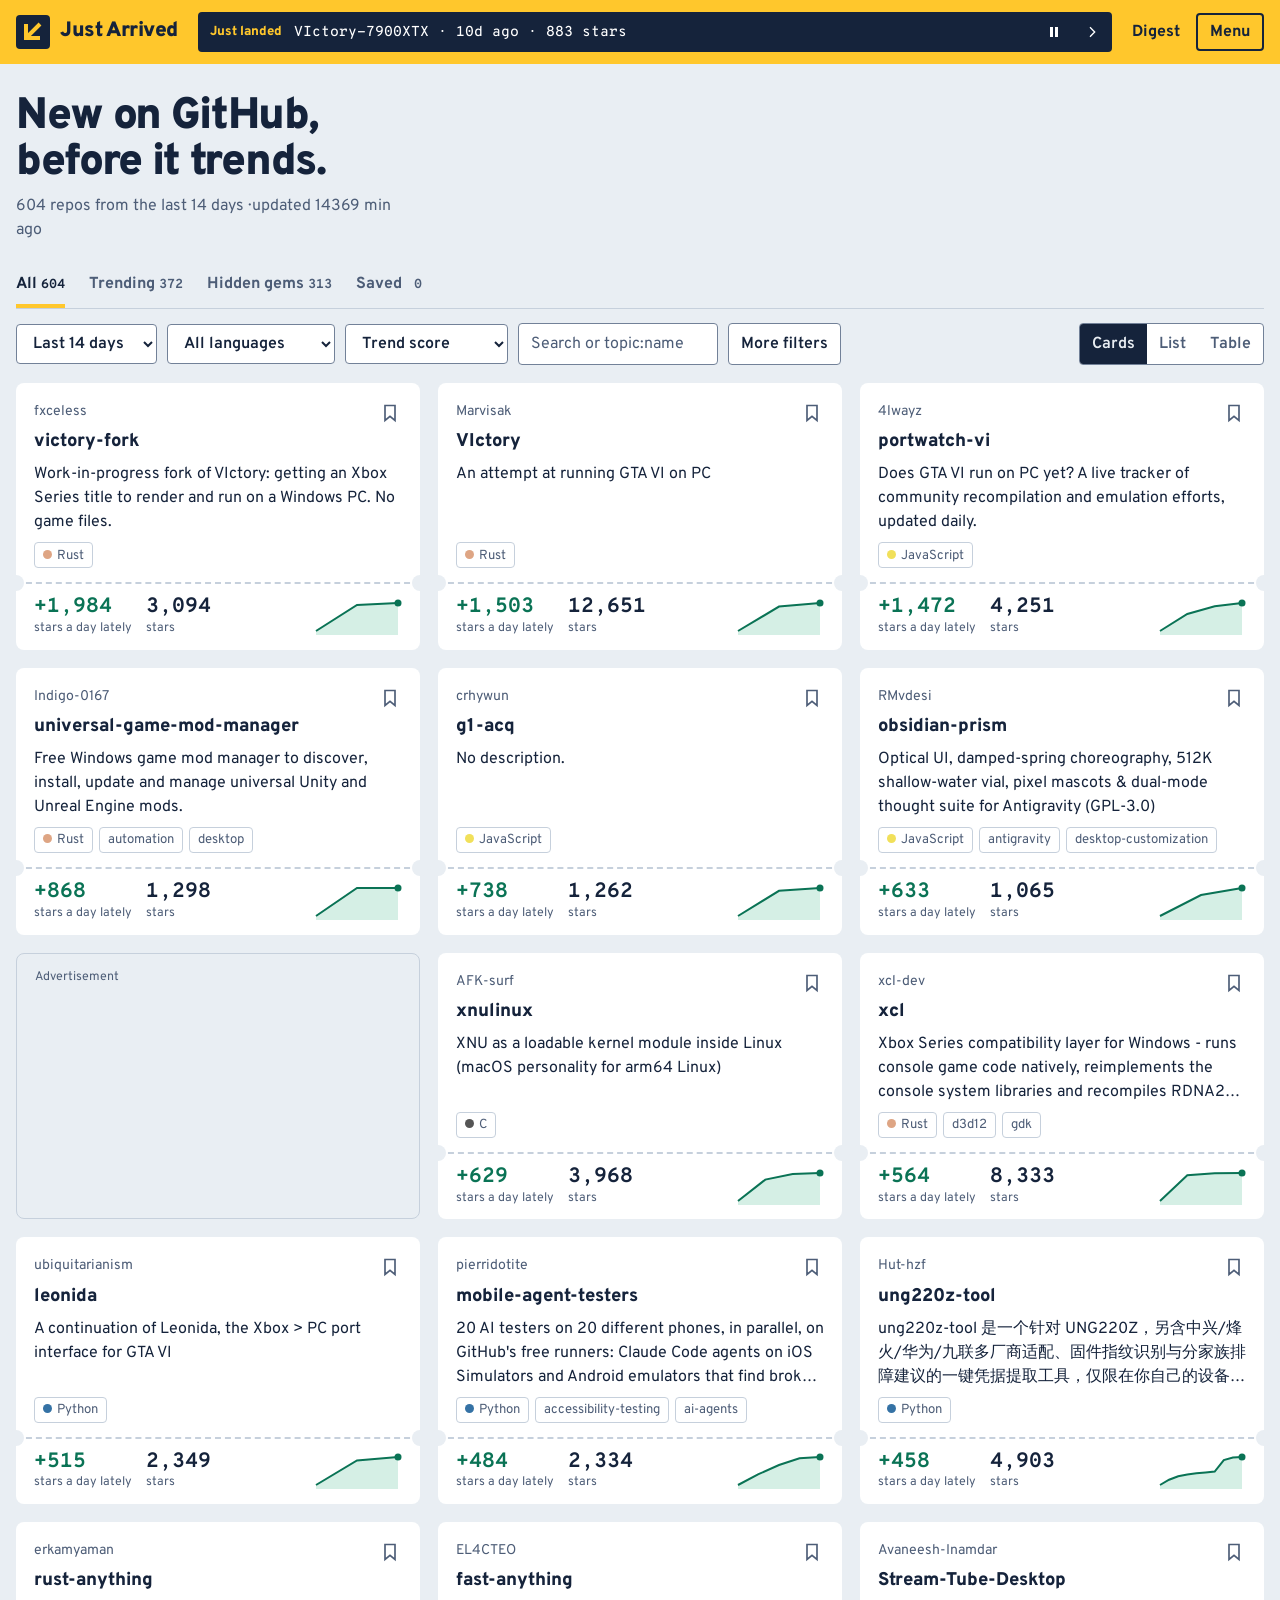
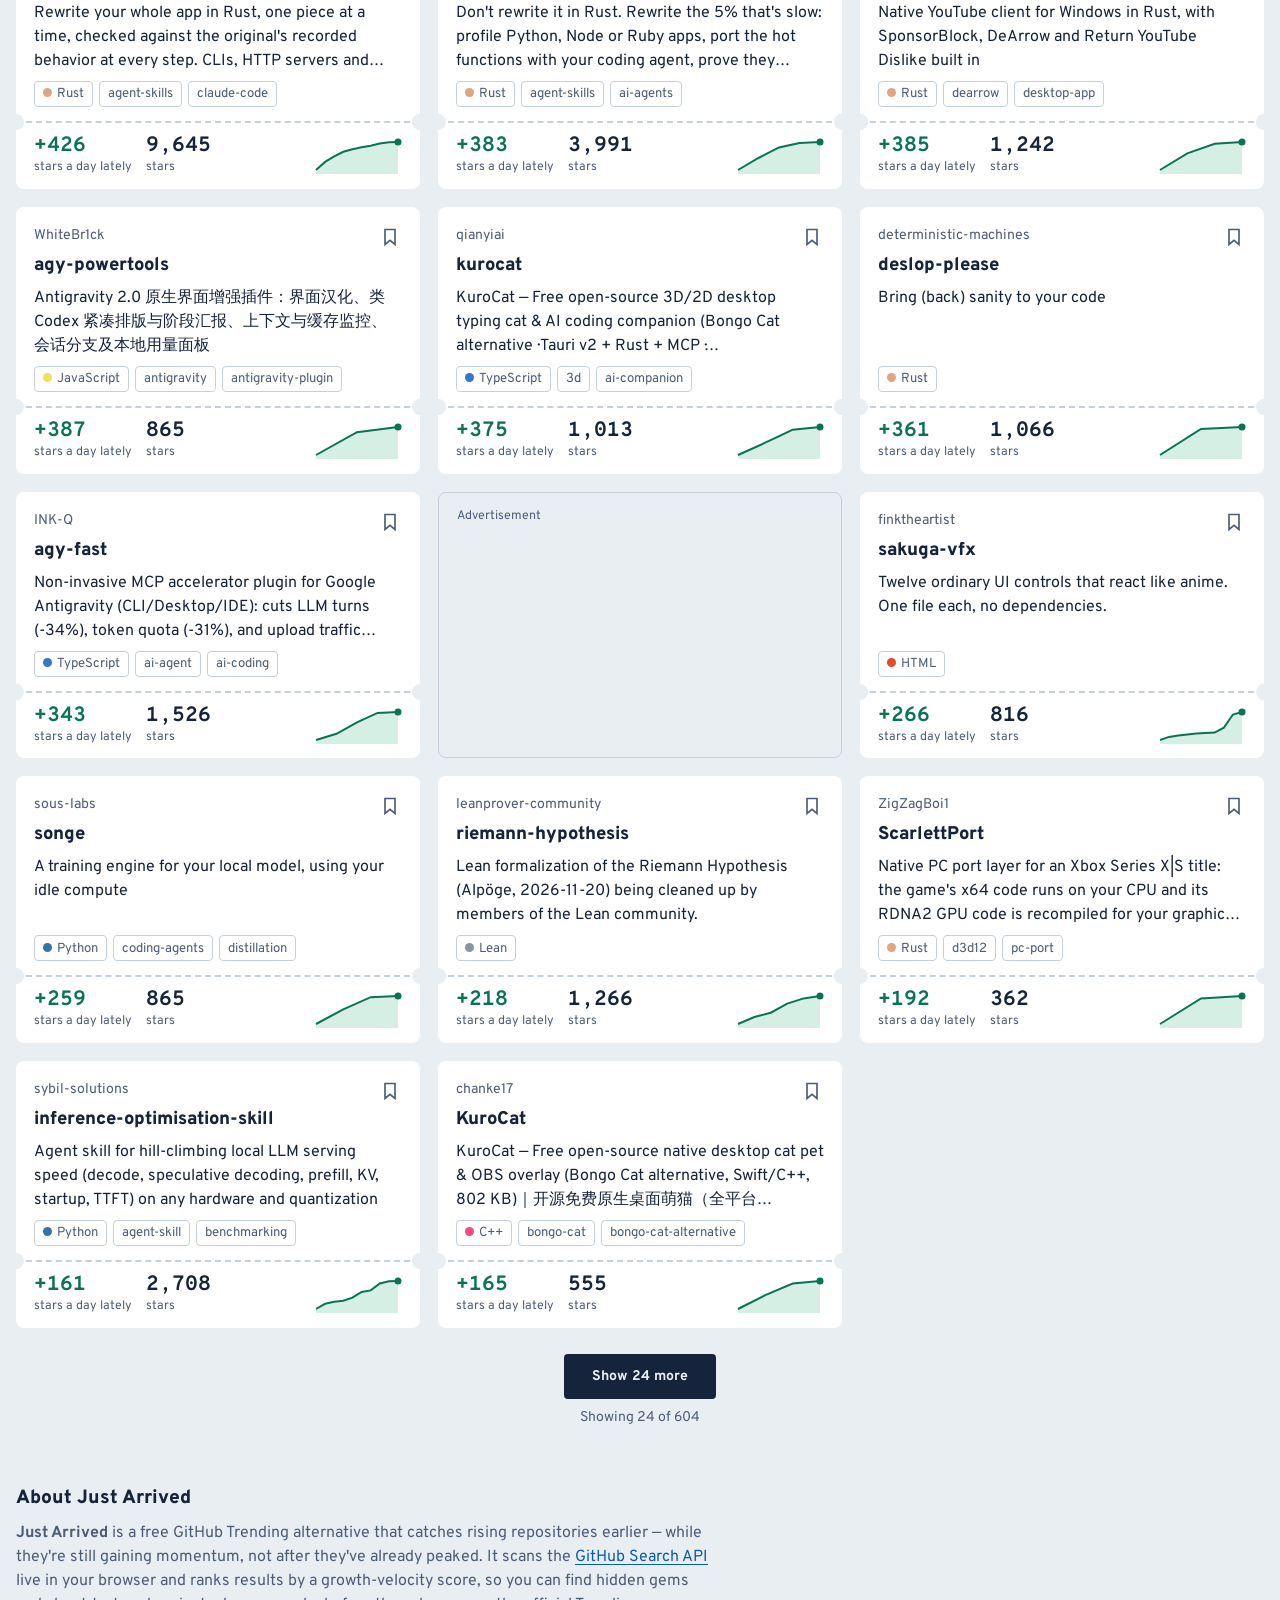
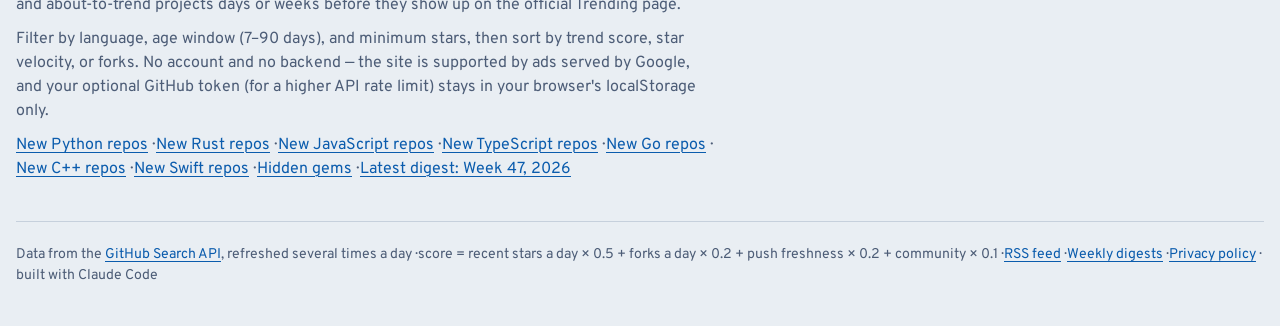
==== index.html @ e719e2cf "chore: refresh data snapshot" ====
<!DOCTYPE html>
<html lang="en">
<head>
<meta charset="UTF-8">
<meta name="viewport" content="width=device-width, initial-scale=1.0">
<title>Just Arrived — Discover GitHub Repos Before They Trend</title>
<meta name="description" content="Find brand-new, fast-growing GitHub repositories before they hit Trending. A free, live velocity-ranked dashboard covering new repos, fastest growers, hidden gems, and about-to-trend projects — no signup required.">
<meta name="keywords" content="github trending, github trending alternative, new github repos, trending repositories, hidden gems github, rising open source projects, pre-trending repos">
<meta name="author" content="Sharma SK">
<meta name="google-site-verification" content="dS9IIF0rU-_oanifhCWbrHS5hOkqJWdt_hqmvXbVPaE" />
<meta name="robots" content="index, follow, max-image-preview:large">
<link rel="canonical" href="https://sharma-open-source.github.io/just-arrived/">
<link rel="alternate" type="application/atom+xml" title="Just Arrived — About to trend" href="feed.xml">
<meta name="theme-color" content="#ffc72c">

<meta property="og:type" content="website">
<meta property="og:site_name" content="Just Arrived">
<meta property="og:title" content="Just Arrived — Discover GitHub Repos Before They Trend">
<meta property="og:description" content="Brand-new, fast-growing GitHub repositories ranked by growth velocity — catch them before they hit Trending. Live data, no signup.">
<meta property="og:url" content="https://sharma-open-source.github.io/just-arrived/">
<meta property="og:image" content="https://sharma-open-source.github.io/just-arrived/og-image.png">
<meta property="og:image:width" content="1200">
<meta property="og:image:height" content="630">
<meta property="og:image:alt" content="Just Arrived — discover GitHub repos before they trend">
<meta property="og:locale" content="en_US">

<meta name="twitter:card" content="summary_large_image">
<meta name="twitter:title" content="Just Arrived — Discover GitHub Repos Before They Trend">
<meta name="twitter:description" content="Brand-new, fast-growing GitHub repositories ranked by growth velocity — catch them before they hit Trending.">
<meta name="twitter:image" content="https://sharma-open-source.github.io/just-arrived/og-image.png">

<link rel="icon" href="data:image/svg+xml,<svg xmlns='http://www.w3.org/2000/svg' viewBox='0 0 34 34'><rect width='34' height='34' rx='4' fill='%2315233b'/><path d='M10 9v14h14M10 23 24 9' fill='none' stroke='%23ffc72c' stroke-width='4'/></svg>">
<script type="application/ld+json">
{
  "@context": "https://schema.org",
  "@type": "WebApplication",
  "name": "Just Arrived",
  "alternateName": "Just Arrived — GitHub pre-trending discovery dashboard",
  "url": "https://sharma-open-source.github.io/just-arrived/",
  "description": "Discover brand-new, fast-growing GitHub repositories before they hit Trending. Live velocity-ranked dashboard covering newest repos, fastest growers, hidden gems, and about-to-trend projects.",
  "applicationCategory": "DeveloperApplication",
  "operatingSystem": "Any (web browser)",
  "browserRequirements": "Requires JavaScript",
  "isAccessibleForFree": true,
  "offers": {
    "@type": "Offer",
    "price": "0",
    "priceCurrency": "USD"
  },
  "author": {
    "@type": "Person",
    "name": "Sharma SK"
  }
}
</script>
<meta name="theme-color" content="#ffc72c">
<link rel="preload" href="fonts/overpass.woff2" as="font" type="font/woff2" crossorigin>
<!-- theme:start --><style>/* Shared look for every page: an arrivals hall. Dark values appear twice, for the OS setting and for the Theme button. */
@font-face { font-family: "Overpass"; src: url(fonts/overpass.woff2) format("woff2"); font-weight: 400 900; font-display: swap; }
@font-face { font-family: "Overpass Mono"; src: url(fonts/overpass-mono.woff2) format("woff2"); font-weight: 500 700; font-display: swap; }
:root {
  color-scheme: light;
  --hall: #e9eef3; --ticket: #ffffff; --ink: #15233b; --soft: #4d5d77; --line: #c6d0dc; --edge: #728198; --sign-edge: #15233b;
  --sign: #ffc72c; --sign-ink: #15233b; --link: #0b5cad; --up: #0a7355; --up-fill: #d5efe5; --warn: #b3261e;
  --face: "Overpass", "Highway Gothic", "Segoe UI", Arial, sans-serif;
  --mono: "Overpass Mono", ui-monospace, Consolas, monospace;
  --g: 18px;
}
@media (prefers-color-scheme: dark) { :root:not([data-theme="light"]) {
  color-scheme: dark; --hall: #0f1a2c; --ticket: #1a2840; --ink: #eef3fa; --soft: #a9b8cf; --line: #354663; --edge: #8294b3; --sign-edge: #f5bd1f;
  --sign: #f5bd1f; --link: #85bcf7; --up: #5fd3a8; --up-fill: #173d3a; --warn: #ff9d94; } }
:root[data-theme="dark"] {
  color-scheme: dark; --hall: #0f1a2c; --ticket: #1a2840; --ink: #eef3fa; --soft: #a9b8cf; --line: #354663; --edge: #8294b3; --sign-edge: #f5bd1f;
  --sign: #f5bd1f; --link: #85bcf7; --up: #5fd3a8; --up-fill: #173d3a; --warn: #ff9d94; }
* { box-sizing: border-box; }
[hidden] { display: none !important; }
body { margin: 0; background: var(--hall); color: var(--ink); font: 400 1rem/1.5 var(--face); }
a { color: var(--link); overflow-wrap: anywhere; text-underline-offset: 3px; text-decoration-thickness: 1px; }
::selection { background: #ffc72c; color: #15233b; }
html { scrollbar-color: var(--edge) transparent; }
input, textarea { caret-color: var(--link); }
.vh { position: absolute; width: 1px; height: 1px; overflow: hidden; clip-path: inset(50%); white-space: nowrap; }
.skip { position: absolute; left: 16px; top: -60px; z-index: 60; padding: 10px 16px; border-radius: 4px; background: var(--ink); color: var(--hall); font-weight: 700; }
.skip:focus { top: 12px; }
:focus-visible { outline: 3px solid var(--link); outline-offset: 2px; }
.in { max-width: 1320px; margin-inline: auto; padding-inline: max(16px, env(safe-area-inset-left, 0px)) max(16px, env(safe-area-inset-right, 0px)); }
.sign { position: sticky; top: 0; z-index: 30; background: var(--sign); color: var(--sign-ink); }
.sign .in { display: flex; flex-wrap: wrap; align-items: center; gap: 12px 20px; padding-block: 12px; }
.sign :focus-visible { outline-color: var(--sign-ink); }
.logo { display: flex; align-items: center; gap: 10px; color: var(--sign-ink); font-weight: 900; font-size: 1.3rem; letter-spacing: -.02em; text-decoration: none; }
.logo svg { width: 34px; height: 34px; }
.sign nav { display: flex; align-items: center; gap: 16px; margin-left: auto; }
.sign nav > a { color: var(--sign-ink); font-weight: 700; text-decoration: none; }
.sign nav > a:hover { text-decoration: underline; }

/* text pages: privacy and digests */
.doc { max-width: 760px; margin-inline: auto; padding: 32px 20px 64px; line-height: 1.65; }
.doc h1 { font-weight: 900; font-size: clamp(1.9rem, 4vw, 2.6rem); line-height: 1.08; letter-spacing: -.03em; text-wrap: balance; }
.doc h2 { margin-top: 36px; font-size: 1.2rem; font-weight: 800; }
.doc .muted { color: var(--soft); font-size: .9rem; }
.doc ol, .doc ul { padding-left: 24px; }
.doc footer { margin-top: 40px; }
.digest li { padding: 12px 0; border-bottom: 2px dashed var(--line); }
.digest li p { margin: 2px 0; }
</style><!-- theme:end -->
<script>
try { const t = localStorage.getItem("ja-theme"); if (t) document.documentElement.dataset.theme = t; } catch (e) {}
</script>
<style>
h1, h2, h3, p { margin: 0; }
button, input, select { font: inherit; color: inherit; }
button, select, summary { cursor: pointer; }
summary { list-style: none; }
summary::-webkit-details-marker { display: none; }
.landed { flex: 1 1 260px; display: flex; align-items: stretch; min-width: 0; min-height: 40px; border-radius: 4px; background: var(--sign-ink); color: #fff; overflow: hidden; }
.pending { visibility: hidden; }
.landed-label { flex: none; align-self: center; padding: 0 12px; color: var(--sign); font-size: .82rem; font-weight: 800; }
.landed button { border: 0; background: none; color: inherit; }
.landed-repo { flex: 1; min-width: 0; padding: 9px 0; overflow: hidden; text-align: left; text-overflow: ellipsis; white-space: nowrap; font: 500 .9rem var(--mono); }
.landed-repo:hover { text-decoration: underline; }
.landed-item { flex: 1; display: flex; min-width: 0; }
.landed-pause { display: grid; place-items: center; flex: none; min-width: 36px; padding: 0; }
.landed-pause:hover, .landed-next:hover { background: rgb(255 255 255 / .14); }
.landed-pause[aria-pressed="true"] .i-pause, .landed-pause[aria-pressed="false"] .i-play { display: none; }
@media (prefers-reduced-motion: reduce) { .landed-pause { display: none; } }
.landed-next { display: grid; place-items: center; flex: none; min-width: 40px; padding: 0; }
.landed :focus-visible { outline-color: var(--sign); outline-offset: -3px; }
.sign nav { margin-left: 0; }
.sign summary { border: 2px solid var(--sign-ink); border-radius: 4px; padding: 5px 12px; font-weight: 700; }
details { position: relative; }
.pop { position: absolute; z-index: 25; top: calc(100% + 6px); left: 0; width: 240px; padding: 14px; background: var(--ticket); color: var(--ink); border: 1px solid var(--line); border-radius: 6px; box-shadow: 0 10px 30px rgb(0 0 0 / .18); }
.sign .pop { left: auto; right: 0; padding: 6px; }
.sign .pop :focus-visible { outline-color: var(--link); }
.pop button { display: block; width: 100%; padding: 9px 10px; border: 0; border-radius: 4px; background: none; text-align: left; font-weight: 600; }
.pop button:hover, .pop button.active { background: var(--hall); }
.pop input { width: 100%; accent-color: var(--link); }
.refresh-glyph { vertical-align: -2px; }
.spin .refresh-glyph { animation: spin .9s linear infinite; }
@keyframes spin { to { transform: rotate(360deg); } }

.intro { display: grid; grid-template-columns: repeat(3, minmax(0, 1fr)); gap: var(--g); padding-block: 30px 22px; align-items: end; }
h1 { font-weight: 900; font-size: clamp(1.9rem, 3.6vw, 2.75rem); line-height: 1.05; letter-spacing: -.03em; text-wrap: balance; }
.intro p { margin-top: 8px; color: var(--soft); }
#dataAsOf:not(:empty)::before { content: "· "; }
.spotlight { grid-column: 2 / -1; display: grid; grid-template-columns: repeat(2, minmax(0, 1fr)); gap: var(--g); align-self: stretch; }
.spot { display: flex; flex-direction: column; justify-content: flex-end; min-width: 0; padding: 0 0 12px; border: 0; border-bottom: 3px solid var(--ink); background: none; text-align: left; }
.spot .label, .spot .sub { color: var(--soft); font-size: .9rem; }
.spot .sub { display: -webkit-box; -webkit-line-clamp: 1; -webkit-box-orient: vertical; overflow: hidden; }
.spot strong { font-size: 1.2rem; font-weight: 800; overflow-wrap: anywhere; }
.spot:hover strong { color: var(--link); }

.tabs { display: flex; gap: 24px; overflow-x: auto; border-bottom: 1px solid var(--line); scroll-margin-top: 90px; }
.tab { flex: none; padding: 8px 0; border: 0; border-bottom: 4px solid transparent; background: none; color: var(--soft); font-weight: 700; }
.tab[data-tab].active { color: var(--ink); border-color: var(--sign); }
.tab .count { display: inline-block; min-width: 3ch; font: 700 .82rem var(--mono); }
.filters { display: flex; flex-wrap: wrap; align-items: center; gap: 10px; padding-block: 14px 18px; }
.filters input[type="search"] { flex: 0 1 200px; min-width: 0; padding: 8px 12px; border: 1px solid var(--edge); border-radius: 4px; background: var(--ticket); }
.filters select, .filters summary { max-width: 100%; padding: 8px 12px; border: 1px solid var(--edge); border-radius: 4px; background: var(--ticket); font-weight: 600; }
#langSel { width: 10.5rem; }
.seg { display: inline-flex; margin-left: auto; border: 1px solid var(--edge); border-radius: 4px; overflow: hidden; background: var(--ticket); }
.seg button { padding: 8px 12px; border: 0; background: none; color: var(--soft); font-weight: 600; }
.tab:hover { color: var(--ink); border-color: var(--line); }
.tab.active:hover { border-color: var(--sign); }
.tab:focus-visible { outline-offset: -3px; }
.filters select:hover, .filters summary:hover, .filters input:hover, .btn:not(:disabled):hover { border-color: var(--ink); }
.seg button:not(.active):hover { color: var(--ink); background: var(--hall); }
.seg button:focus-visible { outline-offset: -3px; }
.filters ::placeholder { color: var(--soft); opacity: 1; }
.sign summary:hover { background: var(--sign-ink); color: var(--sign); }
.bookmark-btn:hover svg { stroke: var(--ink); }
.seg button.active { background: var(--ink); color: var(--hall); }
.error-box { margin-bottom: 16px; padding: 12px 16px; border: 2px solid var(--warn); border-radius: 6px; background: var(--ticket); }

#hall:focus { outline: none; }
.hall { display: grid; grid-template-columns: repeat(3, minmax(0, 1fr)); gap: var(--g); align-items: start; }
.feed { grid-column: 1 / -1; min-width: 0; }
.grid { display: grid; grid-template-columns: repeat(3, minmax(0, 1fr)); gap: var(--g); }
/* The preview takes exactly the third column, so cards and ads keep their width. */
@media (min-width: 1001px) {
  .hall:has(.pane[open]) .feed { grid-column: 1 / 3; }
  .hall:has(.pane[open]) .grid { grid-template-columns: repeat(2, minmax(0, 1fr)); }
  .feed .grid.list-view { grid-template-columns: minmax(0, 1fr); width: calc((100% - 2 * var(--g)) * 2 / 3 + var(--g)); }
  .hall:has(.pane[open]) .feed .grid.list-view { grid-template-columns: minmax(0, 1fr); width: 100%; }
}

.card { position: relative; display: grid; grid-template-rows: 1fr auto; min-height: 250px; border-radius: 8px; background: var(--ticket); cursor: pointer; scroll-margin: 90px 0 20px; }
.static-card { cursor: auto; }
.card.on { outline: 3px solid var(--sign-edge); }
.card-main { display: flex; flex-direction: column; gap: 8px; min-width: 0; padding: 18px 18px 14px; }
.repo-name { padding: 0 44px 0 0; border: 0; background: none; text-align: left; font-weight: 800; font-size: 1.15rem; line-height: 1.2; overflow-wrap: anywhere; }
a.repo-name { display: inline-block; color: inherit; text-decoration: none; }
a.repo-name:hover { text-decoration: underline; }
.card-h { font: inherit; }
.card:hover .repo-name { color: var(--link); }
.av { flex: none; border-radius: 50%; background: var(--hall); object-fit: cover; }
.who { display: flex; align-items: center; gap: 8px; min-width: 0; }
.card .who { padding-right: 40px; }
.who .repo-owner, .who strong { min-width: 0; }
.landed .av { align-self: center; margin-right: 8px; }
td .av { margin-right: 8px; vertical-align: middle; }
/* only repos whose owner uploaded a preview image have a banner */
.card-img { display: block; width: 100%; height: 130px; border-bottom: 1px solid var(--line); border-radius: 8px 8px 0 0; background: var(--hall); object-fit: cover; }
.card:has(.card-img) { grid-template-rows: auto 1fr auto; }
.card:has(.card-img) .desc { -webkit-line-clamp: 2; }
.card:has(.card-img) .bookmark-btn { top: 142px; }
.list-view .card-img { display: none; }
.list-view .card:has(.card-img) { grid-template-rows: 1fr auto; }
.list-view .card:has(.card-img) .bookmark-btn { top: 12px; }
.pane-img { display: block; width: 100%; height: auto; aspect-ratio: 2; border-radius: 6px; background: var(--hall); object-fit: contain; }
.repo-owner { color: var(--soft); font-size: .88rem; overflow-wrap: anywhere; }
.card .desc { display: -webkit-box; -webkit-line-clamp: 3; -webkit-box-orient: vertical; overflow: hidden; overflow-wrap: anywhere; }
.topics { display: flex; flex-wrap: wrap; gap: 6px; }
.card .topics { margin-top: auto; }
.chip { min-height: 26px; max-width: 100%; padding: 1px 8px; border: 1px solid var(--line); border-radius: 4px; background: none; color: var(--soft); font-size: .82rem; overflow-wrap: anywhere; }
.chip:hover { border-color: var(--link); color: var(--link); }
.chip.active { border-color: var(--sign); background: var(--sign); color: var(--sign-ink); }
.lang-dot { display: inline-block; width: 9px; height: 9px; margin-right: 5px; border-radius: 50%; }
.card .bookmark-btn { position: absolute; top: 12px; right: 12px; display: grid; place-items: center; width: 36px; height: 36px; }
.bookmark-btn { padding: 4px; border: 0; border-radius: 4px; background: none; }
.bookmark-btn svg { width: 20px; height: 20px; fill: none; stroke: var(--soft); stroke-width: 2; }
.bookmark-btn.active svg { fill: var(--sign); stroke: var(--ink); }
.badges { display: flex; flex-wrap: wrap; gap: 6px; }
.badge { align-self: flex-start; padding: 2px 7px; border: 1px solid var(--line); border-radius: 3px; font-size: .78rem; font-weight: 700; }
.badge.fresh { border-color: var(--sign); background: var(--sign); color: var(--sign-ink); }
.gain { color: var(--up); font-size: .85rem; font-weight: 700; }
/* perforation: dashed tear line between two punched notches */
.stub { position: relative; display: flex; align-items: center; gap: 14px; padding: 12px 18px; border-top: 2px dashed var(--line); }
.stub::before, .stub::after { content: ""; position: absolute; top: -9px; width: 16px; height: 16px; border-radius: 50%; background: var(--hall); }
.stub::before { left: -8px; }
.stub::after { right: -8px; }
.stub b { display: block; font: 700 1.3rem/1.1 var(--mono); white-space: nowrap; }
.stub b.up { color: var(--up); }
.stub small { display: block; color: var(--soft); font-size: .78rem; }
.stub .spark { flex: 0 1 90px; min-width: 40px; margin-left: auto; }
.spark { display: block; overflow: visible; }

/* in-feed ads: plain and labelled, without the ticket stub */
.ad-card { min-width: 0; min-height: 250px; padding: 14px 18px; border: 1px solid var(--line); border-radius: 8px; overflow: hidden; }
.list-view .ad-card { min-height: 120px; }
.ad-card:has(ins[data-ad-status="unfilled"]), .ad-slot:has(ins[data-ad-status="unfilled"]) { display: none; }
.ad-slot { min-height: 120px; margin: 28px 0; text-align: center; overflow: hidden; }
.ad-label { display: block; margin-bottom: 4px; color: var(--soft); font-size: .78rem; }

.more-wrap { margin-top: 26px; text-align: center; color: var(--soft); font-size: .88rem; }
.more-wrap button:hover { background: var(--link); color: var(--ticket); }
.more-wrap button { display: block; margin: 0 auto 8px; padding: 12px 28px; border: 0; border-radius: 4px; background: var(--ink); color: var(--hall); font-weight: 700; }
.state .btn { margin-top: 12px; }
.state { padding: 50px 0; color: var(--soft); }
.table-wrap { overflow-x: auto; border-radius: 8px; background: var(--ticket); }
table { width: 100%; border-collapse: collapse; font-size: .92rem; }
th, td { padding: 10px 12px; border-bottom: 1px solid var(--line); text-align: left; }
td { font-variant-numeric: tabular-nums; }
th { color: var(--soft); white-space: nowrap; }
th button { padding: 0; border: 0; background: none; font-weight: 700; }
th button:hover { color: var(--ink); text-decoration: underline; text-underline-offset: 3px; }
th[aria-sort] button { color: var(--ink); box-shadow: 0 3px 0 var(--sign); }
th.n, td.n { text-align: right; }
.row-acts { white-space: nowrap; }
.row-acts .btn { padding: 4px 10px; }
.row-acts .bookmark-btn { min-width: 36px; min-height: 36px; vertical-align: middle; }
tr[data-id] { cursor: pointer; scroll-margin: 90px 0 20px; }
tr.on { background: var(--up-fill); }

/* preview: third column on wide screens, full screen below */
.pane { position: sticky; top: 84px; inset-inline: auto; width: auto; max-width: none; height: calc(100vh - 104px); max-height: none; margin: 0; padding: 0; border: 0; border-radius: 8px; background: var(--ticket); color: var(--ink); overflow: hidden; }
.pane[open] { display: flex; flex-direction: column; min-width: 0; }
.bar { display: flex; align-items: center; justify-content: space-between; gap: 10px; padding: 12px 18px; border-bottom: 1px solid var(--line); }
/* same outline as the open card, so the two read as a pair */
.pane { outline: 3px solid var(--sign-edge); box-shadow: 0 12px 32px rgb(0 0 0 / .16); }
.pane-head { border-bottom: 0; background: var(--sign); color: var(--sign-ink); }
.pane-head #previewOwner, .pane-head .repo-owner { color: inherit; font-weight: 700; }
.pane-head .btn, .pane-head .btn:not(:disabled):hover { border-color: var(--sign-ink); }
.pane-head .btn { color: var(--sign-ink); }
.pane-head .btn:hover { background: var(--sign-ink); color: var(--sign); }
.pane-head :focus-visible { outline-color: var(--sign-ink); }
.bar.foot { border-top: 2px dashed var(--line); border-bottom: 0; font: 500 .85rem var(--mono); }
.btn { padding: 7px 14px; border: 1px solid var(--edge); border-radius: 4px; background: none; color: var(--ink); font: 700 .9rem var(--face); text-decoration: none; }
.btn.go { border-color: var(--sign); background: var(--sign); color: var(--sign-ink); }
.btn:disabled { opacity: .4; cursor: default; }
#previewBody { flex: 1; display: flex; flex-direction: column; gap: 16px; min-height: 0; padding: 20px 18px; overflow-y: auto; }
#previewBody > * { flex-shrink: 0; }
#previewBody h2 { font-weight: 900; font-size: 1.6rem; line-height: 1.1; letter-spacing: -.02em; overflow-wrap: anywhere; }
#previewBody > h3 { margin: 10px 0 -8px; font-size: .95rem; font-weight: 800; }
#previewOwner { color: var(--soft); overflow-wrap: anywhere; }
.acts, .meta { display: flex; flex-wrap: wrap; gap: 8px 14px; }
.acts { gap: 8px; }
.meta { color: var(--soft); font-size: .88rem; }
.facts { display: grid; grid-template-columns: repeat(3, 1fr); gap: 10px; }
.facts b { display: block; font: 700 1.15rem var(--mono); }
.facts span { color: var(--soft); font-size: .84rem; }
.axis { display: flex; justify-content: space-between; margin-top: 6px; color: var(--soft); font: 500 .75rem var(--mono); }
.similar button { display: flex; justify-content: space-between; gap: 12px; width: 100%; padding: 10px 0; border: 0; border-top: 1px solid var(--line); background: none; text-align: left; }
.similar strong { overflow-wrap: anywhere; }
.similar button:hover strong { color: var(--link); }
.similar button > span:last-child { color: var(--up); font-family: var(--mono); white-space: nowrap; }
.readme { min-width: 0; font-size: .95rem; overflow-wrap: anywhere; }
.md > * + *, .md li > * + p, .md blockquote > * + *, .md details > * + *, .md div > * + * { margin-top: 12px; }
.md.folded { max-height: 640px; overflow: hidden; -webkit-mask: linear-gradient(#000 85%, transparent); mask: linear-gradient(#000 85%, transparent); }
.readme-expand { display: block; margin: 12px 0; }
.readme-more { display: inline-block; margin-top: 12px; }
.md h1, #previewBody .md h1, .md h2, #previewBody .md h2, .md h3, .md h4, .md h5, .md h6 { margin-top: 22px; font-size: 1rem; font-weight: 800; line-height: 1.25; letter-spacing: 0; scroll-margin-top: 12px; }
#previewBody .md h1 { font-size: 1.35rem; }
#previewBody .md h2 { padding-bottom: 5px; border-bottom: 1px solid var(--line); font-size: 1.15rem; }
.md > :first-child { margin-top: 0 !important; }
.md ul, .md ol { margin-block: 0; padding-left: 22px; }
.md li + li { margin-top: 4px; }
.md .task-list-item { list-style: none; margin-left: -20px; }
.md pre { max-width: 100%; margin-block: 0; padding: 12px; border-radius: 4px; background: var(--hall); overflow-x: auto; overflow-wrap: normal; line-height: 1.45; }
.md code, .md kbd, .md samp { font-family: var(--mono); font-size: .88em; }
.md :not(pre) > code, .md kbd { padding: 1px 5px; border-radius: 3px; background: var(--hall); }
.md img { max-width: 100%; height: auto; vertical-align: middle; }
.md table { display: block; width: max-content; max-width: 100%; overflow-x: auto; font-size: .88rem; overflow-wrap: normal; }
.md th, .md td { padding: 6px 10px; border: 1px solid var(--line); cursor: auto; white-space: normal; }
.md th { color: var(--ink); }
.md blockquote, .md .markdown-alert { margin-inline: 0; padding-left: 12px; border-left: 3px solid var(--line); color: var(--soft); }
.md .markdown-alert { border-color: var(--sign); color: inherit; }
.md .markdown-alert-title { font-weight: 800; }
.md hr { border: 0; border-top: 1px solid var(--line); }
.md summary { list-style: revert; display: list-item; font-weight: 700; }
.md .pl-c { color: var(--soft); }
.md .pl-k, .md .pl-ent { color: var(--link); }
.md .pl-s, .md .pl-pds { color: var(--up); }
.md .pl-c1, .md .pl-v { color: var(--warn); }
.readme-empty { color: var(--soft); }

#tokenDialog { width: min(440px, 92vw); padding: 24px; border: 0; border-radius: 8px; background: var(--ticket); color: var(--ink); }
dialog::backdrop { background: rgb(10 20 40 / .5); }
#tokenDialog p { margin: 8px 0 14px; font-size: .92rem; color: var(--soft); }
#tokenDialog input { width: 100%; padding: 9px 10px; border: 1px solid var(--line); border-radius: 4px; background: var(--hall); }
#tokenDialog .row { display: flex; justify-content: flex-end; gap: 8px; margin-top: 14px; }

.about { max-width: 70ch; margin-top: 56px; color: var(--soft); }
.about h2 { margin-bottom: 8px; color: var(--ink); font-size: 1.2rem; font-weight: 800; }
.about p + p { margin-top: 10px; }
.foot-links { margin-top: 40px; padding-block: 22px 40px; border-top: 1px solid var(--line); color: var(--soft); font-size: .88rem; }

@media (max-width: 1000px) {
  .grid { grid-template-columns: repeat(2, minmax(0, 1fr)); }
  .grid.list-view { grid-template-columns: minmax(0, 1fr); }
  .intro { grid-template-columns: minmax(0, 1fr); }
  .spotlight { grid-column: auto; }
  .pane { outline: 0; box-shadow: none; position: fixed; inset: 0; z-index: 50; width: 100%; height: 100%; border-radius: 0; padding: env(safe-area-inset-top, 0px) env(safe-area-inset-right, 0px) env(safe-area-inset-bottom, 0px) env(safe-area-inset-left, 0px); }
  body:has(.pane[open]) { overflow: hidden; }
}
@media (max-width: 640px) {
  /* two header rows are too much to keep on a phone screen */
  .sign { position: static; }
  .card, tr[data-id], .tabs { scroll-margin-top: 16px; }
  .grid { grid-template-columns: minmax(0, 1fr); }
  .intro { padding-top: 20px; }
  .landed { order: 3; flex-basis: 100%; }
  .filters input[type="search"] { flex: 1 1 100%; }
  .sign .logo { margin-right: auto; }
  .card { min-height: 0; }
  .ad-card { min-height: 160px; }
  .seg { margin-left: 0; }
  .spot strong { overflow: hidden; white-space: nowrap; text-overflow: ellipsis; }
  .spot .who { width: 100%; }
  #dataAsOf { display: block; min-height: 1.5em; }
  #dataAsOf:not(:empty)::before { content: none; }
}
@media (max-width: 480px) { .spotlight { grid-template-columns: minmax(0, 1fr); } }
@media (prefers-reduced-motion: no-preference) {
  .card { transition: transform .15s; }
  .card:hover { transform: translateY(-2px); }
}
</style>
<script async src="https://pagead2.googlesyndication.com/pagead/js/adsbygoogle.js?client=ca-pub-4743008845908654"
     crossorigin="anonymous"></script>
</head>
<body>
<header class="sign"><div class="in">
  <a class="logo" href="./"><svg viewBox="0 0 34 34" aria-hidden="true"><rect width="34" height="34" rx="4" fill="#15233b"/><path d="M10 9v14h14M10 23 24 9" fill="none" stroke="#ffc72c" stroke-width="4"/></svg>Just Arrived</a>
  <div class="landed pending" id="landed">
    <span class="landed-label">Just landed</span>
    <div class="landed-item" id="landedItem"><span id="landedAv" style="display:flex"></span>
    <button type="button" class="landed-repo" id="landedRepo"></button></div>
    <button type="button" class="landed-pause" id="landedPause" aria-pressed="false" aria-label="Pause new repos"><svg viewBox="0 0 12 12" width="12" height="12" fill="currentColor" aria-hidden="true"><path class="i-pause" d="M2 1h3v10H2zM7 1h3v10H7z"/><path class="i-play" d="M3 1l8 5-8 5z"/></svg></button>
    <button type="button" class="landed-next" id="landedNext" aria-label="Next new repo"><svg viewBox="0 0 24 24" width="16" height="16" fill="none" stroke="currentColor" stroke-width="2" aria-hidden="true"><path d="M9 5l7 7-7 7"/></svg></button>
  </div>
  <nav aria-label="Site">
    <a href="digest/">Digest</a>
    <details id="menu"><summary>Menu</summary><div class="pop">
      <button type="button" id="themeBtn">Light or dark theme</button>
      <button type="button" id="refreshBtn"><svg class="refresh-glyph" viewBox="0 0 24 24" width="16" height="16" fill="none" stroke="currentColor" stroke-width="2" aria-hidden="true"><path d="M20 12a8 8 0 1 1-2.3-5.7M20 3v5h-5"/></svg> Refresh data</button>
      <button type="button" id="autoBtn" aria-pressed="false">Refresh every 5 minutes: off</button>
      <button type="button" id="shuffleBtn">Surprise me</button>
      <button type="button" id="tokenBtn">GitHub token</button>
    </div></details>
  </nav>
</div></header>

<div class="in">
<section class="intro">
  <div>
    <h1>New on GitHub, before it trends.</h1>
    <p><span id="stTotal"><!-- static-total:start -->604 repos from the last 14 days<!-- static-total:end --></span> <span id="dataAsOf"></span></p>
  </div>
  <div class="spotlight pending" id="spotlight">
    <div class="spot" aria-hidden="true"><span class="label">&nbsp;</span><span class="who"><span style="width:28px;height:28px"></span><strong>&nbsp;</strong></span><span class="sub">&nbsp;</span></div>
    <div class="spot" aria-hidden="true"><span class="label">&nbsp;</span><span class="who"><span style="width:28px;height:28px"></span><strong>&nbsp;</strong></span><span class="sub">&nbsp;</span></div>
  </div>
</section>

<div class="tabs" id="tabs" role="group" aria-label="Lists">
  <button class="tab active" data-tab="all">All <span class="count"><!-- static-count-all:start -->604<!-- static-count-all:end --></span></button>
  <button class="tab" data-tab="fresh" hidden>Since last visit <span class="count">0</span></button>
  <button class="tab" data-tab="trend">Trending <span class="count"><!-- static-count-trend:start -->376<!-- static-count-trend:end --></span></button>
  <button class="tab" data-tab="gems">Hidden gems <span class="count"><!-- static-count-gems:start -->313<!-- static-count-gems:end --></span></button>
  <button class="tab" data-tab="saved">Saved <span class="count">0</span></button>
</div>

<div class="filters">
  <select id="ageSel" aria-label="Created within">
    <option value="7">Last 7 days</option>
    <option value="14" selected>Last 14 days</option>
    <option value="30">Last 30 days</option>
    <option value="90">Last 90 days</option>
  </select>
  <select id="langSel" aria-label="Language"><option value="">All languages</option></select>
  <select id="sortSel" aria-label="Sort by">
    <option value="score" selected>Trend score</option>
    <option value="velocity">Fastest growing</option>
    <option value="stars">Most stars</option>
    <option value="forks">Most forks</option>
    <option value="newest">Newest</option>
  </select>
  <input type="search" id="searchBox" placeholder="Search or topic:name" aria-label="Search repos and topics">
  <details id="moreFilters"><summary>More filters</summary><div class="pop">
    <label for="minStars">Minimum stars: <b id="minStarsVal">50</b></label>
    <input type="range" id="minStars" min="0" max="500" step="10" value="50">
  </div></details>
  <span class="seg" id="viewSeg" role="group" aria-label="View">
    <button data-view="grid" class="active">Cards</button>
    <button data-view="list">List</button>
    <button data-view="table">Table</button>
  </span>
</div>

<noscript><p class="state">Filters and previews need JavaScript. The list below is a snapshot; the <a href="digest/">weekly digests</a> work without it.</p></noscript>

<div id="errorBox" class="error-box" role="alert" hidden></div>
<main class="hall" id="hall" tabindex="-1">
  <div class="feed">
    <div id="content"><div id="plainView"><!-- static-list:start --><div class="grid">
<article class="card static-card">

<div class="card-main">
<div class="who"><img class="av" data-img src="https://avatars.githubusercontent.com/u/36782933?v=4&amp;s=72" width="24" height="24" alt="" loading="lazy" decoding="async"><span class="repo-owner">fxceless</span></div>
<h2 class="card-h"><a class="repo-name" href="https://github.com/fxceless/victory-fork" rel="noopener nofollow">victory-fork</a></h2>
<p class="desc">Work-in-progress fork of VIctory: getting an Xbox Series title to render and run on a Windows PC. No game files.</p>
<div class="topics"><span class="chip"><span class="lang-dot"></span>Rust</span></div>
</div>
<div class="stub">
<div><b class="up">+1,984</b><small>stars a day lately</small></div>
<div><b>3,094</b><small>stars</small></div>
</div>
</article>
<article class="card static-card">

<div class="card-main">
<div class="who"><img class="av" data-img src="https://avatars.githubusercontent.com/u/60314886?v=4&amp;s=72" width="24" height="24" alt="" loading="lazy" decoding="async"><span class="repo-owner">Marvisak</span></div>
<h2 class="card-h"><a class="repo-name" href="https://github.com/Marvisak/VIctory" rel="noopener nofollow">VIctory</a></h2>
<p class="desc">An attempt at running GTA VI on PC</p>
<div class="topics"><span class="chip"><span class="lang-dot"></span>Rust</span></div>
</div>
<div class="stub">
<div><b class="up">+1,503</b><small>stars a day lately</small></div>
<div><b>12,651</b><small>stars</small></div>
</div>
</article>
<article class="card static-card">

<div class="card-main">
<div class="who"><img class="av" data-img src="https://avatars.githubusercontent.com/u/169477042?v=4&amp;s=72" width="24" height="24" alt="" loading="lazy" decoding="async"><span class="repo-owner">Belobug</span></div>
<h2 class="card-h"><a class="repo-name" href="https://github.com/Belobug/VIctory-Belobug-AMD" rel="noopener nofollow">VIctory-Belobug-AMD</a></h2>
<p class="desc">No description.</p>
<div class="topics"><span class="chip"><span class="lang-dot"></span>Rust</span></div>
</div>
<div class="stub">
<div><b class="up">+1,657</b><small>so far (16h)</small></div>
<div><b>1,657</b><small>stars</small></div>
</div>
</article>
<article class="card static-card">

<div class="card-main">
<div class="who"><img class="av" data-img src="https://avatars.githubusercontent.com/u/359682649?v=4&amp;s=72" width="24" height="24" alt="" loading="lazy" decoding="async"><span class="repo-owner">4lwayz</span></div>
<h2 class="card-h"><a class="repo-name" href="https://github.com/4lwayz/portwatch-vi" rel="noopener nofollow">portwatch-vi</a></h2>
<p class="desc">Does GTA VI run on PC yet? A live tracker of community recompilation and emulation efforts, updated daily.</p>
<div class="topics"><span class="chip"><span class="lang-dot"></span>JavaScript</span></div>
</div>
<div class="stub">
<div><b class="up">+1,472</b><small>stars a day lately</small></div>
<div><b>4,251</b><small>stars</small></div>
</div>
</article>
<article class="card static-card">

<div class="card-main">
<div class="who"><img class="av" data-img src="https://avatars.githubusercontent.com/u/64326402?v=4&amp;s=72" width="24" height="24" alt="" loading="lazy" decoding="async"><span class="repo-owner">avatarmanz</span></div>
<h2 class="card-h"><a class="repo-name" href="https://github.com/avatarmanz/VIctory-7900XTX" rel="noopener nofollow">VIctory-7900XTX</a></h2>
<p class="desc">VIctory (Xbox Series compatibility layer) tuned for AMD RX 7900 XTX: faster preparing, texture read-back, findings. No game files.</p>
<div class="topics"><span class="chip"><span class="lang-dot"></span>Rust</span></div>
</div>
<div class="stub">
<div><b class="up">+883</b><small>so far (4h)</small></div>
<div><b>883</b><small>stars</small></div>
</div>
</article>
<article class="card static-card">
<img class="card-img" data-img src="https://repository-images.githubusercontent.com/1469329665/88399653-d97c-4eae-88b2-8461e87f205d" alt="" loading="lazy" decoding="async">
<div class="card-main">
<div class="who"><img class="av" data-img src="https://avatars.githubusercontent.com/u/360265394?v=4&amp;s=72" width="24" height="24" alt="" loading="lazy" decoding="async"><span class="repo-owner">Indigo-0167</span></div>
<h2 class="card-h"><a class="repo-name" href="https://github.com/Indigo-0167/universal-game-mod-manager" rel="noopener nofollow">universal-game-mod-manager</a></h2>
<p class="desc">Free Windows game mod manager to discover, install, update and manage universal Unity and Unreal Engine mods.</p>
<div class="topics"><span class="chip"><span class="lang-dot"></span>Rust</span><span class="chip">automation</span><span class="chip">desktop</span></div>
</div>
<div class="stub">
<div><b class="up">+868</b><small>stars a day lately</small></div>
<div><b>1,298</b><small>stars</small></div>
</div>
</article>
<article class="card static-card">

<div class="card-main">
<div class="who"><img class="av" data-img src="https://avatars.githubusercontent.com/u/38809664?v=4&amp;s=72" width="24" height="24" alt="" loading="lazy" decoding="async"><span class="repo-owner">crhywun</span></div>
<h2 class="card-h"><a class="repo-name" href="https://github.com/crhywun/g1-acq" rel="noopener nofollow">g1-acq</a></h2>
<p class="desc">No description.</p>
<div class="topics"><span class="chip"><span class="lang-dot"></span>JavaScript</span></div>
</div>
<div class="stub">
<div><b class="up">+738</b><small>stars a day lately</small></div>
<div><b>1,262</b><small>stars</small></div>
</div>
</article>
<article class="card static-card">
<img class="card-img" data-img src="https://repository-images.githubusercontent.com/1465852099/7db7fe35-92e6-4d2f-a4f1-d49fb23a3a55" alt="" loading="lazy" decoding="async">
<div class="card-main">
<div class="who"><img class="av" data-img src="https://avatars.githubusercontent.com/u/360790281?v=4&amp;s=72" width="24" height="24" alt="" loading="lazy" decoding="async"><span class="repo-owner">xcl-dev</span></div>
<h2 class="card-h"><a class="repo-name" href="https://github.com/xcl-dev/xcl" rel="noopener nofollow">xcl</a></h2>
<p class="desc">Xbox Series compatibility layer for Windows - runs console game code natively, reimplements the console system libraries and recompiles RDNA2 shaders to DXIL</p>
<div class="topics"><span class="chip"><span class="lang-dot"></span>Rust</span><span class="chip">d3d12</span><span class="chip">gdk</span></div>
</div>
<div class="stub">
<div><b class="up">+564</b><small>stars a day lately</small></div>
<div><b>8,333</b><small>stars</small></div>
</div>
</article>
<article class="card static-card">

<div class="card-main">
<div class="who"><img class="av" data-img src="https://avatars.githubusercontent.com/u/221804798?v=4&amp;s=72" width="24" height="24" alt="" loading="lazy" decoding="async"><span class="repo-owner">AFK-surf</span></div>
<h2 class="card-h"><a class="repo-name" href="https://github.com/AFK-surf/xnulinux" rel="noopener nofollow">xnulinux</a></h2>
<p class="desc">XNU as a loadable kernel module inside Linux (macOS personality for arm64 Linux)</p>
<div class="topics"><span class="chip"><span class="lang-dot"></span>C</span></div>
</div>
<div class="stub">
<div><b class="up">+629</b><small>stars a day lately</small></div>
<div><b>3,968</b><small>stars</small></div>
</div>
</article>
<article class="card static-card">

<div class="card-main">
<div class="who"><img class="av" data-img src="https://avatars.githubusercontent.com/u/42763205?v=4&amp;s=72" width="24" height="24" alt="" loading="lazy" decoding="async"><span class="repo-owner">RMvdesi</span></div>
<h2 class="card-h"><a class="repo-name" href="https://github.com/RMvdesi/obsidian-prism" rel="noopener nofollow">obsidian-prism</a></h2>
<p class="desc">Optical UI, damped-spring choreography, 512K shallow-water vial, pixel mascots &amp; dual-mode thought suite for Antigravity (GPL-3.0)</p>
<div class="topics"><span class="chip"><span class="lang-dot"></span>JavaScript</span><span class="chip">antigravity</span><span class="chip">desktop-customization</span></div>
</div>
<div class="stub">
<div><b class="up">+633</b><small>stars a day lately</small></div>
<div><b>1,065</b><small>stars</small></div>
</div>
</article>
<article class="card static-card">

<div class="card-main">
<div class="who"><img class="av" data-img src="https://avatars.githubusercontent.com/u/283527159?v=4&amp;s=72" width="24" height="24" alt="" loading="lazy" decoding="async"><span class="repo-owner">ubiquitarianism</span></div>
<h2 class="card-h"><a class="repo-name" href="https://github.com/ubiquitarianism/leonida" rel="noopener nofollow">leonida</a></h2>
<p class="desc">A continuation of Leonida, the Xbox &gt; PC port interface for GTA VI</p>
<div class="topics"><span class="chip"><span class="lang-dot"></span>Python</span></div>
</div>
<div class="stub">
<div><b class="up">+515</b><small>stars a day lately</small></div>
<div><b>2,349</b><small>stars</small></div>
</div>
</article>
<article class="card static-card">
<img class="card-img" data-img src="https://repository-images.githubusercontent.com/1469338376/46082c3e-02e7-416c-bccb-6700d496a87c" alt="" loading="lazy" decoding="async">
<div class="card-main">
<div class="who"><img class="av" data-img src="https://avatars.githubusercontent.com/u/357439170?v=4&amp;s=72" width="24" height="24" alt="" loading="lazy" decoding="async"><span class="repo-owner">Umbra9179</span></div>
<h2 class="card-h"><a class="repo-name" href="https://github.com/Umbra9179/clipboard-history-manager-windows" rel="noopener nofollow">clipboard-history-manager-windows</a></h2>
<p class="desc">Free open-source Windows clipboard manager with searchable history, image previews, tags, editing and backup.</p>
<div class="topics"><span class="chip"><span class="lang-dot"></span>C#</span><span class="chip">clipboard</span><span class="chip">clipboard-history</span></div>
</div>
<div class="stub">
<div><b class="up">+574</b><small>stars a day</small></div>
<div><b>1,262</b><small>stars</small></div>
</div>
</article>
<article class="card static-card">

<div class="card-main">
<div class="who"><img class="av" data-img src="https://avatars.githubusercontent.com/u/192405006?v=4&amp;s=72" width="24" height="24" alt="" loading="lazy" decoding="async"><span class="repo-owner">Hut-hzf</span></div>
<h2 class="card-h"><a class="repo-name" href="https://github.com/Hut-hzf/ung220z-tool" rel="noopener nofollow">ung220z-tool</a></h2>
<p class="desc">ung220z-tool 是一个针对 UNG220Z，另含中兴/烽火/华为/九联多厂商适配、固件指纹识别与分家族排障建议的一键凭据提取工具，仅限在你自己的设备上用于找回忘记的管理密码、迁移宽带配置或安全自查。</p>
<div class="topics"><span class="chip"><span class="lang-dot"></span>Python</span></div>
</div>
<div class="stub">
<div><b class="up">+458</b><small>stars a day lately</small></div>
<div><b>4,903</b><small>stars</small></div>
</div>
</article>
<article class="card static-card">
<img class="card-img" data-img src="https://repository-images.githubusercontent.com/1460452633/e9e71cf3-4c59-4b76-bd47-c15c7010b355" alt="" loading="lazy" decoding="async">
<div class="card-main">
<div class="who"><img class="av" data-img src="https://avatars.githubusercontent.com/u/132000863?v=4&amp;s=72" width="24" height="24" alt="" loading="lazy" decoding="async"><span class="repo-owner">pierridotite</span></div>
<h2 class="card-h"><a class="repo-name" href="https://github.com/pierridotite/mobile-agent-testers" rel="noopener nofollow">mobile-agent-testers</a></h2>
<p class="desc">20 AI testers on 20 different phones, in parallel, on GitHub&#39;s free runners: Claude Code agents on iOS Simulators and Android emulators that find broken flows, translation, layout and accessibility bugs</p>
<div class="topics"><span class="chip"><span class="lang-dot"></span>Python</span><span class="chip">accessibility-testing</span><span class="chip">ai-agents</span></div>
</div>
<div class="stub">
<div><b class="up">+484</b><small>stars a day lately</small></div>
<div><b>2,334</b><small>stars</small></div>
</div>
</article>
<article class="card static-card">
<img class="card-img" data-img src="https://repository-images.githubusercontent.com/1469337059/8f1900fd-7c5f-4758-b361-99ee0a14e080" alt="" loading="lazy" decoding="async">
<div class="card-main">
<div class="who"><img class="av" data-img src="https://avatars.githubusercontent.com/u/358666762?v=4&amp;s=72" width="24" height="24" alt="" loading="lazy" decoding="async"><span class="repo-owner">zero5122</span></div>
<h2 class="card-h"><a class="repo-name" href="https://github.com/zero5122/offline-file-converter-windows" rel="noopener nofollow">offline-file-converter-windows</a></h2>
<p class="desc">Free offline file converter for Windows – convert PDF, documents, images, audio and video privately.</p>
<div class="topics"><span class="chip"><span class="lang-dot"></span>Python</span><span class="chip">audio-converter</span><span class="chip">batch-conversion</span></div>
</div>
<div class="stub">
<div><b class="up">+481</b><small>stars a day</small></div>
<div><b>1,059</b><small>stars</small></div>
</div>
</article>
<article class="card static-card">
<img class="card-img" data-img src="https://repository-images.githubusercontent.com/1469330932/f6ec2e5a-f462-4501-9eb1-c126423b0859" alt="" loading="lazy" decoding="async">
<div class="card-main">
<div class="who"><img class="av" data-img src="https://avatars.githubusercontent.com/u/358033547?v=4&amp;s=72" width="24" height="24" alt="" loading="lazy" decoding="async"><span class="repo-owner">solv4626</span></div>
<h2 class="card-h"><a class="repo-name" href="https://github.com/solv4626/steam-achievement-manager-windows" rel="noopener nofollow">steam-achievement-manager-windows</a></h2>
<p class="desc">Free open-source Steam Achievement Manager for Windows to manage game achievements and edit Steam game statistics.</p>
<div class="topics"><span class="chip"><span class="lang-dot"></span>Rust</span><span class="chip">achievement-management</span><span class="chip">achievements</span></div>
</div>
<div class="stub">
<div><b class="up">+480</b><small>stars a day</small></div>
<div><b>1,058</b><small>stars</small></div>
</div>
</article>
<article class="card static-card">

<div class="card-main">
<div class="who"><img class="av" data-img src="https://avatars.githubusercontent.com/u/357971194?v=4&amp;s=72" width="24" height="24" alt="" loading="lazy" decoding="async"><span class="repo-owner">kai415-debug</span></div>
<h2 class="card-h"><a class="repo-name" href="https://github.com/kai415-debug/ffmpeg-video-audio-converter" rel="noopener nofollow">ffmpeg-video-audio-converter</a></h2>
<p class="desc">Free Windows FFmpeg GUI for video and audio conversion, batch transcoding, and multimedia format encoding.</p>
<div class="topics"><span class="chip"><span class="lang-dot"></span>C++</span><span class="chip">audio</span><span class="chip">audio-converter</span></div>
</div>
<div class="stub">
<div><b class="up">+463</b><small>stars a day</small></div>
<div><b>1,020</b><small>stars</small></div>
</div>
</article>
<article class="card static-card">
<img class="card-img" data-img src="https://repository-images.githubusercontent.com/1459971684/e23b2257-98c7-4ff9-b6c5-b0967d4eee7b" alt="" loading="lazy" decoding="async">
<div class="card-main">
<div class="who"><img class="av" data-img src="https://avatars.githubusercontent.com/u/88717125?v=4&amp;s=72" width="24" height="24" alt="" loading="lazy" decoding="async"><span class="repo-owner">erkamyaman</span></div>
<h2 class="card-h"><a class="repo-name" href="https://github.com/erkamyaman/rust-anything" rel="noopener nofollow">rust-anything</a></h2>
<p class="desc">Rewrite your whole app in Rust, one piece at a time, checked against the original&#39;s recorded behavior at every step. CLIs, HTTP servers and libraries in TypeScript, Python, C, Go, Ruby and Java.</p>
<div class="topics"><span class="chip"><span class="lang-dot"></span>Rust</span><span class="chip">agent-skills</span><span class="chip">claude-code</span></div>
</div>
<div class="stub">
<div><b class="up">+426</b><small>stars a day lately</small></div>
<div><b>9,645</b><small>stars</small></div>
</div>
</article>
<article class="card static-card">

<div class="card-main">
<div class="who"><img class="av" data-img src="https://avatars.githubusercontent.com/u/215285446?v=4&amp;s=72" width="24" height="24" alt="" loading="lazy" decoding="async"><span class="repo-owner">EL4CTEO</span></div>
<h2 class="card-h"><a class="repo-name" href="https://github.com/EL4CTEO/fast-anything" rel="noopener nofollow">fast-anything</a></h2>
<p class="desc">Don&#39;t rewrite it in Rust. Rewrite the 5% that&#39;s slow: profile Python, Node or Ruby apps, port the hot functions with your coding agent, prove they behave the same.</p>
<div class="topics"><span class="chip"><span class="lang-dot"></span>Rust</span><span class="chip">agent-skills</span><span class="chip">ai-agents</span></div>
</div>
<div class="stub">
<div><b class="up">+383</b><small>stars a day lately</small></div>
<div><b>3,991</b><small>stars</small></div>
</div>
</article>
<article class="card static-card">

<div class="card-main">
<div class="who"><img class="av" data-img src="https://avatars.githubusercontent.com/u/104128879?v=4&amp;s=72" width="24" height="24" alt="" loading="lazy" decoding="async"><span class="repo-owner">Avaneesh-Inamdar</span></div>
<h2 class="card-h"><a class="repo-name" href="https://github.com/Avaneesh-Inamdar/Stream-Tube-Desktop" rel="noopener nofollow">Stream-Tube-Desktop</a></h2>
<p class="desc">Native YouTube client for Windows in Rust, with SponsorBlock, DeArrow and Return YouTube Dislike built in</p>
<div class="topics"><span class="chip"><span class="lang-dot"></span>Rust</span><span class="chip">dearrow</span><span class="chip">desktop-app</span></div>
</div>
<div class="stub">
<div><b class="up">+385</b><small>stars a day lately</small></div>
<div><b>1,242</b><small>stars</small></div>
</div>
</article>
<article class="card static-card">

<div class="card-main">
<div class="who"><img class="av" data-img src="https://avatars.githubusercontent.com/u/77205788?v=4&amp;s=72" width="24" height="24" alt="" loading="lazy" decoding="async"><span class="repo-owner">qianyiai</span></div>
<h2 class="card-h"><a class="repo-name" href="https://github.com/qianyiai/kurocat" rel="noopener nofollow">kurocat</a></h2>
<p class="desc">KuroCat — Free open-source 3D/2D desktop typing cat &amp; AI coding companion (Bongo Cat alternative · Tauri v2 + Rust + MCP · Claude/Codex/DeepSeek/OBS · Win/Mac/Linux/Android)｜开源3D桌面打字小黑猫与AI伴侣</p>
<div class="topics"><span class="chip"><span class="lang-dot"></span>TypeScript</span><span class="chip">3d</span><span class="chip">ai-companion</span></div>
</div>
<div class="stub">
<div><b class="up">+375</b><small>stars a day lately</small></div>
<div><b>1,013</b><small>stars</small></div>
</div>
</article>
<article class="card static-card">

<div class="card-main">
<div class="who"><img class="av" data-img src="https://avatars.githubusercontent.com/u/187858878?v=4&amp;s=72" width="24" height="24" alt="" loading="lazy" decoding="async"><span class="repo-owner">WhiteBr1ck</span></div>
<h2 class="card-h"><a class="repo-name" href="https://github.com/WhiteBr1ck/agy-powertools" rel="noopener nofollow">agy-powertools</a></h2>
<p class="desc">Antigravity 2.0 原生界面增强插件：界面汉化、类 Codex 紧凑排版与阶段汇报、上下文与缓存监控、会话分支及本地用量面板</p>
<div class="topics"><span class="chip"><span class="lang-dot"></span>JavaScript</span><span class="chip">antigravity</span><span class="chip">antigravity-plugin</span></div>
</div>
<div class="stub">
<div><b class="up">+387</b><small>stars a day lately</small></div>
<div><b>865</b><small>stars</small></div>
</div>
</article>
<article class="card static-card">

<div class="card-main">
<div class="who"><img class="av" data-img src="https://avatars.githubusercontent.com/u/353129101?v=4&amp;s=72" width="24" height="24" alt="" loading="lazy" decoding="async"><span class="repo-owner">deterministic-machines</span></div>
<h2 class="card-h"><a class="repo-name" href="https://github.com/deterministic-machines/deslop-please" rel="noopener nofollow">deslop-please</a></h2>
<p class="desc">Bring (back) sanity to your code</p>
<div class="topics"><span class="chip"><span class="lang-dot"></span>Rust</span></div>
</div>
<div class="stub">
<div><b class="up">+361</b><small>stars a day lately</small></div>
<div><b>1,066</b><small>stars</small></div>
</div>
</article>
<article class="card static-card">
<img class="card-img" data-img src="https://repository-images.githubusercontent.com/1463683138/795b5e26-8109-4147-9bc4-3f12e6637b3c" alt="" loading="lazy" decoding="async">
<div class="card-main">
<div class="who"><img class="av" data-img src="https://avatars.githubusercontent.com/u/55076202?v=4&amp;s=72" width="24" height="24" alt="" loading="lazy" decoding="async"><span class="repo-owner">INK-Q</span></div>
<h2 class="card-h"><a class="repo-name" href="https://github.com/INK-Q/agy-fast" rel="noopener nofollow">agy-fast</a></h2>
<p class="desc">Non-invasive MCP accelerator plugin for Google Antigravity (CLI/Desktop/IDE): cuts LLM turns (-34%), token quota (-31%), and upload traffic (-40%) without affecting native UI or diffs.</p>
<div class="topics"><span class="chip"><span class="lang-dot"></span>TypeScript</span><span class="chip">ai-agent</span><span class="chip">ai-coding</span></div>
</div>
<div class="stub">
<div><b class="up">+343</b><small>stars a day lately</small></div>
<div><b>1,526</b><small>stars</small></div>
</div>
</article>
</div><!-- static-list:end --></div><div id="cardGrid" class="grid" hidden></div></div>
    <div id="moreWrap" class="more-wrap" hidden><button id="moreBtn">Show more</button><span id="moreInfo" aria-live="polite"></span></div>
  </div>
  <dialog class="pane" id="previewDialog" aria-label="Repo preview">
    <div class="bar pane-head"><span id="previewOwner"></span><button class="btn" id="previewClose">Close</button></div>
    <div id="previewBody"></div>
    <div class="bar foot">
      <button class="btn" id="previewPrev">Previous</button>
      <span id="previewPos" aria-live="polite"></span>
      <button class="btn" id="previewNext">Next</button>
    </div>
  </dialog>
</main>

<!-- AdSense "after results": paste the unit's ID into data-ad-slot; hidden while empty -->
<aside class="ad-slot" aria-label="Advertisement" hidden>
  <span class="ad-label">Advertisement</span>
  <ins class="adsbygoogle" style="display:block" data-ad-client="ca-pub-4743008845908654" data-ad-slot="" data-ad-format="auto" data-full-width-responsive="true"></ins>
</aside>

<section class="about">
  <h2>About Just Arrived</h2>
  <p>
    <strong>Just Arrived</strong> is a free GitHub Trending alternative that catches rising repositories
    earlier — while they're still gaining momentum, not after they've already peaked. It scans the
    <a href="https://docs.github.com/en/rest/search" target="_blank" rel="noopener">GitHub Search API</a>
    live in your browser and ranks results by a growth-velocity score, so you can find hidden gems and
    about-to-trend projects days or weeks before they show up on the official Trending page.
  </p>
  <p>
    Filter by language, age window (7–90 days), and minimum stars, then sort by trend score, star
    velocity, or forks. No account and no backend — the site is supported by ads served by Google, and your optional GitHub token (for a higher
    API rate limit) stays in your browser's localStorage only.
  </p>
  <!-- browse:start --><p><a href="new/python.html">New Python repos</a> · <a href="new/rust.html">New Rust repos</a> · <a href="new/javascript.html">New JavaScript repos</a> · <a href="new/typescript.html">New TypeScript repos</a> · <a href="new/go.html">New Go repos</a> · <a href="new/cpp.html">New C++ repos</a> · <a href="new/swift.html">New Swift repos</a> · <a href="new/hidden-gems.html">Hidden gems</a> · <a href="digest/2026-W47.html">Latest digest: Week 47, 2026</a></p><!-- browse:end -->
</section>

<footer class="foot-links">
  Data from the <a href="https://docs.github.com/en/rest/search" target="_blank" rel="noopener">GitHub Search API</a>, refreshed several times a day ·
  score = recent stars a day × 0.5 + forks a day × 0.2 + push freshness × 0.2 + community × 0.1 ·
  <a href="feed.xml">RSS feed</a> ·
  <a href="digest/">Weekly digests</a> ·
  <a href="privacy.html">Privacy policy</a> ·
  built with Claude Code
</footer>
</div>

<dialog id="tokenDialog" aria-labelledby="tokenTitle">
  <h3 id="tokenTitle">GitHub token (optional)</h3>
  <p>Without a token the GitHub Search API allows 10 requests/min. Paste a
  <a href="https://github.com/settings/tokens?type=beta" target="_blank" rel="noopener">fine-grained personal access token</a>
  (no scopes needed — public read only) to raise the limit to 30/min. It is stored only in your browser's localStorage.</p>
  <input type="password" id="tokenInput" aria-label="GitHub token" placeholder="github_pat_…" autocomplete="off">
  <div class="row">
    <button class="btn" id="tokenClear">Clear</button>
    <button class="btn" id="tokenCancel">Cancel</button>
    <button class="btn go" id="tokenSave">Save</button>
  </div>
</dialog>

<script src="rules.js?v=2"></script>
<script>
"use strict";
/* ============ state ============ */
const $ = (s) => document.querySelector(s);
const state = {
  repos: [],            // enriched repo objects
  tab: "all",
  view: "grid",
  lang: "",
  minStars: 50,
  ageDays: 14,
  sort: "score",
  q: "",
  auto: null,
  dataAsOf: null,
  history: {},
};
const CACHE_KEY = "ja-cache-v3";
const TOKEN_KEY = "ja-token";
const THEME_KEY = "ja-theme";
const SAVED_KEY = "ja-saved-v1";
const CACHE_TTL = 5 * 60 * 1000;

/* GitHub language colors (common subset; fallback gray) */
const LANG_COLORS = {
  JavaScript:"#f1e05a", TypeScript:"#3178c6", Python:"#3572A5", Go:"#00ADD8",
  Rust:"#dea584", Java:"#b07219", "C++":"#f34b7d", C:"#555555", "C#":"#178600",
  Ruby:"#701516", PHP:"#4F5D95", Swift:"#F05138", Kotlin:"#A97BFF", Dart:"#00B4AB",
  Shell:"#89e051", HTML:"#e34c26", CSS:"#563d7c", Vue:"#41b883", Svelte:"#ff3e00",
  Zig:"#ec915c", Lua:"#000080", Elixir:"#6e4a7e", Haskell:"#5e5086", R:"#198CE7",
  Julia:"#a270ba", "Jupyter Notebook":"#DA5B0B", MDX:"#fcb32c", Nix:"#7e7eff",
  "Objective-C":"#438eff", Scala:"#c22d40", Perl:"#0298c3", OCaml:"#ef7a08",
};

/* ============ theming ============ */
const savedTheme = localStorage.getItem(THEME_KEY);
if (savedTheme) document.documentElement.dataset.theme = savedTheme;
$("#themeBtn").addEventListener("click", () => {
  const cur = document.documentElement.dataset.theme ||
    (matchMedia("(prefers-color-scheme: dark)").matches ? "dark" : "light");
  const next = cur === "dark" ? "light" : "dark";
  document.documentElement.dataset.theme = next;
  localStorage.setItem(THEME_KEY, next);
});

/* ============ token dialog ============ */
const dlg = $("#tokenDialog");
$("#tokenBtn").addEventListener("click", () => {
  $("#tokenInput").value = localStorage.getItem(TOKEN_KEY) || "";
  dlg.showModal();
});
$("#tokenCancel").addEventListener("click", () => dlg.close());
$("#tokenClear").addEventListener("click", () => { localStorage.removeItem(TOKEN_KEY); dlg.close(); });
$("#tokenSave").addEventListener("click", () => {
  const v = $("#tokenInput").value.trim();
  if (v) localStorage.setItem(TOKEN_KEY, v);
  dlg.close();
  fetchData(true);
});

/* ============ fetching ============ */
function apiHeaders() {
  const h = { Accept: "application/vnd.github+json" };
  const t = localStorage.getItem(TOKEN_KEY);
  if (t) h.Authorization = "Bearer " + t;
  return h;
}

function daysAgoISO(days) {
  const d = new Date(Date.now() - days * 864e5);
  return d.toISOString().slice(0, 10);
}

// GitHub search only sorts by total stars, so a single stars-desc query is
// dominated by mega-viral repos and never surfaces low-star/high-velocity
// "hidden gems" (they rank too low to make the top pages). Querying separate
// star bands and merging keeps the sample spread across the whole spectrum.
const STAR_BANDS = ["10..49", "50..199", "200..999", ">=1000"];
// A band can have far more than 100 matches (one page's worth); page a few
// deep so a popular band isn't silently truncated to just its first 100.
const MAX_PAGES_PER_BAND = 3;

// The Search API's request-per-minute limit is separate from — and much
// stricter than — GitHub's general limits (10/min unauthenticated, 30/min
// with a token). Paginated bands fetched concurrently can burst past it, so
// every request is routed through one shared, serialized gap.
let throttleQueue = Promise.resolve();
function throttle(gapMs) {
  const turn = throttleQueue.then(() => new Promise((r) => setTimeout(r, gapMs)));
  throttleQueue = turn;
  return turn;
}

async function fetchPage(query, page) {
  const gapMs = localStorage.getItem(TOKEN_KEY) ? 2100 : 6500;
  await throttle(gapMs);
  const url = "https://api.github.com/search/repositories?q=" +
    encodeURIComponent(query) + "&sort=stars&order=desc&per_page=100&page=" + page;
  const res = await fetch(url, { headers: apiHeaders() });
  if (res.status === 403 || res.status === 429) {
    const reset = res.headers.get("x-ratelimit-reset");
    const wait = reset ? Math.max(0, Math.ceil((reset * 1000 - Date.now()) / 1000)) : 60;
    throw new Error("GitHub rate limit reached. Try again in ~" + wait + "s, or add a token from the Menu for 3× the limit.");
  }
  if (!res.ok) throw new Error("GitHub API error " + res.status);
  return res.json();
}

async function fetchBand(query) {
  let items = [];
  for (let page = 1; page <= MAX_PAGES_PER_BAND; page++) {
    const json = await fetchPage(query, page);
    const pageItems = json.items || [];
    items = items.concat(pageItems);
    if (pageItems.length < 100 || items.length >= (json.total_count ?? 0)) break;
  }
  return items;
}

// data.json carries a repo's custom preview image. Live search results don't,
// so images already seen are remembered by id.
const imageById = new Map();
function repoImage(item) {
  if (/^https:\/\/repository-images\.githubusercontent\.com\//.test(item.image || "")) imageById.set(item.id, item.image);
  return imageById.get(item.id) || "";
}

const recentById = new Map();
function enrich(item) {
  // Live search results and saved repos don't carry recent growth.
  if (item.recent_per_day != null) recentById.set(item.id, item.recent_per_day);
  const recent = recentById.get(item.id) ?? JA.recentPace(state.history[item.id], item.stargazers_count, Date.now()) ?? undefined;
  return {
    id: item.id,
    fullName: item.full_name,
    name: item.name,
    owner: item.owner.login,
    avatar: item.owner.avatar_url + "&s=72",
    image: repoImage(item),
    url: item.html_url,
    desc: item.description || "",
    lang: item.language || "",
    topics: item.topics || [],
    license: item.license && item.license.spdx_id !== "NOASSERTION" ? item.license.spdx_id : "",
    homepage: item.homepage || "",
    stars: item.stargazers_count,
    forks: item.forks_count,
    issues: item.open_issues_count,
    createdAt: item.created_at,
    pushedAt: item.pushed_at,
    ...JA.measure(item, Date.now(), recent),
    recentPerDay: recent,
  };
}

/* ============ saved / bookmarks ============ */
// Stores the raw (pre-enrich) shape so saved repos re-run through enrich()
// at render time, the same as a fresh window — badges, age, and score stay
// correct instead of freezing at whatever they were the moment of saving.
function getSavedMap() {
  try { return JSON.parse(localStorage.getItem(SAVED_KEY) || "{}"); } catch (e) { return {}; }
}
function toRaw(r) {
  return {
    id: r.id, full_name: r.fullName, name: r.name,
    owner: { login: r.owner, avatar_url: r.avatar.replace(/&s=\d+$/, "") },
    image: r.image || undefined,
    html_url: r.url, description: r.desc, language: r.lang, topics: r.topics,
    license: r.license ? { spdx_id: r.license } : null, homepage: r.homepage || null,
    stargazers_count: r.stars, forks_count: r.forks, open_issues_count: r.issues,
    created_at: r.createdAt, pushed_at: r.pushedAt,
  };
}
function savedRepos() {
  return Object.values(getSavedMap()).map(enrich);
}
function toggleSaved(id) {
  const map = getSavedMap();
  if (map[id]) {
    delete map[id];
  } else {
    const r = findRepo(id);
    if (!r) return;
    map[id] = { ...toRaw(r), saved_stars: r.stars, saved_at: Date.now() };
  }
  localStorage.setItem(SAVED_KEY, JSON.stringify(map));
  render();
}
// Keeps a saved repo's stored snapshot fresh whenever it also shows up in a
// freshly loaded window, so bookmarks don't quietly go stale for months.
function refreshSavedFromLoaded(repos = state.repos) {
  const map = getSavedMap();
  let changed = false;
  for (const r of repos) {
    const old = map[r.id];
    if (!old) continue;
    // Repos saved before gains were tracked start counting from here.
    map[r.id] = { ...toRaw(r), saved_stars: old.saved_stars ?? old.stargazers_count, saved_at: old.saved_at ?? Date.now() };
    changed = true;
  }
  if (changed) localStorage.setItem(SAVED_KEY, JSON.stringify(map));
}

// The Saved tab also covers repos outside the current window.
let savedRefreshed = false;
function refreshSavedFromSnapshot() {
  if (savedRefreshed || !Object.keys(getSavedMap()).length) return;
  savedRefreshed = true;
  loadSnapshot().then((snap) => {
    const map = getSavedMap();
    refreshSavedFromLoaded(Object.values(snap.windows).flat().filter((x) => map[x.id]).map(enrich));
    if (state.tab === "saved") render();
  }).catch(() => { savedRefreshed = false; });
}
function gainHTML(r) {
  const s = getSavedMap()[r.id];
  if (!s || s.saved_stars == null || !(r.stars > s.saved_stars)) return "";
  const day = new Date(s.saved_at).toLocaleDateString(undefined, { month: "short", day: "numeric" });
  return `<div class="gain">+${fmt(r.stars - s.saved_stars)} stars since ${esc(day)}</div>`;
}

/* ============ new since last visit ============ */
// Remembers repo ids per age window, so a window opened for the first time
// isn't reported as all-new. `prev` is the baseline, frozen for the visit.
const VISIT_KEY = "ja-visit-v1";
const VISIT_GAP = 30 * 60 * 1000; // a longer pause starts a new visit
const visit = (() => {
  let v = null;
  try { v = JSON.parse(localStorage.getItem(VISIT_KEY)); } catch (e) {}
  if (!v || !v.seen || !v.prev) v = { seen: {}, prev: {}, at: Date.now() };
  else if (Date.now() - v.at > VISIT_GAP) v.prev = { ...v.seen };
  return v;
})();
const baselines = {};
for (const w in visit.prev) baselines[w] = new Set(visit.prev[w]);
const hasBaseline = () => Object.keys(baselines).length > 0;

function isFresh(r) {
  const b = baselines[state.ageDays];
  return !!b && !b.has(r.id);
}
function recordSeen() {
  const w = state.ageDays;
  const ids = new Set([...(visit.seen[w] || []), ...state.repos.map((r) => r.id)]);
  visit.seen[w] = [...ids].slice(-4000);
  visit.at = Date.now();
  try { localStorage.setItem(VISIT_KEY, JSON.stringify(visit)); } catch (e) {}
}

let snapshotPromise = null;
function loadSnapshot() {
  // Same-origin static file refreshed several times a day by a GitHub Actions job
  // (see scripts/fetch-data.mjs) — lets normal page loads skip the
  // rate-limited GitHub Search API entirely.
  if (!snapshotPromise) {
    snapshotPromise = fetch("data.json", { cache: "no-store" }).then((res) => {
      if (!res.ok) throw new Error("no snapshot");
      return res.json();
    });
  }
  return snapshotPromise;
}

// Same as loadSnapshot, but for the default 14-day window alone: a much
// smaller file for the common case of a first load that never changes window.
let window14Promise = null;
function loadWindow14() {
  if (!window14Promise) {
    window14Promise = fetch("data-14.json", { cache: "no-store" }).then((res) => {
      if (!res.ok) throw new Error("no window snapshot");
      return res.json();
    }).then((snap) => {
      if (!snap.windows || !snap.windows["14"]) throw new Error("no window snapshot");
      return snap;
    }).catch(() => loadSnapshot());
  }
  return window14Promise;
}
function loadWindow(days) {
  return days === 14 ? loadWindow14() : loadSnapshot();
}

function setDataAsOf(iso) {
  state.dataAsOf = iso;
  const el = $("#dataAsOf");
  if (!el) return;
  if (!iso) { el.textContent = ""; return; }
  const mins = Math.max(0, Math.round((Date.now() - new Date(iso)) / 60000));
  const age = mins < 1 ? "just now" : mins === 1 ? "1 min ago" : mins + " min ago";
  el.textContent = "updated " + age;
}

async function fetchData(force) {
  const btn = $("#refreshBtn");
  btn.classList.add("spin");
  $("#errorBox").hidden = true;
  try {
    const cacheId = CACHE_KEY + "-" + state.ageDays;
    if (!force) {
      try {
        const c = JSON.parse(localStorage.getItem(cacheId) || "null");
        if (c && Date.now() - c.at < CACHE_TTL) {
          state.repos = c.repos;
          setDataAsOf(c.dataAsOf || null);
          recordSeen();
          render();
          return;
        }
      } catch (e) { /* stale/corrupt cache — refetch */ }

      try {
        const snap = await loadWindow(state.ageDays);
        const items = snap.windows && snap.windows[String(state.ageDays)];
        if (items && items.length) {
          state.repos = items.filter((x) => !JA.isBlocked(x)).map(enrich);
          try {
            localStorage.setItem(cacheId, JSON.stringify({
              at: Date.now(), repos: state.repos, dataAsOf: snap.generatedAt,
            }));
          } catch (e) {}
          setDataAsOf(snap.generatedAt);
          recordSeen();
          render();
          return;
        }
      } catch (e) { /* no snapshot available — fall back to a live fetch */ }
    }
    const created = daysAgoISO(state.ageDays);
    const bandResults = await Promise.allSettled(
      STAR_BANDS.map((band) => fetchBand("created:>" + created + " stars:" + band))
    );
    const fulfilled = bandResults.filter((r) => r.status === "fulfilled");
    if (!fulfilled.length) throw bandResults[0].reason;
    const seen = new Set();
    state.repos = fulfilled.flatMap((r) => r.value)
      .filter((r) => !JA.isBlocked(r) && !seen.has(r.id) && seen.add(r.id))
      .map(enrich);
    const now = new Date().toISOString();
    try {
      localStorage.setItem(cacheId, JSON.stringify({ at: Date.now(), repos: state.repos, dataAsOf: now }));
    } catch (e) {}
    setDataAsOf(now);
    recordSeen();
    render();
  } catch (err) {
    $("#errorBox").textContent = err.message;
    $("#errorBox").hidden = false;
    if (!state.repos.length) {
      $("#landed").hidden = true;
      $("#spotlight").hidden = true;
      if (!$("#plainView .static-card")) showPlain(
        '<div class="state"><p>Nothing loaded yet — see the message above.</p></div>');
    }
  } finally {
    btn.classList.remove("spin");
  }
}

/* ============ filtering / sections ============ */
// "topic:rust" in the search box matches that topic exactly.
function topicQuery() {
  const m = /^topic:\s*(\S+)$/i.exec(state.q);
  return m ? m[1].toLowerCase() : "";
}

function applyCommonFilters(list) {
  let rs = list.filter((r) => r.stars >= state.minStars);
  if (state.lang) rs = rs.filter((r) => r.lang === state.lang);
  if (state.q) {
    const q = state.q.toLowerCase();
    const topic = topicQuery();
    rs = rs.filter((r) => topic ? r.topics.includes(topic) :
      r.fullName.toLowerCase().includes(q) ||
      r.desc.toLowerCase().includes(q) ||
      r.topics.some((t) => t.includes(q)));
  }
  return rs;
}

const isTrending = (r) => r.aboutToTrend || r.pace >= 15;

function currentSet() {
  const source = state.tab === "saved" ? savedRepos() : state.repos;
  let rs = applyCommonFilters(source);
  switch (state.tab) {
    case "fresh":   rs = rs.filter(isFresh); break;
    case "gems":    rs = rs.filter((r) => r.hiddenGem); break;
    case "trend":   rs = rs.filter(isTrending); break;
  }
  const cmp = {
    score:    (a, b) => b.score - a.score,
    velocity: (a, b) => b.pace - a.pace,
    stars:    (a, b) => b.stars - a.stars,
    forks:    (a, b) => b.forks - a.forks,
    newest:   (a, b) => new Date(b.createdAt) - new Date(a.createdAt),
  }[state.sort];
  return rs.sort(cmp);
}

function tabCounts() {
  const base = applyCommonFilters(state.repos);
  const savedBase = applyCommonFilters(savedRepos());
  return {
    all: base.length,
    fresh: base.filter(isFresh).length,
    gems: base.filter((r) => r.hiddenGem).length,
    trend: base.filter(isTrending).length,
    saved: savedBase.length,
  };
}

/* ============ rendering ============ */
const num = (n) => Math.round(n).toLocaleString("en-US");
const fmt = (n) => n >= 1000 ? (n / 1000).toFixed(1).replace(/\.0$/, "") + "k" : String(Math.round(n));
const esc = (s) => s.replace(/[&<>"']/g, (c) => ({ "&": "&amp;", "<": "&lt;", ">": "&gt;", '"': "&quot;", "'": "&#39;" }[c]));
const agoStr = (d) => d < 1 ? "today" : d < 2 ? "1 day old" : Math.round(d) + " days old";

// Tags every outbound repo/homepage link so referrals from here are visible
// in the destination's analytics. Uses URL/searchParams rather than string
// concat so it merges correctly with a URL that already has a query string
// or a fragment (e.g. the README link's "#readme").
function withUTM(url) {
  try {
    const u = new URL(url);
    u.searchParams.set("utm_source", "just-arrived");
    u.searchParams.set("utm_medium", "referral");
    u.searchParams.set("utm_campaign", "repo_discovery");
    return u.toString();
  } catch (e) {
    return url; // not an absolute URL (e.g. safeHref's "#" fallback) — leave it alone
  }
}

/* ============ trend history / sparkline ============ */
let historyPromise = null;
function loadHistory() {
  if (!historyPromise) {
    historyPromise = fetch("history.json", { cache: "no-store" })
      .then((res) => (res.ok ? res.json() : {}))
      .catch(() => ({}));
  }
  return historyPromise;
}

function sparklineHTML(hist, w = 90, h = 36) {
  if (!hist || hist.length < 2) return "";
  const vals = hist.map((p) => p.s);
  const min = Math.min(...vals), range = Math.max(1, Math.max(...vals) - min);
  const pts = vals.map((v, i) => [4 + i / (vals.length - 1) * (w - 8), h - 4 - (v - min) / range * (h - 8)]);
  const line = pts.map(([x, y]) => x.toFixed(1) + "," + y.toFixed(1)).join(" ");
  const [ex, ey] = pts[pts.length - 1];
  return `<svg class="spark" viewBox="0 0 ${w} ${h}" width="100%" aria-hidden="true"><polygon points="4,${h} ${line} ${ex},${h}" fill="var(--up-fill)"/><polyline points="${line}" fill="none" stroke="var(--up)" stroke-width="2"/><circle cx="${ex}" cy="${ey}" r="3.5" fill="var(--up)"/></svg>`;
}

function badgesFor(r) {
  const b = [];
  if (isFresh(r)) b.push('<span class="badge fresh">New to you</span>');
  if (r.aboutToTrend) b.push('<span class="badge trend">About to trend</span>');
  else if (r.hiddenGem) b.push('<span class="badge gem">Hidden gem</span>');
  else if (r.pace >= 15) b.push('<span class="badge grow">Growing fast</span>');
  else if (r.isNew) b.push('<span class="badge new">New</span>');
  return b.join("");
}

function langChip(lang) {
  if (!lang) return "";
  return `<button class="chip${lang === state.lang ? " active" : ""}" data-lang="${esc(lang)}" aria-pressed="${lang === state.lang}" title="Filter by ${esc(lang)}"><span class="lang-dot" style="background:${LANG_COLORS[lang] || "#8b949e"}"></span>${esc(lang)}</button>`;
}
function chipsHTML(r, max) {
  const cur = topicQuery();
  const html = langChip(r.lang) + r.topics.slice(0, max).map((t) =>
    `<button class="chip${t === cur ? " active" : ""}" data-topic="${esc(t)}" aria-pressed="${t === cur}" title="Filter by topic ${esc(t)}">${esc(t)}</button>`).join("");
  return html ? `<div class="topics">${html}</div>` : "";
}
function bookmarkHTML(r) {
  const saved = !!getSavedMap()[r.id];
  return `<button class="bookmark-btn${saved ? " active" : ""}" data-id="${r.id}" aria-pressed="${saved}" aria-label="Save ${esc(r.name)}"><svg viewBox="0 0 24 24" width="20" height="20" aria-hidden="true"><path d="M6 3h12v18l-6-5-6 5z"/></svg></button>`;
}

function avatarHTML(r, size) {
  return `<img class="av" data-img src="${esc(r.avatar)}" width="${size}" height="${size}" alt="" loading="lazy" decoding="async">`;
}

// A repo under a day old has no full day to average, so show the stars it has
// rather than a projection bigger than its total. Ranking does the same (see rules.js).
function paceOf(r) {
  const hours = (Date.now() - new Date(r.createdAt)) / 36e5;
  if (hours >= 24) return { n: r.pace, label: r.recentPerDay != null ? "stars a day lately" : "stars a day" };
  return { n: r.stars, label: "so far (" + (hours < 1 ? "under 1h" : Math.floor(hours) + "h") + ")", partial: true };
}

function cardHTML(r) {
  const pace = paceOf(r);
  return `<article class="card" data-id="${r.id}">
    ${r.image ? `<img class="card-img" data-img src="${esc(r.image)}" alt="" loading="lazy" decoding="async">` : ""}
    <div class="card-main">
      ${isFresh(r) ? '<span class="badge fresh">New to you</span>' : ""}
      <div class="who">${avatarHTML(r, 24)}<span class="repo-owner">${esc(r.owner)}</span></div>
      <h2 class="card-h"><button class="repo-name" type="button">${esc(r.name)}</button></h2>
      <p class="desc">${esc(r.desc) || "No description."}</p>
      ${gainHTML(r)}
      ${chipsHTML(r, 2)}
    </div>
    ${bookmarkHTML(r)}
    <div class="stub">
      <div><b class="up">+${num(pace.n)}</b><small>${pace.label}</small></div>
      <div><b>${num(r.stars)}</b><small>stars</small></div>
      ${sparklineHTML(state.history[r.id])}
    </div>
  </article>`;
}

const TABLE_COLS = [["Repository"], ["Language"], ["Stars", "stars"], ["Stars a day", "velocity"], ["Forks", "forks"], ["Issues"], ["Age", "newest"], ["Score", "score"]];
function tableHTML(rs) {
  const rows = rs.map((r) => {
    return `<tr data-id="${r.id}">
    <td>${avatarHTML(r, 20)}<a href="${withUTM(r.url)}" target="_blank" rel="noopener">${esc(r.fullName)}</a></td>
    <td>${esc(r.lang) || "–"}</td>
    <td class="n">${fmt(r.stars)}</td>
    <td class="n">${paceOf(r).partial ? num(r.stars) + " so far" : r.pace.toFixed(1)}</td>
    <td class="n">${fmt(r.forks)}</td>
    <td class="n">${fmt(r.issues)}</td>
    <td class="n">${Math.round(r.ageDays)}d</td>
    <td class="n">${r.score.toFixed(1)}</td>
    <td class="row-acts"><button class="btn row-open" type="button" aria-label="Preview ${esc(r.name)}">Preview</button>${bookmarkHTML(r)}</td>
  </tr>`;
  }).join("");
  return `<div class="table-wrap"><table>
    <thead><tr>${TABLE_COLS.map(([label, key]) => {
      const on = key && key === state.sort;
      const cls = /Repository|Language/.test(label) ? "" : ' class="n"';
      return key ? `<th scope="col"${cls}${on ? ` aria-sort="${key === "newest" ? "ascending" : "descending"}"` : ""}><button type="button" data-sort="${key}">${label}</button></th>` : `<th scope="col"${cls}>${label}</th>`;
    }).join("")}<th><span class="vh">Actions</span></th></tr></thead>
    <tbody>${rows}</tbody></table></div>`;
}

/* ============ quick preview ============ */
// Looks past whatever filters currentSet() applied, so a card's preview
// still resolves correctly (e.g. unsaving from inside the preview while
// the "saved" tab is active removes it from savedRepos() but it's fine —
// findRepo just needs *a* source of truth, not the currently-filtered one).
function findRepo(id) {
  return state.repos.find((r) => r.id === id) || savedRepos().find((r) => r.id === id) || extraRepos.get(id);
}
// Repos opened from a shared link or the spotlight that may not be in the current window.
const extraRepos = new Map();

// Shared topics count for more the rarer they are; language breaks ties.
function similarRepos(r) {
  const freq = {};
  for (const x of state.repos) for (const t of x.topics) freq[t] = (freq[t] || 0) + 1;
  const mine = new Set(r.topics);
  return state.repos
    .filter((x) => x.id !== r.id && x.stars >= state.minStars)
    .map((x) => {
      let s = 0;
      for (const t of x.topics) if (mine.has(t)) s += 1 / Math.log2(1 + freq[t]);
      if (r.lang && x.lang === r.lang) s += 0.1;
      return { x, s };
    })
    .filter((o) => o.s > 0)
    .sort((a, b) => b.s - a.s || b.x.score - a.x.score)
    .slice(0, 4)
    .map((o) => o.x);
}
function similarHTML(r) {
  const list = similarRepos(r);
  if (!list.length) return "";
  return '<h3>Similar repos</h3><div class="similar">' + list.map((x) =>
    `<button data-similar="${x.id}"><span class="who">${avatarHTML(x, 20)}<strong>${esc(x.fullName)}</strong></span><span>+${num(paceOf(x).n)}</span></button>`
  ).join("") + "</div>";
}

/* ============ daily spotlight ============ */
const SPOT_KEY = "ja-spot-v1";
const utcDay = (offset = 0) => new Date(Date.now() + offset * 864e5).toISOString().slice(0, 10);
function hashStr(s) {
  let h = 2166136261;
  for (let i = 0; i < s.length; i++) h = Math.imul(h ^ s.charCodeAt(i), 16777619);
  return h >>> 0;
}
// Same pick all day for this visitor: kept in storage, since data changes through the day.
function repoOfTheDay() {
  const day = utcDay();
  try {
    const c = JSON.parse(localStorage.getItem(SPOT_KEY));
    if (c && c.day === day) return state.repos.find((r) => r.id === c.repo.id) || enrich(c.repo);
  } catch (e) {}
  const pick = state.repos
    .filter((r) => r.isNew && r.desc && (r.aboutToTrend || r.hiddenGem))
    .sort((a, b) => hashStr(day + a.id) - hashStr(day + b.id))[0];
  if (pick) try { localStorage.setItem(SPOT_KEY, JSON.stringify({ day, repo: toRaw(pick) })); } catch (e) {}
  return pick;
}
// Yesterday's full UTC day; today's point is still moving.
function biggestJump() {
  const to = utcDay(-1), from = utcDay(-2);
  let best = null;
  for (const r of state.repos) {
    const h = state.history[r.id] || [];
    const gain = (h.find((p) => p.t === to) || {}).s - (h.find((p) => p.t === from) || {}).s;
    if (gain > (best ? best.gain : 0)) best = { r, gain };
  }
  return best;
}
// The newest repos in the header, one at a time.
let landedAt = 0;
function renderLanded() {
  const rs = state.repos.filter((r) => r.stars >= state.minStars)
    .sort((a, b) => a.ageDays - b.ageDays).slice(0, 10);
  if (!rs.length) { $("#landed").hidden = true; return; }
  $("#landed").hidden = false;
  $("#landed").classList.remove("pending");
  const r = rs[landedAt % rs.length];
  const hours = Math.floor((Date.now() - new Date(r.createdAt)) / 36e5);
  extraRepos.set(r.id, r);
  $("#landedAv").innerHTML = avatarHTML(r, 22);
  $("#landedRepo").dataset.id = r.id;
  $("#landedRepo").textContent = r.name + " · " + (hours < 1 ? "under 1h ago" : hours < 48 ? hours + "h ago" : Math.floor(hours / 24) + "d ago") + " · " + fmt(r.stars) + " stars";
}
let landedPaused = false, landedSlide = null;
const reducedMotion = matchMedia("(prefers-reduced-motion: reduce)");
// The old repo slides up and out, the next one up and in.
function stepLanded() {
  const el = $("#landedItem");
  if (landedSlide) { landedSlide.onfinish = null; landedSlide.cancel(); landedSlide = null; }
  landedAt++;
  if (!el.animate || reducedMotion.matches) { renderLanded(); return; }
  landedSlide = el.animate([{ transform: "none", opacity: 1 }, { transform: "translateY(-100%)", opacity: 0 }], { duration: 180, easing: "ease-in" });
  landedSlide.onfinish = () => {
    renderLanded();
    landedSlide = el.animate([{ transform: "translateY(100%)", opacity: 0 }, { transform: "none", opacity: 1 }], { duration: 240, easing: "ease-out" });
    landedSlide.onfinish = () => { landedSlide = null; };
  };
}
function renderSpotlight() {
  const day = repoOfTheDay(), jump = biggestJump();
  const tile = (label, r, sub) => {
    extraRepos.set(r.id, r);
    return `<button class="spot" data-spot="${r.id}"><span class="label">${label}</span><span class="who">${avatarHTML(r, 28)}<strong>${esc(r.name)}</strong></span><span class="sub">${sub}</span></button>`;
  };
  const html = (day ? tile("Repo of the day", day, esc(day.desc)) : "") +
    (jump ? tile("Biggest jump yesterday", jump.r, `+${fmt(jump.gain)} stars · ${esc(jump.r.desc) || "No description."}`) : "");
  $("#spotlight").classList.remove("pending");
  $("#spotlight").innerHTML = html;
  $("#spotlight").hidden = !html;
}

// Blocks javascript:/data:/vbscript: URIs from README links and the
// homepage field — both come from repo-owner-controlled content.
function safeHref(u) {
  return /^\s*(javascript|data|vbscript):/i.test(u || "") ? "#" : u;
}

function previewHTML(r) {
  const saved = !!getSavedMap()[r.id];
  const links = [];
  if (r.homepage) {
    links.push(`<a href="${esc(withUTM(safeHref(r.homepage)))}" target="_blank" rel="noopener">${esc(r.homepage.replace(/^https?:\/\//, "").replace(/\/$/, ""))}</a>`);
  }
  if (r.license) links.push(`<span title="License">${esc(r.license)}</span>`);
  const hist = state.history[r.id] || [];
  return `
    ${r.image ? `<img class="pane-img" data-img src="${esc(r.image)}" alt="Preview image for ${esc(r.name)}" decoding="async">` : ""}
    <div class="badges">${badgesFor(r)}</div>
    <h2 class="preview-name"><a href="${withUTM(r.url)}" target="_blank" rel="noopener" style="color:inherit;text-decoration:none">${esc(r.name)}</a></h2>
    <p>${esc(r.desc) || "No description."}</p>
    <div class="acts">
      <a class="btn go" href="${withUTM(r.url)}" target="_blank" rel="noopener">Open on GitHub</a>
      <button class="btn preview-bookmark" data-id="${r.id}">${saved ? "Saved" : "Save"}</button>
      <button class="btn preview-share" data-repo="${esc(r.fullName)}">Share</button>
    </div>
    <div class="facts">
      <div><b>${num(r.stars)}</b><span>stars</span></div>
      <div><b>+${num(paceOf(r).n)}</b><span>${paceOf(r).label}</span></div>
      <div><b>${num(r.forks)}</b><span>forks</span></div>
    </div>
    ${gainHTML(r)}
    ${hist.length > 1 ? `<h3>Star history</h3><div>${sparklineHTML(hist, 320, 90)}<div class="axis"><span>${num(hist[0].s)}</span><span>${hist.length} daily samples</span><span>${num(hist[hist.length - 1].s)}</span></div></div>` : ""}
    ${chipsHTML(r, 8)}
    <div class="meta"><span>${agoStr(r.ageDays)}</span><span>${num(r.issues)} open issues</span><span>score ${r.score.toFixed(1)}</span>${links.join("")}</div>
    <h3>README</h3>
    <div class="readme" id="previewReadme"><p class="readme-empty">Loading…</p></div>
    ${similarHTML(r)}`;
}

// GitHub renders the README; this rebuilds it from an allowlist, since it is
// repo-owner-controlled content. Anything not listed is unwrapped or dropped,
// and the parsed document is inert, so nothing in it loads or runs.
const MD_TAGS = new Set("h1 h2 h3 h4 h5 h6 p br hr a img strong b em i u s del ins sub sup kbd code pre samp var mark q small abbr ul ol li dl dt dd blockquote table thead tbody tfoot tr th td caption details summary div span input ruby rt rp".split(" "));
const MD_DROP = "script,style,svg,math,template,iframe,object,embed,form,button,textarea,select,video,audio,canvas,link,meta,noscript,title,.anchor,.zeroclipboard-container";
const MD_ATTRS = { td: ["align", "colspan", "rowspan"], th: ["align", "colspan", "rowspan"], ol: ["start"], details: ["open"], img: ["width", "height", "align", "alt"],
  p: ["align"], div: ["align"], h1: ["align"], h2: ["align"], h3: ["align"], h4: ["align"] };

// Relative links start from the README's own folder; a leading slash is the repo root.
function readmeURL(u, base, dir) {
  u = (u || "").replace(/[\t\n\r]/g, "").trim(); // URL parsing ignores these too
  if (!u) return null;
  try {
    const rel = !/^([a-z][a-z0-9+.-]*:|\/\/)/i.test(u);
    const url = rel ? new URL(u.startsWith("/") ? u.slice(1) : dir + u, base) : new URL(u, base);
    return url;
  } catch (e) { return null; }
}
// Other image hosts could log visitors, so only GitHub's load.
function readmeImg(src, r, dir) {
  const u = readmeURL(src, "https://raw.githubusercontent.com/" + r.fullName + "/HEAD/", dir);
  if (!u || u.protocol !== "https:") return "";
  if (u.hostname === "github.com") u.pathname = u.pathname.replace(/^(\/[^/]+\/[^/]+)\/blob\//, "$1/raw/");
  const ok = /^(raw|user-images|private-user-images|camo|repository-images|avatars)\.githubusercontent\.com$/.test(u.hostname) ||
    (u.hostname === "github.com" && (u.pathname.startsWith("/user-attachments/assets/") || /^\/[^/]+\/[^/]+\/raw\//.test(u.pathname)));
  return ok ? u.href : "";
}
function readmeHTML(html, r) {
  const doc = new DOMParser().parseFromString(html, "text/html");
  const root = doc.querySelector("article") || doc.body;
  const path = (doc.querySelector("[data-path]") || doc.body).getAttribute("data-path") || "";
  const dir = path.slice(0, path.lastIndexOf("/") + 1);
  // Section links need ids; GitHub keeps them on the anchor it puts beside each heading.
  const ids = new Map();
  root.querySelectorAll(".markdown-heading").forEach((d) => {
    const a = d.querySelector(".anchor[id]");
    if (a) ids.set(d.firstElementChild, a.id.replace(/^user-content-/, ""));
  });
  root.querySelectorAll(MD_DROP).forEach((e) => e.remove());

  const copy = (from, to) => {
    for (const n of from.childNodes) {
      if (n.nodeType === 3) { to.append(n.data); continue; }
      if (n.nodeType !== 1) continue;
      const tag = n.localName;
      if (!MD_TAGS.has(tag)) { copy(n, to); continue; } // keep the text, lose the tag
      if (tag === "input" && n.getAttribute("type") !== "checkbox") continue;
      const el = doc.createElement(tag);
      for (const name of MD_ATTRS[tag] || []) if (n.hasAttribute(name)) el.setAttribute(name, n.getAttribute(name));
      const cls = [...n.classList].filter((c) => /^(pl-[a-z0-9]+|markdown-alert(-[a-z]+)?|task-list-item)$/.test(c));
      if (cls.length) el.className = cls.join(" ");
      const id = ids.get(n) || (n.id || "").replace(/^user-content-/, "");
      if (id) el.id = "rm-" + id;
      if (tag === "img") {
        const src = readmeImg(n.getAttribute("src"), r, dir);
        if (!src) continue;
        el.setAttribute("src", src);
        el.setAttribute("data-img", "");
        el.setAttribute("loading", "lazy");
      } else if (tag === "input") {
        el.setAttribute("type", "checkbox");
        el.setAttribute("disabled", "");
        if (n.hasAttribute("checked")) el.setAttribute("checked", "");
      } else if (tag === "a") {
        const href = n.getAttribute("href") || "";
        if (href.startsWith("#")) el.setAttribute("href", "#rm-" + href.slice(1).replace(/^user-content-/, ""));
        else {
          const u = readmeURL(href, "https://github.com/" + r.fullName + "/blob/HEAD/", dir);
          if (u && /^(https?|mailto):$/.test(u.protocol)) {
            el.setAttribute("href", u.href);
            el.setAttribute("target", "_blank");
            el.setAttribute("rel", "noopener nofollow ugc");
          }
        }
      }
      copy(n, el);
      // Links and paragraphs that only held a dropped badge would leave gaps.
      if ((tag === "a" || tag === "p") && !el.textContent.trim() && !el.querySelector("img,input")) continue;
      to.append(el);
    }
  };
  const out = doc.createElement("div");
  copy(root, out);
  return out.innerHTML.trim() || '<p class="readme-empty">The README is empty.</p>';
}
// Long READMEs start folded so similar repos stay within reach.
function showReadme(body) {
  const el = $("#previewReadme");
  if (!el) return;
  el.innerHTML = body;
  const md = el.querySelector(".md");
  if (md && md.scrollHeight > 900) {
    md.classList.add("folded");
    md.insertAdjacentHTML("afterend", '<button class="btn readme-expand" type="button">Show the whole README</button>');
  }
}
const readmeCache = new Map();
const wideScreen = matchMedia("(min-width: 1001px)");
let previewSeq = 0;
let previewIds = []; // the filtered list, frozen when the preview opens
let previewId = null;
let readmeTimer;
async function loadReadme(r, seq) {
  if (readmeCache.has(r.fullName)) {
    showReadme(readmeCache.get(r.fullName));
    return;
  }
  try {
    const res = await fetch("https://api.github.com/repos/" + r.fullName + "/readme", {
      headers: { ...apiHeaders(), Accept: "application/vnd.github.html+json" },
      // GitHub's Markdown and HTML versions share an ETag, so a cached Markdown
      // copy would pass revalidation and come back instead of the HTML.
      cache: "no-store",
    });
    if (seq !== previewSeq) return; // dialog moved on to a different repo
    let body;
    if (res.status === 404) {
      body = '<p class="readme-empty">No README found.</p>';
    } else if (res.status === 403 || res.status === 429) {
      body = '<p class="readme-empty">Rate limited — try again shortly, or add a token from the Menu for a higher limit.</p>';
    } else if (!res.ok) {
      body = '<p class="readme-empty">Couldn’t load the README.</p>';
    } else {
      const text = await res.text();
      body = `<div class="md">${readmeHTML(text, r)}</div><a class="readme-more" href="${withUTM(r.url + "#readme")}" target="_blank" rel="noopener">Read it on GitHub</a>`;
    }
    if (res.ok || res.status === 404) readmeCache.set(r.fullName, body); // let failures retry
    showReadme(body);
  } catch (e) {
    if (seq !== previewSeq) return;
    const el = $("#previewReadme");
    if (el) el.innerHTML = '<p class="readme-empty">Couldn’t load the README.</p>';
  }
}

function openPreview(id) {
  const r = findRepo(id);
  if (!r) return;
  const prevId = previewId;
  previewId = id;
  const seq = ++previewSeq;
  const dlg = $("#previewDialog");
  const wasOpen = dlg.open;
  if (!wasOpen) previewIds = currentSet().map((x) => x.id);
  // Repos outside the list (similar, spotlight, shared link) slot in after the current one.
  if (!previewIds.includes(id)) previewIds.splice(wasOpen ? previewIds.indexOf(prevId) + 1 : 0, 0, id);
  $("#previewBody").innerHTML = previewHTML(r);
  $("#previewOwner").innerHTML = `<span class="who">${avatarHTML(r, 28)}<span class="repo-owner">${esc(r.owner)}</span></span>`;
  updatePreviewNav();
  // Beside the feed on wide screens, a full-screen modal on narrow ones.
  if (!wasOpen) { if (wideScreen.matches) dlg.show(); else dlg.showModal(); }
  $("#previewBody").scrollTop = 0;
  // The whole box slides in when it opens; after that only its contents move.
  const moved = wasOpen ? $("#previewBody") : dlg;
  if (moved.animate && !reducedMotion.matches && !(wasOpen && prevId === id)) {
    moved.animate([{ transform: wasOpen ? "translateX(16px)" : "translateY(24px)", opacity: wasOpen ? .3 : 0 }, { transform: "none", opacity: 1 }],
      { duration: wasOpen ? 200 : 280, easing: "cubic-bezier(.16, 1, .3, 1)" });
  }
  markOpenRow();
  // Wait while flicking through, so skipped repos don't use up the GitHub rate limit.
  clearTimeout(readmeTimer);
  if (wasOpen && !readmeCache.has(r.fullName)) readmeTimer = setTimeout(() => loadReadme(r, seq), 400);
  else loadReadme(r, seq);
}
function updatePreviewNav() {
  const i = previewIds.indexOf(previewId);
  $("#previewPos").textContent = (i + 1) + " / " + previewIds.length;
  $("#previewPrev").disabled = i <= 0;
  $("#previewNext").disabled = i < 0 || i >= previewIds.length - 1;
}
function markOpenRow() {
  const id = $("#previewDialog").open ? String(previewId) : "";
  document.querySelectorAll("#content [data-id].on").forEach((el) => el.classList.remove("on"));
  const el = id && document.querySelector(`#content .card[data-id="${id}"], #content tr[data-id="${id}"]`);
  if (el) el.classList.add("on");
  return el;
}
// Keep the feed beside the pane on the repo being previewed, loading more cards if needed.
function followInFeed() {
  if (!wideScreen.matches) return;
  const i = currentSet().findIndex((r) => r.id === previewId);
  if (i >= shown) {
    const start = shown;
    shown = Math.ceil((i + 1) / PAGE_SIZE) * PAGE_SIZE;
    render(start);
  }
  const el = markOpenRow();
  if (el) el.scrollIntoView({ block: "nearest" });
}
function stepPreview(d) {
  const at = previewIds.indexOf(previewId);
  // Skip repos that a background refresh or un-save has removed.
  for (let i = at + d; at >= 0 && i >= 0 && i < previewIds.length; i += d) {
    if (findRepo(previewIds[i])) { openPreview(previewIds[i]); followInFeed(); return; }
  }
}

/* ============ in-feed ads ============ */
// From AdSense → Ads → By ad unit → In-feed ad. Set slot to "" to turn them off.
const FEED_AD = { slot: "6478068301", layoutKey: "-6t+ed+2i-1n-4w" };
const FEED_AD_AFTER = [6, 18, 30]; // cards shown before each ad

// Request an ad only once its card nears the viewport. The <ins> is created at
// that moment because push() fills the first unfilled <ins> in the page.
const feedAdObserver = new IntersectionObserver((entries) => {
  entries.forEach(({ isIntersecting, target }) => {
    if (!isIntersecting) return;
    feedAdObserver.unobserve(target);
    const ins = document.createElement("ins");
    ins.className = "adsbygoogle";
    ins.style.display = "block";
    ins.dataset.adClient = "ca-pub-4743008845908654";
    ins.dataset.adSlot = FEED_AD.slot;
    ins.dataset.adFormat = "fluid";
    ins.dataset.adLayoutKey = FEED_AD.layoutKey;
    target.append(ins);
    try { (window.adsbygoogle = window.adsbygoogle || []).push({}); } catch (e) { console.warn("AdSense:", e); }
  });
}, { rootMargin: "300px" });

const feedAds = FEED_AD.slot && FEED_AD.layoutKey ? FEED_AD_AFTER.map(() => {
  const el = document.createElement("aside");
  el.className = "ad-card";
  el.setAttribute("aria-label", "Advertisement");
  el.innerHTML = '<span class="ad-label">Advertisement</span>';
  el.hidden = true;
  $("#cardGrid").append(el);
  feedAdObserver.observe(el);
  return el;
}) : [];

function showPlain(html) {
  $("#moreWrap").hidden = true;
  $("#cardGrid").hidden = true;
  $("#plainView").innerHTML = html;
  $("#plainView").hidden = false;
}

// Rebuild only the repo cards; ad nodes stay put, since moving them reloads the ad.
// With start > 0 the first `start` cards are already there and only the rest are added.
function showCards(cards, start = 0) {
  const grid = $("#cardGrid");
  if (!start) grid.querySelectorAll(":scope > .card").forEach((el) => el.remove());
  let from = start;
  feedAds.forEach((ad, k) => {
    const to = FEED_AD_AFTER[k];
    ad.insertAdjacentHTML("beforebegin", cards.slice(from, Math.max(from, to)).join(""));
    ad.hidden = cards.length <= to;
    from = Math.max(from, to);
  });
  grid.insertAdjacentHTML("beforeend", cards.slice(from).join(""));
  grid.classList.toggle("list-view", state.view === "list");
  $("#plainView").hidden = true;
  $("#plainView").innerHTML = "";
  grid.hidden = false;
}

const PAGE_SIZE = 24;
let shown = PAGE_SIZE;
let shownKey = "";

function render(start = 0) {
  refreshSavedFromLoaded();
  const all = currentSet();
  // Back to the first page when the filters change, but not on a data refresh or bookmark.
  const key = JSON.stringify([state.tab, state.lang, state.minStars, state.q, state.sort, state.ageDays, state.view]);
  if (key !== shownKey) {
    shownKey = key;
    shown = PAGE_SIZE;
    // The pane stays open beside the feed, so Previous/Next follow the new filters.
    if (previewDlg.open) {
      previewIds = all.map((r) => r.id);
      if (!previewIds.includes(previewId)) previewIds.unshift(previewId);
      updatePreviewNav();
    }
  }
  const rs = all.slice(0, shown);

  // tab counts
  const counts = tabCounts();
  document.querySelectorAll(".tab").forEach((t) => {
    t.querySelector(".count").textContent = counts[t.dataset.tab];
    if (t.dataset.tab === "fresh") t.hidden = !hasBaseline() && state.tab !== "fresh";
  });

  document.querySelectorAll(".tab, #viewSeg button").forEach((b) => b.setAttribute("aria-pressed", b.classList.contains("active")));
  $("#stTotal").textContent = num(counts.all) + " repos from the last " + state.ageDays + " days";

  if (!start) { renderSpotlight(); renderLanded(); }

  // language dropdown (preserve selection)
  const langs = [...new Set(state.repos.map((r) => r.lang).filter(Boolean))].sort();
  const sel = $("#langSel");
  const cur = state.lang;
  sel.innerHTML = '<option value="">All languages</option>' +
    langs.map((l) => `<option value="${esc(l)}"${l === cur ? " selected" : ""}>${esc(l)}</option>`).join("");

  // body
  if (!rs.length) {
    // Filters hiding everything is a different problem from having nothing.
    const filtered = state.lang || state.q || state.minStars !== 50;
    const any = state.tab === "saved" ? savedRepos().length : state.tab === "fresh" ? state.repos.some(isFresh) : true;
    const reset = filtered ? '<p><button class="btn" type="button" id="clearFilters">Clear filters</button></p>' : "";
    showPlain('<div class="state">' + (!any && state.tab === "saved"
      ? "<p>Nothing saved yet. Use the bookmark on any repo to keep it here.</p>"
      : !any && state.tab === "fresh"
      ? "<p>Nothing new here since your last visit. Data refreshes several times a day.</p>"
      : "<p>No repos match these filters. Loosen the star threshold or widen the window.</p>" + reset) + "</div>");
    syncURLFromState();
    return;
  }
  if (state.view === "table") {
    showPlain(tableHTML(rs));
  } else {
    showCards(rs.map(cardHTML), start);
  }
  markOpenRow();
  $("#moreWrap").hidden = all.length <= rs.length;
  $("#moreBtn").textContent = "Show " + Math.min(PAGE_SIZE, all.length - rs.length) + " more";
  $("#moreInfo").textContent = "Showing " + rs.length + " of " + all.length;
  syncURLFromState();
}

/* ============ shareable URL state ============ */
const VALID_TABS = ["all", "fresh", "trend", "gems", "saved"];
const VALID_VIEWS = ["grid", "list", "table"];
const VALID_SORTS = ["score", "velocity", "stars", "forks", "newest"];

function syncURLFromState() {
  const p = new URLSearchParams();
  if (state.tab !== "all") p.set("tab", state.tab);
  if (state.ageDays !== 14) p.set("window", state.ageDays);
  if (state.lang) p.set("lang", state.lang);
  if (state.minStars !== 50) p.set("stars", state.minStars);
  if (state.sort !== "score") p.set("sort", state.sort);
  if (state.q) p.set("q", state.q);
  if (state.view !== "grid") p.set("view", state.view);
  const qs = p.toString();
  history.replaceState(null, "", location.pathname + (qs ? "?" + qs : "") + location.hash);
}

function readStateFromURL() {
  const p = new URLSearchParams(location.search);
  const tab = p.get("tab");
  if (VALID_TABS.includes(tab)) state.tab = tab;
  // Links shared before these tabs were merged.
  else if (tab === "growing") state.tab = "trend";
  else if (tab === "new") state.ageDays = 7;
  const w = +p.get("window");
  if ([7, 14, 30, 90].includes(w)) state.ageDays = w;
  if (p.has("lang")) state.lang = p.get("lang");
  if (p.has("stars")) {
    const s = +p.get("stars");
    if (!Number.isNaN(s)) state.minStars = Math.min(500, Math.max(0, s));
  }
  if (VALID_SORTS.includes(p.get("sort"))) state.sort = p.get("sort");
  if (p.has("q")) state.q = p.get("q");
  if (VALID_VIEWS.includes(p.get("view"))) state.view = p.get("view");
}

function initFromURL() {
  readStateFromURL();
  $("#ageSel").value = state.ageDays;
  $("#minStars").value = state.minStars;
  $("#minStarsVal").textContent = state.minStars;
  $("#sortSel").value = state.sort;
  $("#searchBox").value = state.q;
  document.querySelectorAll(".tab").forEach((t) => t.classList.toggle("active", t.dataset.tab === state.tab));
  document.querySelectorAll("#viewSeg button").forEach((b) => b.classList.toggle("active", b.dataset.view === state.view));
}

/* ============ wiring ============ */
// Images that fail to load disappear.
document.addEventListener("error", (e) => {
  if (e.target.matches && e.target.matches("img[data-img]")) e.target.remove();
}, true);
// Language/topic chips toggle their filter. Returns true if a chip was clicked.
function applyChip(target) {
  const c = target.closest(".chip");
  if (!c) return false;
  if (c.dataset.lang) {
    state.lang = state.lang === c.dataset.lang ? "" : c.dataset.lang;
  } else {
    clearTimeout(qTimer);
    state.q = topicQuery() === c.dataset.topic ? "" : "topic:" + c.dataset.topic;
    $("#searchBox").value = state.q;
  }
  if (previewDlg.open) previewDlg.close();
  render();
  $("#tabs").scrollIntoView({ block: "nearest" });
  return true;
}
$("#moreBtn").addEventListener("click", () => {
  const start = shown;
  shown += PAGE_SIZE;
  render(start);
});
// render() rebuilds the list, which would drop keyboard focus.
function refocus(sel) {
  const el = document.querySelector("#content " + sel);
  if (el) el.focus({ preventScroll: true });
}
$("#content").addEventListener("click", (e) => {
  const b = e.target.closest(".bookmark-btn");
  if (b) {
    e.preventDefault();
    toggleSaved(+b.dataset.id);
    refocus(`.bookmark-btn[data-id="${b.dataset.id}"]`);
    return;
  }
  const th = e.target.closest("[data-sort]");
  if (th) {
    state.sort = th.dataset.sort;
    $("#sortSel").value = state.sort;
    render();
    refocus(`[data-sort="${state.sort}"]`);
    return;
  }
  if (e.target.closest("#clearFilters")) {
    state.lang = ""; state.q = ""; state.minStars = 50;
    clearTimeout(qTimer);
    $("#searchBox").value = "";
    $("#minStars").value = 50;
    $("#minStarsVal").textContent = 50;
    render();
    $("#hall").focus({ preventScroll: true });
    return;
  }
  if (applyChip(e.target)) return;
  if (e.target.closest("a")) return; // let the repo link navigate on its own
  const row = e.target.closest(".card[data-id], tr[data-id]");
  if (row) openPreview(+row.dataset.id);
});

$("#landedRepo").addEventListener("click", (e) => openPreview(+e.currentTarget.dataset.id));
$("#landedNext").addEventListener("click", () => stepLanded());
$("#landedPause").addEventListener("click", (e) => {
  landedPaused = !landedPaused;
  e.currentTarget.setAttribute("aria-pressed", landedPaused);
  e.currentTarget.setAttribute("aria-label", landedPaused ? "Resume new repos" : "Pause new repos");
});
// Moves on by itself, but never under the pointer or keyboard, in a hidden tab,
// beside an open preview, or for people who prefer less motion.
setInterval(() => {
  if (!landedPaused && !document.hidden && !reducedMotion.matches && !$("#landed").hidden &&
    !$("#previewDialog").open && !document.querySelector("#landed:hover, #landed:focus-within")) stepLanded();
}, 5000);
$("#spotlight").addEventListener("click", (e) => {
  const b = e.target.closest("[data-spot]");
  if (b) openPreview(+b.dataset.spot);
});

/* ============ sharing ============ */
async function shareRepo(btn) {
  const url = location.origin + location.pathname + "?repo=" + encodeURIComponent(btn.dataset.repo);
  if (navigator.share) {
    try { await navigator.share({ title: btn.dataset.repo + " — Just Arrived", url }); return; }
    catch (e) { if (e.name === "AbortError") return; } // closed by the user; otherwise copy instead
  }
  try {
    await navigator.clipboard.writeText(url);
    btn.textContent = "Link copied";
    setTimeout(() => { btn.textContent = "Share"; }, 2000);
  } catch (e) {
    btn.textContent = "Couldn’t copy";
  }
}
// Opens ?repo=owner/name: from the loaded window, then the snapshot, then GitHub.
async function openSharedRepo(name) {
  const same = (n) => n.toLowerCase() === name.toLowerCase();
  let r = state.repos.find((x) => same(x.fullName));
  try {
    if (!r) {
      const snap = await loadSnapshot().catch(() => null);
      let raw = snap && Object.values(snap.windows).flat().find((x) => same(x.full_name));
      if (!raw) {
        const res = await fetch("https://api.github.com/repos/" + name, { headers: apiHeaders() });
        if (!res.ok) throw new Error("HTTP " + res.status);
        raw = await res.json();
      }
      r = enrich(raw);
    }
    extraRepos.set(r.id, r);
    openPreview(r.id);
  } catch (e) {
    $("#errorBox").textContent = "Couldn’t open " + name + ". It may have been removed, or GitHub’s rate limit was reached.";
    $("#errorBox").hidden = false;
  }
}

/* ============ preview dialog wiring ============ */
const previewDlg = $("#previewDialog");
$("#previewClose").addEventListener("click", () => previewDlg.close());
// Crossing the breakpoint swaps pane and modal; closing avoids a half-state.
wideScreen.addEventListener("change", () => previewDlg.close());
for (const id of ["#menu", "#moreFilters"]) {
  const box = $(id);
  document.addEventListener("click", (e) => { if (!box.contains(e.target)) box.open = false; });
  box.addEventListener("keydown", (e) => {
    if (e.key !== "Escape" || !box.open) return;
    e.stopPropagation();
    box.open = false;
    box.querySelector("summary").focus();
  });
}
$("#previewPrev").addEventListener("click", () => stepPreview(-1));
$("#previewNext").addEventListener("click", () => stepPreview(1));
previewDlg.addEventListener("close", () => {
  clearTimeout(readmeTimer);
  previewSeq++;
  markOpenRow();
  // Cards stay in the page, hidden, behind the table view.
  const el = document.querySelector(`${state.view === "table" ? "#content tr" : "#content .card"}[data-id="${previewId}"]`);
  const name = el && el.querySelector(".repo-name, .row-open");
  if (name) name.focus({ preventScroll: true });
});
// On document: focus leaves the dialog's buttons when one becomes disabled.
document.addEventListener("keydown", (e) => {
  if (!previewDlg.open || e.altKey || e.ctrlKey || e.metaKey || e.shiftKey) return;
  // The page stays usable beside the pane, so leave form fields and other dialogs alone.
  if (dlg.open || e.target.closest("input, select, textarea, details")) return;
  if (e.key === "Escape" && wideScreen.matches) { previewDlg.close(); return; }
  if (e.key !== "ArrowLeft" && e.key !== "ArrowRight") return;
  e.preventDefault();
  stepPreview(e.key === "ArrowLeft" ? -1 : 1);
});
let touch = null;
previewDlg.addEventListener("touchstart", (e) => {
  // Code blocks and tables scroll sideways themselves; two fingers means zoom.
  touch = e.touches.length === 1 && !e.target.closest("pre, table") ? e.touches[0] : null;
}, { passive: true });
previewDlg.addEventListener("touchend", (e) => {
  if (!touch || e.touches.length) return;
  const dx = e.changedTouches[0].clientX - touch.clientX;
  const dy = e.changedTouches[0].clientY - touch.clientY;
  touch = null;
  if (Math.abs(dx) > 60 && Math.abs(dx) > 2 * Math.abs(dy)) stepPreview(dx < 0 ? 1 : -1);
}, { passive: true });
$("#previewBody").addEventListener("click", (e) => {
  if (applyChip(e.target)) return;
  const sim = e.target.closest("[data-similar]");
  if (sim) { openPreview(+sim.dataset.similar); return; }
  const more = e.target.closest(".readme-expand");
  if (more) { more.previousElementSibling.classList.remove("folded"); more.remove(); return; }
  const jump = e.target.closest('.readme a[href^="#rm-"]');
  if (jump) {
    e.preventDefault(); // scroll the pane, leave the page URL alone
    let id = jump.getAttribute("href").slice(1);
    try { id = decodeURIComponent(id); } catch (err) {}
    const to = document.getElementById(id), btn = $("#previewReadme .readme-expand");
    if (to && btn) btn.click();
    if (to) to.scrollIntoView({ block: "start" });
    return;
  }
  const share = e.target.closest(".preview-share");
  if (share) { shareRepo(share); return; }
  const b = e.target.closest(".preview-bookmark");
  if (!b) return;
  e.preventDefault();
  const id = +b.dataset.id;
  toggleSaved(id);
  const nowSaved = !!getSavedMap()[id];
  b.textContent = nowSaved ? "Saved" : "Save";
});
$("#ageSel").addEventListener("change", (e) => { state.ageDays = +e.target.value; fetchData(); });
$("#langSel").addEventListener("change", (e) => { state.lang = e.target.value; render(); });
$("#minStars").addEventListener("input", (e) => {
  state.minStars = +e.target.value;
  $("#minStarsVal").textContent = e.target.value;
  render();
});
$("#sortSel").addEventListener("change", (e) => { state.sort = e.target.value; render(); });
let qTimer;
$("#searchBox").addEventListener("input", (e) => {
  clearTimeout(qTimer);
  qTimer = setTimeout(() => { state.q = e.target.value.trim(); render(); }, 200);
});
$("#refreshBtn").addEventListener("click", () => fetchData(true));

$("#tabs").addEventListener("click", (e) => {
  const t = e.target.closest(".tab");
  if (!t) return;
  document.querySelectorAll(".tab").forEach((x) => x.classList.toggle("active", x === t));
  state.tab = t.dataset.tab;
  if (state.tab === "saved") refreshSavedFromSnapshot();
  render();
});

$("#viewSeg").addEventListener("click", (e) => {
  const b = e.target.closest("button");
  if (!b) return;
  document.querySelectorAll("#viewSeg button").forEach((x) => x.classList.toggle("active", x === b));
  state.view = b.dataset.view;
  render();
});

$("#shuffleBtn").addEventListener("click", () => {
  const rs = currentSet();
  if (!rs.length) return;
  const pick = rs[Math.floor(Math.random() * rs.length)];
  window.open(withUTM(pick.url), "_blank", "noopener");
});

$("#autoBtn").addEventListener("click", (e) => {
  if (state.auto) {
    clearInterval(state.auto); state.auto = null;
    e.target.textContent = "Refresh every 5 minutes: off"; e.target.classList.remove("active");
  } else {
    state.auto = setInterval(() => fetchData(true), CACHE_TTL);
    e.target.textContent = "Refresh every 5 minutes: on"; e.target.classList.add("active");
  }
  e.target.setAttribute("aria-pressed", !!state.auto);
});

initFromURL();
// Read before the first render rewrites the URL.
const sharedRepo = new URLSearchParams(location.search).get("repo") || "";
if (state.tab === "saved") refreshSavedFromSnapshot();
fetchData().then(() => {
  if (/^[\w.-]+\/[\w.-]+$/.test(sharedRepo)) openSharedRepo(sharedRepo);
});
// Re-render only if fetchData already painted cards — otherwise this would
// briefly flash an empty state over the loading spinner, and fetchData's
// own render() call will pick up state.history via closure once it lands.
loadHistory().then((h) => {
  state.history = h;
  if (state.repos.length) render();
});
</script>
  <script async src="https://www.googletagmanager.com/gtm.js?id=GTM-K293H8GV"></script>
<script>
  window.dataLayer = window.dataLayer || [];
  function gtag(){dataLayer.push(arguments);}
  gtag('js', new Date());
</script>

<script>
/* Show and request only the ad slots that have an ID. */
document.querySelectorAll(".ad-slot").forEach((box) => {
  // An ID-less <ins> left in the page would be claimed by the next push().
  if (!box.querySelector("ins").dataset.adSlot) { box.remove(); return; }
  box.hidden = false;
  try { (window.adsbygoogle = window.adsbygoogle || []).push({}); } catch (e) { console.warn("AdSense:", e); }
});
</script>
</body>
</html>
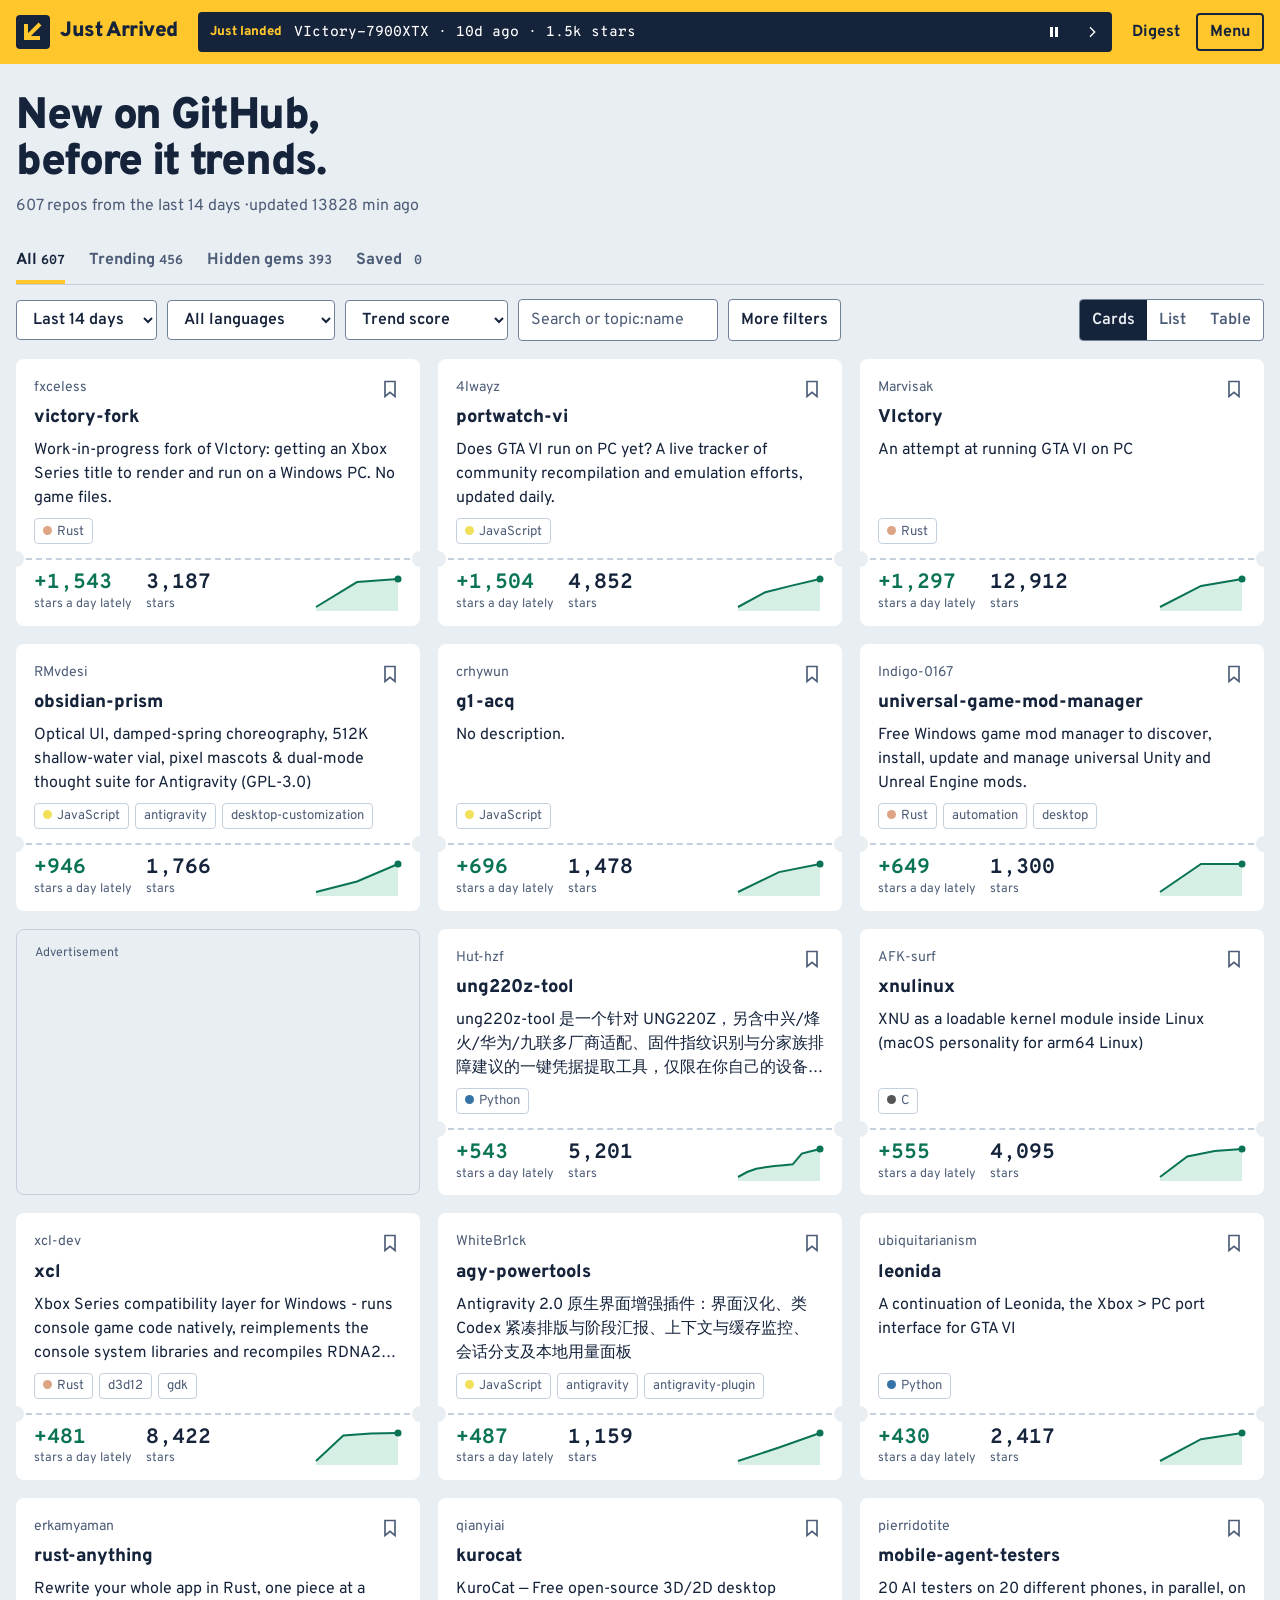
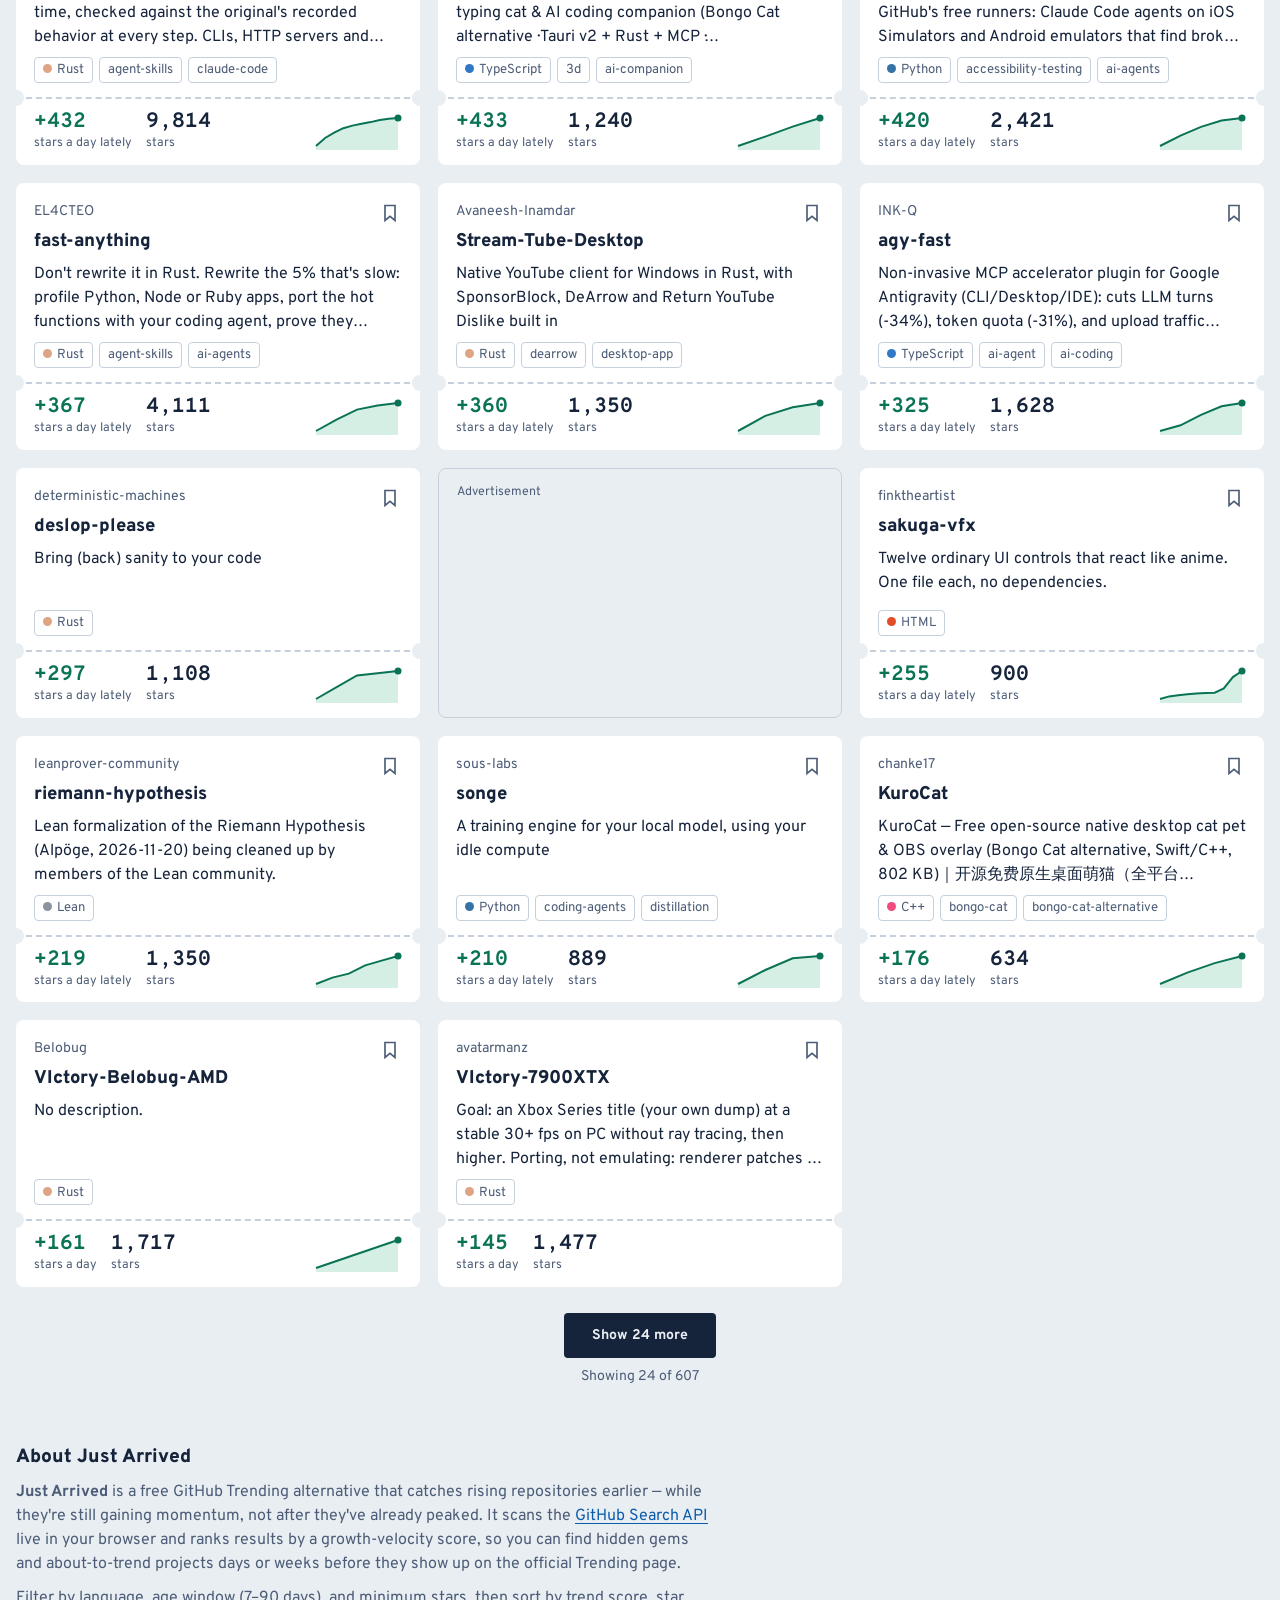
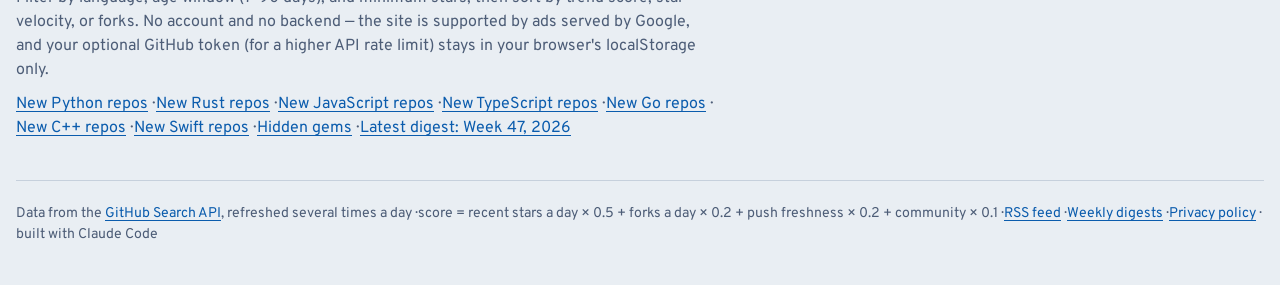
==== commit 506872d8: "chore: refresh data snapshot" ====
--- a/index.html
+++ b/index.html
@@ -394,7 +394,7 @@
 <section class="intro">
   <div>
     <h1>New on GitHub, before it trends.</h1>
-    <p><span id="stTotal"><!-- static-total:start -->604 repos from the last 14 days<!-- static-total:end --></span> <span id="dataAsOf"></span></p>
+    <p><span id="stTotal"><!-- static-total:start -->607 repos from the last 14 days<!-- static-total:end --></span> <span id="dataAsOf"></span></p>
   </div>
   <div class="spotlight pending" id="spotlight">
     <div class="spot" aria-hidden="true"><span class="label">&nbsp;</span><span class="who"><span style="width:28px;height:28px"></span><strong>&nbsp;</strong></span><span class="sub">&nbsp;</span></div>
@@ -403,10 +403,10 @@
 </section>
 
 <div class="tabs" id="tabs" role="group" aria-label="Lists">
-  <button class="tab active" data-tab="all">All <span class="count"><!-- static-count-all:start -->604<!-- static-count-all:end --></span></button>
+  <button class="tab active" data-tab="all">All <span class="count"><!-- static-count-all:start -->607<!-- static-count-all:end --></span></button>
   <button class="tab" data-tab="fresh" hidden>Since last visit <span class="count">0</span></button>
-  <button class="tab" data-tab="trend">Trending <span class="count"><!-- static-count-trend:start -->376<!-- static-count-trend:end --></span></button>
-  <button class="tab" data-tab="gems">Hidden gems <span class="count"><!-- static-count-gems:start -->313<!-- static-count-gems:end --></span></button>
+  <button class="tab" data-tab="trend">Trending <span class="count"><!-- static-count-trend:start -->462<!-- static-count-trend:end --></span></button>
+  <button class="tab" data-tab="gems">Hidden gems <span class="count"><!-- static-count-gems:start -->393<!-- static-count-gems:end --></span></button>
   <button class="tab" data-tab="saved">Saved <span class="count">0</span></button>
 </div>
 
@@ -452,8 +452,34 @@
 <div class="topics"><span class="chip"><span class="lang-dot"></span>Rust</span></div>
 </div>
 <div class="stub">
-<div><b class="up">+1,984</b><small>stars a day lately</small></div>
-<div><b>3,094</b><small>stars</small></div>
+<div><b class="up">+1,543</b><small>stars a day lately</small></div>
+<div><b>3,187</b><small>stars</small></div>
+</div>
+</article>
+<article class="card static-card">
+
+<div class="card-main">
+<div class="who"><img class="av" data-img src="https://avatars.githubusercontent.com/u/169477042?v=4&amp;s=72" width="24" height="24" alt="" loading="lazy" decoding="async"><span class="repo-owner">Belobug</span></div>
+<h2 class="card-h"><a class="repo-name" href="https://github.com/Belobug/VIctory-Belobug-AMD" rel="noopener nofollow">VIctory-Belobug-AMD</a></h2>
+<p class="desc">No description.</p>
+<div class="topics"><span class="chip"><span class="lang-dot"></span>Rust</span></div>
+</div>
+<div class="stub">
+<div><b class="up">+1,597</b><small>stars a day</small></div>
+<div><b>1,717</b><small>stars</small></div>
+</div>
+</article>
+<article class="card static-card">
+
+<div class="card-main">
+<div class="who"><img class="av" data-img src="https://avatars.githubusercontent.com/u/64326402?v=4&amp;s=72" width="24" height="24" alt="" loading="lazy" decoding="async"><span class="repo-owner">avatarmanz</span></div>
+<h2 class="card-h"><a class="repo-name" href="https://github.com/avatarmanz/VIctory-7900XTX" rel="noopener nofollow">VIctory-7900XTX</a></h2>
+<p class="desc">Goal: an Xbox Series title (your own dump) at a stable 30+ fps on PC without ray tracing, then higher. Porting, not emulating: renderer patches + ahead-of-time shaders, RX 7900 XTX first. No game files.</p>
+<div class="topics"><span class="chip"><span class="lang-dot"></span>Rust</span></div>
+</div>
+<div class="stub">
+<div><b class="up">+1,477</b><small>so far (13h)</small></div>
+<div><b>1,477</b><small>stars</small></div>
 </div>
 </article>
 <article class="card static-card">
@@ -465,21 +491,8 @@
 <div class="topics"><span class="chip"><span class="lang-dot"></span>Rust</span></div>
 </div>
 <div class="stub">
-<div><b class="up">+1,503</b><small>stars a day lately</small></div>
-<div><b>12,651</b><small>stars</small></div>
-</div>
-</article>
-<article class="card static-card">
-
-<div class="card-main">
-<div class="who"><img class="av" data-img src="https://avatars.githubusercontent.com/u/169477042?v=4&amp;s=72" width="24" height="24" alt="" loading="lazy" decoding="async"><span class="repo-owner">Belobug</span></div>
-<h2 class="card-h"><a class="repo-name" href="https://github.com/Belobug/VIctory-Belobug-AMD" rel="noopener nofollow">VIctory-Belobug-AMD</a></h2>
-<p class="desc">No description.</p>
-<div class="topics"><span class="chip"><span class="lang-dot"></span>Rust</span></div>
-</div>
-<div class="stub">
-<div><b class="up">+1,657</b><small>so far (16h)</small></div>
-<div><b>1,657</b><small>stars</small></div>
+<div><b class="up">+1,297</b><small>stars a day lately</small></div>
+<div><b>12,912</b><small>stars</small></div>
 </div>
 </article>
 <article class="card static-card">
@@ -491,21 +504,60 @@
 <div class="topics"><span class="chip"><span class="lang-dot"></span>JavaScript</span></div>
 </div>
 <div class="stub">
-<div><b class="up">+1,472</b><small>stars a day lately</small></div>
-<div><b>4,251</b><small>stars</small></div>
-</div>
-</article>
-<article class="card static-card">
-
-<div class="card-main">
-<div class="who"><img class="av" data-img src="https://avatars.githubusercontent.com/u/64326402?v=4&amp;s=72" width="24" height="24" alt="" loading="lazy" decoding="async"><span class="repo-owner">avatarmanz</span></div>
-<h2 class="card-h"><a class="repo-name" href="https://github.com/avatarmanz/VIctory-7900XTX" rel="noopener nofollow">VIctory-7900XTX</a></h2>
-<p class="desc">VIctory (Xbox Series compatibility layer) tuned for AMD RX 7900 XTX: faster preparing, texture read-back, findings. No game files.</p>
-<div class="topics"><span class="chip"><span class="lang-dot"></span>Rust</span></div>
-</div>
-<div class="stub">
-<div><b class="up">+883</b><small>so far (4h)</small></div>
-<div><b>883</b><small>stars</small></div>
+<div><b class="up">+1,504</b><small>stars a day lately</small></div>
+<div><b>4,852</b><small>stars</small></div>
+</div>
+</article>
+<article class="card static-card">
+
+<div class="card-main">
+<div class="who"><img class="av" data-img src="https://avatars.githubusercontent.com/u/42763205?v=4&amp;s=72" width="24" height="24" alt="" loading="lazy" decoding="async"><span class="repo-owner">RMvdesi</span></div>
+<h2 class="card-h"><a class="repo-name" href="https://github.com/RMvdesi/obsidian-prism" rel="noopener nofollow">obsidian-prism</a></h2>
+<p class="desc">Optical UI, damped-spring choreography, 512K shallow-water vial, pixel mascots &amp; dual-mode thought suite for Antigravity (GPL-3.0)</p>
+<div class="topics"><span class="chip"><span class="lang-dot"></span>JavaScript</span><span class="chip">antigravity</span><span class="chip">desktop-customization</span></div>
+</div>
+<div class="stub">
+<div><b class="up">+946</b><small>stars a day lately</small></div>
+<div><b>1,766</b><small>stars</small></div>
+</div>
+</article>
+<article class="card static-card">
+
+<div class="card-main">
+<div class="who"><img class="av" data-img src="https://avatars.githubusercontent.com/u/68546545?v=4&amp;s=72" width="24" height="24" alt="" loading="lazy" decoding="async"><span class="repo-owner">alesha-pro</span></div>
+<h2 class="card-h"><a class="repo-name" href="https://github.com/alesha-pro/llm.asm" rel="noopener nofollow">llm.asm</a></h2>
+<p class="desc">Qwen3-0.6B inference (12 KB), bare-metal bootable OS (22 KB), and from-scratch Mini-GPT trainer with live Braille TUI (32 KB) in 100% pure x86-64 NASM assembly. Zero C, zero libc, zero dependencies.</p>
+<div class="topics"><span class="chip"><span class="lang-dot"></span>Assembly</span><span class="chip">assembly</span><span class="chip">avx2</span></div>
+</div>
+<div class="stub">
+<div><b class="up">+782</b><small>stars a day</small></div>
+<div><b>913</b><small>stars</small></div>
+</div>
+</article>
+<article class="card static-card">
+
+<div class="card-main">
+<div class="who"><img class="av" data-img src="https://avatars.githubusercontent.com/u/38809664?v=4&amp;s=72" width="24" height="24" alt="" loading="lazy" decoding="async"><span class="repo-owner">crhywun</span></div>
+<h2 class="card-h"><a class="repo-name" href="https://github.com/crhywun/g1-acq" rel="noopener nofollow">g1-acq</a></h2>
+<p class="desc">No description.</p>
+<div class="topics"><span class="chip"><span class="lang-dot"></span>JavaScript</span></div>
+</div>
+<div class="stub">
+<div><b class="up">+696</b><small>stars a day lately</small></div>
+<div><b>1,478</b><small>stars</small></div>
+</div>
+</article>
+<article class="card static-card">
+
+<div class="card-main">
+<div class="who"><img class="av" data-img src="https://avatars.githubusercontent.com/u/4541943?v=4&amp;s=72" width="24" height="24" alt="" loading="lazy" decoding="async"><span class="repo-owner">lsernau</span></div>
+<h2 class="card-h"><a class="repo-name" href="https://github.com/lsernau/grh-lean" rel="noopener nofollow">grh-lean</a></h2>
+<p class="desc">A short Lean 4 proof of the Generalized Riemann Hypothesis</p>
+<div class="topics"><span class="chip"><span class="lang-dot"></span>Lean</span></div>
+</div>
+<div class="stub">
+<div><b class="up">+688</b><small>so far (14h)</small></div>
+<div><b>688</b><small>stars</small></div>
 </div>
 </article>
 <article class="card static-card">
@@ -517,21 +569,34 @@
 <div class="topics"><span class="chip"><span class="lang-dot"></span>Rust</span><span class="chip">automation</span><span class="chip">desktop</span></div>
 </div>
 <div class="stub">
-<div><b class="up">+868</b><small>stars a day lately</small></div>
-<div><b>1,298</b><small>stars</small></div>
-</div>
-</article>
-<article class="card static-card">
-
-<div class="card-main">
-<div class="who"><img class="av" data-img src="https://avatars.githubusercontent.com/u/38809664?v=4&amp;s=72" width="24" height="24" alt="" loading="lazy" decoding="async"><span class="repo-owner">crhywun</span></div>
-<h2 class="card-h"><a class="repo-name" href="https://github.com/crhywun/g1-acq" rel="noopener nofollow">g1-acq</a></h2>
-<p class="desc">No description.</p>
-<div class="topics"><span class="chip"><span class="lang-dot"></span>JavaScript</span></div>
-</div>
-<div class="stub">
-<div><b class="up">+738</b><small>stars a day lately</small></div>
-<div><b>1,262</b><small>stars</small></div>
+<div><b class="up">+649</b><small>stars a day lately</small></div>
+<div><b>1,300</b><small>stars</small></div>
+</div>
+</article>
+<article class="card static-card">
+
+<div class="card-main">
+<div class="who"><img class="av" data-img src="https://avatars.githubusercontent.com/u/192405006?v=4&amp;s=72" width="24" height="24" alt="" loading="lazy" decoding="async"><span class="repo-owner">Hut-hzf</span></div>
+<h2 class="card-h"><a class="repo-name" href="https://github.com/Hut-hzf/ung220z-tool" rel="noopener nofollow">ung220z-tool</a></h2>
+<p class="desc">ung220z-tool 是一个针对 UNG220Z，另含中兴/烽火/华为/九联多厂商适配、固件指纹识别与分家族排障建议的一键凭据提取工具，仅限在你自己的设备上用于找回忘记的管理密码、迁移宽带配置或安全自查。</p>
+<div class="topics"><span class="chip"><span class="lang-dot"></span>Python</span></div>
+</div>
+<div class="stub">
+<div><b class="up">+543</b><small>stars a day lately</small></div>
+<div><b>5,201</b><small>stars</small></div>
+</div>
+</article>
+<article class="card static-card">
+
+<div class="card-main">
+<div class="who"><img class="av" data-img src="https://avatars.githubusercontent.com/u/221804798?v=4&amp;s=72" width="24" height="24" alt="" loading="lazy" decoding="async"><span class="repo-owner">AFK-surf</span></div>
+<h2 class="card-h"><a class="repo-name" href="https://github.com/AFK-surf/xnulinux" rel="noopener nofollow">xnulinux</a></h2>
+<p class="desc">XNU as a loadable kernel module inside Linux (macOS personality for arm64 Linux)</p>
+<div class="topics"><span class="chip"><span class="lang-dot"></span>C</span></div>
+</div>
+<div class="stub">
+<div><b class="up">+555</b><small>stars a day lately</small></div>
+<div><b>4,095</b><small>stars</small></div>
 </div>
 </article>
 <article class="card static-card">
@@ -543,34 +608,8 @@
 <div class="topics"><span class="chip"><span class="lang-dot"></span>Rust</span><span class="chip">d3d12</span><span class="chip">gdk</span></div>
 </div>
 <div class="stub">
-<div><b class="up">+564</b><small>stars a day lately</small></div>
-<div><b>8,333</b><small>stars</small></div>
-</div>
-</article>
-<article class="card static-card">
-
-<div class="card-main">
-<div class="who"><img class="av" data-img src="https://avatars.githubusercontent.com/u/221804798?v=4&amp;s=72" width="24" height="24" alt="" loading="lazy" decoding="async"><span class="repo-owner">AFK-surf</span></div>
-<h2 class="card-h"><a class="repo-name" href="https://github.com/AFK-surf/xnulinux" rel="noopener nofollow">xnulinux</a></h2>
-<p class="desc">XNU as a loadable kernel module inside Linux (macOS personality for arm64 Linux)</p>
-<div class="topics"><span class="chip"><span class="lang-dot"></span>C</span></div>
-</div>
-<div class="stub">
-<div><b class="up">+629</b><small>stars a day lately</small></div>
-<div><b>3,968</b><small>stars</small></div>
-</div>
-</article>
-<article class="card static-card">
-
-<div class="card-main">
-<div class="who"><img class="av" data-img src="https://avatars.githubusercontent.com/u/42763205?v=4&amp;s=72" width="24" height="24" alt="" loading="lazy" decoding="async"><span class="repo-owner">RMvdesi</span></div>
-<h2 class="card-h"><a class="repo-name" href="https://github.com/RMvdesi/obsidian-prism" rel="noopener nofollow">obsidian-prism</a></h2>
-<p class="desc">Optical UI, damped-spring choreography, 512K shallow-water vial, pixel mascots &amp; dual-mode thought suite for Antigravity (GPL-3.0)</p>
-<div class="topics"><span class="chip"><span class="lang-dot"></span>JavaScript</span><span class="chip">antigravity</span><span class="chip">desktop-customization</span></div>
-</div>
-<div class="stub">
-<div><b class="up">+633</b><small>stars a day lately</small></div>
-<div><b>1,065</b><small>stars</small></div>
+<div><b class="up">+481</b><small>stars a day lately</small></div>
+<div><b>8,422</b><small>stars</small></div>
 </div>
 </article>
 <article class="card static-card">
@@ -582,8 +621,21 @@
 <div class="topics"><span class="chip"><span class="lang-dot"></span>Python</span></div>
 </div>
 <div class="stub">
-<div><b class="up">+515</b><small>stars a day lately</small></div>
-<div><b>2,349</b><small>stars</small></div>
+<div><b class="up">+430</b><small>stars a day lately</small></div>
+<div><b>2,417</b><small>stars</small></div>
+</div>
+</article>
+<article class="card static-card">
+
+<div class="card-main">
+<div class="who"><img class="av" data-img src="https://avatars.githubusercontent.com/u/187858878?v=4&amp;s=72" width="24" height="24" alt="" loading="lazy" decoding="async"><span class="repo-owner">WhiteBr1ck</span></div>
+<h2 class="card-h"><a class="repo-name" href="https://github.com/WhiteBr1ck/agy-powertools" rel="noopener nofollow">agy-powertools</a></h2>
+<p class="desc">Antigravity 2.0 原生界面增强插件：界面汉化、类 Codex 紧凑排版与阶段汇报、上下文与缓存监控、会话分支及本地用量面板</p>
+<div class="topics"><span class="chip"><span class="lang-dot"></span>JavaScript</span><span class="chip">antigravity</span><span class="chip">antigravity-plugin</span></div>
+</div>
+<div class="stub">
+<div><b class="up">+487</b><small>stars a day lately</small></div>
+<div><b>1,159</b><small>stars</small></div>
 </div>
 </article>
 <article class="card static-card">
@@ -595,21 +647,34 @@
 <div class="topics"><span class="chip"><span class="lang-dot"></span>C#</span><span class="chip">clipboard</span><span class="chip">clipboard-history</span></div>
 </div>
 <div class="stub">
-<div><b class="up">+574</b><small>stars a day</small></div>
+<div><b class="up">+490</b><small>stars a day</small></div>
 <div><b>1,262</b><small>stars</small></div>
 </div>
 </article>
 <article class="card static-card">
-
-<div class="card-main">
-<div class="who"><img class="av" data-img src="https://avatars.githubusercontent.com/u/192405006?v=4&amp;s=72" width="24" height="24" alt="" loading="lazy" decoding="async"><span class="repo-owner">Hut-hzf</span></div>
-<h2 class="card-h"><a class="repo-name" href="https://github.com/Hut-hzf/ung220z-tool" rel="noopener nofollow">ung220z-tool</a></h2>
-<p class="desc">ung220z-tool 是一个针对 UNG220Z，另含中兴/烽火/华为/九联多厂商适配、固件指纹识别与分家族排障建议的一键凭据提取工具，仅限在你自己的设备上用于找回忘记的管理密码、迁移宽带配置或安全自查。</p>
-<div class="topics"><span class="chip"><span class="lang-dot"></span>Python</span></div>
-</div>
-<div class="stub">
-<div><b class="up">+458</b><small>stars a day lately</small></div>
-<div><b>4,903</b><small>stars</small></div>
+<img class="card-img" data-img src="https://repository-images.githubusercontent.com/1459971684/e23b2257-98c7-4ff9-b6c5-b0967d4eee7b" alt="" loading="lazy" decoding="async">
+<div class="card-main">
+<div class="who"><img class="av" data-img src="https://avatars.githubusercontent.com/u/88717125?v=4&amp;s=72" width="24" height="24" alt="" loading="lazy" decoding="async"><span class="repo-owner">erkamyaman</span></div>
+<h2 class="card-h"><a class="repo-name" href="https://github.com/erkamyaman/rust-anything" rel="noopener nofollow">rust-anything</a></h2>
+<p class="desc">Rewrite your whole app in Rust, one piece at a time, checked against the original&#39;s recorded behavior at every step. CLIs, HTTP servers and libraries in TypeScript, Python, C, Go, Ruby and Java.</p>
+<div class="topics"><span class="chip"><span class="lang-dot"></span>Rust</span><span class="chip">agent-skills</span><span class="chip">claude-code</span></div>
+</div>
+<div class="stub">
+<div><b class="up">+432</b><small>stars a day lately</small></div>
+<div><b>9,814</b><small>stars</small></div>
+</div>
+</article>
+<article class="card static-card">
+
+<div class="card-main">
+<div class="who"><img class="av" data-img src="https://avatars.githubusercontent.com/u/77205788?v=4&amp;s=72" width="24" height="24" alt="" loading="lazy" decoding="async"><span class="repo-owner">qianyiai</span></div>
+<h2 class="card-h"><a class="repo-name" href="https://github.com/qianyiai/kurocat" rel="noopener nofollow">kurocat</a></h2>
+<p class="desc">KuroCat — Free open-source 3D/2D desktop typing cat &amp; AI coding companion (Bongo Cat alternative · Tauri v2 + Rust + MCP · Claude/Codex/DeepSeek/OBS · Win/Mac/Linux/Android)｜开源3D桌面打字小黑猫与AI伴侣</p>
+<div class="topics"><span class="chip"><span class="lang-dot"></span>TypeScript</span><span class="chip">3d</span><span class="chip">ai-companion</span></div>
+</div>
+<div class="stub">
+<div><b class="up">+433</b><small>stars a day lately</small></div>
+<div><b>1,240</b><small>stars</small></div>
 </div>
 </article>
 <article class="card static-card">
@@ -621,8 +686,8 @@
 <div class="topics"><span class="chip"><span class="lang-dot"></span>Python</span><span class="chip">accessibility-testing</span><span class="chip">ai-agents</span></div>
 </div>
 <div class="stub">
-<div><b class="up">+484</b><small>stars a day lately</small></div>
-<div><b>2,334</b><small>stars</small></div>
+<div><b class="up">+420</b><small>stars a day lately</small></div>
+<div><b>2,421</b><small>stars</small></div>
 </div>
 </article>
 <article class="card static-card">
@@ -634,8 +699,8 @@
 <div class="topics"><span class="chip"><span class="lang-dot"></span>Python</span><span class="chip">audio-converter</span><span class="chip">batch-conversion</span></div>
 </div>
 <div class="stub">
-<div><b class="up">+481</b><small>stars a day</small></div>
-<div><b>1,059</b><small>stars</small></div>
+<div><b class="up">+413</b><small>stars a day</small></div>
+<div><b>1,064</b><small>stars</small></div>
 </div>
 </article>
 <article class="card static-card">
@@ -647,7 +712,7 @@
 <div class="topics"><span class="chip"><span class="lang-dot"></span>Rust</span><span class="chip">achievement-management</span><span class="chip">achievements</span></div>
 </div>
 <div class="stub">
-<div><b class="up">+480</b><small>stars a day</small></div>
+<div><b class="up">+410</b><small>stars a day</small></div>
 <div><b>1,058</b><small>stars</small></div>
 </div>
 </article>
@@ -660,21 +725,8 @@
 <div class="topics"><span class="chip"><span class="lang-dot"></span>C++</span><span class="chip">audio</span><span class="chip">audio-converter</span></div>
 </div>
 <div class="stub">
-<div><b class="up">+463</b><small>stars a day</small></div>
+<div><b class="up">+395</b><small>stars a day</small></div>
 <div><b>1,020</b><small>stars</small></div>
-</div>
-</article>
-<article class="card static-card">
-<img class="card-img" data-img src="https://repository-images.githubusercontent.com/1459971684/e23b2257-98c7-4ff9-b6c5-b0967d4eee7b" alt="" loading="lazy" decoding="async">
-<div class="card-main">
-<div class="who"><img class="av" data-img src="https://avatars.githubusercontent.com/u/88717125?v=4&amp;s=72" width="24" height="24" alt="" loading="lazy" decoding="async"><span class="repo-owner">erkamyaman</span></div>
-<h2 class="card-h"><a class="repo-name" href="https://github.com/erkamyaman/rust-anything" rel="noopener nofollow">rust-anything</a></h2>
-<p class="desc">Rewrite your whole app in Rust, one piece at a time, checked against the original&#39;s recorded behavior at every step. CLIs, HTTP servers and libraries in TypeScript, Python, C, Go, Ruby and Java.</p>
-<div class="topics"><span class="chip"><span class="lang-dot"></span>Rust</span><span class="chip">agent-skills</span><span class="chip">claude-code</span></div>
-</div>
-<div class="stub">
-<div><b class="up">+426</b><small>stars a day lately</small></div>
-<div><b>9,645</b><small>stars</small></div>
 </div>
 </article>
 <article class="card static-card">
@@ -686,8 +738,8 @@
 <div class="topics"><span class="chip"><span class="lang-dot"></span>Rust</span><span class="chip">agent-skills</span><span class="chip">ai-agents</span></div>
 </div>
 <div class="stub">
-<div><b class="up">+383</b><small>stars a day lately</small></div>
-<div><b>3,991</b><small>stars</small></div>
+<div><b class="up">+367</b><small>stars a day lately</small></div>
+<div><b>4,111</b><small>stars</small></div>
 </div>
 </article>
 <article class="card static-card">
@@ -699,60 +751,8 @@
 <div class="topics"><span class="chip"><span class="lang-dot"></span>Rust</span><span class="chip">dearrow</span><span class="chip">desktop-app</span></div>
 </div>
 <div class="stub">
-<div><b class="up">+385</b><small>stars a day lately</small></div>
-<div><b>1,242</b><small>stars</small></div>
-</div>
-</article>
-<article class="card static-card">
-
-<div class="card-main">
-<div class="who"><img class="av" data-img src="https://avatars.githubusercontent.com/u/77205788?v=4&amp;s=72" width="24" height="24" alt="" loading="lazy" decoding="async"><span class="repo-owner">qianyiai</span></div>
-<h2 class="card-h"><a class="repo-name" href="https://github.com/qianyiai/kurocat" rel="noopener nofollow">kurocat</a></h2>
-<p class="desc">KuroCat — Free open-source 3D/2D desktop typing cat &amp; AI coding companion (Bongo Cat alternative · Tauri v2 + Rust + MCP · Claude/Codex/DeepSeek/OBS · Win/Mac/Linux/Android)｜开源3D桌面打字小黑猫与AI伴侣</p>
-<div class="topics"><span class="chip"><span class="lang-dot"></span>TypeScript</span><span class="chip">3d</span><span class="chip">ai-companion</span></div>
-</div>
-<div class="stub">
-<div><b class="up">+375</b><small>stars a day lately</small></div>
-<div><b>1,013</b><small>stars</small></div>
-</div>
-</article>
-<article class="card static-card">
-
-<div class="card-main">
-<div class="who"><img class="av" data-img src="https://avatars.githubusercontent.com/u/187858878?v=4&amp;s=72" width="24" height="24" alt="" loading="lazy" decoding="async"><span class="repo-owner">WhiteBr1ck</span></div>
-<h2 class="card-h"><a class="repo-name" href="https://github.com/WhiteBr1ck/agy-powertools" rel="noopener nofollow">agy-powertools</a></h2>
-<p class="desc">Antigravity 2.0 原生界面增强插件：界面汉化、类 Codex 紧凑排版与阶段汇报、上下文与缓存监控、会话分支及本地用量面板</p>
-<div class="topics"><span class="chip"><span class="lang-dot"></span>JavaScript</span><span class="chip">antigravity</span><span class="chip">antigravity-plugin</span></div>
-</div>
-<div class="stub">
-<div><b class="up">+387</b><small>stars a day lately</small></div>
-<div><b>865</b><small>stars</small></div>
-</div>
-</article>
-<article class="card static-card">
-
-<div class="card-main">
-<div class="who"><img class="av" data-img src="https://avatars.githubusercontent.com/u/353129101?v=4&amp;s=72" width="24" height="24" alt="" loading="lazy" decoding="async"><span class="repo-owner">deterministic-machines</span></div>
-<h2 class="card-h"><a class="repo-name" href="https://github.com/deterministic-machines/deslop-please" rel="noopener nofollow">deslop-please</a></h2>
-<p class="desc">Bring (back) sanity to your code</p>
-<div class="topics"><span class="chip"><span class="lang-dot"></span>Rust</span></div>
-</div>
-<div class="stub">
-<div><b class="up">+361</b><small>stars a day lately</small></div>
-<div><b>1,066</b><small>stars</small></div>
-</div>
-</article>
-<article class="card static-card">
-<img class="card-img" data-img src="https://repository-images.githubusercontent.com/1463683138/795b5e26-8109-4147-9bc4-3f12e6637b3c" alt="" loading="lazy" decoding="async">
-<div class="card-main">
-<div class="who"><img class="av" data-img src="https://avatars.githubusercontent.com/u/55076202?v=4&amp;s=72" width="24" height="24" alt="" loading="lazy" decoding="async"><span class="repo-owner">INK-Q</span></div>
-<h2 class="card-h"><a class="repo-name" href="https://github.com/INK-Q/agy-fast" rel="noopener nofollow">agy-fast</a></h2>
-<p class="desc">Non-invasive MCP accelerator plugin for Google Antigravity (CLI/Desktop/IDE): cuts LLM turns (-34%), token quota (-31%), and upload traffic (-40%) without affecting native UI or diffs.</p>
-<div class="topics"><span class="chip"><span class="lang-dot"></span>TypeScript</span><span class="chip">ai-agent</span><span class="chip">ai-coding</span></div>
-</div>
-<div class="stub">
-<div><b class="up">+343</b><small>stars a day lately</small></div>
-<div><b>1,526</b><small>stars</small></div>
+<div><b class="up">+360</b><small>stars a day lately</small></div>
+<div><b>1,350</b><small>stars</small></div>
 </div>
 </article>
 </div><!-- static-list:end --></div><div id="cardGrid" class="grid" hidden></div></div>
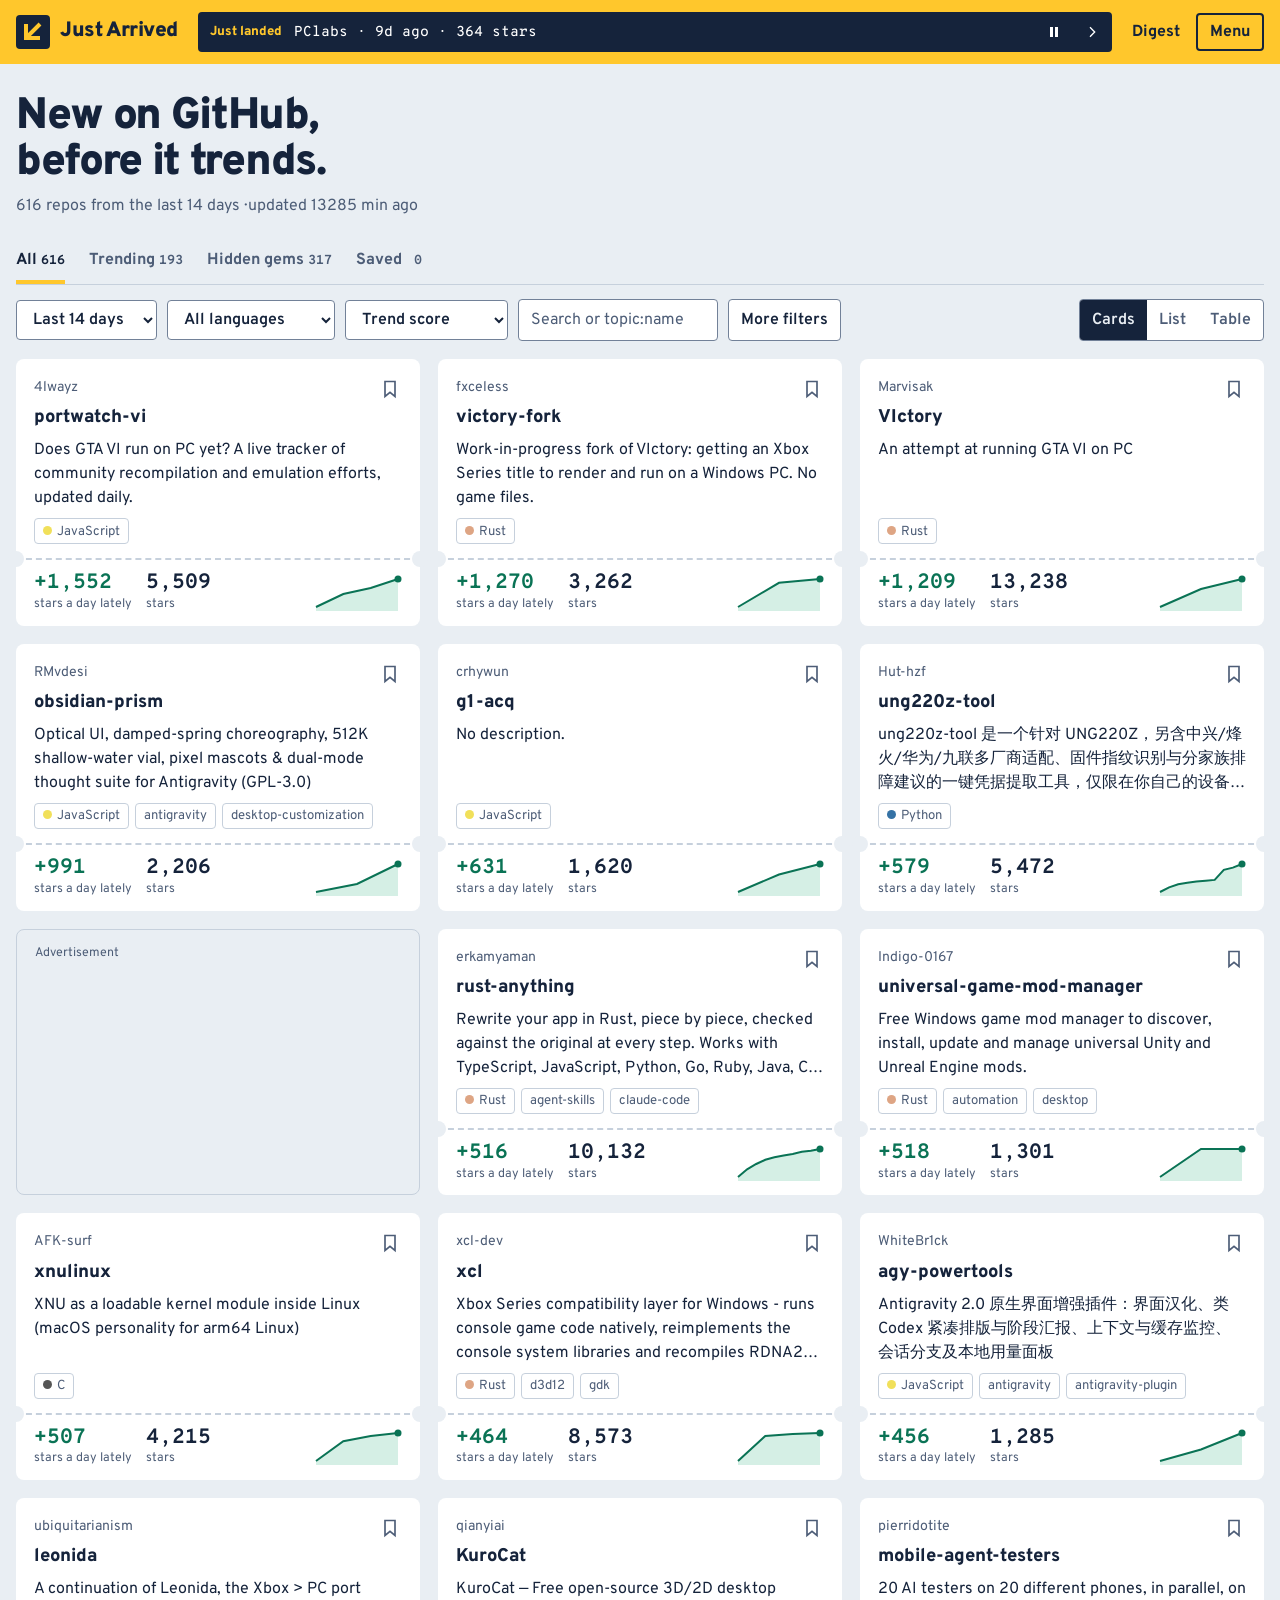
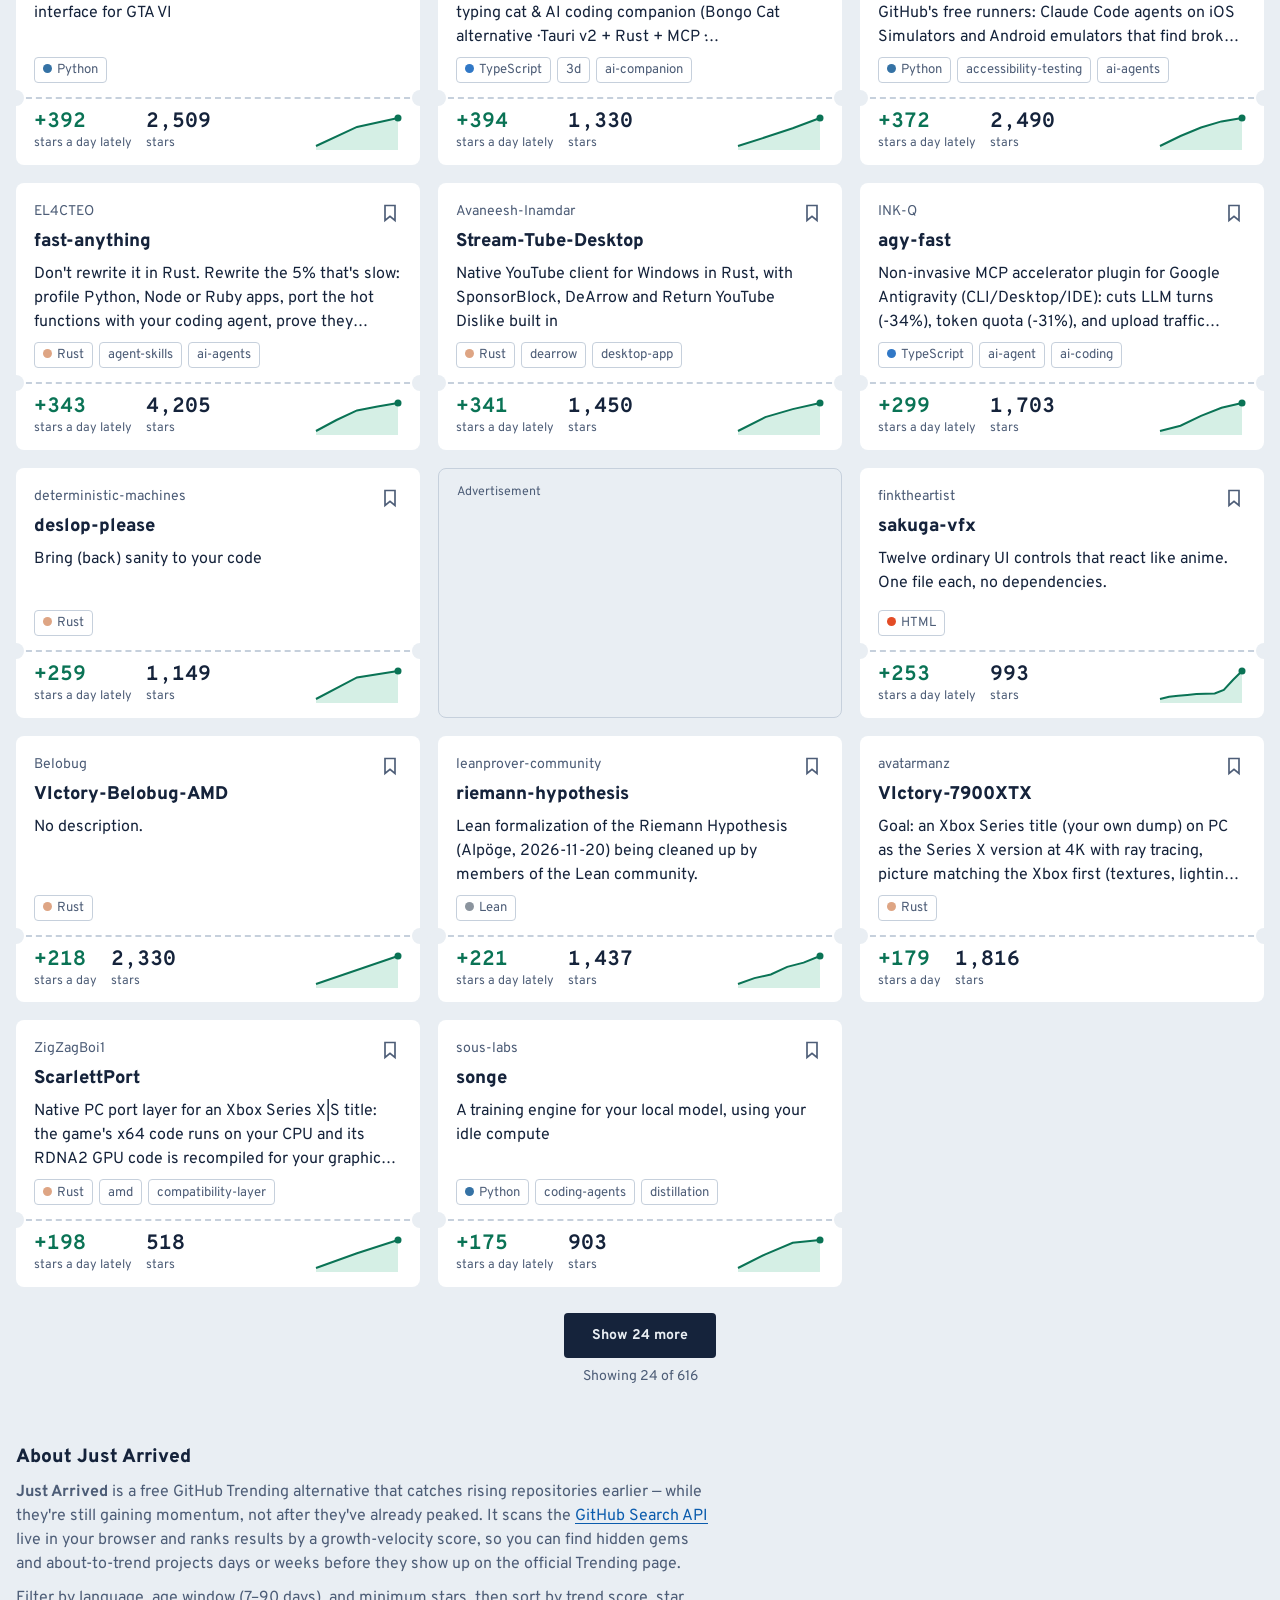
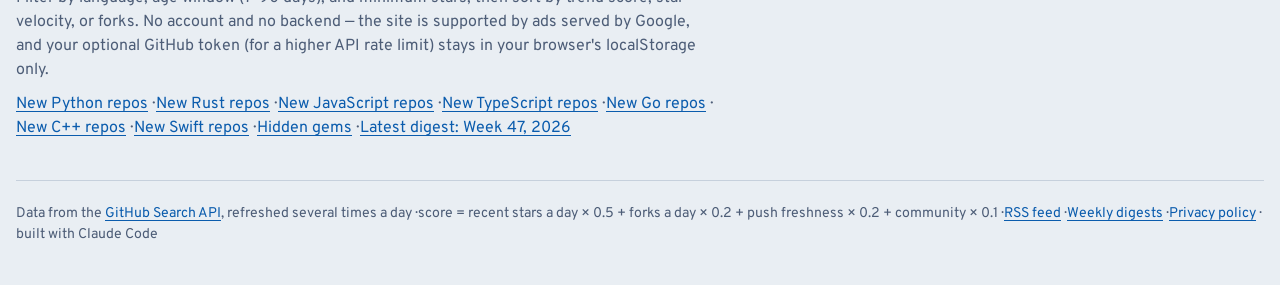
==== commit 0e422ea6: "chore: refresh data snapshot" ====
--- a/index.html
+++ b/index.html
@@ -394,7 +394,7 @@
 <section class="intro">
   <div>
     <h1>New on GitHub, before it trends.</h1>
-    <p><span id="stTotal"><!-- static-total:start -->607 repos from the last 14 days<!-- static-total:end --></span> <span id="dataAsOf"></span></p>
+    <p><span id="stTotal"><!-- static-total:start -->616 repos from the last 14 days<!-- static-total:end --></span> <span id="dataAsOf"></span></p>
   </div>
   <div class="spotlight pending" id="spotlight">
     <div class="spot" aria-hidden="true"><span class="label">&nbsp;</span><span class="who"><span style="width:28px;height:28px"></span><strong>&nbsp;</strong></span><span class="sub">&nbsp;</span></div>
@@ -403,10 +403,10 @@
 </section>
 
 <div class="tabs" id="tabs" role="group" aria-label="Lists">
-  <button class="tab active" data-tab="all">All <span class="count"><!-- static-count-all:start -->607<!-- static-count-all:end --></span></button>
+  <button class="tab active" data-tab="all">All <span class="count"><!-- static-count-all:start -->616<!-- static-count-all:end --></span></button>
   <button class="tab" data-tab="fresh" hidden>Since last visit <span class="count">0</span></button>
-  <button class="tab" data-tab="trend">Trending <span class="count"><!-- static-count-trend:start -->462<!-- static-count-trend:end --></span></button>
-  <button class="tab" data-tab="gems">Hidden gems <span class="count"><!-- static-count-gems:start -->393<!-- static-count-gems:end --></span></button>
+  <button class="tab" data-tab="trend">Trending <span class="count"><!-- static-count-trend:start -->223<!-- static-count-trend:end --></span></button>
+  <button class="tab" data-tab="gems">Hidden gems <span class="count"><!-- static-count-gems:start -->395<!-- static-count-gems:end --></span></button>
   <button class="tab" data-tab="saved">Saved <span class="count">0</span></button>
 </div>
 
@@ -446,66 +446,66 @@
 <article class="card static-card">
 
 <div class="card-main">
+<div class="who"><img class="av" data-img src="https://avatars.githubusercontent.com/u/64326402?v=4&amp;s=72" width="24" height="24" alt="" loading="lazy" decoding="async"><span class="repo-owner">avatarmanz</span></div>
+<h2 class="card-h"><a class="repo-name" href="https://github.com/avatarmanz/VIctory-7900XTX" rel="noopener nofollow">VIctory-7900XTX</a></h2>
+<p class="desc">Goal: an Xbox Series title (your own dump) on PC as the Series X version at 4K with ray tracing, picture matching the Xbox first (textures, lighting), then 30+ fps. Porting, not emulating. RX 7900 XTX first. No game files.</p>
+<div class="topics"><span class="chip"><span class="lang-dot"></span>Rust</span></div>
+</div>
+<div class="stub">
+<div><b class="up">+1,816</b><small>so far (22h)</small></div>
+<div><b>1,816</b><small>stars</small></div>
+</div>
+</article>
+<article class="card static-card">
+
+<div class="card-main">
+<div class="who"><img class="av" data-img src="https://avatars.githubusercontent.com/u/169477042?v=4&amp;s=72" width="24" height="24" alt="" loading="lazy" decoding="async"><span class="repo-owner">Belobug</span></div>
+<h2 class="card-h"><a class="repo-name" href="https://github.com/Belobug/VIctory-Belobug-AMD" rel="noopener nofollow">VIctory-Belobug-AMD</a></h2>
+<p class="desc">No description.</p>
+<div class="topics"><span class="chip"><span class="lang-dot"></span>Rust</span></div>
+</div>
+<div class="stub">
+<div><b class="up">+1,604</b><small>stars a day</small></div>
+<div><b>2,330</b><small>stars</small></div>
+</div>
+</article>
+<article class="card static-card">
+
+<div class="card-main">
+<div class="who"><img class="av" data-img src="https://avatars.githubusercontent.com/u/359682649?v=4&amp;s=72" width="24" height="24" alt="" loading="lazy" decoding="async"><span class="repo-owner">4lwayz</span></div>
+<h2 class="card-h"><a class="repo-name" href="https://github.com/4lwayz/portwatch-vi" rel="noopener nofollow">portwatch-vi</a></h2>
+<p class="desc">Does GTA VI run on PC yet? A live tracker of community recompilation and emulation efforts, updated daily.</p>
+<div class="topics"><span class="chip"><span class="lang-dot"></span>JavaScript</span></div>
+</div>
+<div class="stub">
+<div><b class="up">+1,552</b><small>stars a day lately</small></div>
+<div><b>5,509</b><small>stars</small></div>
+</div>
+</article>
+<article class="card static-card">
+
+<div class="card-main">
+<div class="who"><img class="av" data-img src="https://avatars.githubusercontent.com/u/60314886?v=4&amp;s=72" width="24" height="24" alt="" loading="lazy" decoding="async"><span class="repo-owner">Marvisak</span></div>
+<h2 class="card-h"><a class="repo-name" href="https://github.com/Marvisak/VIctory" rel="noopener nofollow">VIctory</a></h2>
+<p class="desc">An attempt at running GTA VI on PC</p>
+<div class="topics"><span class="chip"><span class="lang-dot"></span>Rust</span></div>
+</div>
+<div class="stub">
+<div><b class="up">+1,209</b><small>stars a day lately</small></div>
+<div><b>13,238</b><small>stars</small></div>
+</div>
+</article>
+<article class="card static-card">
+
+<div class="card-main">
 <div class="who"><img class="av" data-img src="https://avatars.githubusercontent.com/u/36782933?v=4&amp;s=72" width="24" height="24" alt="" loading="lazy" decoding="async"><span class="repo-owner">fxceless</span></div>
 <h2 class="card-h"><a class="repo-name" href="https://github.com/fxceless/victory-fork" rel="noopener nofollow">victory-fork</a></h2>
 <p class="desc">Work-in-progress fork of VIctory: getting an Xbox Series title to render and run on a Windows PC. No game files.</p>
 <div class="topics"><span class="chip"><span class="lang-dot"></span>Rust</span></div>
 </div>
 <div class="stub">
-<div><b class="up">+1,543</b><small>stars a day lately</small></div>
-<div><b>3,187</b><small>stars</small></div>
-</div>
-</article>
-<article class="card static-card">
-
-<div class="card-main">
-<div class="who"><img class="av" data-img src="https://avatars.githubusercontent.com/u/169477042?v=4&amp;s=72" width="24" height="24" alt="" loading="lazy" decoding="async"><span class="repo-owner">Belobug</span></div>
-<h2 class="card-h"><a class="repo-name" href="https://github.com/Belobug/VIctory-Belobug-AMD" rel="noopener nofollow">VIctory-Belobug-AMD</a></h2>
-<p class="desc">No description.</p>
-<div class="topics"><span class="chip"><span class="lang-dot"></span>Rust</span></div>
-</div>
-<div class="stub">
-<div><b class="up">+1,597</b><small>stars a day</small></div>
-<div><b>1,717</b><small>stars</small></div>
-</div>
-</article>
-<article class="card static-card">
-
-<div class="card-main">
-<div class="who"><img class="av" data-img src="https://avatars.githubusercontent.com/u/64326402?v=4&amp;s=72" width="24" height="24" alt="" loading="lazy" decoding="async"><span class="repo-owner">avatarmanz</span></div>
-<h2 class="card-h"><a class="repo-name" href="https://github.com/avatarmanz/VIctory-7900XTX" rel="noopener nofollow">VIctory-7900XTX</a></h2>
-<p class="desc">Goal: an Xbox Series title (your own dump) at a stable 30+ fps on PC without ray tracing, then higher. Porting, not emulating: renderer patches + ahead-of-time shaders, RX 7900 XTX first. No game files.</p>
-<div class="topics"><span class="chip"><span class="lang-dot"></span>Rust</span></div>
-</div>
-<div class="stub">
-<div><b class="up">+1,477</b><small>so far (13h)</small></div>
-<div><b>1,477</b><small>stars</small></div>
-</div>
-</article>
-<article class="card static-card">
-
-<div class="card-main">
-<div class="who"><img class="av" data-img src="https://avatars.githubusercontent.com/u/60314886?v=4&amp;s=72" width="24" height="24" alt="" loading="lazy" decoding="async"><span class="repo-owner">Marvisak</span></div>
-<h2 class="card-h"><a class="repo-name" href="https://github.com/Marvisak/VIctory" rel="noopener nofollow">VIctory</a></h2>
-<p class="desc">An attempt at running GTA VI on PC</p>
-<div class="topics"><span class="chip"><span class="lang-dot"></span>Rust</span></div>
-</div>
-<div class="stub">
-<div><b class="up">+1,297</b><small>stars a day lately</small></div>
-<div><b>12,912</b><small>stars</small></div>
-</div>
-</article>
-<article class="card static-card">
-
-<div class="card-main">
-<div class="who"><img class="av" data-img src="https://avatars.githubusercontent.com/u/359682649?v=4&amp;s=72" width="24" height="24" alt="" loading="lazy" decoding="async"><span class="repo-owner">4lwayz</span></div>
-<h2 class="card-h"><a class="repo-name" href="https://github.com/4lwayz/portwatch-vi" rel="noopener nofollow">portwatch-vi</a></h2>
-<p class="desc">Does GTA VI run on PC yet? A live tracker of community recompilation and emulation efforts, updated daily.</p>
-<div class="topics"><span class="chip"><span class="lang-dot"></span>JavaScript</span></div>
-</div>
-<div class="stub">
-<div><b class="up">+1,504</b><small>stars a day lately</small></div>
-<div><b>4,852</b><small>stars</small></div>
+<div><b class="up">+1,270</b><small>stars a day lately</small></div>
+<div><b>3,262</b><small>stars</small></div>
 </div>
 </article>
 <article class="card static-card">
@@ -517,8 +517,8 @@
 <div class="topics"><span class="chip"><span class="lang-dot"></span>JavaScript</span><span class="chip">antigravity</span><span class="chip">desktop-customization</span></div>
 </div>
 <div class="stub">
-<div><b class="up">+946</b><small>stars a day lately</small></div>
-<div><b>1,766</b><small>stars</small></div>
+<div><b class="up">+991</b><small>stars a day lately</small></div>
+<div><b>2,206</b><small>stars</small></div>
 </div>
 </article>
 <article class="card static-card">
@@ -530,8 +530,47 @@
 <div class="topics"><span class="chip"><span class="lang-dot"></span>Assembly</span><span class="chip">assembly</span><span class="chip">avx2</span></div>
 </div>
 <div class="stub">
-<div><b class="up">+782</b><small>stars a day</small></div>
-<div><b>913</b><small>stars</small></div>
+<div><b class="up">+886</b><small>stars a day</small></div>
+<div><b>1,368</b><small>stars</small></div>
+</div>
+</article>
+<article class="card static-card">
+
+<div class="card-main">
+<div class="who"><img class="av" data-img src="https://avatars.githubusercontent.com/u/4541943?v=4&amp;s=72" width="24" height="24" alt="" loading="lazy" decoding="async"><span class="repo-owner">lsernau</span></div>
+<h2 class="card-h"><a class="repo-name" href="https://github.com/lsernau/grh-lean" rel="noopener nofollow">grh-lean</a></h2>
+<p class="desc">A short Lean 4 proof of the Generalized Riemann Hypothesis</p>
+<div class="topics"><span class="chip"><span class="lang-dot"></span>Lean</span></div>
+</div>
+<div class="stub">
+<div><b class="up">+847</b><small>so far (23h)</small></div>
+<div><b>847</b><small>stars</small></div>
+</div>
+</article>
+<article class="card static-card">
+
+<div class="card-main">
+<div class="who"><img class="av" data-img src="https://avatars.githubusercontent.com/u/57076195?v=4&amp;s=72" width="24" height="24" alt="" loading="lazy" decoding="async"><span class="repo-owner">DoubleGhosty</span></div>
+<h2 class="card-h"><a class="repo-name" href="https://github.com/DoubleGhosty/cool_fox" rel="noopener nofollow">cool_fox</a></h2>
+<p class="desc">cool_fox: Leading CGBJ runtime continuation for GTA VI PC - Pareto residency, Wine/Vulkan fixes, FPS unlock, Port 5 CBV</p>
+<div class="topics"><span class="chip"><span class="lang-dot"></span>Rust</span></div>
+</div>
+<div class="stub">
+<div><b class="up">+619</b><small>so far (11h)</small></div>
+<div><b>619</b><small>stars</small></div>
+</div>
+</article>
+<article class="card static-card">
+
+<div class="card-main">
+<div class="who"><img class="av" data-img src="https://avatars.githubusercontent.com/u/120629904?v=4&amp;s=72" width="24" height="24" alt="" loading="lazy" decoding="async"><span class="repo-owner">Reukix</span></div>
+<h2 class="card-h"><a class="repo-name" href="https://github.com/Reukix/Reloc" rel="noopener nofollow">Reloc</a></h2>
+<p class="desc">iOS accessory-level location simulator over local loopback (iAP2 / MFi-v3 / NMEA)</p>
+<div class="topics"><span class="chip"><span class="lang-dot"></span>Swift</span></div>
+</div>
+<div class="stub">
+<div><b class="up">+632</b><small>stars a day</small></div>
+<div><b>713</b><small>stars</small></div>
 </div>
 </article>
 <article class="card static-card">
@@ -543,21 +582,73 @@
 <div class="topics"><span class="chip"><span class="lang-dot"></span>JavaScript</span></div>
 </div>
 <div class="stub">
-<div><b class="up">+696</b><small>stars a day lately</small></div>
-<div><b>1,478</b><small>stars</small></div>
-</div>
-</article>
-<article class="card static-card">
-
-<div class="card-main">
-<div class="who"><img class="av" data-img src="https://avatars.githubusercontent.com/u/4541943?v=4&amp;s=72" width="24" height="24" alt="" loading="lazy" decoding="async"><span class="repo-owner">lsernau</span></div>
-<h2 class="card-h"><a class="repo-name" href="https://github.com/lsernau/grh-lean" rel="noopener nofollow">grh-lean</a></h2>
-<p class="desc">A short Lean 4 proof of the Generalized Riemann Hypothesis</p>
-<div class="topics"><span class="chip"><span class="lang-dot"></span>Lean</span></div>
-</div>
-<div class="stub">
-<div><b class="up">+688</b><small>so far (14h)</small></div>
-<div><b>688</b><small>stars</small></div>
+<div><b class="up">+631</b><small>stars a day lately</small></div>
+<div><b>1,620</b><small>stars</small></div>
+</div>
+</article>
+<article class="card static-card">
+
+<div class="card-main">
+<div class="who"><img class="av" data-img src="https://avatars.githubusercontent.com/u/192405006?v=4&amp;s=72" width="24" height="24" alt="" loading="lazy" decoding="async"><span class="repo-owner">Hut-hzf</span></div>
+<h2 class="card-h"><a class="repo-name" href="https://github.com/Hut-hzf/ung220z-tool" rel="noopener nofollow">ung220z-tool</a></h2>
+<p class="desc">ung220z-tool 是一个针对 UNG220Z，另含中兴/烽火/华为/九联多厂商适配、固件指纹识别与分家族排障建议的一键凭据提取工具，仅限在你自己的设备上用于找回忘记的管理密码、迁移宽带配置或安全自查。</p>
+<div class="topics"><span class="chip"><span class="lang-dot"></span>Python</span></div>
+</div>
+<div class="stub">
+<div><b class="up">+579</b><small>stars a day lately</small></div>
+<div><b>5,472</b><small>stars</small></div>
+</div>
+</article>
+<article class="card static-card">
+<img class="card-img" data-img src="https://repository-images.githubusercontent.com/1459971684/45485be8-dd9b-4caa-9e29-35dbccff7519" alt="" loading="lazy" decoding="async">
+<div class="card-main">
+<div class="who"><img class="av" data-img src="https://avatars.githubusercontent.com/u/88717125?v=4&amp;s=72" width="24" height="24" alt="" loading="lazy" decoding="async"><span class="repo-owner">erkamyaman</span></div>
+<h2 class="card-h"><a class="repo-name" href="https://github.com/erkamyaman/rust-anything" rel="noopener nofollow">rust-anything</a></h2>
+<p class="desc">Rewrite your app in Rust, piece by piece, checked against the original at every step. Works with TypeScript, JavaScript, Python, Go, Ruby, Java, C, PHP, C#, Kotlin and PowerShell.</p>
+<div class="topics"><span class="chip"><span class="lang-dot"></span>Rust</span><span class="chip">agent-skills</span><span class="chip">claude-code</span></div>
+</div>
+<div class="stub">
+<div><b class="up">+516</b><small>stars a day lately</small></div>
+<div><b>10,132</b><small>stars</small></div>
+</div>
+</article>
+<article class="card static-card">
+<img class="card-img" data-img src="https://repository-images.githubusercontent.com/1465852099/7db7fe35-92e6-4d2f-a4f1-d49fb23a3a55" alt="" loading="lazy" decoding="async">
+<div class="card-main">
+<div class="who"><img class="av" data-img src="https://avatars.githubusercontent.com/u/360790281?v=4&amp;s=72" width="24" height="24" alt="" loading="lazy" decoding="async"><span class="repo-owner">xcl-dev</span></div>
+<h2 class="card-h"><a class="repo-name" href="https://github.com/xcl-dev/xcl" rel="noopener nofollow">xcl</a></h2>
+<p class="desc">Xbox Series compatibility layer for Windows - runs console game code natively, reimplements the console system libraries and recompiles RDNA2 shaders to DXIL</p>
+<div class="topics"><span class="chip"><span class="lang-dot"></span>Rust</span><span class="chip">d3d12</span><span class="chip">gdk</span></div>
+</div>
+<div class="stub">
+<div><b class="up">+464</b><small>stars a day lately</small></div>
+<div><b>8,573</b><small>stars</small></div>
+</div>
+</article>
+<article class="card static-card">
+<img class="card-img" data-img src="https://repository-images.githubusercontent.com/1471624301/e913bd79-c296-47cb-a727-ff4124bedcf2" alt="" loading="lazy" decoding="async">
+<div class="card-main">
+<div class="who"><img class="av" data-img src="https://avatars.githubusercontent.com/u/263625318?v=4&amp;s=72" width="24" height="24" alt="" loading="lazy" decoding="async"><span class="repo-owner">nexu-io</span></div>
+<h2 class="card-h"><a class="repo-name" href="https://github.com/nexu-io/opengame" rel="noopener nofollow">opengame</a></h2>
+<p class="desc">The Super Game Agent — the Unity &amp; Unreal for AI agents, with 100+ viral games to remix. Turn 20+ coding agents (Claude Code, Codex, DeepSeek, etc.) into a full-stack AI game studio. Build and publish 3D &amp; mini-games to WeChat, Douyin, TikTok, Telegram, itch.io, and more.</p>
+<div class="topics"><span class="chip"><span class="lang-dot"></span>TypeScript</span><span class="chip">agent-skills</span><span class="chip">ai-agents</span></div>
+</div>
+<div class="stub">
+<div><b class="up">+495</b><small>stars a day</small></div>
+<div><b>700</b><small>stars</small></div>
+</div>
+</article>
+<article class="card static-card">
+
+<div class="card-main">
+<div class="who"><img class="av" data-img src="https://avatars.githubusercontent.com/u/221804798?v=4&amp;s=72" width="24" height="24" alt="" loading="lazy" decoding="async"><span class="repo-owner">AFK-surf</span></div>
+<h2 class="card-h"><a class="repo-name" href="https://github.com/AFK-surf/xnulinux" rel="noopener nofollow">xnulinux</a></h2>
+<p class="desc">XNU as a loadable kernel module inside Linux (macOS personality for arm64 Linux)</p>
+<div class="topics"><span class="chip"><span class="lang-dot"></span>C</span></div>
+</div>
+<div class="stub">
+<div><b class="up">+507</b><small>stars a day lately</small></div>
+<div><b>4,215</b><small>stars</small></div>
 </div>
 </article>
 <article class="card static-card">
@@ -569,47 +660,8 @@
 <div class="topics"><span class="chip"><span class="lang-dot"></span>Rust</span><span class="chip">automation</span><span class="chip">desktop</span></div>
 </div>
 <div class="stub">
-<div><b class="up">+649</b><small>stars a day lately</small></div>
-<div><b>1,300</b><small>stars</small></div>
-</div>
-</article>
-<article class="card static-card">
-
-<div class="card-main">
-<div class="who"><img class="av" data-img src="https://avatars.githubusercontent.com/u/192405006?v=4&amp;s=72" width="24" height="24" alt="" loading="lazy" decoding="async"><span class="repo-owner">Hut-hzf</span></div>
-<h2 class="card-h"><a class="repo-name" href="https://github.com/Hut-hzf/ung220z-tool" rel="noopener nofollow">ung220z-tool</a></h2>
-<p class="desc">ung220z-tool 是一个针对 UNG220Z，另含中兴/烽火/华为/九联多厂商适配、固件指纹识别与分家族排障建议的一键凭据提取工具，仅限在你自己的设备上用于找回忘记的管理密码、迁移宽带配置或安全自查。</p>
-<div class="topics"><span class="chip"><span class="lang-dot"></span>Python</span></div>
-</div>
-<div class="stub">
-<div><b class="up">+543</b><small>stars a day lately</small></div>
-<div><b>5,201</b><small>stars</small></div>
-</div>
-</article>
-<article class="card static-card">
-
-<div class="card-main">
-<div class="who"><img class="av" data-img src="https://avatars.githubusercontent.com/u/221804798?v=4&amp;s=72" width="24" height="24" alt="" loading="lazy" decoding="async"><span class="repo-owner">AFK-surf</span></div>
-<h2 class="card-h"><a class="repo-name" href="https://github.com/AFK-surf/xnulinux" rel="noopener nofollow">xnulinux</a></h2>
-<p class="desc">XNU as a loadable kernel module inside Linux (macOS personality for arm64 Linux)</p>
-<div class="topics"><span class="chip"><span class="lang-dot"></span>C</span></div>
-</div>
-<div class="stub">
-<div><b class="up">+555</b><small>stars a day lately</small></div>
-<div><b>4,095</b><small>stars</small></div>
-</div>
-</article>
-<article class="card static-card">
-<img class="card-img" data-img src="https://repository-images.githubusercontent.com/1465852099/7db7fe35-92e6-4d2f-a4f1-d49fb23a3a55" alt="" loading="lazy" decoding="async">
-<div class="card-main">
-<div class="who"><img class="av" data-img src="https://avatars.githubusercontent.com/u/360790281?v=4&amp;s=72" width="24" height="24" alt="" loading="lazy" decoding="async"><span class="repo-owner">xcl-dev</span></div>
-<h2 class="card-h"><a class="repo-name" href="https://github.com/xcl-dev/xcl" rel="noopener nofollow">xcl</a></h2>
-<p class="desc">Xbox Series compatibility layer for Windows - runs console game code natively, reimplements the console system libraries and recompiles RDNA2 shaders to DXIL</p>
-<div class="topics"><span class="chip"><span class="lang-dot"></span>Rust</span><span class="chip">d3d12</span><span class="chip">gdk</span></div>
-</div>
-<div class="stub">
-<div><b class="up">+481</b><small>stars a day lately</small></div>
-<div><b>8,422</b><small>stars</small></div>
+<div><b class="up">+518</b><small>stars a day lately</small></div>
+<div><b>1,301</b><small>stars</small></div>
 </div>
 </article>
 <article class="card static-card">
@@ -621,8 +673,8 @@
 <div class="topics"><span class="chip"><span class="lang-dot"></span>Python</span></div>
 </div>
 <div class="stub">
-<div><b class="up">+430</b><small>stars a day lately</small></div>
-<div><b>2,417</b><small>stars</small></div>
+<div><b class="up">+392</b><small>stars a day lately</small></div>
+<div><b>2,509</b><small>stars</small></div>
 </div>
 </article>
 <article class="card static-card">
@@ -634,8 +686,8 @@
 <div class="topics"><span class="chip"><span class="lang-dot"></span>JavaScript</span><span class="chip">antigravity</span><span class="chip">antigravity-plugin</span></div>
 </div>
 <div class="stub">
-<div><b class="up">+487</b><small>stars a day lately</small></div>
-<div><b>1,159</b><small>stars</small></div>
+<div><b class="up">+456</b><small>stars a day lately</small></div>
+<div><b>1,285</b><small>stars</small></div>
 </div>
 </article>
 <article class="card static-card">
@@ -647,34 +699,21 @@
 <div class="topics"><span class="chip"><span class="lang-dot"></span>C#</span><span class="chip">clipboard</span><span class="chip">clipboard-history</span></div>
 </div>
 <div class="stub">
-<div><b class="up">+490</b><small>stars a day</small></div>
-<div><b>1,262</b><small>stars</small></div>
-</div>
-</article>
-<article class="card static-card">
-<img class="card-img" data-img src="https://repository-images.githubusercontent.com/1459971684/e23b2257-98c7-4ff9-b6c5-b0967d4eee7b" alt="" loading="lazy" decoding="async">
-<div class="card-main">
-<div class="who"><img class="av" data-img src="https://avatars.githubusercontent.com/u/88717125?v=4&amp;s=72" width="24" height="24" alt="" loading="lazy" decoding="async"><span class="repo-owner">erkamyaman</span></div>
-<h2 class="card-h"><a class="repo-name" href="https://github.com/erkamyaman/rust-anything" rel="noopener nofollow">rust-anything</a></h2>
-<p class="desc">Rewrite your whole app in Rust, one piece at a time, checked against the original&#39;s recorded behavior at every step. CLIs, HTTP servers and libraries in TypeScript, Python, C, Go, Ruby and Java.</p>
-<div class="topics"><span class="chip"><span class="lang-dot"></span>Rust</span><span class="chip">agent-skills</span><span class="chip">claude-code</span></div>
-</div>
-<div class="stub">
-<div><b class="up">+432</b><small>stars a day lately</small></div>
-<div><b>9,814</b><small>stars</small></div>
+<div><b class="up">+428</b><small>stars a day</small></div>
+<div><b>1,263</b><small>stars</small></div>
 </div>
 </article>
 <article class="card static-card">
 
 <div class="card-main">
 <div class="who"><img class="av" data-img src="https://avatars.githubusercontent.com/u/77205788?v=4&amp;s=72" width="24" height="24" alt="" loading="lazy" decoding="async"><span class="repo-owner">qianyiai</span></div>
-<h2 class="card-h"><a class="repo-name" href="https://github.com/qianyiai/kurocat" rel="noopener nofollow">kurocat</a></h2>
+<h2 class="card-h"><a class="repo-name" href="https://github.com/qianyiai/KuroCat" rel="noopener nofollow">KuroCat</a></h2>
 <p class="desc">KuroCat — Free open-source 3D/2D desktop typing cat &amp; AI coding companion (Bongo Cat alternative · Tauri v2 + Rust + MCP · Claude/Codex/DeepSeek/OBS · Win/Mac/Linux/Android)｜开源3D桌面打字小黑猫与AI伴侣</p>
 <div class="topics"><span class="chip"><span class="lang-dot"></span>TypeScript</span><span class="chip">3d</span><span class="chip">ai-companion</span></div>
 </div>
 <div class="stub">
-<div><b class="up">+433</b><small>stars a day lately</small></div>
-<div><b>1,240</b><small>stars</small></div>
+<div><b class="up">+394</b><small>stars a day lately</small></div>
+<div><b>1,330</b><small>stars</small></div>
 </div>
 </article>
 <article class="card static-card">
@@ -686,47 +725,8 @@
 <div class="topics"><span class="chip"><span class="lang-dot"></span>Python</span><span class="chip">accessibility-testing</span><span class="chip">ai-agents</span></div>
 </div>
 <div class="stub">
-<div><b class="up">+420</b><small>stars a day lately</small></div>
-<div><b>2,421</b><small>stars</small></div>
-</div>
-</article>
-<article class="card static-card">
-<img class="card-img" data-img src="https://repository-images.githubusercontent.com/1469337059/8f1900fd-7c5f-4758-b361-99ee0a14e080" alt="" loading="lazy" decoding="async">
-<div class="card-main">
-<div class="who"><img class="av" data-img src="https://avatars.githubusercontent.com/u/358666762?v=4&amp;s=72" width="24" height="24" alt="" loading="lazy" decoding="async"><span class="repo-owner">zero5122</span></div>
-<h2 class="card-h"><a class="repo-name" href="https://github.com/zero5122/offline-file-converter-windows" rel="noopener nofollow">offline-file-converter-windows</a></h2>
-<p class="desc">Free offline file converter for Windows – convert PDF, documents, images, audio and video privately.</p>
-<div class="topics"><span class="chip"><span class="lang-dot"></span>Python</span><span class="chip">audio-converter</span><span class="chip">batch-conversion</span></div>
-</div>
-<div class="stub">
-<div><b class="up">+413</b><small>stars a day</small></div>
-<div><b>1,064</b><small>stars</small></div>
-</div>
-</article>
-<article class="card static-card">
-<img class="card-img" data-img src="https://repository-images.githubusercontent.com/1469330932/f6ec2e5a-f462-4501-9eb1-c126423b0859" alt="" loading="lazy" decoding="async">
-<div class="card-main">
-<div class="who"><img class="av" data-img src="https://avatars.githubusercontent.com/u/358033547?v=4&amp;s=72" width="24" height="24" alt="" loading="lazy" decoding="async"><span class="repo-owner">solv4626</span></div>
-<h2 class="card-h"><a class="repo-name" href="https://github.com/solv4626/steam-achievement-manager-windows" rel="noopener nofollow">steam-achievement-manager-windows</a></h2>
-<p class="desc">Free open-source Steam Achievement Manager for Windows to manage game achievements and edit Steam game statistics.</p>
-<div class="topics"><span class="chip"><span class="lang-dot"></span>Rust</span><span class="chip">achievement-management</span><span class="chip">achievements</span></div>
-</div>
-<div class="stub">
-<div><b class="up">+410</b><small>stars a day</small></div>
-<div><b>1,058</b><small>stars</small></div>
-</div>
-</article>
-<article class="card static-card">
-
-<div class="card-main">
-<div class="who"><img class="av" data-img src="https://avatars.githubusercontent.com/u/357971194?v=4&amp;s=72" width="24" height="24" alt="" loading="lazy" decoding="async"><span class="repo-owner">kai415-debug</span></div>
-<h2 class="card-h"><a class="repo-name" href="https://github.com/kai415-debug/ffmpeg-video-audio-converter" rel="noopener nofollow">ffmpeg-video-audio-converter</a></h2>
-<p class="desc">Free Windows FFmpeg GUI for video and audio conversion, batch transcoding, and multimedia format encoding.</p>
-<div class="topics"><span class="chip"><span class="lang-dot"></span>C++</span><span class="chip">audio</span><span class="chip">audio-converter</span></div>
-</div>
-<div class="stub">
-<div><b class="up">+395</b><small>stars a day</small></div>
-<div><b>1,020</b><small>stars</small></div>
+<div><b class="up">+372</b><small>stars a day lately</small></div>
+<div><b>2,490</b><small>stars</small></div>
 </div>
 </article>
 <article class="card static-card">
@@ -738,21 +738,21 @@
 <div class="topics"><span class="chip"><span class="lang-dot"></span>Rust</span><span class="chip">agent-skills</span><span class="chip">ai-agents</span></div>
 </div>
 <div class="stub">
-<div><b class="up">+367</b><small>stars a day lately</small></div>
-<div><b>4,111</b><small>stars</small></div>
-</div>
-</article>
-<article class="card static-card">
-
-<div class="card-main">
-<div class="who"><img class="av" data-img src="https://avatars.githubusercontent.com/u/104128879?v=4&amp;s=72" width="24" height="24" alt="" loading="lazy" decoding="async"><span class="repo-owner">Avaneesh-Inamdar</span></div>
-<h2 class="card-h"><a class="repo-name" href="https://github.com/Avaneesh-Inamdar/Stream-Tube-Desktop" rel="noopener nofollow">Stream-Tube-Desktop</a></h2>
-<p class="desc">Native YouTube client for Windows in Rust, with SponsorBlock, DeArrow and Return YouTube Dislike built in</p>
-<div class="topics"><span class="chip"><span class="lang-dot"></span>Rust</span><span class="chip">dearrow</span><span class="chip">desktop-app</span></div>
-</div>
-<div class="stub">
-<div><b class="up">+360</b><small>stars a day lately</small></div>
-<div><b>1,350</b><small>stars</small></div>
+<div><b class="up">+343</b><small>stars a day lately</small></div>
+<div><b>4,205</b><small>stars</small></div>
+</div>
+</article>
+<article class="card static-card">
+
+<div class="card-main">
+<div class="who"><img class="av" data-img src="https://avatars.githubusercontent.com/u/321947908?v=4&amp;s=72" width="24" height="24" alt="" loading="lazy" decoding="async"><span class="repo-owner">hunterhughes74</span></div>
+<h2 class="card-h"><a class="repo-name" href="https://github.com/hunterhughes74/PClabs" rel="noopener nofollow">PClabs</a></h2>
+<p class="desc">No description.</p>
+<div class="topics"><span class="chip"><span class="lang-dot"></span>Lua</span><span class="chip">clipping</span><span class="chip">gta6-preload</span></div>
+</div>
+<div class="stub">
+<div><b class="up">+364</b><small>so far (10h)</small></div>
+<div><b>364</b><small>stars</small></div>
 </div>
 </article>
 </div><!-- static-list:end --></div><div id="cardGrid" class="grid" hidden></div></div>
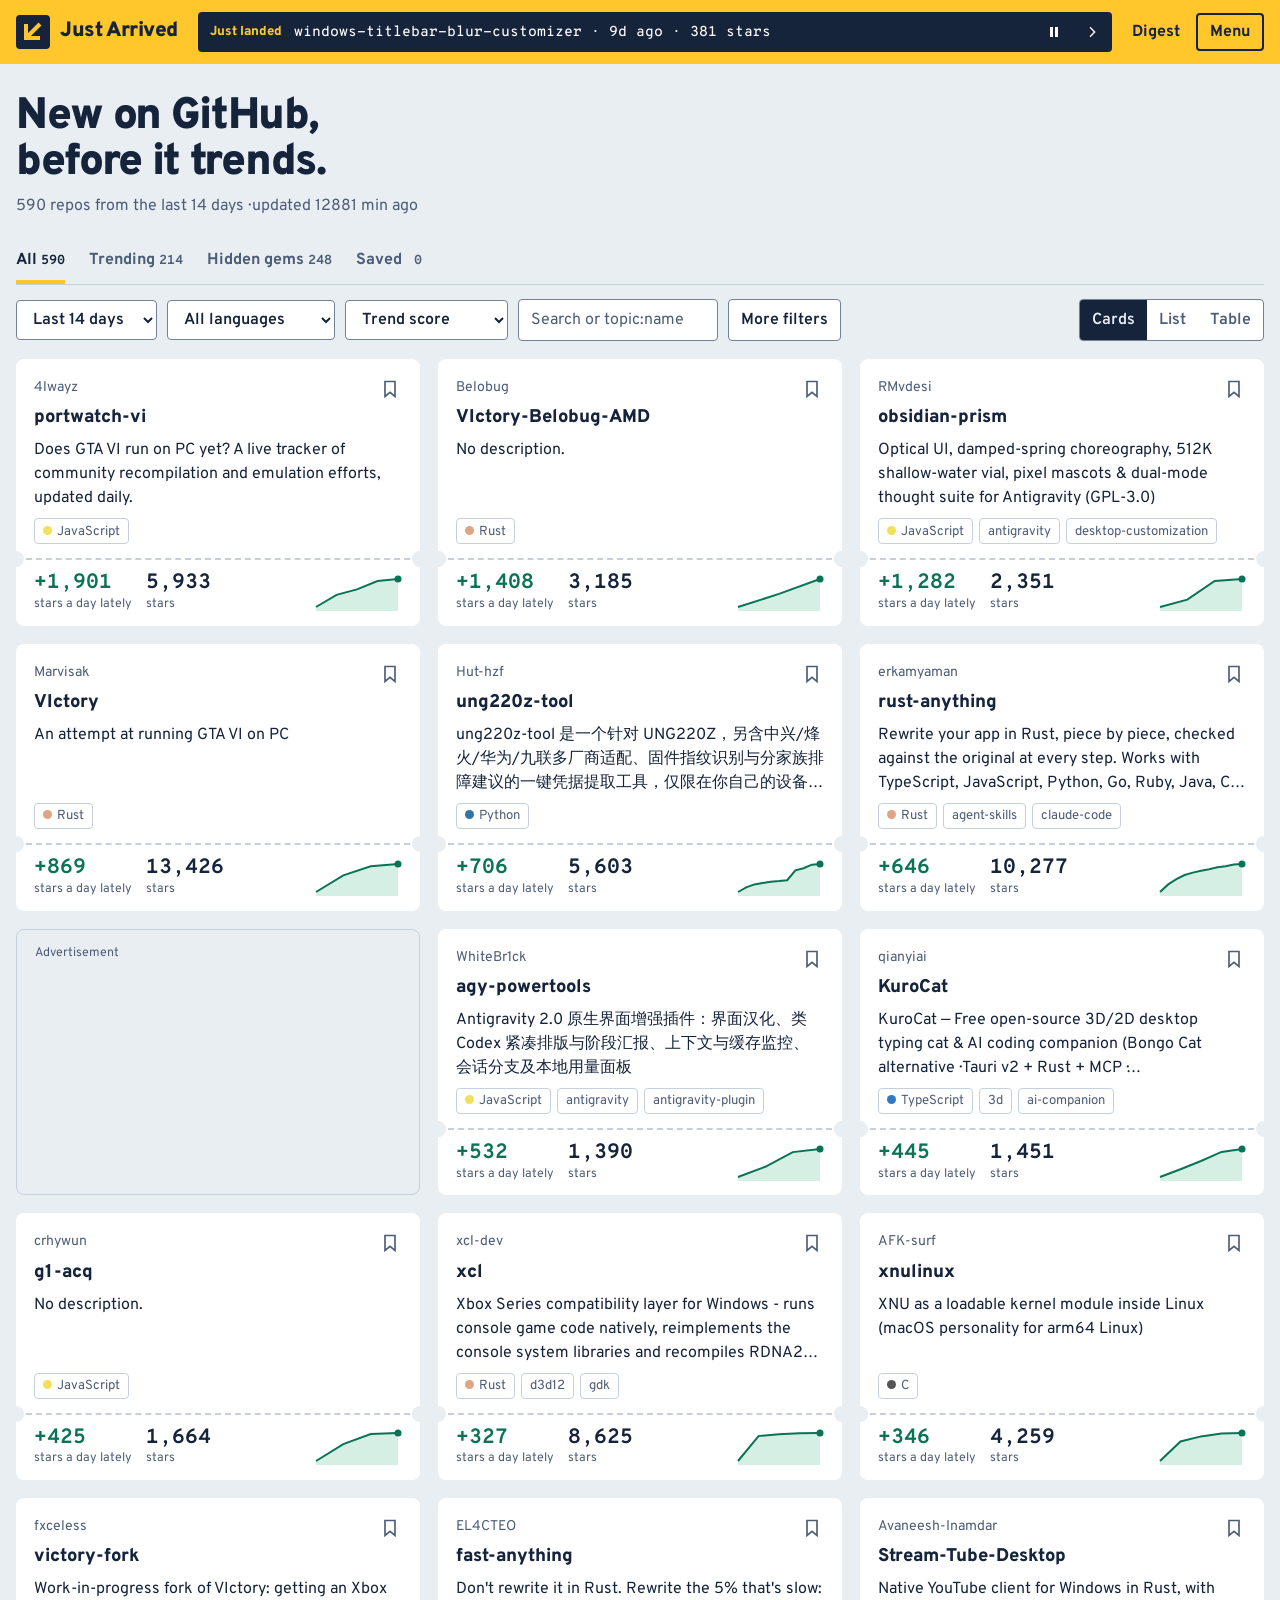
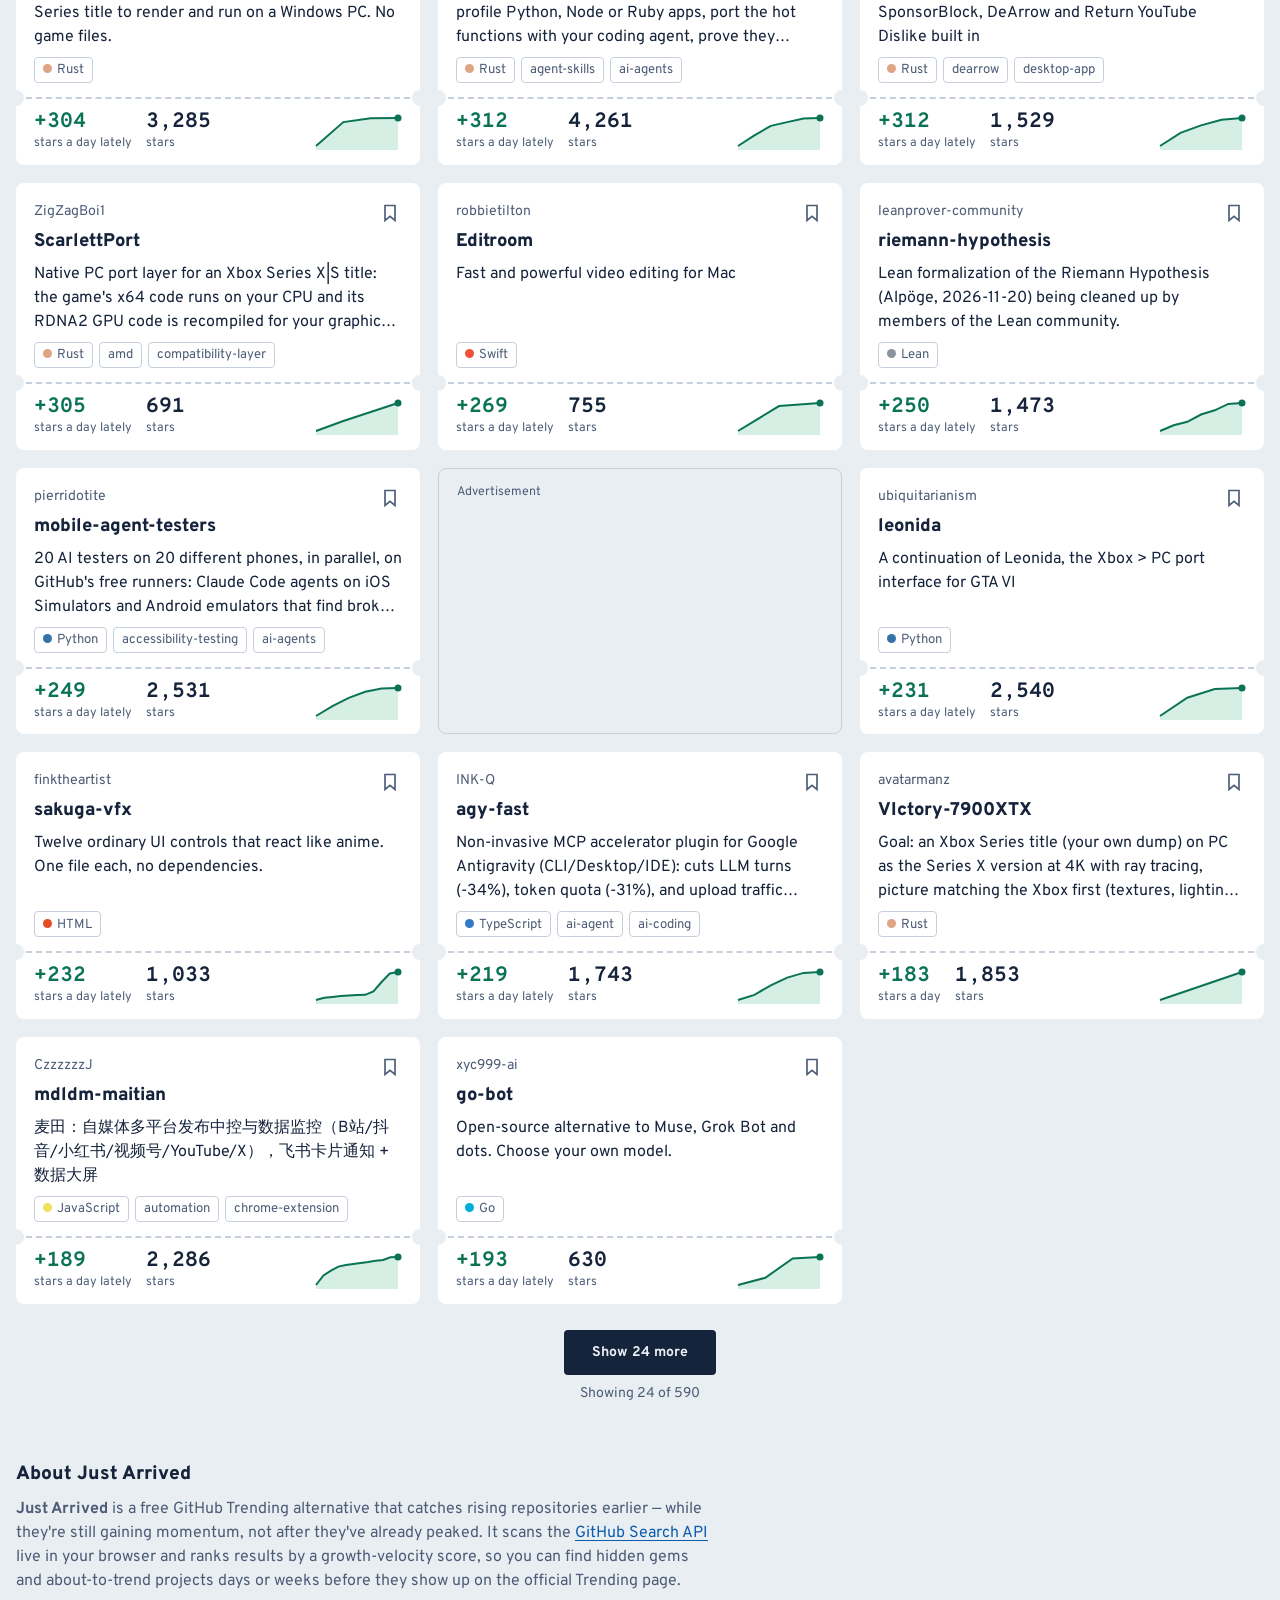
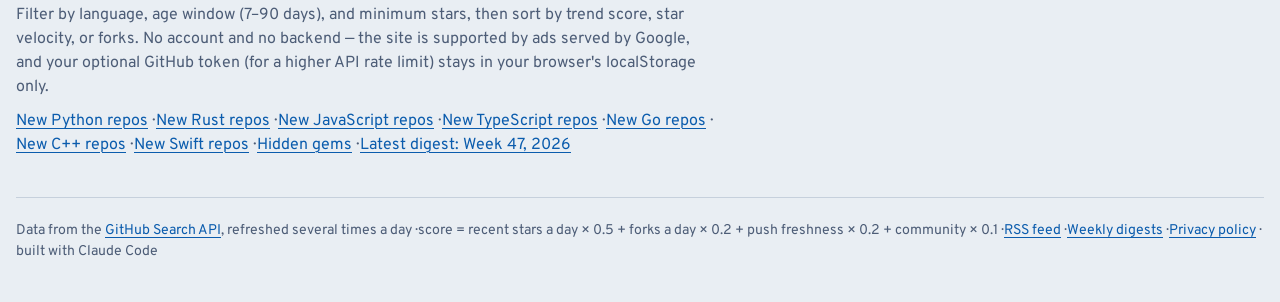
==== commit 7fe162f7: "chore: refresh data snapshot" ====
--- a/index.html
+++ b/index.html
@@ -394,7 +394,7 @@
 <section class="intro">
   <div>
     <h1>New on GitHub, before it trends.</h1>
-    <p><span id="stTotal"><!-- static-total:start -->616 repos from the last 14 days<!-- static-total:end --></span> <span id="dataAsOf"></span></p>
+    <p><span id="stTotal"><!-- static-total:start -->590 repos from the last 14 days<!-- static-total:end --></span> <span id="dataAsOf"></span></p>
   </div>
   <div class="spotlight pending" id="spotlight">
     <div class="spot" aria-hidden="true"><span class="label">&nbsp;</span><span class="who"><span style="width:28px;height:28px"></span><strong>&nbsp;</strong></span><span class="sub">&nbsp;</span></div>
@@ -403,10 +403,10 @@
 </section>
 
 <div class="tabs" id="tabs" role="group" aria-label="Lists">
-  <button class="tab active" data-tab="all">All <span class="count"><!-- static-count-all:start -->616<!-- static-count-all:end --></span></button>
+  <button class="tab active" data-tab="all">All <span class="count"><!-- static-count-all:start -->590<!-- static-count-all:end --></span></button>
   <button class="tab" data-tab="fresh" hidden>Since last visit <span class="count">0</span></button>
-  <button class="tab" data-tab="trend">Trending <span class="count"><!-- static-count-trend:start -->223<!-- static-count-trend:end --></span></button>
-  <button class="tab" data-tab="gems">Hidden gems <span class="count"><!-- static-count-gems:start -->395<!-- static-count-gems:end --></span></button>
+  <button class="tab" data-tab="trend">Trending <span class="count"><!-- static-count-trend:start -->311<!-- static-count-trend:end --></span></button>
+  <button class="tab" data-tab="gems">Hidden gems <span class="count"><!-- static-count-gems:start -->378<!-- static-count-gems:end --></span></button>
   <button class="tab" data-tab="saved">Saved <span class="count">0</span></button>
 </div>
 
@@ -446,14 +446,27 @@
 <article class="card static-card">
 
 <div class="card-main">
+<div class="who"><img class="av" data-img src="https://avatars.githubusercontent.com/u/359682649?v=4&amp;s=72" width="24" height="24" alt="" loading="lazy" decoding="async"><span class="repo-owner">4lwayz</span></div>
+<h2 class="card-h"><a class="repo-name" href="https://github.com/4lwayz/portwatch-vi" rel="noopener nofollow">portwatch-vi</a></h2>
+<p class="desc">Does GTA VI run on PC yet? A live tracker of community recompilation and emulation efforts, updated daily.</p>
+<div class="topics"><span class="chip"><span class="lang-dot"></span>JavaScript</span></div>
+</div>
+<div class="stub">
+<div><b class="up">+1,901</b><small>stars a day lately</small></div>
+<div><b>5,933</b><small>stars</small></div>
+</div>
+</article>
+<article class="card static-card">
+
+<div class="card-main">
 <div class="who"><img class="av" data-img src="https://avatars.githubusercontent.com/u/64326402?v=4&amp;s=72" width="24" height="24" alt="" loading="lazy" decoding="async"><span class="repo-owner">avatarmanz</span></div>
 <h2 class="card-h"><a class="repo-name" href="https://github.com/avatarmanz/VIctory-7900XTX" rel="noopener nofollow">VIctory-7900XTX</a></h2>
 <p class="desc">Goal: an Xbox Series title (your own dump) on PC as the Series X version at 4K with ray tracing, picture matching the Xbox first (textures, lighting), then 30+ fps. Porting, not emulating. RX 7900 XTX first. No game files.</p>
 <div class="topics"><span class="chip"><span class="lang-dot"></span>Rust</span></div>
 </div>
 <div class="stub">
-<div><b class="up">+1,816</b><small>so far (22h)</small></div>
-<div><b>1,816</b><small>stars</small></div>
+<div><b class="up">+1,534</b><small>stars a day</small></div>
+<div><b>1,853</b><small>stars</small></div>
 </div>
 </article>
 <article class="card static-card">
@@ -465,21 +478,21 @@
 <div class="topics"><span class="chip"><span class="lang-dot"></span>Rust</span></div>
 </div>
 <div class="stub">
-<div><b class="up">+1,604</b><small>stars a day</small></div>
-<div><b>2,330</b><small>stars</small></div>
-</div>
-</article>
-<article class="card static-card">
-
-<div class="card-main">
-<div class="who"><img class="av" data-img src="https://avatars.githubusercontent.com/u/359682649?v=4&amp;s=72" width="24" height="24" alt="" loading="lazy" decoding="async"><span class="repo-owner">4lwayz</span></div>
-<h2 class="card-h"><a class="repo-name" href="https://github.com/4lwayz/portwatch-vi" rel="noopener nofollow">portwatch-vi</a></h2>
-<p class="desc">Does GTA VI run on PC yet? A live tracker of community recompilation and emulation efforts, updated daily.</p>
-<div class="topics"><span class="chip"><span class="lang-dot"></span>JavaScript</span></div>
-</div>
-<div class="stub">
-<div><b class="up">+1,552</b><small>stars a day lately</small></div>
-<div><b>5,509</b><small>stars</small></div>
+<div><b class="up">+1,408</b><small>stars a day lately</small></div>
+<div><b>3,185</b><small>stars</small></div>
+</div>
+</article>
+<article class="card static-card">
+
+<div class="card-main">
+<div class="who"><img class="av" data-img src="https://avatars.githubusercontent.com/u/42763205?v=4&amp;s=72" width="24" height="24" alt="" loading="lazy" decoding="async"><span class="repo-owner">RMvdesi</span></div>
+<h2 class="card-h"><a class="repo-name" href="https://github.com/RMvdesi/obsidian-prism" rel="noopener nofollow">obsidian-prism</a></h2>
+<p class="desc">Optical UI, damped-spring choreography, 512K shallow-water vial, pixel mascots &amp; dual-mode thought suite for Antigravity (GPL-3.0)</p>
+<div class="topics"><span class="chip"><span class="lang-dot"></span>JavaScript</span><span class="chip">antigravity</span><span class="chip">desktop-customization</span></div>
+</div>
+<div class="stub">
+<div><b class="up">+1,282</b><small>stars a day lately</small></div>
+<div><b>2,351</b><small>stars</small></div>
 </div>
 </article>
 <article class="card static-card">
@@ -491,8 +504,112 @@
 <div class="topics"><span class="chip"><span class="lang-dot"></span>Rust</span></div>
 </div>
 <div class="stub">
-<div><b class="up">+1,209</b><small>stars a day lately</small></div>
-<div><b>13,238</b><small>stars</small></div>
+<div><b class="up">+869</b><small>stars a day lately</small></div>
+<div><b>13,426</b><small>stars</small></div>
+</div>
+</article>
+<article class="card static-card">
+
+<div class="card-main">
+<div class="who"><img class="av" data-img src="https://avatars.githubusercontent.com/u/68546545?v=4&amp;s=72" width="24" height="24" alt="" loading="lazy" decoding="async"><span class="repo-owner">alesha-pro</span></div>
+<h2 class="card-h"><a class="repo-name" href="https://github.com/alesha-pro/llm.asm" rel="noopener nofollow">llm.asm</a></h2>
+<p class="desc">Qwen3-0.6B inference (12 KB), bare-metal bootable OS (22 KB), and from-scratch Mini-GPT trainer with live Braille TUI (32 KB) in 100% pure x86-64 NASM assembly. Zero C, zero libc, zero dependencies.</p>
+<div class="topics"><span class="chip"><span class="lang-dot"></span>Assembly</span><span class="chip">assembly</span><span class="chip">avx2</span></div>
+</div>
+<div class="stub">
+<div><b class="up">+881</b><small>stars a day</small></div>
+<div><b>1,608</b><small>stars</small></div>
+</div>
+</article>
+<article class="card static-card">
+
+<div class="card-main">
+<div class="who"><img class="av" data-img src="https://avatars.githubusercontent.com/u/57076195?v=4&amp;s=72" width="24" height="24" alt="" loading="lazy" decoding="async"><span class="repo-owner">DoubleGhosty</span></div>
+<h2 class="card-h"><a class="repo-name" href="https://github.com/DoubleGhosty/cool_fox" rel="noopener nofollow">cool_fox</a></h2>
+<p class="desc">cool_fox: Leading CGBJ runtime continuation for GTA VI PC - Pareto residency, Wine/Vulkan fixes, FPS unlock, Port 5 CBV</p>
+<div class="topics"><span class="chip"><span class="lang-dot"></span>Rust</span></div>
+</div>
+<div class="stub">
+<div><b class="up">+708</b><small>so far (18h)</small></div>
+<div><b>708</b><small>stars</small></div>
+</div>
+</article>
+<article class="card static-card">
+
+<div class="card-main">
+<div class="who"><img class="av" data-img src="https://avatars.githubusercontent.com/u/4541943?v=4&amp;s=72" width="24" height="24" alt="" loading="lazy" decoding="async"><span class="repo-owner">lsernau</span></div>
+<h2 class="card-h"><a class="repo-name" href="https://github.com/lsernau/grh-lean" rel="noopener nofollow">grh-lean</a></h2>
+<p class="desc">A short Lean 4 proof of the Generalized Riemann Hypothesis</p>
+<div class="topics"><span class="chip"><span class="lang-dot"></span>Lean</span></div>
+</div>
+<div class="stub">
+<div><b class="up">+718</b><small>stars a day</small></div>
+<div><b>914</b><small>stars</small></div>
+</div>
+</article>
+<article class="card static-card">
+
+<div class="card-main">
+<div class="who"><img class="av" data-img src="https://avatars.githubusercontent.com/u/192405006?v=4&amp;s=72" width="24" height="24" alt="" loading="lazy" decoding="async"><span class="repo-owner">Hut-hzf</span></div>
+<h2 class="card-h"><a class="repo-name" href="https://github.com/Hut-hzf/ung220z-tool" rel="noopener nofollow">ung220z-tool</a></h2>
+<p class="desc">ung220z-tool 是一个针对 UNG220Z，另含中兴/烽火/华为/九联多厂商适配、固件指纹识别与分家族排障建议的一键凭据提取工具，仅限在你自己的设备上用于找回忘记的管理密码、迁移宽带配置或安全自查。</p>
+<div class="topics"><span class="chip"><span class="lang-dot"></span>Python</span></div>
+</div>
+<div class="stub">
+<div><b class="up">+706</b><small>stars a day lately</small></div>
+<div><b>5,603</b><small>stars</small></div>
+</div>
+</article>
+<article class="card static-card">
+<img class="card-img" data-img src="https://repository-images.githubusercontent.com/1471624301/e913bd79-c296-47cb-a727-ff4124bedcf2" alt="" loading="lazy" decoding="async">
+<div class="card-main">
+<div class="who"><img class="av" data-img src="https://avatars.githubusercontent.com/u/263625318?v=4&amp;s=72" width="24" height="24" alt="" loading="lazy" decoding="async"><span class="repo-owner">nexu-io</span></div>
+<h2 class="card-h"><a class="repo-name" href="https://github.com/nexu-io/opengame" rel="noopener nofollow">opengame</a></h2>
+<p class="desc">The Super Game Agent — the Unity &amp; Unreal for AI agents, with 100+ viral games to remix. Turn 20+ coding agents (Claude Code, Codex, DeepSeek, etc.) into a full-stack AI game studio. Build and publish 3D &amp; mini-games to WeChat, Douyin, TikTok, Telegram, itch.io, and more.</p>
+<div class="topics"><span class="chip"><span class="lang-dot"></span>TypeScript</span><span class="chip">agent-skills</span><span class="chip">ai-agents</span></div>
+</div>
+<div class="stub">
+<div><b class="up">+674</b><small>stars a day</small></div>
+<div><b>1,143</b><small>stars</small></div>
+</div>
+</article>
+<article class="card static-card">
+
+<div class="card-main">
+<div class="who"><img class="av" data-img src="https://avatars.githubusercontent.com/u/120629904?v=4&amp;s=72" width="24" height="24" alt="" loading="lazy" decoding="async"><span class="repo-owner">Reukix</span></div>
+<h2 class="card-h"><a class="repo-name" href="https://github.com/Reukix/Reloc" rel="noopener nofollow">Reloc</a></h2>
+<p class="desc">iOS accessory-level location simulator over local loopback (iAP2 / MFi-v3 / NMEA)</p>
+<div class="topics"><span class="chip"><span class="lang-dot"></span>Swift</span></div>
+</div>
+<div class="stub">
+<div><b class="up">+636</b><small>stars a day</small></div>
+<div><b>896</b><small>stars</small></div>
+</div>
+</article>
+<article class="card static-card">
+<img class="card-img" data-img src="https://repository-images.githubusercontent.com/1459971684/45485be8-dd9b-4caa-9e29-35dbccff7519" alt="" loading="lazy" decoding="async">
+<div class="card-main">
+<div class="who"><img class="av" data-img src="https://avatars.githubusercontent.com/u/88717125?v=4&amp;s=72" width="24" height="24" alt="" loading="lazy" decoding="async"><span class="repo-owner">erkamyaman</span></div>
+<h2 class="card-h"><a class="repo-name" href="https://github.com/erkamyaman/rust-anything" rel="noopener nofollow">rust-anything</a></h2>
+<p class="desc">Rewrite your app in Rust, piece by piece, checked against the original at every step. Works with TypeScript, JavaScript, Python, Go, Ruby, Java, C, PHP, C#, Kotlin and PowerShell.</p>
+<div class="topics"><span class="chip"><span class="lang-dot"></span>Rust</span><span class="chip">agent-skills</span><span class="chip">claude-code</span></div>
+</div>
+<div class="stub">
+<div><b class="up">+646</b><small>stars a day lately</small></div>
+<div><b>10,277</b><small>stars</small></div>
+</div>
+</article>
+<article class="card static-card">
+
+<div class="card-main">
+<div class="who"><img class="av" data-img src="https://avatars.githubusercontent.com/u/187858878?v=4&amp;s=72" width="24" height="24" alt="" loading="lazy" decoding="async"><span class="repo-owner">WhiteBr1ck</span></div>
+<h2 class="card-h"><a class="repo-name" href="https://github.com/WhiteBr1ck/agy-powertools" rel="noopener nofollow">agy-powertools</a></h2>
+<p class="desc">Antigravity 2.0 原生界面增强插件：界面汉化、类 Codex 紧凑排版与阶段汇报、上下文与缓存监控、会话分支及本地用量面板</p>
+<div class="topics"><span class="chip"><span class="lang-dot"></span>JavaScript</span><span class="chip">antigravity</span><span class="chip">antigravity-plugin</span></div>
+</div>
+<div class="stub">
+<div><b class="up">+532</b><small>stars a day lately</small></div>
+<div><b>1,390</b><small>stars</small></div>
 </div>
 </article>
 <article class="card static-card">
@@ -504,73 +621,21 @@
 <div class="topics"><span class="chip"><span class="lang-dot"></span>Rust</span></div>
 </div>
 <div class="stub">
-<div><b class="up">+1,270</b><small>stars a day lately</small></div>
-<div><b>3,262</b><small>stars</small></div>
-</div>
-</article>
-<article class="card static-card">
-
-<div class="card-main">
-<div class="who"><img class="av" data-img src="https://avatars.githubusercontent.com/u/42763205?v=4&amp;s=72" width="24" height="24" alt="" loading="lazy" decoding="async"><span class="repo-owner">RMvdesi</span></div>
-<h2 class="card-h"><a class="repo-name" href="https://github.com/RMvdesi/obsidian-prism" rel="noopener nofollow">obsidian-prism</a></h2>
-<p class="desc">Optical UI, damped-spring choreography, 512K shallow-water vial, pixel mascots &amp; dual-mode thought suite for Antigravity (GPL-3.0)</p>
-<div class="topics"><span class="chip"><span class="lang-dot"></span>JavaScript</span><span class="chip">antigravity</span><span class="chip">desktop-customization</span></div>
-</div>
-<div class="stub">
-<div><b class="up">+991</b><small>stars a day lately</small></div>
-<div><b>2,206</b><small>stars</small></div>
-</div>
-</article>
-<article class="card static-card">
-
-<div class="card-main">
-<div class="who"><img class="av" data-img src="https://avatars.githubusercontent.com/u/68546545?v=4&amp;s=72" width="24" height="24" alt="" loading="lazy" decoding="async"><span class="repo-owner">alesha-pro</span></div>
-<h2 class="card-h"><a class="repo-name" href="https://github.com/alesha-pro/llm.asm" rel="noopener nofollow">llm.asm</a></h2>
-<p class="desc">Qwen3-0.6B inference (12 KB), bare-metal bootable OS (22 KB), and from-scratch Mini-GPT trainer with live Braille TUI (32 KB) in 100% pure x86-64 NASM assembly. Zero C, zero libc, zero dependencies.</p>
-<div class="topics"><span class="chip"><span class="lang-dot"></span>Assembly</span><span class="chip">assembly</span><span class="chip">avx2</span></div>
-</div>
-<div class="stub">
-<div><b class="up">+886</b><small>stars a day</small></div>
-<div><b>1,368</b><small>stars</small></div>
-</div>
-</article>
-<article class="card static-card">
-
-<div class="card-main">
-<div class="who"><img class="av" data-img src="https://avatars.githubusercontent.com/u/4541943?v=4&amp;s=72" width="24" height="24" alt="" loading="lazy" decoding="async"><span class="repo-owner">lsernau</span></div>
-<h2 class="card-h"><a class="repo-name" href="https://github.com/lsernau/grh-lean" rel="noopener nofollow">grh-lean</a></h2>
-<p class="desc">A short Lean 4 proof of the Generalized Riemann Hypothesis</p>
-<div class="topics"><span class="chip"><span class="lang-dot"></span>Lean</span></div>
-</div>
-<div class="stub">
-<div><b class="up">+847</b><small>so far (23h)</small></div>
-<div><b>847</b><small>stars</small></div>
-</div>
-</article>
-<article class="card static-card">
-
-<div class="card-main">
-<div class="who"><img class="av" data-img src="https://avatars.githubusercontent.com/u/57076195?v=4&amp;s=72" width="24" height="24" alt="" loading="lazy" decoding="async"><span class="repo-owner">DoubleGhosty</span></div>
-<h2 class="card-h"><a class="repo-name" href="https://github.com/DoubleGhosty/cool_fox" rel="noopener nofollow">cool_fox</a></h2>
-<p class="desc">cool_fox: Leading CGBJ runtime continuation for GTA VI PC - Pareto residency, Wine/Vulkan fixes, FPS unlock, Port 5 CBV</p>
-<div class="topics"><span class="chip"><span class="lang-dot"></span>Rust</span></div>
-</div>
-<div class="stub">
-<div><b class="up">+619</b><small>so far (11h)</small></div>
-<div><b>619</b><small>stars</small></div>
-</div>
-</article>
-<article class="card static-card">
-
-<div class="card-main">
-<div class="who"><img class="av" data-img src="https://avatars.githubusercontent.com/u/120629904?v=4&amp;s=72" width="24" height="24" alt="" loading="lazy" decoding="async"><span class="repo-owner">Reukix</span></div>
-<h2 class="card-h"><a class="repo-name" href="https://github.com/Reukix/Reloc" rel="noopener nofollow">Reloc</a></h2>
-<p class="desc">iOS accessory-level location simulator over local loopback (iAP2 / MFi-v3 / NMEA)</p>
-<div class="topics"><span class="chip"><span class="lang-dot"></span>Swift</span></div>
-</div>
-<div class="stub">
-<div><b class="up">+632</b><small>stars a day</small></div>
-<div><b>713</b><small>stars</small></div>
+<div><b class="up">+304</b><small>stars a day lately</small></div>
+<div><b>3,285</b><small>stars</small></div>
+</div>
+</article>
+<article class="card static-card">
+
+<div class="card-main">
+<div class="who"><img class="av" data-img src="https://avatars.githubusercontent.com/u/77205788?v=4&amp;s=72" width="24" height="24" alt="" loading="lazy" decoding="async"><span class="repo-owner">qianyiai</span></div>
+<h2 class="card-h"><a class="repo-name" href="https://github.com/qianyiai/KuroCat" rel="noopener nofollow">KuroCat</a></h2>
+<p class="desc">KuroCat — Free open-source 3D/2D desktop typing cat &amp; AI coding companion (Bongo Cat alternative · Tauri v2 + Rust + MCP · Claude/Codex/DeepSeek/OBS · Win/Mac/Linux/Android)｜开源3D桌面打字小黑猫与AI伴侣</p>
+<div class="topics"><span class="chip"><span class="lang-dot"></span>TypeScript</span><span class="chip">3d</span><span class="chip">ai-companion</span></div>
+</div>
+<div class="stub">
+<div><b class="up">+445</b><small>stars a day lately</small></div>
+<div><b>1,451</b><small>stars</small></div>
 </div>
 </article>
 <article class="card static-card">
@@ -582,34 +647,34 @@
 <div class="topics"><span class="chip"><span class="lang-dot"></span>JavaScript</span></div>
 </div>
 <div class="stub">
-<div><b class="up">+631</b><small>stars a day lately</small></div>
-<div><b>1,620</b><small>stars</small></div>
-</div>
-</article>
-<article class="card static-card">
-
-<div class="card-main">
-<div class="who"><img class="av" data-img src="https://avatars.githubusercontent.com/u/192405006?v=4&amp;s=72" width="24" height="24" alt="" loading="lazy" decoding="async"><span class="repo-owner">Hut-hzf</span></div>
-<h2 class="card-h"><a class="repo-name" href="https://github.com/Hut-hzf/ung220z-tool" rel="noopener nofollow">ung220z-tool</a></h2>
-<p class="desc">ung220z-tool 是一个针对 UNG220Z，另含中兴/烽火/华为/九联多厂商适配、固件指纹识别与分家族排障建议的一键凭据提取工具，仅限在你自己的设备上用于找回忘记的管理密码、迁移宽带配置或安全自查。</p>
-<div class="topics"><span class="chip"><span class="lang-dot"></span>Python</span></div>
-</div>
-<div class="stub">
-<div><b class="up">+579</b><small>stars a day lately</small></div>
-<div><b>5,472</b><small>stars</small></div>
-</div>
-</article>
-<article class="card static-card">
-<img class="card-img" data-img src="https://repository-images.githubusercontent.com/1459971684/45485be8-dd9b-4caa-9e29-35dbccff7519" alt="" loading="lazy" decoding="async">
-<div class="card-main">
-<div class="who"><img class="av" data-img src="https://avatars.githubusercontent.com/u/88717125?v=4&amp;s=72" width="24" height="24" alt="" loading="lazy" decoding="async"><span class="repo-owner">erkamyaman</span></div>
-<h2 class="card-h"><a class="repo-name" href="https://github.com/erkamyaman/rust-anything" rel="noopener nofollow">rust-anything</a></h2>
-<p class="desc">Rewrite your app in Rust, piece by piece, checked against the original at every step. Works with TypeScript, JavaScript, Python, Go, Ruby, Java, C, PHP, C#, Kotlin and PowerShell.</p>
-<div class="topics"><span class="chip"><span class="lang-dot"></span>Rust</span><span class="chip">agent-skills</span><span class="chip">claude-code</span></div>
-</div>
-<div class="stub">
-<div><b class="up">+516</b><small>stars a day lately</small></div>
-<div><b>10,132</b><small>stars</small></div>
+<div><b class="up">+425</b><small>stars a day lately</small></div>
+<div><b>1,664</b><small>stars</small></div>
+</div>
+</article>
+<article class="card static-card">
+
+<div class="card-main">
+<div class="who"><img class="av" data-img src="https://avatars.githubusercontent.com/u/61893883?v=4&amp;s=72" width="24" height="24" alt="" loading="lazy" decoding="async"><span class="repo-owner">gary23w</span></div>
+<h2 class="card-h"><a class="repo-name" href="https://github.com/gary23w/f-ck_data_brokers" rel="noopener nofollow">f-ck_data_brokers</a></h2>
+<p class="desc">fck_data_brokers.py is a free, open-source Python script that sends opt-out and deletion requests to data brokers on your behalf.</p>
+<div class="topics"><span class="chip"><span class="lang-dot"></span>Python</span><span class="chip">ccpa</span><span class="chip">cli</span></div>
+</div>
+<div class="stub">
+<div><b class="up">+424</b><small>so far (9h)</small></div>
+<div><b>424</b><small>stars</small></div>
+</div>
+</article>
+<article class="card static-card">
+
+<div class="card-main">
+<div class="who"><img class="av" data-img src="https://avatars.githubusercontent.com/u/8345456?v=4&amp;s=72" width="24" height="24" alt="" loading="lazy" decoding="async"><span class="repo-owner">0x1A6C1A9Y</span></div>
+<h2 class="card-h"><a class="repo-name" href="https://github.com/0x1A6C1A9Y/focus-clock" rel="noopener nofollow">focus-clock</a></h2>
+<p class="desc">Un minuteur web minimal pour se concentrer, faire une pause et avancer une chose à la fois.</p>
+<div class="topics"><span class="chip"><span class="lang-dot"></span>HTML</span></div>
+</div>
+<div class="stub">
+<div><b class="up">+407</b><small>so far (13h)</small></div>
+<div><b>407</b><small>stars</small></div>
 </div>
 </article>
 <article class="card static-card">
@@ -621,21 +686,21 @@
 <div class="topics"><span class="chip"><span class="lang-dot"></span>Rust</span><span class="chip">d3d12</span><span class="chip">gdk</span></div>
 </div>
 <div class="stub">
-<div><b class="up">+464</b><small>stars a day lately</small></div>
-<div><b>8,573</b><small>stars</small></div>
-</div>
-</article>
-<article class="card static-card">
-<img class="card-img" data-img src="https://repository-images.githubusercontent.com/1471624301/e913bd79-c296-47cb-a727-ff4124bedcf2" alt="" loading="lazy" decoding="async">
-<div class="card-main">
-<div class="who"><img class="av" data-img src="https://avatars.githubusercontent.com/u/263625318?v=4&amp;s=72" width="24" height="24" alt="" loading="lazy" decoding="async"><span class="repo-owner">nexu-io</span></div>
-<h2 class="card-h"><a class="repo-name" href="https://github.com/nexu-io/opengame" rel="noopener nofollow">opengame</a></h2>
-<p class="desc">The Super Game Agent — the Unity &amp; Unreal for AI agents, with 100+ viral games to remix. Turn 20+ coding agents (Claude Code, Codex, DeepSeek, etc.) into a full-stack AI game studio. Build and publish 3D &amp; mini-games to WeChat, Douyin, TikTok, Telegram, itch.io, and more.</p>
-<div class="topics"><span class="chip"><span class="lang-dot"></span>TypeScript</span><span class="chip">agent-skills</span><span class="chip">ai-agents</span></div>
-</div>
-<div class="stub">
-<div><b class="up">+495</b><small>stars a day</small></div>
-<div><b>700</b><small>stars</small></div>
+<div><b class="up">+327</b><small>stars a day lately</small></div>
+<div><b>8,625</b><small>stars</small></div>
+</div>
+</article>
+<article class="card static-card">
+<img class="card-img" data-img src="https://repository-images.githubusercontent.com/1473688485/eeec0583-ce93-4cce-a5fd-279a15319fe6" alt="" loading="lazy" decoding="async">
+<div class="card-main">
+<div class="who"><img class="av" data-img src="https://avatars.githubusercontent.com/u/358338974?v=4&amp;s=72" width="24" height="24" alt="" loading="lazy" decoding="async"><span class="repo-owner">Pixel679-cmyk</span></div>
+<h2 class="card-h"><a class="repo-name" href="https://github.com/Pixel679-cmyk/windows-titlebar-blur-customizer" rel="noopener nofollow">windows-titlebar-blur-customizer</a></h2>
+<p class="desc">Customize Windows 10 and 11 title bar effects with Aero, Acrylic, Mica and advanced DWM blur effects.</p>
+<div class="topics"><span class="chip"><span class="lang-dot"></span>C++</span><span class="chip">acrylic</span><span class="chip">aero</span></div>
+</div>
+<div class="stub">
+<div><b class="up">+381</b><small>so far (5h)</small></div>
+<div><b>381</b><small>stars</small></div>
 </div>
 </article>
 <article class="card static-card">
@@ -647,86 +712,8 @@
 <div class="topics"><span class="chip"><span class="lang-dot"></span>C</span></div>
 </div>
 <div class="stub">
-<div><b class="up">+507</b><small>stars a day lately</small></div>
-<div><b>4,215</b><small>stars</small></div>
-</div>
-</article>
-<article class="card static-card">
-<img class="card-img" data-img src="https://repository-images.githubusercontent.com/1469329665/88399653-d97c-4eae-88b2-8461e87f205d" alt="" loading="lazy" decoding="async">
-<div class="card-main">
-<div class="who"><img class="av" data-img src="https://avatars.githubusercontent.com/u/360265394?v=4&amp;s=72" width="24" height="24" alt="" loading="lazy" decoding="async"><span class="repo-owner">Indigo-0167</span></div>
-<h2 class="card-h"><a class="repo-name" href="https://github.com/Indigo-0167/universal-game-mod-manager" rel="noopener nofollow">universal-game-mod-manager</a></h2>
-<p class="desc">Free Windows game mod manager to discover, install, update and manage universal Unity and Unreal Engine mods.</p>
-<div class="topics"><span class="chip"><span class="lang-dot"></span>Rust</span><span class="chip">automation</span><span class="chip">desktop</span></div>
-</div>
-<div class="stub">
-<div><b class="up">+518</b><small>stars a day lately</small></div>
-<div><b>1,301</b><small>stars</small></div>
-</div>
-</article>
-<article class="card static-card">
-
-<div class="card-main">
-<div class="who"><img class="av" data-img src="https://avatars.githubusercontent.com/u/283527159?v=4&amp;s=72" width="24" height="24" alt="" loading="lazy" decoding="async"><span class="repo-owner">ubiquitarianism</span></div>
-<h2 class="card-h"><a class="repo-name" href="https://github.com/ubiquitarianism/leonida" rel="noopener nofollow">leonida</a></h2>
-<p class="desc">A continuation of Leonida, the Xbox &gt; PC port interface for GTA VI</p>
-<div class="topics"><span class="chip"><span class="lang-dot"></span>Python</span></div>
-</div>
-<div class="stub">
-<div><b class="up">+392</b><small>stars a day lately</small></div>
-<div><b>2,509</b><small>stars</small></div>
-</div>
-</article>
-<article class="card static-card">
-
-<div class="card-main">
-<div class="who"><img class="av" data-img src="https://avatars.githubusercontent.com/u/187858878?v=4&amp;s=72" width="24" height="24" alt="" loading="lazy" decoding="async"><span class="repo-owner">WhiteBr1ck</span></div>
-<h2 class="card-h"><a class="repo-name" href="https://github.com/WhiteBr1ck/agy-powertools" rel="noopener nofollow">agy-powertools</a></h2>
-<p class="desc">Antigravity 2.0 原生界面增强插件：界面汉化、类 Codex 紧凑排版与阶段汇报、上下文与缓存监控、会话分支及本地用量面板</p>
-<div class="topics"><span class="chip"><span class="lang-dot"></span>JavaScript</span><span class="chip">antigravity</span><span class="chip">antigravity-plugin</span></div>
-</div>
-<div class="stub">
-<div><b class="up">+456</b><small>stars a day lately</small></div>
-<div><b>1,285</b><small>stars</small></div>
-</div>
-</article>
-<article class="card static-card">
-<img class="card-img" data-img src="https://repository-images.githubusercontent.com/1469338376/46082c3e-02e7-416c-bccb-6700d496a87c" alt="" loading="lazy" decoding="async">
-<div class="card-main">
-<div class="who"><img class="av" data-img src="https://avatars.githubusercontent.com/u/357439170?v=4&amp;s=72" width="24" height="24" alt="" loading="lazy" decoding="async"><span class="repo-owner">Umbra9179</span></div>
-<h2 class="card-h"><a class="repo-name" href="https://github.com/Umbra9179/clipboard-history-manager-windows" rel="noopener nofollow">clipboard-history-manager-windows</a></h2>
-<p class="desc">Free open-source Windows clipboard manager with searchable history, image previews, tags, editing and backup.</p>
-<div class="topics"><span class="chip"><span class="lang-dot"></span>C#</span><span class="chip">clipboard</span><span class="chip">clipboard-history</span></div>
-</div>
-<div class="stub">
-<div><b class="up">+428</b><small>stars a day</small></div>
-<div><b>1,263</b><small>stars</small></div>
-</div>
-</article>
-<article class="card static-card">
-
-<div class="card-main">
-<div class="who"><img class="av" data-img src="https://avatars.githubusercontent.com/u/77205788?v=4&amp;s=72" width="24" height="24" alt="" loading="lazy" decoding="async"><span class="repo-owner">qianyiai</span></div>
-<h2 class="card-h"><a class="repo-name" href="https://github.com/qianyiai/KuroCat" rel="noopener nofollow">KuroCat</a></h2>
-<p class="desc">KuroCat — Free open-source 3D/2D desktop typing cat &amp; AI coding companion (Bongo Cat alternative · Tauri v2 + Rust + MCP · Claude/Codex/DeepSeek/OBS · Win/Mac/Linux/Android)｜开源3D桌面打字小黑猫与AI伴侣</p>
-<div class="topics"><span class="chip"><span class="lang-dot"></span>TypeScript</span><span class="chip">3d</span><span class="chip">ai-companion</span></div>
-</div>
-<div class="stub">
-<div><b class="up">+394</b><small>stars a day lately</small></div>
-<div><b>1,330</b><small>stars</small></div>
-</div>
-</article>
-<article class="card static-card">
-<img class="card-img" data-img src="https://repository-images.githubusercontent.com/1460452633/e9e71cf3-4c59-4b76-bd47-c15c7010b355" alt="" loading="lazy" decoding="async">
-<div class="card-main">
-<div class="who"><img class="av" data-img src="https://avatars.githubusercontent.com/u/132000863?v=4&amp;s=72" width="24" height="24" alt="" loading="lazy" decoding="async"><span class="repo-owner">pierridotite</span></div>
-<h2 class="card-h"><a class="repo-name" href="https://github.com/pierridotite/mobile-agent-testers" rel="noopener nofollow">mobile-agent-testers</a></h2>
-<p class="desc">20 AI testers on 20 different phones, in parallel, on GitHub&#39;s free runners: Claude Code agents on iOS Simulators and Android emulators that find broken flows, translation, layout and accessibility bugs</p>
-<div class="topics"><span class="chip"><span class="lang-dot"></span>Python</span><span class="chip">accessibility-testing</span><span class="chip">ai-agents</span></div>
-</div>
-<div class="stub">
-<div><b class="up">+372</b><small>stars a day lately</small></div>
-<div><b>2,490</b><small>stars</small></div>
+<div><b class="up">+346</b><small>stars a day lately</small></div>
+<div><b>4,259</b><small>stars</small></div>
 </div>
 </article>
 <article class="card static-card">
@@ -738,21 +725,34 @@
 <div class="topics"><span class="chip"><span class="lang-dot"></span>Rust</span><span class="chip">agent-skills</span><span class="chip">ai-agents</span></div>
 </div>
 <div class="stub">
-<div><b class="up">+343</b><small>stars a day lately</small></div>
-<div><b>4,205</b><small>stars</small></div>
-</div>
-</article>
-<article class="card static-card">
-
-<div class="card-main">
-<div class="who"><img class="av" data-img src="https://avatars.githubusercontent.com/u/321947908?v=4&amp;s=72" width="24" height="24" alt="" loading="lazy" decoding="async"><span class="repo-owner">hunterhughes74</span></div>
-<h2 class="card-h"><a class="repo-name" href="https://github.com/hunterhughes74/PClabs" rel="noopener nofollow">PClabs</a></h2>
-<p class="desc">No description.</p>
-<div class="topics"><span class="chip"><span class="lang-dot"></span>Lua</span><span class="chip">clipping</span><span class="chip">gta6-preload</span></div>
-</div>
-<div class="stub">
-<div><b class="up">+364</b><small>so far (10h)</small></div>
-<div><b>364</b><small>stars</small></div>
+<div><b class="up">+312</b><small>stars a day lately</small></div>
+<div><b>4,261</b><small>stars</small></div>
+</div>
+</article>
+<article class="card static-card">
+
+<div class="card-main">
+<div class="who"><img class="av" data-img src="https://avatars.githubusercontent.com/u/104128879?v=4&amp;s=72" width="24" height="24" alt="" loading="lazy" decoding="async"><span class="repo-owner">Avaneesh-Inamdar</span></div>
+<h2 class="card-h"><a class="repo-name" href="https://github.com/Avaneesh-Inamdar/Stream-Tube-Desktop" rel="noopener nofollow">Stream-Tube-Desktop</a></h2>
+<p class="desc">Native YouTube client for Windows in Rust, with SponsorBlock, DeArrow and Return YouTube Dislike built in</p>
+<div class="topics"><span class="chip"><span class="lang-dot"></span>Rust</span><span class="chip">dearrow</span><span class="chip">desktop-app</span></div>
+</div>
+<div class="stub">
+<div><b class="up">+312</b><small>stars a day lately</small></div>
+<div><b>1,529</b><small>stars</small></div>
+</div>
+</article>
+<article class="card static-card">
+
+<div class="card-main">
+<div class="who"><img class="av" data-img src="https://avatars.githubusercontent.com/u/66926735?v=4&amp;s=72" width="24" height="24" alt="" loading="lazy" decoding="async"><span class="repo-owner">ZigZagBoi1</span></div>
+<h2 class="card-h"><a class="repo-name" href="https://github.com/ZigZagBoi1/ScarlettPort" rel="noopener nofollow">ScarlettPort</a></h2>
+<p class="desc">Native PC port layer for an Xbox Series X|S title: the game&#39;s x64 code runs on your CPU and its RDNA2 GPU code is recompiled for your graphics card. Bring your own files.</p>
+<div class="topics"><span class="chip"><span class="lang-dot"></span>Rust</span><span class="chip">amd</span><span class="chip">compatibility-layer</span></div>
+</div>
+<div class="stub">
+<div><b class="up">+305</b><small>stars a day lately</small></div>
+<div><b>691</b><small>stars</small></div>
 </div>
 </article>
 </div><!-- static-list:end --></div><div id="cardGrid" class="grid" hidden></div></div>
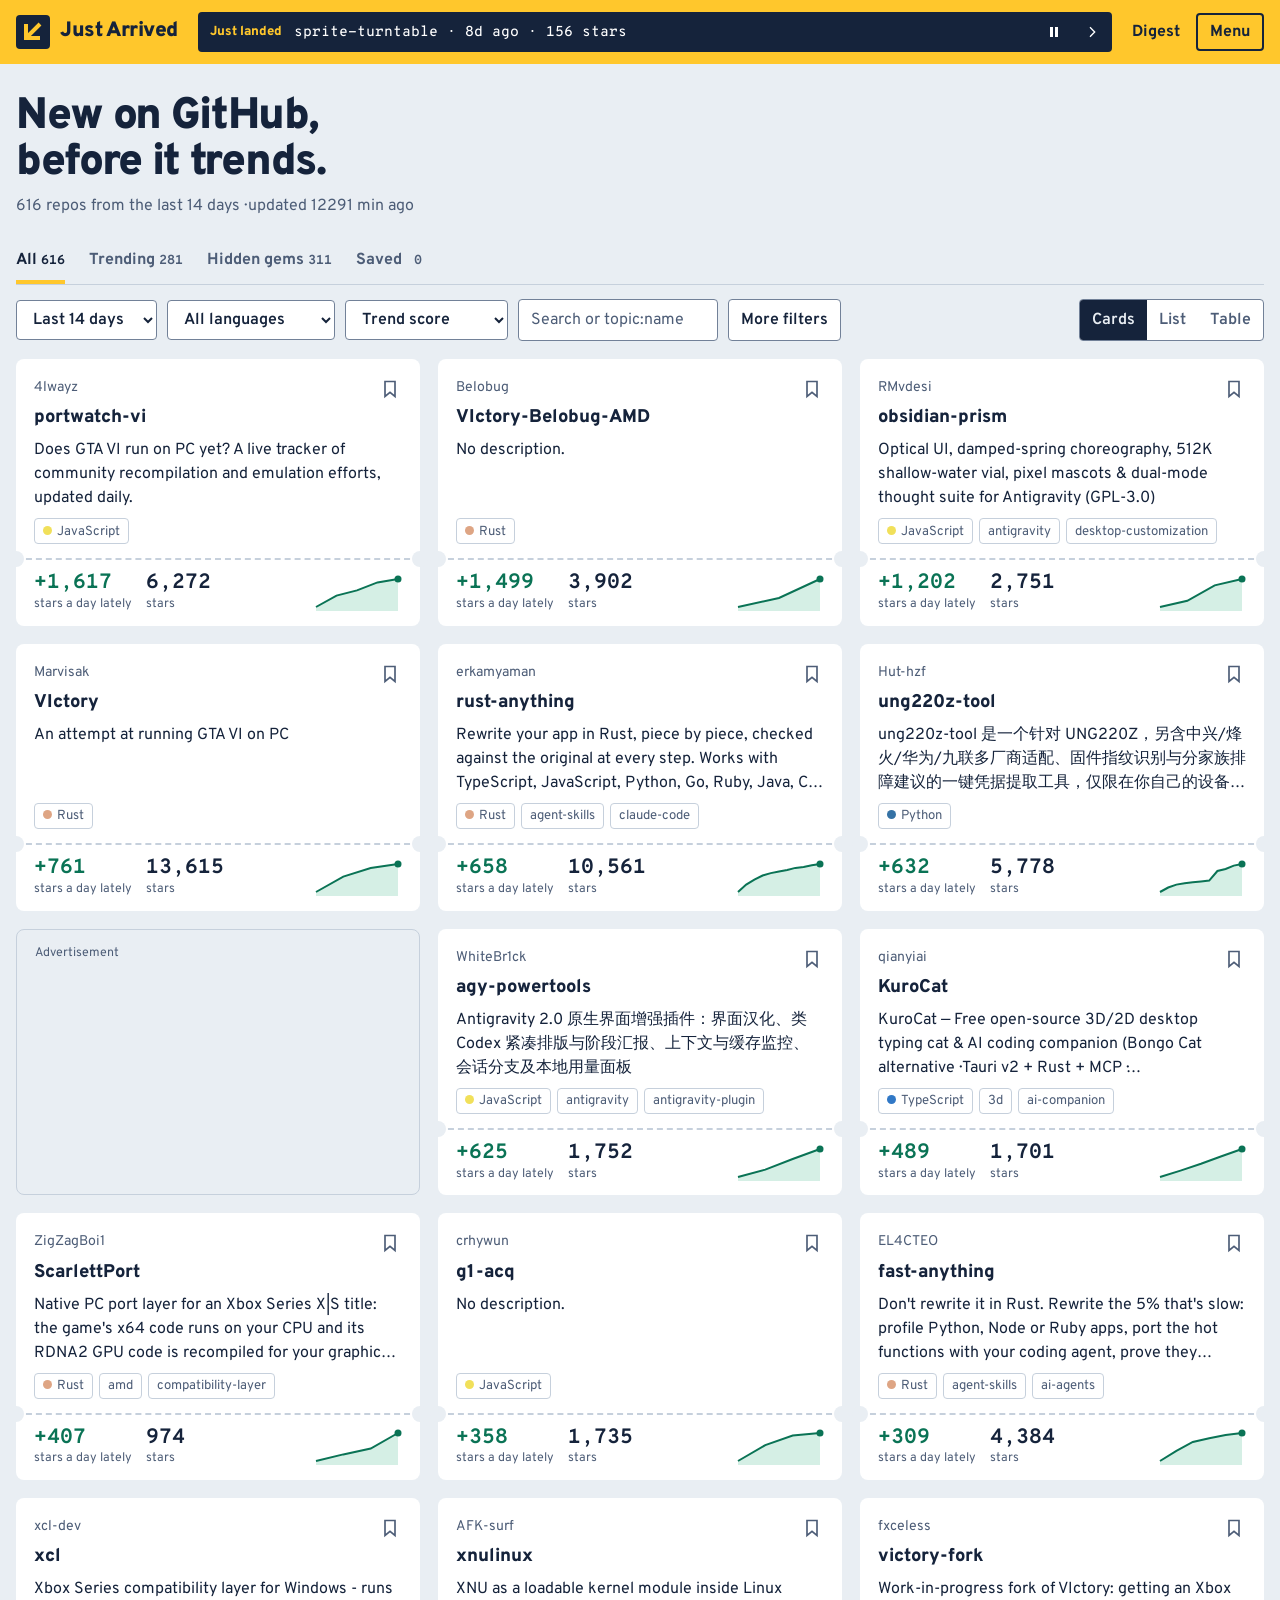
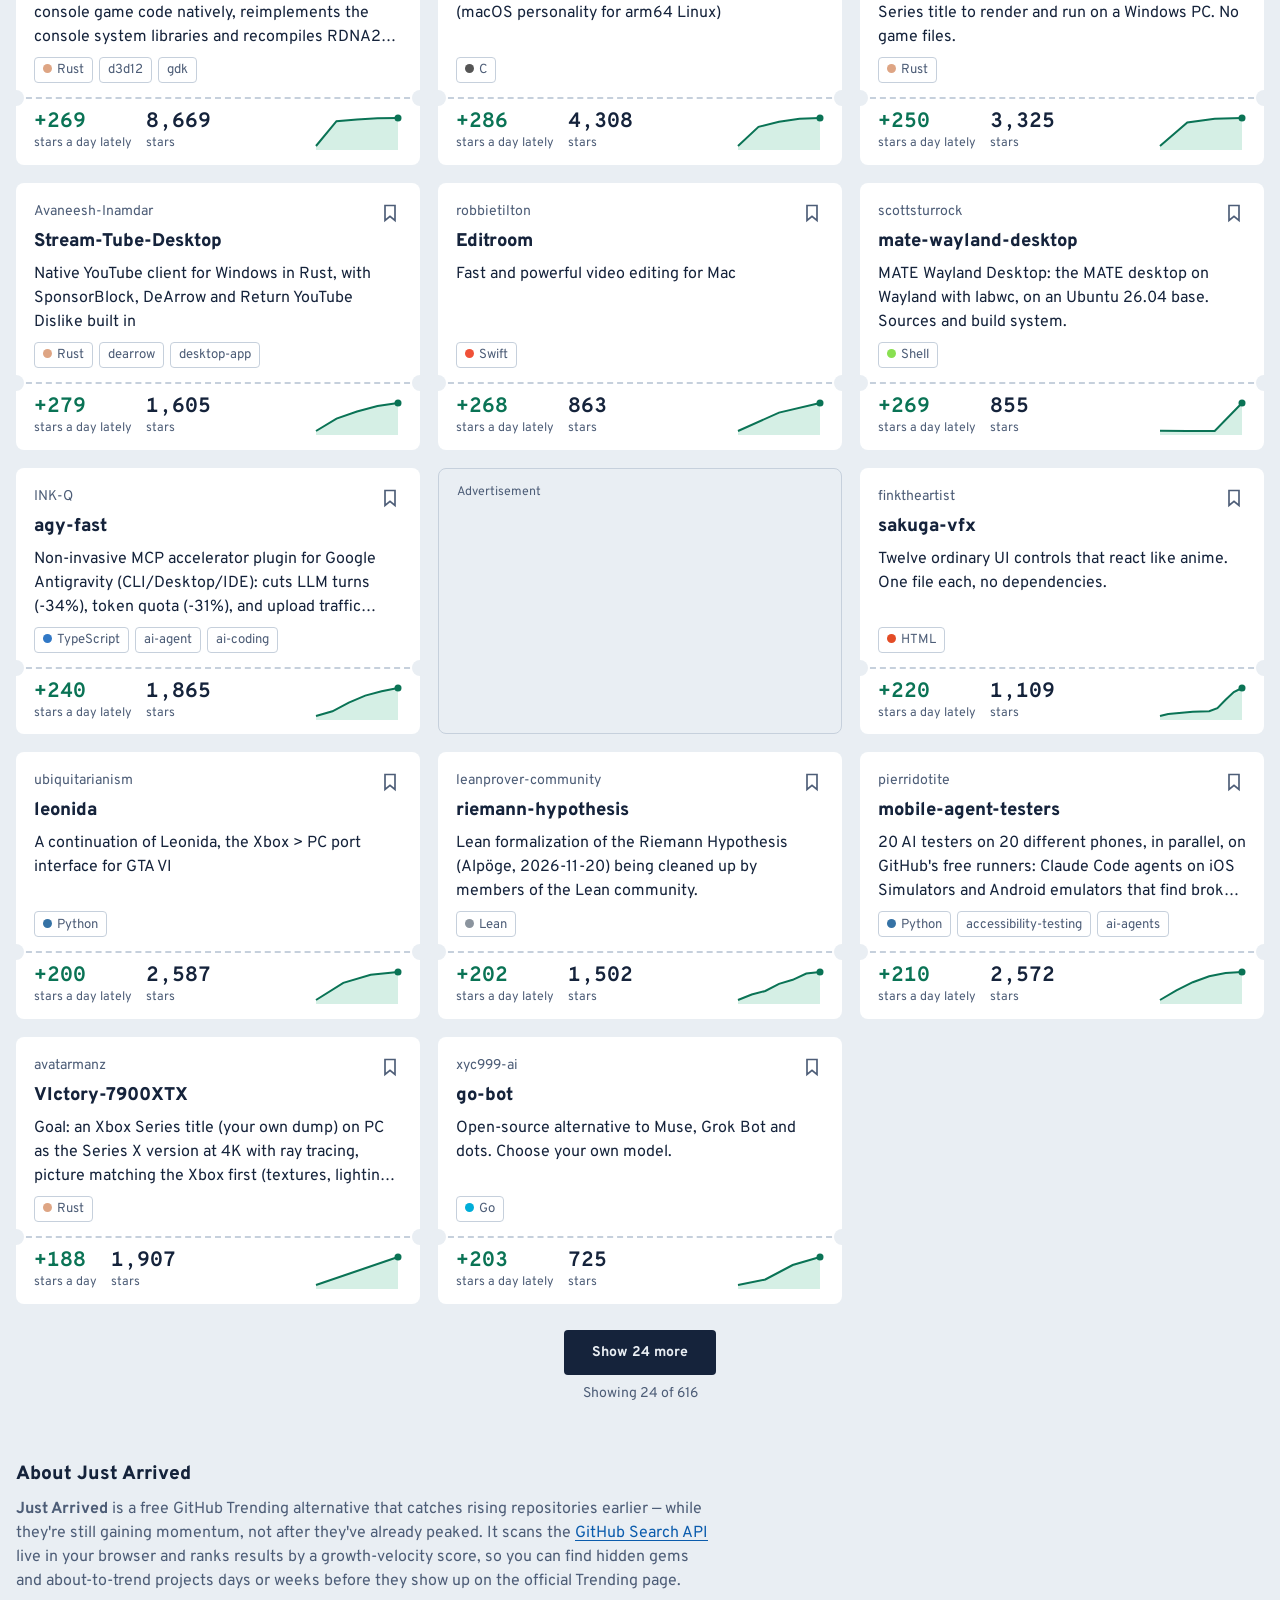
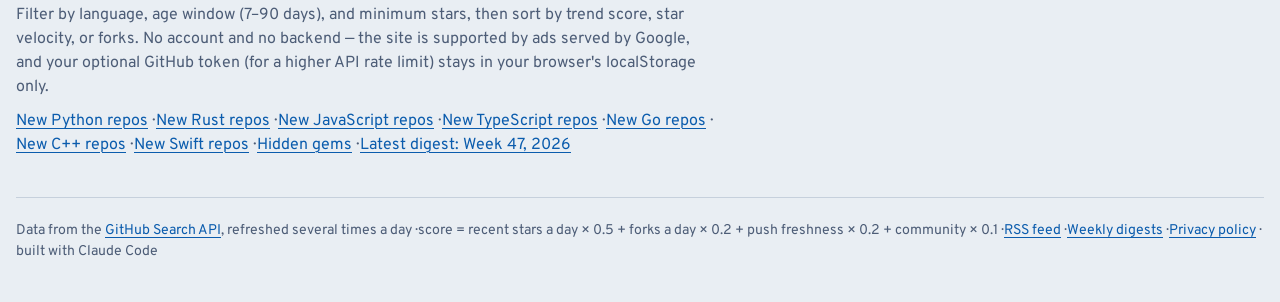
==== commit d24d7c37: "chore: refresh data snapshot" ====
--- a/index.html
+++ b/index.html
@@ -394,7 +394,7 @@
 <section class="intro">
   <div>
     <h1>New on GitHub, before it trends.</h1>
-    <p><span id="stTotal"><!-- static-total:start -->590 repos from the last 14 days<!-- static-total:end --></span> <span id="dataAsOf"></span></p>
+    <p><span id="stTotal"><!-- static-total:start -->616 repos from the last 14 days<!-- static-total:end --></span> <span id="dataAsOf"></span></p>
   </div>
   <div class="spotlight pending" id="spotlight">
     <div class="spot" aria-hidden="true"><span class="label">&nbsp;</span><span class="who"><span style="width:28px;height:28px"></span><strong>&nbsp;</strong></span><span class="sub">&nbsp;</span></div>
@@ -403,10 +403,10 @@
 </section>
 
 <div class="tabs" id="tabs" role="group" aria-label="Lists">
-  <button class="tab active" data-tab="all">All <span class="count"><!-- static-count-all:start -->590<!-- static-count-all:end --></span></button>
+  <button class="tab active" data-tab="all">All <span class="count"><!-- static-count-all:start -->616<!-- static-count-all:end --></span></button>
   <button class="tab" data-tab="fresh" hidden>Since last visit <span class="count">0</span></button>
-  <button class="tab" data-tab="trend">Trending <span class="count"><!-- static-count-trend:start -->311<!-- static-count-trend:end --></span></button>
-  <button class="tab" data-tab="gems">Hidden gems <span class="count"><!-- static-count-gems:start -->378<!-- static-count-gems:end --></span></button>
+  <button class="tab" data-tab="trend">Trending <span class="count"><!-- static-count-trend:start -->379<!-- static-count-trend:end --></span></button>
+  <button class="tab" data-tab="gems">Hidden gems <span class="count"><!-- static-count-gems:start -->444<!-- static-count-gems:end --></span></button>
   <button class="tab" data-tab="saved">Saved <span class="count">0</span></button>
 </div>
 
@@ -446,14 +446,27 @@
 <article class="card static-card">
 
 <div class="card-main">
+<div class="who"><img class="av" data-img src="https://avatars.githubusercontent.com/u/169477042?v=4&amp;s=72" width="24" height="24" alt="" loading="lazy" decoding="async"><span class="repo-owner">Belobug</span></div>
+<h2 class="card-h"><a class="repo-name" href="https://github.com/Belobug/VIctory-Belobug-AMD" rel="noopener nofollow">VIctory-Belobug-AMD</a></h2>
+<p class="desc">No description.</p>
+<div class="topics"><span class="chip"><span class="lang-dot"></span>Rust</span></div>
+</div>
+<div class="stub">
+<div><b class="up">+1,499</b><small>stars a day lately</small></div>
+<div><b>3,902</b><small>stars</small></div>
+</div>
+</article>
+<article class="card static-card">
+
+<div class="card-main">
 <div class="who"><img class="av" data-img src="https://avatars.githubusercontent.com/u/359682649?v=4&amp;s=72" width="24" height="24" alt="" loading="lazy" decoding="async"><span class="repo-owner">4lwayz</span></div>
 <h2 class="card-h"><a class="repo-name" href="https://github.com/4lwayz/portwatch-vi" rel="noopener nofollow">portwatch-vi</a></h2>
 <p class="desc">Does GTA VI run on PC yet? A live tracker of community recompilation and emulation efforts, updated daily.</p>
 <div class="topics"><span class="chip"><span class="lang-dot"></span>JavaScript</span></div>
 </div>
 <div class="stub">
-<div><b class="up">+1,901</b><small>stars a day lately</small></div>
-<div><b>5,933</b><small>stars</small></div>
+<div><b class="up">+1,617</b><small>stars a day lately</small></div>
+<div><b>6,272</b><small>stars</small></div>
 </div>
 </article>
 <article class="card static-card">
@@ -465,21 +478,8 @@
 <div class="topics"><span class="chip"><span class="lang-dot"></span>Rust</span></div>
 </div>
 <div class="stub">
-<div><b class="up">+1,534</b><small>stars a day</small></div>
-<div><b>1,853</b><small>stars</small></div>
-</div>
-</article>
-<article class="card static-card">
-
-<div class="card-main">
-<div class="who"><img class="av" data-img src="https://avatars.githubusercontent.com/u/169477042?v=4&amp;s=72" width="24" height="24" alt="" loading="lazy" decoding="async"><span class="repo-owner">Belobug</span></div>
-<h2 class="card-h"><a class="repo-name" href="https://github.com/Belobug/VIctory-Belobug-AMD" rel="noopener nofollow">VIctory-Belobug-AMD</a></h2>
-<p class="desc">No description.</p>
-<div class="topics"><span class="chip"><span class="lang-dot"></span>Rust</span></div>
-</div>
-<div class="stub">
-<div><b class="up">+1,408</b><small>stars a day lately</small></div>
-<div><b>3,185</b><small>stars</small></div>
+<div><b class="up">+1,179</b><small>stars a day</small></div>
+<div><b>1,907</b><small>stars</small></div>
 </div>
 </article>
 <article class="card static-card">
@@ -491,8 +491,21 @@
 <div class="topics"><span class="chip"><span class="lang-dot"></span>JavaScript</span><span class="chip">antigravity</span><span class="chip">desktop-customization</span></div>
 </div>
 <div class="stub">
-<div><b class="up">+1,282</b><small>stars a day lately</small></div>
-<div><b>2,351</b><small>stars</small></div>
+<div><b class="up">+1,202</b><small>stars a day lately</small></div>
+<div><b>2,751</b><small>stars</small></div>
+</div>
+</article>
+<article class="card static-card">
+<img class="card-img" data-img src="https://repository-images.githubusercontent.com/1473688485/eeec0583-ce93-4cce-a5fd-279a15319fe6" alt="" loading="lazy" decoding="async">
+<div class="card-main">
+<div class="who"><img class="av" data-img src="https://avatars.githubusercontent.com/u/358338974?v=4&amp;s=72" width="24" height="24" alt="" loading="lazy" decoding="async"><span class="repo-owner">Pixel679-cmyk</span></div>
+<h2 class="card-h"><a class="repo-name" href="https://github.com/Pixel679-cmyk/windows-titlebar-blur-customizer" rel="noopener nofollow">windows-titlebar-blur-customizer</a></h2>
+<p class="desc">Customize Windows 10 and 11 title bar effects with Aero, Acrylic, Mica and advanced DWM blur effects.</p>
+<div class="topics"><span class="chip"><span class="lang-dot"></span>C++</span><span class="chip">acrylic</span><span class="chip">aero</span></div>
+</div>
+<div class="stub">
+<div><b class="up">+1,029</b><small>so far (15h)</small></div>
+<div><b>1,029</b><small>stars</small></div>
 </div>
 </article>
 <article class="card static-card">
@@ -504,8 +517,21 @@
 <div class="topics"><span class="chip"><span class="lang-dot"></span>Rust</span></div>
 </div>
 <div class="stub">
-<div><b class="up">+869</b><small>stars a day lately</small></div>
-<div><b>13,426</b><small>stars</small></div>
+<div><b class="up">+761</b><small>stars a day lately</small></div>
+<div><b>13,615</b><small>stars</small></div>
+</div>
+</article>
+<article class="card static-card">
+<img class="card-img" data-img src="https://repository-images.githubusercontent.com/1471624301/e913bd79-c296-47cb-a727-ff4124bedcf2" alt="" loading="lazy" decoding="async">
+<div class="card-main">
+<div class="who"><img class="av" data-img src="https://avatars.githubusercontent.com/u/263625318?v=4&amp;s=72" width="24" height="24" alt="" loading="lazy" decoding="async"><span class="repo-owner">nexu-io</span></div>
+<h2 class="card-h"><a class="repo-name" href="https://github.com/nexu-io/opengame" rel="noopener nofollow">opengame</a></h2>
+<p class="desc">The Super Game Agent — the Unity &amp; Unreal for AI agents, with 100+ viral games to remix. Turn 20+ coding agents (Claude Code, Codex, DeepSeek, etc.) into a full-stack AI game studio. Build and publish 3D &amp; mini-games to WeChat, Douyin, TikTok, Telegram, itch.io, and more.</p>
+<div class="topics"><span class="chip"><span class="lang-dot"></span>TypeScript</span><span class="chip">agent-skills</span><span class="chip">ai-agents</span></div>
+</div>
+<div class="stub">
+<div><b class="up">+863</b><small>stars a day</small></div>
+<div><b>1,816</b><small>stars</small></div>
 </div>
 </article>
 <article class="card static-card">
@@ -517,8 +543,8 @@
 <div class="topics"><span class="chip"><span class="lang-dot"></span>Assembly</span><span class="chip">assembly</span><span class="chip">avx2</span></div>
 </div>
 <div class="stub">
-<div><b class="up">+881</b><small>stars a day</small></div>
-<div><b>1,608</b><small>stars</small></div>
+<div><b class="up">+832</b><small>stars a day</small></div>
+<div><b>1,859</b><small>stars</small></div>
 </div>
 </article>
 <article class="card static-card">
@@ -530,8 +556,60 @@
 <div class="topics"><span class="chip"><span class="lang-dot"></span>Rust</span></div>
 </div>
 <div class="stub">
-<div><b class="up">+708</b><small>so far (18h)</small></div>
-<div><b>708</b><small>stars</small></div>
+<div><b class="up">+683</b><small>stars a day</small></div>
+<div><b>806</b><small>stars</small></div>
+</div>
+</article>
+<article class="card static-card">
+
+<div class="card-main">
+<div class="who"><img class="av" data-img src="https://avatars.githubusercontent.com/u/120629904?v=4&amp;s=72" width="24" height="24" alt="" loading="lazy" decoding="async"><span class="repo-owner">Reukix</span></div>
+<h2 class="card-h"><a class="repo-name" href="https://github.com/Reukix/Reloc" rel="noopener nofollow">Reloc</a></h2>
+<p class="desc">iOS accessory-level location simulator over local loopback (iAP2 / MFi-v3 / NMEA)</p>
+<div class="topics"><span class="chip"><span class="lang-dot"></span>Swift</span></div>
+</div>
+<div class="stub">
+<div><b class="up">+681</b><small>stars a day</small></div>
+<div><b>1,237</b><small>stars</small></div>
+</div>
+</article>
+<article class="card static-card">
+<img class="card-img" data-img src="https://repository-images.githubusercontent.com/1459971684/45485be8-dd9b-4caa-9e29-35dbccff7519" alt="" loading="lazy" decoding="async">
+<div class="card-main">
+<div class="who"><img class="av" data-img src="https://avatars.githubusercontent.com/u/88717125?v=4&amp;s=72" width="24" height="24" alt="" loading="lazy" decoding="async"><span class="repo-owner">erkamyaman</span></div>
+<h2 class="card-h"><a class="repo-name" href="https://github.com/erkamyaman/rust-anything" rel="noopener nofollow">rust-anything</a></h2>
+<p class="desc">Rewrite your app in Rust, piece by piece, checked against the original at every step. Works with TypeScript, JavaScript, Python, Go, Ruby, Java, C, PHP, C#, Kotlin and PowerShell.</p>
+<div class="topics"><span class="chip"><span class="lang-dot"></span>Rust</span><span class="chip">agent-skills</span><span class="chip">claude-code</span></div>
+</div>
+<div class="stub">
+<div><b class="up">+658</b><small>stars a day lately</small></div>
+<div><b>10,561</b><small>stars</small></div>
+</div>
+</article>
+<article class="card static-card">
+
+<div class="card-main">
+<div class="who"><img class="av" data-img src="https://avatars.githubusercontent.com/u/192405006?v=4&amp;s=72" width="24" height="24" alt="" loading="lazy" decoding="async"><span class="repo-owner">Hut-hzf</span></div>
+<h2 class="card-h"><a class="repo-name" href="https://github.com/Hut-hzf/ung220z-tool" rel="noopener nofollow">ung220z-tool</a></h2>
+<p class="desc">ung220z-tool 是一个针对 UNG220Z，另含中兴/烽火/华为/九联多厂商适配、固件指纹识别与分家族排障建议的一键凭据提取工具，仅限在你自己的设备上用于找回忘记的管理密码、迁移宽带配置或安全自查。</p>
+<div class="topics"><span class="chip"><span class="lang-dot"></span>Python</span></div>
+</div>
+<div class="stub">
+<div><b class="up">+632</b><small>stars a day lately</small></div>
+<div><b>5,778</b><small>stars</small></div>
+</div>
+</article>
+<article class="card static-card">
+
+<div class="card-main">
+<div class="who"><img class="av" data-img src="https://avatars.githubusercontent.com/u/187858878?v=4&amp;s=72" width="24" height="24" alt="" loading="lazy" decoding="async"><span class="repo-owner">WhiteBr1ck</span></div>
+<h2 class="card-h"><a class="repo-name" href="https://github.com/WhiteBr1ck/agy-powertools" rel="noopener nofollow">agy-powertools</a></h2>
+<p class="desc">Antigravity 2.0 原生界面增强插件：界面汉化、类 Codex 紧凑排版与阶段汇报、上下文与缓存监控、会话分支及本地用量面板</p>
+<div class="topics"><span class="chip"><span class="lang-dot"></span>JavaScript</span><span class="chip">antigravity</span><span class="chip">antigravity-plugin</span></div>
+</div>
+<div class="stub">
+<div><b class="up">+625</b><small>stars a day lately</small></div>
+<div><b>1,752</b><small>stars</small></div>
 </div>
 </article>
 <article class="card static-card">
@@ -543,73 +621,60 @@
 <div class="topics"><span class="chip"><span class="lang-dot"></span>Lean</span></div>
 </div>
 <div class="stub">
-<div><b class="up">+718</b><small>stars a day</small></div>
-<div><b>914</b><small>stars</small></div>
-</div>
-</article>
-<article class="card static-card">
-
-<div class="card-main">
-<div class="who"><img class="av" data-img src="https://avatars.githubusercontent.com/u/192405006?v=4&amp;s=72" width="24" height="24" alt="" loading="lazy" decoding="async"><span class="repo-owner">Hut-hzf</span></div>
-<h2 class="card-h"><a class="repo-name" href="https://github.com/Hut-hzf/ung220z-tool" rel="noopener nofollow">ung220z-tool</a></h2>
-<p class="desc">ung220z-tool 是一个针对 UNG220Z，另含中兴/烽火/华为/九联多厂商适配、固件指纹识别与分家族排障建议的一键凭据提取工具，仅限在你自己的设备上用于找回忘记的管理密码、迁移宽带配置或安全自查。</p>
-<div class="topics"><span class="chip"><span class="lang-dot"></span>Python</span></div>
-</div>
-<div class="stub">
-<div><b class="up">+706</b><small>stars a day lately</small></div>
-<div><b>5,603</b><small>stars</small></div>
-</div>
-</article>
-<article class="card static-card">
-<img class="card-img" data-img src="https://repository-images.githubusercontent.com/1471624301/e913bd79-c296-47cb-a727-ff4124bedcf2" alt="" loading="lazy" decoding="async">
-<div class="card-main">
-<div class="who"><img class="av" data-img src="https://avatars.githubusercontent.com/u/263625318?v=4&amp;s=72" width="24" height="24" alt="" loading="lazy" decoding="async"><span class="repo-owner">nexu-io</span></div>
-<h2 class="card-h"><a class="repo-name" href="https://github.com/nexu-io/opengame" rel="noopener nofollow">opengame</a></h2>
-<p class="desc">The Super Game Agent — the Unity &amp; Unreal for AI agents, with 100+ viral games to remix. Turn 20+ coding agents (Claude Code, Codex, DeepSeek, etc.) into a full-stack AI game studio. Build and publish 3D &amp; mini-games to WeChat, Douyin, TikTok, Telegram, itch.io, and more.</p>
-<div class="topics"><span class="chip"><span class="lang-dot"></span>TypeScript</span><span class="chip">agent-skills</span><span class="chip">ai-agents</span></div>
-</div>
-<div class="stub">
-<div><b class="up">+674</b><small>stars a day</small></div>
-<div><b>1,143</b><small>stars</small></div>
-</div>
-</article>
-<article class="card static-card">
-
-<div class="card-main">
-<div class="who"><img class="av" data-img src="https://avatars.githubusercontent.com/u/120629904?v=4&amp;s=72" width="24" height="24" alt="" loading="lazy" decoding="async"><span class="repo-owner">Reukix</span></div>
-<h2 class="card-h"><a class="repo-name" href="https://github.com/Reukix/Reloc" rel="noopener nofollow">Reloc</a></h2>
-<p class="desc">iOS accessory-level location simulator over local loopback (iAP2 / MFi-v3 / NMEA)</p>
-<div class="topics"><span class="chip"><span class="lang-dot"></span>Swift</span></div>
-</div>
-<div class="stub">
-<div><b class="up">+636</b><small>stars a day</small></div>
-<div><b>896</b><small>stars</small></div>
-</div>
-</article>
-<article class="card static-card">
-<img class="card-img" data-img src="https://repository-images.githubusercontent.com/1459971684/45485be8-dd9b-4caa-9e29-35dbccff7519" alt="" loading="lazy" decoding="async">
-<div class="card-main">
-<div class="who"><img class="av" data-img src="https://avatars.githubusercontent.com/u/88717125?v=4&amp;s=72" width="24" height="24" alt="" loading="lazy" decoding="async"><span class="repo-owner">erkamyaman</span></div>
-<h2 class="card-h"><a class="repo-name" href="https://github.com/erkamyaman/rust-anything" rel="noopener nofollow">rust-anything</a></h2>
-<p class="desc">Rewrite your app in Rust, piece by piece, checked against the original at every step. Works with TypeScript, JavaScript, Python, Go, Ruby, Java, C, PHP, C#, Kotlin and PowerShell.</p>
-<div class="topics"><span class="chip"><span class="lang-dot"></span>Rust</span><span class="chip">agent-skills</span><span class="chip">claude-code</span></div>
-</div>
-<div class="stub">
-<div><b class="up">+646</b><small>stars a day lately</small></div>
-<div><b>10,277</b><small>stars</small></div>
-</div>
-</article>
-<article class="card static-card">
-
-<div class="card-main">
-<div class="who"><img class="av" data-img src="https://avatars.githubusercontent.com/u/187858878?v=4&amp;s=72" width="24" height="24" alt="" loading="lazy" decoding="async"><span class="repo-owner">WhiteBr1ck</span></div>
-<h2 class="card-h"><a class="repo-name" href="https://github.com/WhiteBr1ck/agy-powertools" rel="noopener nofollow">agy-powertools</a></h2>
-<p class="desc">Antigravity 2.0 原生界面增强插件：界面汉化、类 Codex 紧凑排版与阶段汇报、上下文与缓存监控、会话分支及本地用量面板</p>
-<div class="topics"><span class="chip"><span class="lang-dot"></span>JavaScript</span><span class="chip">antigravity</span><span class="chip">antigravity-plugin</span></div>
-</div>
-<div class="stub">
-<div><b class="up">+532</b><small>stars a day lately</small></div>
-<div><b>1,390</b><small>stars</small></div>
+<div><b class="up">+582</b><small>stars a day</small></div>
+<div><b>979</b><small>stars</small></div>
+</div>
+</article>
+<article class="card static-card">
+
+<div class="card-main">
+<div class="who"><img class="av" data-img src="https://avatars.githubusercontent.com/u/8345456?v=4&amp;s=72" width="24" height="24" alt="" loading="lazy" decoding="async"><span class="repo-owner">0x1A6C1A9Y</span></div>
+<h2 class="card-h"><a class="repo-name" href="https://github.com/0x1A6C1A9Y/focus-clock" rel="noopener nofollow">focus-clock</a></h2>
+<p class="desc">Un minuteur web minimal pour se concentrer, faire une pause et avancer une chose à la fois.</p>
+<div class="topics"><span class="chip"><span class="lang-dot"></span>HTML</span></div>
+</div>
+<div class="stub">
+<div><b class="up">+539</b><small>so far (23h)</small></div>
+<div><b>539</b><small>stars</small></div>
+</div>
+</article>
+<article class="card static-card">
+
+<div class="card-main">
+<div class="who"><img class="av" data-img src="https://avatars.githubusercontent.com/u/61893883?v=4&amp;s=72" width="24" height="24" alt="" loading="lazy" decoding="async"><span class="repo-owner">gary23w</span></div>
+<h2 class="card-h"><a class="repo-name" href="https://github.com/gary23w/f-ck_data_brokers" rel="noopener nofollow">f-ck_data_brokers</a></h2>
+<p class="desc">fck_data_brokers.py is a free, open-source Python script that sends opt-out and deletion requests to data brokers on your behalf.</p>
+<div class="topics"><span class="chip"><span class="lang-dot"></span>Python</span><span class="chip">ccpa</span><span class="chip">cli</span></div>
+</div>
+<div class="stub">
+<div><b class="up">+499</b><small>so far (19h)</small></div>
+<div><b>499</b><small>stars</small></div>
+</div>
+</article>
+<article class="card static-card">
+
+<div class="card-main">
+<div class="who"><img class="av" data-img src="https://avatars.githubusercontent.com/u/77205788?v=4&amp;s=72" width="24" height="24" alt="" loading="lazy" decoding="async"><span class="repo-owner">qianyiai</span></div>
+<h2 class="card-h"><a class="repo-name" href="https://github.com/qianyiai/KuroCat" rel="noopener nofollow">KuroCat</a></h2>
+<p class="desc">KuroCat — Free open-source 3D/2D desktop typing cat &amp; AI coding companion (Bongo Cat alternative · Tauri v2 + Rust + MCP · Claude/Codex/DeepSeek/OBS · Win/Mac/Linux/Android)｜开源3D桌面打字小黑猫与AI伴侣</p>
+<div class="topics"><span class="chip"><span class="lang-dot"></span>TypeScript</span><span class="chip">3d</span><span class="chip">ai-companion</span></div>
+</div>
+<div class="stub">
+<div><b class="up">+489</b><small>stars a day lately</small></div>
+<div><b>1,701</b><small>stars</small></div>
+</div>
+</article>
+<article class="card static-card">
+
+<div class="card-main">
+<div class="who"><img class="av" data-img src="https://avatars.githubusercontent.com/u/66926735?v=4&amp;s=72" width="24" height="24" alt="" loading="lazy" decoding="async"><span class="repo-owner">ZigZagBoi1</span></div>
+<h2 class="card-h"><a class="repo-name" href="https://github.com/ZigZagBoi1/ScarlettPort" rel="noopener nofollow">ScarlettPort</a></h2>
+<p class="desc">Native PC port layer for an Xbox Series X|S title: the game&#39;s x64 code runs on your CPU and its RDNA2 GPU code is recompiled for your graphics card. Bring your own files.</p>
+<div class="topics"><span class="chip"><span class="lang-dot"></span>Rust</span><span class="chip">amd</span><span class="chip">compatibility-layer</span></div>
+</div>
+<div class="stub">
+<div><b class="up">+407</b><small>stars a day lately</small></div>
+<div><b>974</b><small>stars</small></div>
 </div>
 </article>
 <article class="card static-card">
@@ -621,21 +686,8 @@
 <div class="topics"><span class="chip"><span class="lang-dot"></span>Rust</span></div>
 </div>
 <div class="stub">
-<div><b class="up">+304</b><small>stars a day lately</small></div>
-<div><b>3,285</b><small>stars</small></div>
-</div>
-</article>
-<article class="card static-card">
-
-<div class="card-main">
-<div class="who"><img class="av" data-img src="https://avatars.githubusercontent.com/u/77205788?v=4&amp;s=72" width="24" height="24" alt="" loading="lazy" decoding="async"><span class="repo-owner">qianyiai</span></div>
-<h2 class="card-h"><a class="repo-name" href="https://github.com/qianyiai/KuroCat" rel="noopener nofollow">KuroCat</a></h2>
-<p class="desc">KuroCat — Free open-source 3D/2D desktop typing cat &amp; AI coding companion (Bongo Cat alternative · Tauri v2 + Rust + MCP · Claude/Codex/DeepSeek/OBS · Win/Mac/Linux/Android)｜开源3D桌面打字小黑猫与AI伴侣</p>
-<div class="topics"><span class="chip"><span class="lang-dot"></span>TypeScript</span><span class="chip">3d</span><span class="chip">ai-companion</span></div>
-</div>
-<div class="stub">
-<div><b class="up">+445</b><small>stars a day lately</small></div>
-<div><b>1,451</b><small>stars</small></div>
+<div><b class="up">+250</b><small>stars a day lately</small></div>
+<div><b>3,325</b><small>stars</small></div>
 </div>
 </article>
 <article class="card static-card">
@@ -647,34 +699,8 @@
 <div class="topics"><span class="chip"><span class="lang-dot"></span>JavaScript</span></div>
 </div>
 <div class="stub">
-<div><b class="up">+425</b><small>stars a day lately</small></div>
-<div><b>1,664</b><small>stars</small></div>
-</div>
-</article>
-<article class="card static-card">
-
-<div class="card-main">
-<div class="who"><img class="av" data-img src="https://avatars.githubusercontent.com/u/61893883?v=4&amp;s=72" width="24" height="24" alt="" loading="lazy" decoding="async"><span class="repo-owner">gary23w</span></div>
-<h2 class="card-h"><a class="repo-name" href="https://github.com/gary23w/f-ck_data_brokers" rel="noopener nofollow">f-ck_data_brokers</a></h2>
-<p class="desc">fck_data_brokers.py is a free, open-source Python script that sends opt-out and deletion requests to data brokers on your behalf.</p>
-<div class="topics"><span class="chip"><span class="lang-dot"></span>Python</span><span class="chip">ccpa</span><span class="chip">cli</span></div>
-</div>
-<div class="stub">
-<div><b class="up">+424</b><small>so far (9h)</small></div>
-<div><b>424</b><small>stars</small></div>
-</div>
-</article>
-<article class="card static-card">
-
-<div class="card-main">
-<div class="who"><img class="av" data-img src="https://avatars.githubusercontent.com/u/8345456?v=4&amp;s=72" width="24" height="24" alt="" loading="lazy" decoding="async"><span class="repo-owner">0x1A6C1A9Y</span></div>
-<h2 class="card-h"><a class="repo-name" href="https://github.com/0x1A6C1A9Y/focus-clock" rel="noopener nofollow">focus-clock</a></h2>
-<p class="desc">Un minuteur web minimal pour se concentrer, faire une pause et avancer une chose à la fois.</p>
-<div class="topics"><span class="chip"><span class="lang-dot"></span>HTML</span></div>
-</div>
-<div class="stub">
-<div><b class="up">+407</b><small>so far (13h)</small></div>
-<div><b>407</b><small>stars</small></div>
+<div><b class="up">+358</b><small>stars a day lately</small></div>
+<div><b>1,735</b><small>stars</small></div>
 </div>
 </article>
 <article class="card static-card">
@@ -686,34 +712,8 @@
 <div class="topics"><span class="chip"><span class="lang-dot"></span>Rust</span><span class="chip">d3d12</span><span class="chip">gdk</span></div>
 </div>
 <div class="stub">
-<div><b class="up">+327</b><small>stars a day lately</small></div>
-<div><b>8,625</b><small>stars</small></div>
-</div>
-</article>
-<article class="card static-card">
-<img class="card-img" data-img src="https://repository-images.githubusercontent.com/1473688485/eeec0583-ce93-4cce-a5fd-279a15319fe6" alt="" loading="lazy" decoding="async">
-<div class="card-main">
-<div class="who"><img class="av" data-img src="https://avatars.githubusercontent.com/u/358338974?v=4&amp;s=72" width="24" height="24" alt="" loading="lazy" decoding="async"><span class="repo-owner">Pixel679-cmyk</span></div>
-<h2 class="card-h"><a class="repo-name" href="https://github.com/Pixel679-cmyk/windows-titlebar-blur-customizer" rel="noopener nofollow">windows-titlebar-blur-customizer</a></h2>
-<p class="desc">Customize Windows 10 and 11 title bar effects with Aero, Acrylic, Mica and advanced DWM blur effects.</p>
-<div class="topics"><span class="chip"><span class="lang-dot"></span>C++</span><span class="chip">acrylic</span><span class="chip">aero</span></div>
-</div>
-<div class="stub">
-<div><b class="up">+381</b><small>so far (5h)</small></div>
-<div><b>381</b><small>stars</small></div>
-</div>
-</article>
-<article class="card static-card">
-
-<div class="card-main">
-<div class="who"><img class="av" data-img src="https://avatars.githubusercontent.com/u/221804798?v=4&amp;s=72" width="24" height="24" alt="" loading="lazy" decoding="async"><span class="repo-owner">AFK-surf</span></div>
-<h2 class="card-h"><a class="repo-name" href="https://github.com/AFK-surf/xnulinux" rel="noopener nofollow">xnulinux</a></h2>
-<p class="desc">XNU as a loadable kernel module inside Linux (macOS personality for arm64 Linux)</p>
-<div class="topics"><span class="chip"><span class="lang-dot"></span>C</span></div>
-</div>
-<div class="stub">
-<div><b class="up">+346</b><small>stars a day lately</small></div>
-<div><b>4,259</b><small>stars</small></div>
+<div><b class="up">+269</b><small>stars a day lately</small></div>
+<div><b>8,669</b><small>stars</small></div>
 </div>
 </article>
 <article class="card static-card">
@@ -725,34 +725,34 @@
 <div class="topics"><span class="chip"><span class="lang-dot"></span>Rust</span><span class="chip">agent-skills</span><span class="chip">ai-agents</span></div>
 </div>
 <div class="stub">
-<div><b class="up">+312</b><small>stars a day lately</small></div>
-<div><b>4,261</b><small>stars</small></div>
-</div>
-</article>
-<article class="card static-card">
-
-<div class="card-main">
-<div class="who"><img class="av" data-img src="https://avatars.githubusercontent.com/u/104128879?v=4&amp;s=72" width="24" height="24" alt="" loading="lazy" decoding="async"><span class="repo-owner">Avaneesh-Inamdar</span></div>
-<h2 class="card-h"><a class="repo-name" href="https://github.com/Avaneesh-Inamdar/Stream-Tube-Desktop" rel="noopener nofollow">Stream-Tube-Desktop</a></h2>
-<p class="desc">Native YouTube client for Windows in Rust, with SponsorBlock, DeArrow and Return YouTube Dislike built in</p>
-<div class="topics"><span class="chip"><span class="lang-dot"></span>Rust</span><span class="chip">dearrow</span><span class="chip">desktop-app</span></div>
-</div>
-<div class="stub">
-<div><b class="up">+312</b><small>stars a day lately</small></div>
-<div><b>1,529</b><small>stars</small></div>
-</div>
-</article>
-<article class="card static-card">
-
-<div class="card-main">
-<div class="who"><img class="av" data-img src="https://avatars.githubusercontent.com/u/66926735?v=4&amp;s=72" width="24" height="24" alt="" loading="lazy" decoding="async"><span class="repo-owner">ZigZagBoi1</span></div>
-<h2 class="card-h"><a class="repo-name" href="https://github.com/ZigZagBoi1/ScarlettPort" rel="noopener nofollow">ScarlettPort</a></h2>
-<p class="desc">Native PC port layer for an Xbox Series X|S title: the game&#39;s x64 code runs on your CPU and its RDNA2 GPU code is recompiled for your graphics card. Bring your own files.</p>
-<div class="topics"><span class="chip"><span class="lang-dot"></span>Rust</span><span class="chip">amd</span><span class="chip">compatibility-layer</span></div>
-</div>
-<div class="stub">
-<div><b class="up">+305</b><small>stars a day lately</small></div>
-<div><b>691</b><small>stars</small></div>
+<div><b class="up">+309</b><small>stars a day lately</small></div>
+<div><b>4,384</b><small>stars</small></div>
+</div>
+</article>
+<article class="card static-card">
+
+<div class="card-main">
+<div class="who"><img class="av" data-img src="https://avatars.githubusercontent.com/u/59364907?v=4&amp;s=72" width="24" height="24" alt="" loading="lazy" decoding="async"><span class="repo-owner">HSgod</span></div>
+<h2 class="card-h"><a class="repo-name" href="https://github.com/HSgod/ps5-fpsunlocker-gta6" rel="noopener nofollow">ps5-fpsunlocker-gta6</a></h2>
+<p class="desc">Unlock FPS on Grand Theft Auto VI for jailbroken PS5</p>
+<div class="topics"><span class="chip"><span class="lang-dot"></span>C</span></div>
+</div>
+<div class="stub">
+<div><b class="up">+320</b><small>stars a day</small></div>
+<div><b>379</b><small>stars</small></div>
+</div>
+</article>
+<article class="card static-card">
+
+<div class="card-main">
+<div class="who"><img class="av" data-img src="https://avatars.githubusercontent.com/u/361337194?v=4&amp;s=72" width="24" height="24" alt="" loading="lazy" decoding="async"><span class="repo-owner">trustno1-coder</span></div>
+<h2 class="card-h"><a class="repo-name" href="https://github.com/trustno1-coder/VIctory-NVIDIA" rel="noopener nofollow">VIctory-NVIDIA</a></h2>
+<p class="desc">VIctory (Xbox Series compatibility layer) tuned for NVIDIA RTX cards: Series X at 2560x1440 with DLSS, about 26-30 fps on an RTX 5070, DLSS frame generation 2x-6x, an F1 settings menu and F3 stats panel, open water without dark blocks. Built on many repos combined into one. No game files or NVIDIA files included.</p>
+<div class="topics"><span class="chip"><span class="lang-dot"></span>Rust</span><span class="chip">compatibility-layer</span><span class="chip">directx-12</span></div>
+</div>
+<div class="stub">
+<div><b class="up">+278</b><small>stars a day</small></div>
+<div><b>434</b><small>stars</small></div>
 </div>
 </article>
 </div><!-- static-list:end --></div><div id="cardGrid" class="grid" hidden></div></div>
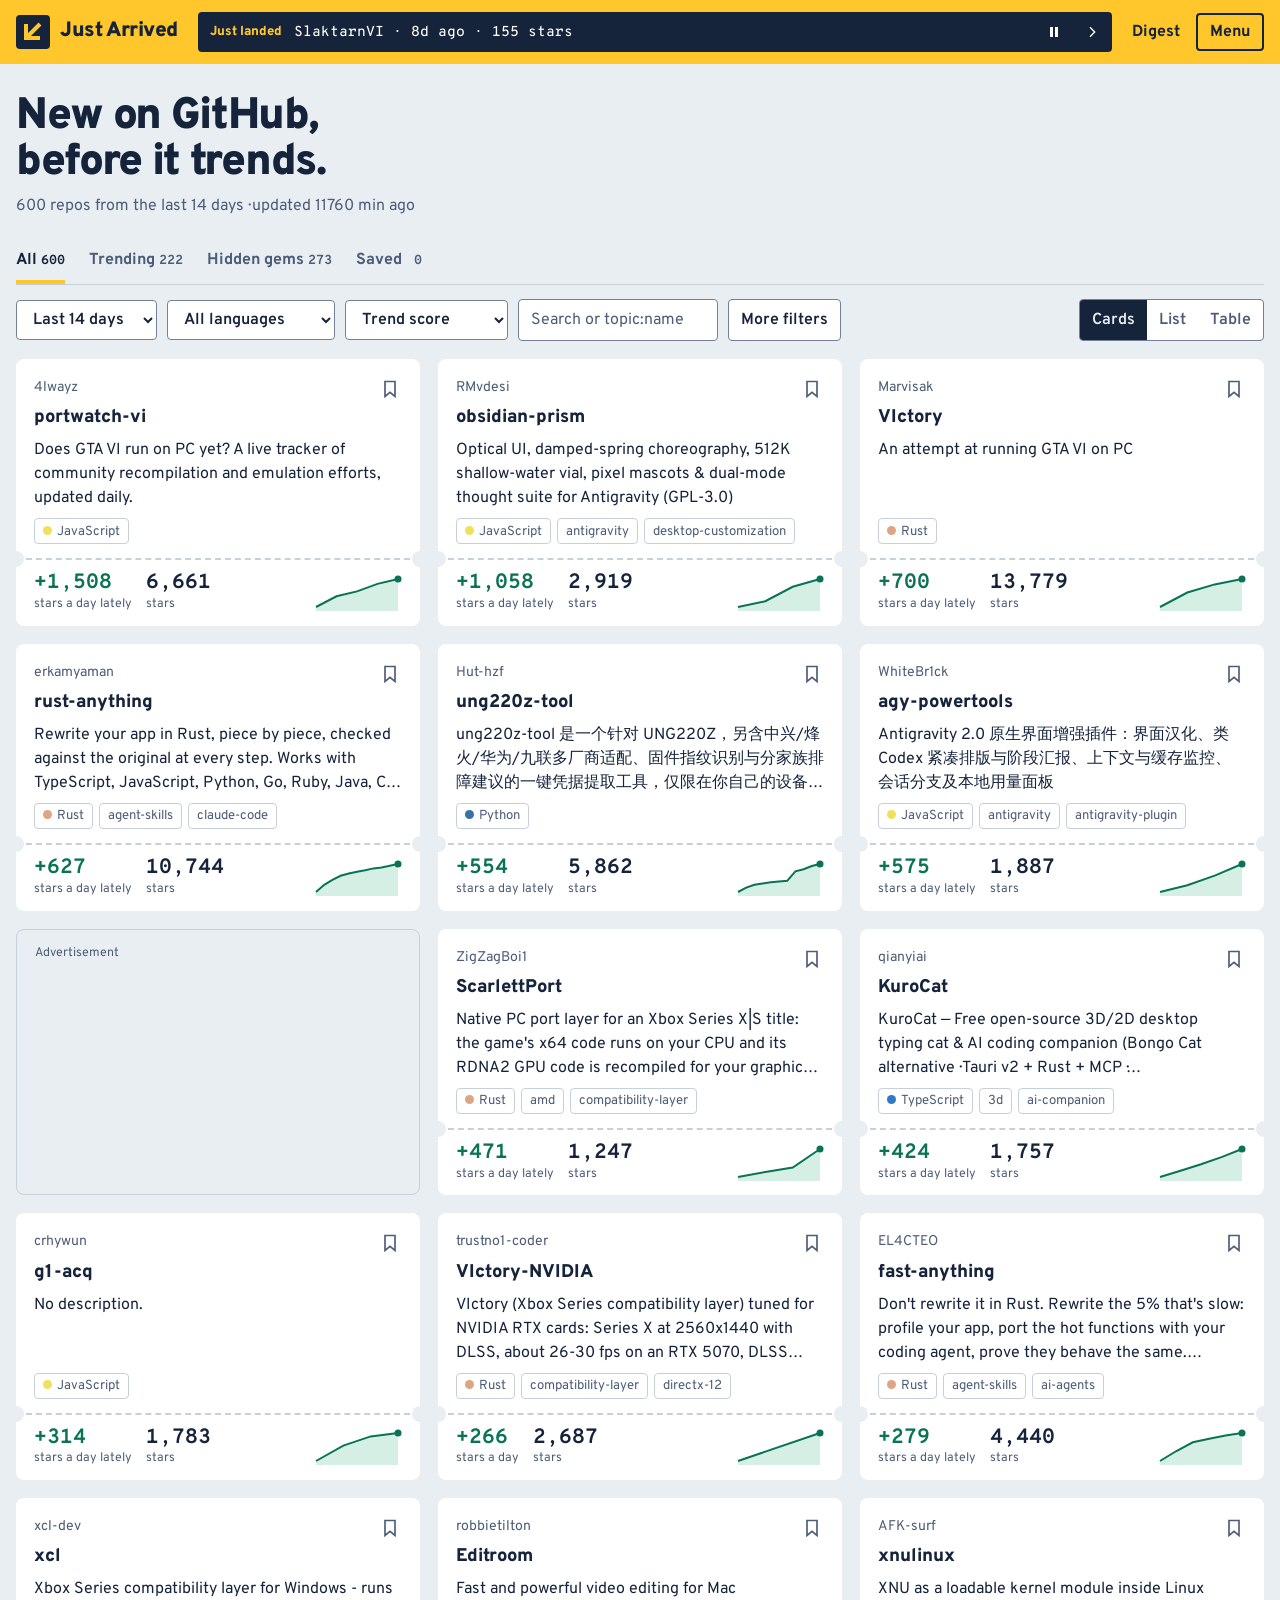
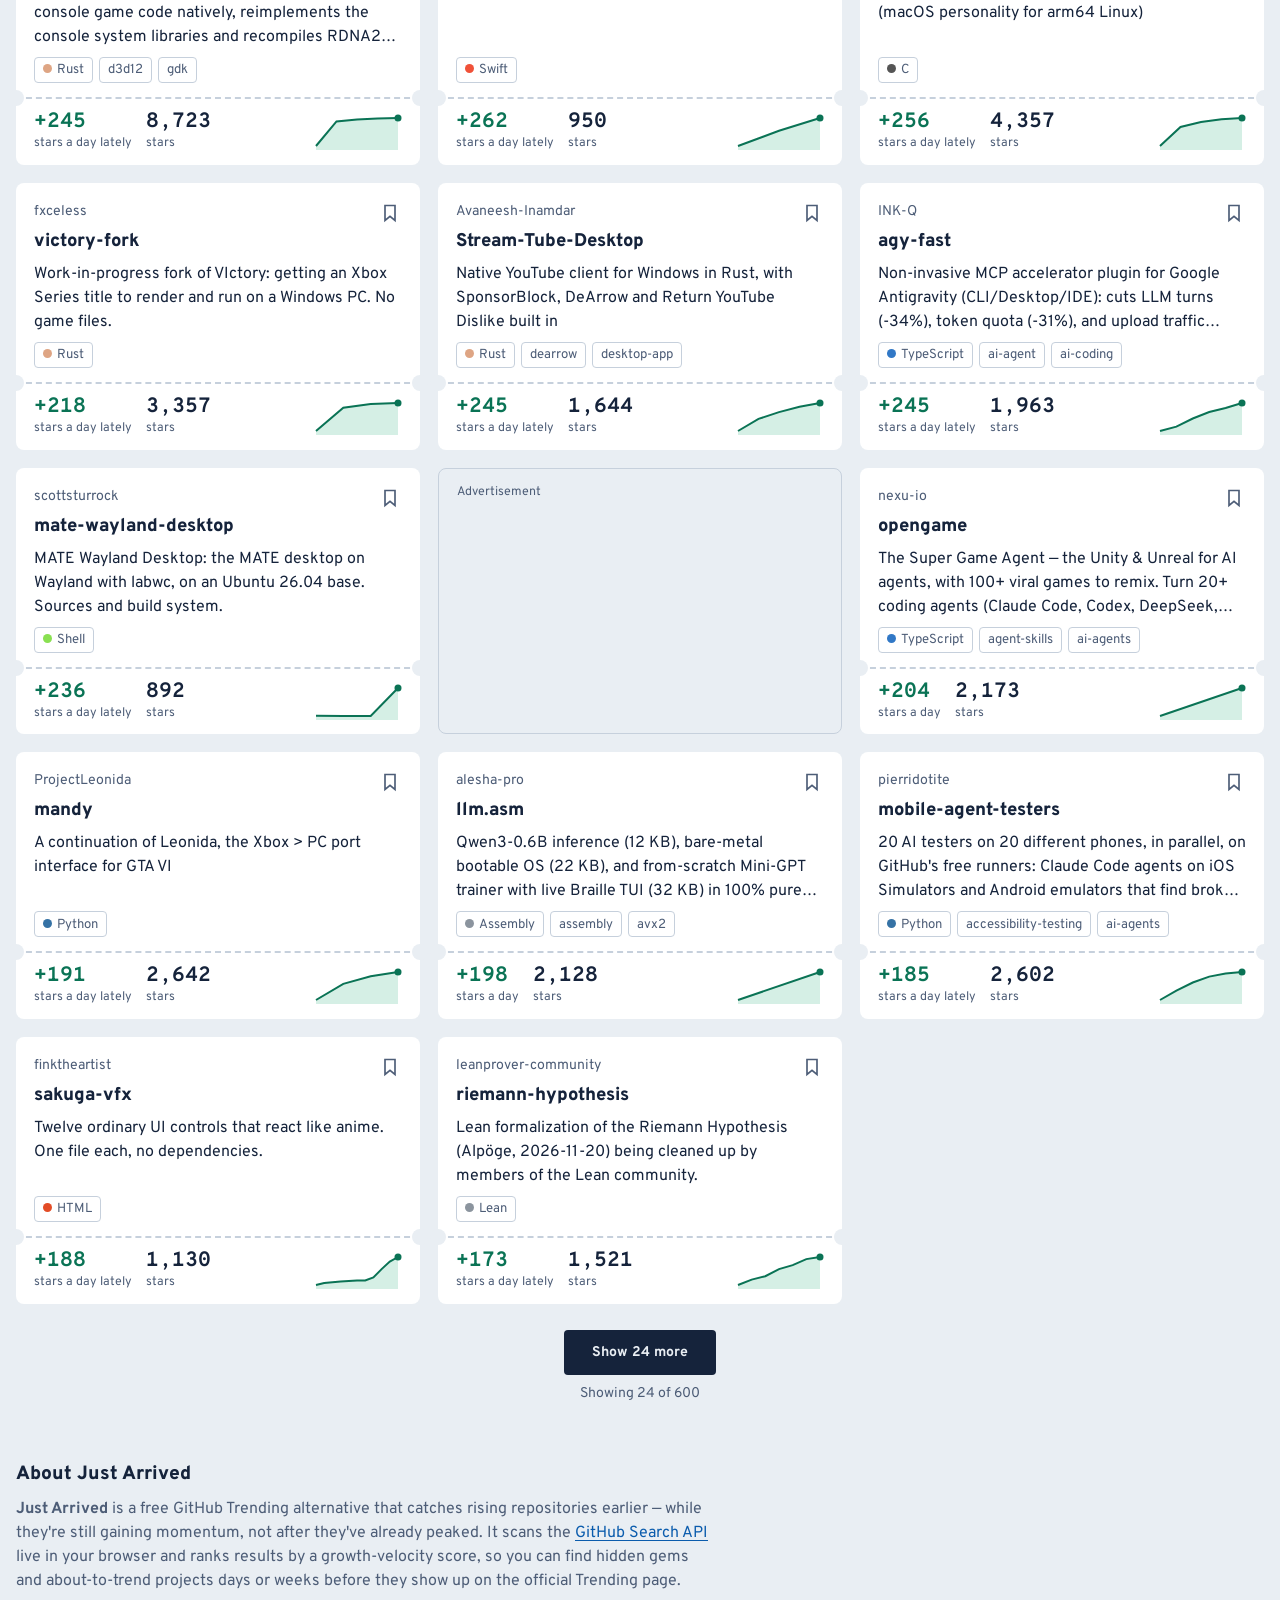
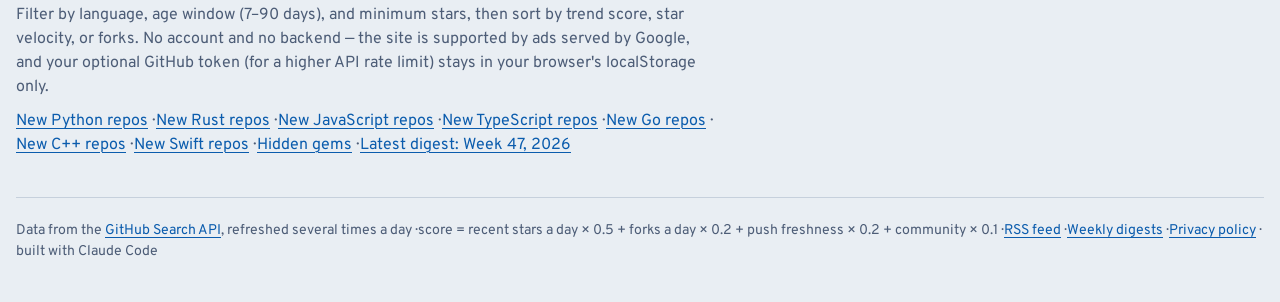
==== commit 6146f73b: "chore: refresh data snapshot" ====
--- a/index.html
+++ b/index.html
@@ -394,7 +394,7 @@
 <section class="intro">
   <div>
     <h1>New on GitHub, before it trends.</h1>
-    <p><span id="stTotal"><!-- static-total:start -->616 repos from the last 14 days<!-- static-total:end --></span> <span id="dataAsOf"></span></p>
+    <p><span id="stTotal"><!-- static-total:start -->600 repos from the last 14 days<!-- static-total:end --></span> <span id="dataAsOf"></span></p>
   </div>
   <div class="spotlight pending" id="spotlight">
     <div class="spot" aria-hidden="true"><span class="label">&nbsp;</span><span class="who"><span style="width:28px;height:28px"></span><strong>&nbsp;</strong></span><span class="sub">&nbsp;</span></div>
@@ -403,10 +403,10 @@
 </section>
 
 <div class="tabs" id="tabs" role="group" aria-label="Lists">
-  <button class="tab active" data-tab="all">All <span class="count"><!-- static-count-all:start -->616<!-- static-count-all:end --></span></button>
+  <button class="tab active" data-tab="all">All <span class="count"><!-- static-count-all:start -->600<!-- static-count-all:end --></span></button>
   <button class="tab" data-tab="fresh" hidden>Since last visit <span class="count">0</span></button>
-  <button class="tab" data-tab="trend">Trending <span class="count"><!-- static-count-trend:start -->379<!-- static-count-trend:end --></span></button>
-  <button class="tab" data-tab="gems">Hidden gems <span class="count"><!-- static-count-gems:start -->444<!-- static-count-gems:end --></span></button>
+  <button class="tab" data-tab="trend">Trending <span class="count"><!-- static-count-trend:start -->347<!-- static-count-trend:end --></span></button>
+  <button class="tab" data-tab="gems">Hidden gems <span class="count"><!-- static-count-gems:start -->402<!-- static-count-gems:end --></span></button>
   <button class="tab" data-tab="saved">Saved <span class="count">0</span></button>
 </div>
 
@@ -446,14 +446,14 @@
 <article class="card static-card">
 
 <div class="card-main">
-<div class="who"><img class="av" data-img src="https://avatars.githubusercontent.com/u/169477042?v=4&amp;s=72" width="24" height="24" alt="" loading="lazy" decoding="async"><span class="repo-owner">Belobug</span></div>
-<h2 class="card-h"><a class="repo-name" href="https://github.com/Belobug/VIctory-Belobug-AMD" rel="noopener nofollow">VIctory-Belobug-AMD</a></h2>
-<p class="desc">No description.</p>
-<div class="topics"><span class="chip"><span class="lang-dot"></span>Rust</span></div>
-</div>
-<div class="stub">
-<div><b class="up">+1,499</b><small>stars a day lately</small></div>
-<div><b>3,902</b><small>stars</small></div>
+<div class="who"><img class="av" data-img src="https://avatars.githubusercontent.com/u/361337194?v=4&amp;s=72" width="24" height="24" alt="" loading="lazy" decoding="async"><span class="repo-owner">trustno1-coder</span></div>
+<h2 class="card-h"><a class="repo-name" href="https://github.com/trustno1-coder/VIctory-NVIDIA" rel="noopener nofollow">VIctory-NVIDIA</a></h2>
+<p class="desc">VIctory (Xbox Series compatibility layer) tuned for NVIDIA RTX cards: Series X at 2560x1440 with DLSS, about 26-30 fps on an RTX 5070, DLSS frame generation 2x-6x, an F1 settings menu and F3 stats panel, open water without dark blocks. Built on many repos combined into one. No game files or NVIDIA files included.</p>
+<div class="topics"><span class="chip"><span class="lang-dot"></span>Rust</span><span class="chip">compatibility-layer</span><span class="chip">directx-12</span></div>
+</div>
+<div class="stub">
+<div><b class="up">+1,390</b><small>stars a day</small></div>
+<div><b>2,687</b><small>stars</small></div>
 </div>
 </article>
 <article class="card static-card">
@@ -465,21 +465,21 @@
 <div class="topics"><span class="chip"><span class="lang-dot"></span>JavaScript</span></div>
 </div>
 <div class="stub">
-<div><b class="up">+1,617</b><small>stars a day lately</small></div>
-<div><b>6,272</b><small>stars</small></div>
-</div>
-</article>
-<article class="card static-card">
-
-<div class="card-main">
-<div class="who"><img class="av" data-img src="https://avatars.githubusercontent.com/u/64326402?v=4&amp;s=72" width="24" height="24" alt="" loading="lazy" decoding="async"><span class="repo-owner">avatarmanz</span></div>
-<h2 class="card-h"><a class="repo-name" href="https://github.com/avatarmanz/VIctory-7900XTX" rel="noopener nofollow">VIctory-7900XTX</a></h2>
-<p class="desc">Goal: an Xbox Series title (your own dump) on PC as the Series X version at 4K with ray tracing, picture matching the Xbox first (textures, lighting), then 30+ fps. Porting, not emulating. RX 7900 XTX first. No game files.</p>
-<div class="topics"><span class="chip"><span class="lang-dot"></span>Rust</span></div>
-</div>
-<div class="stub">
-<div><b class="up">+1,179</b><small>stars a day</small></div>
-<div><b>1,907</b><small>stars</small></div>
+<div><b class="up">+1,508</b><small>stars a day lately</small></div>
+<div><b>6,661</b><small>stars</small></div>
+</div>
+</article>
+<article class="card static-card">
+<img class="card-img" data-img src="https://repository-images.githubusercontent.com/1473688485/eeec0583-ce93-4cce-a5fd-279a15319fe6" alt="" loading="lazy" decoding="async">
+<div class="card-main">
+<div class="who"><img class="av" data-img src="https://avatars.githubusercontent.com/u/358338974?v=4&amp;s=72" width="24" height="24" alt="" loading="lazy" decoding="async"><span class="repo-owner">Pixel679-cmyk</span></div>
+<h2 class="card-h"><a class="repo-name" href="https://github.com/Pixel679-cmyk/windows-titlebar-blur-customizer" rel="noopener nofollow">windows-titlebar-blur-customizer</a></h2>
+<p class="desc">Customize Windows 10 and 11 title bar effects with Aero, Acrylic, Mica and advanced DWM blur effects.</p>
+<div class="topics"><span class="chip"><span class="lang-dot"></span>C++</span><span class="chip">acrylic</span><span class="chip">aero</span></div>
+</div>
+<div class="stub">
+<div><b class="up">+1,473</b><small>stars a day</small></div>
+<div><b>1,505</b><small>stars</small></div>
 </div>
 </article>
 <article class="card static-card">
@@ -491,21 +491,21 @@
 <div class="topics"><span class="chip"><span class="lang-dot"></span>JavaScript</span><span class="chip">antigravity</span><span class="chip">desktop-customization</span></div>
 </div>
 <div class="stub">
-<div><b class="up">+1,202</b><small>stars a day lately</small></div>
-<div><b>2,751</b><small>stars</small></div>
-</div>
-</article>
-<article class="card static-card">
-<img class="card-img" data-img src="https://repository-images.githubusercontent.com/1473688485/eeec0583-ce93-4cce-a5fd-279a15319fe6" alt="" loading="lazy" decoding="async">
-<div class="card-main">
-<div class="who"><img class="av" data-img src="https://avatars.githubusercontent.com/u/358338974?v=4&amp;s=72" width="24" height="24" alt="" loading="lazy" decoding="async"><span class="repo-owner">Pixel679-cmyk</span></div>
-<h2 class="card-h"><a class="repo-name" href="https://github.com/Pixel679-cmyk/windows-titlebar-blur-customizer" rel="noopener nofollow">windows-titlebar-blur-customizer</a></h2>
-<p class="desc">Customize Windows 10 and 11 title bar effects with Aero, Acrylic, Mica and advanced DWM blur effects.</p>
-<div class="topics"><span class="chip"><span class="lang-dot"></span>C++</span><span class="chip">acrylic</span><span class="chip">aero</span></div>
-</div>
-<div class="stub">
-<div><b class="up">+1,029</b><small>so far (15h)</small></div>
-<div><b>1,029</b><small>stars</small></div>
+<div><b class="up">+1,058</b><small>stars a day lately</small></div>
+<div><b>2,919</b><small>stars</small></div>
+</div>
+</article>
+<article class="card static-card">
+<img class="card-img" data-img src="https://repository-images.githubusercontent.com/1471624301/e913bd79-c296-47cb-a727-ff4124bedcf2" alt="" loading="lazy" decoding="async">
+<div class="card-main">
+<div class="who"><img class="av" data-img src="https://avatars.githubusercontent.com/u/263625318?v=4&amp;s=72" width="24" height="24" alt="" loading="lazy" decoding="async"><span class="repo-owner">nexu-io</span></div>
+<h2 class="card-h"><a class="repo-name" href="https://github.com/nexu-io/opengame" rel="noopener nofollow">opengame</a></h2>
+<p class="desc">The Super Game Agent — the Unity &amp; Unreal for AI agents, with 100+ viral games to remix. Turn 20+ coding agents (Claude Code, Codex, DeepSeek, etc.) into a full-stack AI game studio. Build and publish 3D &amp; mini-games to WeChat, Douyin, TikTok, Telegram, itch.io, and more.</p>
+<div class="topics"><span class="chip"><span class="lang-dot"></span>TypeScript</span><span class="chip">agent-skills</span><span class="chip">ai-agents</span></div>
+</div>
+<div class="stub">
+<div><b class="up">+878</b><small>stars a day</small></div>
+<div><b>2,173</b><small>stars</small></div>
 </div>
 </article>
 <article class="card static-card">
@@ -517,21 +517,8 @@
 <div class="topics"><span class="chip"><span class="lang-dot"></span>Rust</span></div>
 </div>
 <div class="stub">
-<div><b class="up">+761</b><small>stars a day lately</small></div>
-<div><b>13,615</b><small>stars</small></div>
-</div>
-</article>
-<article class="card static-card">
-<img class="card-img" data-img src="https://repository-images.githubusercontent.com/1471624301/e913bd79-c296-47cb-a727-ff4124bedcf2" alt="" loading="lazy" decoding="async">
-<div class="card-main">
-<div class="who"><img class="av" data-img src="https://avatars.githubusercontent.com/u/263625318?v=4&amp;s=72" width="24" height="24" alt="" loading="lazy" decoding="async"><span class="repo-owner">nexu-io</span></div>
-<h2 class="card-h"><a class="repo-name" href="https://github.com/nexu-io/opengame" rel="noopener nofollow">opengame</a></h2>
-<p class="desc">The Super Game Agent — the Unity &amp; Unreal for AI agents, with 100+ viral games to remix. Turn 20+ coding agents (Claude Code, Codex, DeepSeek, etc.) into a full-stack AI game studio. Build and publish 3D &amp; mini-games to WeChat, Douyin, TikTok, Telegram, itch.io, and more.</p>
-<div class="topics"><span class="chip"><span class="lang-dot"></span>TypeScript</span><span class="chip">agent-skills</span><span class="chip">ai-agents</span></div>
-</div>
-<div class="stub">
-<div><b class="up">+863</b><small>stars a day</small></div>
-<div><b>1,816</b><small>stars</small></div>
+<div><b class="up">+700</b><small>stars a day lately</small></div>
+<div><b>13,779</b><small>stars</small></div>
 </div>
 </article>
 <article class="card static-card">
@@ -543,8 +530,21 @@
 <div class="topics"><span class="chip"><span class="lang-dot"></span>Assembly</span><span class="chip">assembly</span><span class="chip">avx2</span></div>
 </div>
 <div class="stub">
-<div><b class="up">+832</b><small>stars a day</small></div>
-<div><b>1,859</b><small>stars</small></div>
+<div><b class="up">+817</b><small>stars a day</small></div>
+<div><b>2,128</b><small>stars</small></div>
+</div>
+</article>
+<article class="card static-card">
+
+<div class="card-main">
+<div class="who"><img class="av" data-img src="https://avatars.githubusercontent.com/u/120629904?v=4&amp;s=72" width="24" height="24" alt="" loading="lazy" decoding="async"><span class="repo-owner">Reukix</span></div>
+<h2 class="card-h"><a class="repo-name" href="https://github.com/Reukix/Reloc" rel="noopener nofollow">Reloc</a></h2>
+<p class="desc">iOS accessory-level location simulator over local loopback (iAP2 / MFi-v3 / NMEA)</p>
+<div class="topics"><span class="chip"><span class="lang-dot"></span>Swift</span></div>
+</div>
+<div class="stub">
+<div><b class="up">+698</b><small>stars a day</small></div>
+<div><b>1,527</b><small>stars</small></div>
 </div>
 </article>
 <article class="card static-card">
@@ -556,21 +556,8 @@
 <div class="topics"><span class="chip"><span class="lang-dot"></span>Rust</span></div>
 </div>
 <div class="stub">
-<div><b class="up">+683</b><small>stars a day</small></div>
-<div><b>806</b><small>stars</small></div>
-</div>
-</article>
-<article class="card static-card">
-
-<div class="card-main">
-<div class="who"><img class="av" data-img src="https://avatars.githubusercontent.com/u/120629904?v=4&amp;s=72" width="24" height="24" alt="" loading="lazy" decoding="async"><span class="repo-owner">Reukix</span></div>
-<h2 class="card-h"><a class="repo-name" href="https://github.com/Reukix/Reloc" rel="noopener nofollow">Reloc</a></h2>
-<p class="desc">iOS accessory-level location simulator over local loopback (iAP2 / MFi-v3 / NMEA)</p>
-<div class="topics"><span class="chip"><span class="lang-dot"></span>Swift</span></div>
-</div>
-<div class="stub">
-<div><b class="up">+681</b><small>stars a day</small></div>
-<div><b>1,237</b><small>stars</small></div>
+<div><b class="up">+550</b><small>stars a day</small></div>
+<div><b>851</b><small>stars</small></div>
 </div>
 </article>
 <article class="card static-card">
@@ -582,8 +569,8 @@
 <div class="topics"><span class="chip"><span class="lang-dot"></span>Rust</span><span class="chip">agent-skills</span><span class="chip">claude-code</span></div>
 </div>
 <div class="stub">
-<div><b class="up">+658</b><small>stars a day lately</small></div>
-<div><b>10,561</b><small>stars</small></div>
+<div><b class="up">+627</b><small>stars a day lately</small></div>
+<div><b>10,744</b><small>stars</small></div>
 </div>
 </article>
 <article class="card static-card">
@@ -595,8 +582,8 @@
 <div class="topics"><span class="chip"><span class="lang-dot"></span>Python</span></div>
 </div>
 <div class="stub">
-<div><b class="up">+632</b><small>stars a day lately</small></div>
-<div><b>5,778</b><small>stars</small></div>
+<div><b class="up">+554</b><small>stars a day lately</small></div>
+<div><b>5,862</b><small>stars</small></div>
 </div>
 </article>
 <article class="card static-card">
@@ -608,8 +595,8 @@
 <div class="topics"><span class="chip"><span class="lang-dot"></span>JavaScript</span><span class="chip">antigravity</span><span class="chip">antigravity-plugin</span></div>
 </div>
 <div class="stub">
-<div><b class="up">+625</b><small>stars a day lately</small></div>
-<div><b>1,752</b><small>stars</small></div>
+<div><b class="up">+575</b><small>stars a day lately</small></div>
+<div><b>1,887</b><small>stars</small></div>
 </div>
 </article>
 <article class="card static-card">
@@ -621,8 +608,47 @@
 <div class="topics"><span class="chip"><span class="lang-dot"></span>Lean</span></div>
 </div>
 <div class="stub">
-<div><b class="up">+582</b><small>stars a day</small></div>
-<div><b>979</b><small>stars</small></div>
+<div><b class="up">+505</b><small>stars a day</small></div>
+<div><b>1,036</b><small>stars</small></div>
+</div>
+</article>
+<article class="card static-card">
+
+<div class="card-main">
+<div class="who"><img class="av" data-img src="https://avatars.githubusercontent.com/u/61893883?v=4&amp;s=72" width="24" height="24" alt="" loading="lazy" decoding="async"><span class="repo-owner">gary23w</span></div>
+<h2 class="card-h"><a class="repo-name" href="https://github.com/gary23w/f-ck_data_brokers" rel="noopener nofollow">f-ck_data_brokers</a></h2>
+<p class="desc">fck_data_brokers.py is a free, open-source Python script that sends opt-out and deletion requests to data brokers on your behalf.</p>
+<div class="topics"><span class="chip"><span class="lang-dot"></span>Python</span><span class="chip">ccpa</span><span class="chip">cli</span></div>
+</div>
+<div class="stub">
+<div><b class="up">+493</b><small>stars a day</small></div>
+<div><b>577</b><small>stars</small></div>
+</div>
+</article>
+<article class="card static-card">
+
+<div class="card-main">
+<div class="who"><img class="av" data-img src="https://avatars.githubusercontent.com/u/66926735?v=4&amp;s=72" width="24" height="24" alt="" loading="lazy" decoding="async"><span class="repo-owner">ZigZagBoi1</span></div>
+<h2 class="card-h"><a class="repo-name" href="https://github.com/ZigZagBoi1/ScarlettPort" rel="noopener nofollow">ScarlettPort</a></h2>
+<p class="desc">Native PC port layer for an Xbox Series X|S title: the game&#39;s x64 code runs on your CPU and its RDNA2 GPU code is recompiled for your graphics card. Bring your own files.</p>
+<div class="topics"><span class="chip"><span class="lang-dot"></span>Rust</span><span class="chip">amd</span><span class="chip">compatibility-layer</span></div>
+</div>
+<div class="stub">
+<div><b class="up">+471</b><small>stars a day lately</small></div>
+<div><b>1,247</b><small>stars</small></div>
+</div>
+</article>
+<article class="card static-card">
+
+<div class="card-main">
+<div class="who"><img class="av" data-img src="https://avatars.githubusercontent.com/u/77205788?v=4&amp;s=72" width="24" height="24" alt="" loading="lazy" decoding="async"><span class="repo-owner">qianyiai</span></div>
+<h2 class="card-h"><a class="repo-name" href="https://github.com/qianyiai/KuroCat" rel="noopener nofollow">KuroCat</a></h2>
+<p class="desc">KuroCat — Free open-source 3D/2D desktop typing cat &amp; AI coding companion (Bongo Cat alternative · Tauri v2 + Rust + MCP · Claude/Codex/DeepSeek/OBS · Win/Mac/Linux/Android)｜开源3D桌面打字小黑猫与AI伴侣</p>
+<div class="topics"><span class="chip"><span class="lang-dot"></span>TypeScript</span><span class="chip">3d</span><span class="chip">ai-companion</span></div>
+</div>
+<div class="stub">
+<div><b class="up">+424</b><small>stars a day lately</small></div>
+<div><b>1,757</b><small>stars</small></div>
 </div>
 </article>
 <article class="card static-card">
@@ -634,47 +660,8 @@
 <div class="topics"><span class="chip"><span class="lang-dot"></span>HTML</span></div>
 </div>
 <div class="stub">
-<div><b class="up">+539</b><small>so far (23h)</small></div>
-<div><b>539</b><small>stars</small></div>
-</div>
-</article>
-<article class="card static-card">
-
-<div class="card-main">
-<div class="who"><img class="av" data-img src="https://avatars.githubusercontent.com/u/61893883?v=4&amp;s=72" width="24" height="24" alt="" loading="lazy" decoding="async"><span class="repo-owner">gary23w</span></div>
-<h2 class="card-h"><a class="repo-name" href="https://github.com/gary23w/f-ck_data_brokers" rel="noopener nofollow">f-ck_data_brokers</a></h2>
-<p class="desc">fck_data_brokers.py is a free, open-source Python script that sends opt-out and deletion requests to data brokers on your behalf.</p>
-<div class="topics"><span class="chip"><span class="lang-dot"></span>Python</span><span class="chip">ccpa</span><span class="chip">cli</span></div>
-</div>
-<div class="stub">
-<div><b class="up">+499</b><small>so far (19h)</small></div>
-<div><b>499</b><small>stars</small></div>
-</div>
-</article>
-<article class="card static-card">
-
-<div class="card-main">
-<div class="who"><img class="av" data-img src="https://avatars.githubusercontent.com/u/77205788?v=4&amp;s=72" width="24" height="24" alt="" loading="lazy" decoding="async"><span class="repo-owner">qianyiai</span></div>
-<h2 class="card-h"><a class="repo-name" href="https://github.com/qianyiai/KuroCat" rel="noopener nofollow">KuroCat</a></h2>
-<p class="desc">KuroCat — Free open-source 3D/2D desktop typing cat &amp; AI coding companion (Bongo Cat alternative · Tauri v2 + Rust + MCP · Claude/Codex/DeepSeek/OBS · Win/Mac/Linux/Android)｜开源3D桌面打字小黑猫与AI伴侣</p>
-<div class="topics"><span class="chip"><span class="lang-dot"></span>TypeScript</span><span class="chip">3d</span><span class="chip">ai-companion</span></div>
-</div>
-<div class="stub">
-<div><b class="up">+489</b><small>stars a day lately</small></div>
-<div><b>1,701</b><small>stars</small></div>
-</div>
-</article>
-<article class="card static-card">
-
-<div class="card-main">
-<div class="who"><img class="av" data-img src="https://avatars.githubusercontent.com/u/66926735?v=4&amp;s=72" width="24" height="24" alt="" loading="lazy" decoding="async"><span class="repo-owner">ZigZagBoi1</span></div>
-<h2 class="card-h"><a class="repo-name" href="https://github.com/ZigZagBoi1/ScarlettPort" rel="noopener nofollow">ScarlettPort</a></h2>
-<p class="desc">Native PC port layer for an Xbox Series X|S title: the game&#39;s x64 code runs on your CPU and its RDNA2 GPU code is recompiled for your graphics card. Bring your own files.</p>
-<div class="topics"><span class="chip"><span class="lang-dot"></span>Rust</span><span class="chip">amd</span><span class="chip">compatibility-layer</span></div>
-</div>
-<div class="stub">
-<div><b class="up">+407</b><small>stars a day lately</small></div>
-<div><b>974</b><small>stars</small></div>
+<div><b class="up">+422</b><small>stars a day</small></div>
+<div><b>564</b><small>stars</small></div>
 </div>
 </article>
 <article class="card static-card">
@@ -686,8 +673,8 @@
 <div class="topics"><span class="chip"><span class="lang-dot"></span>Rust</span></div>
 </div>
 <div class="stub">
-<div><b class="up">+250</b><small>stars a day lately</small></div>
-<div><b>3,325</b><small>stars</small></div>
+<div><b class="up">+218</b><small>stars a day lately</small></div>
+<div><b>3,357</b><small>stars</small></div>
 </div>
 </article>
 <article class="card static-card">
@@ -699,8 +686,8 @@
 <div class="topics"><span class="chip"><span class="lang-dot"></span>JavaScript</span></div>
 </div>
 <div class="stub">
-<div><b class="up">+358</b><small>stars a day lately</small></div>
-<div><b>1,735</b><small>stars</small></div>
+<div><b class="up">+314</b><small>stars a day lately</small></div>
+<div><b>1,783</b><small>stars</small></div>
 </div>
 </article>
 <article class="card static-card">
@@ -712,8 +699,8 @@
 <div class="topics"><span class="chip"><span class="lang-dot"></span>Rust</span><span class="chip">d3d12</span><span class="chip">gdk</span></div>
 </div>
 <div class="stub">
-<div><b class="up">+269</b><small>stars a day lately</small></div>
-<div><b>8,669</b><small>stars</small></div>
+<div><b class="up">+245</b><small>stars a day lately</small></div>
+<div><b>8,723</b><small>stars</small></div>
 </div>
 </article>
 <article class="card static-card">
@@ -721,12 +708,12 @@
 <div class="card-main">
 <div class="who"><img class="av" data-img src="https://avatars.githubusercontent.com/u/215285446?v=4&amp;s=72" width="24" height="24" alt="" loading="lazy" decoding="async"><span class="repo-owner">EL4CTEO</span></div>
 <h2 class="card-h"><a class="repo-name" href="https://github.com/EL4CTEO/fast-anything" rel="noopener nofollow">fast-anything</a></h2>
-<p class="desc">Don&#39;t rewrite it in Rust. Rewrite the 5% that&#39;s slow: profile Python, Node or Ruby apps, port the hot functions with your coding agent, prove they behave the same.</p>
+<p class="desc">Don&#39;t rewrite it in Rust. Rewrite the 5% that&#39;s slow: profile your app, port the hot functions with your coding agent, prove they behave the same. Python, JS/TS, Ruby, Java, Kotlin, Go, PHP, C/C++, C#, R.</p>
 <div class="topics"><span class="chip"><span class="lang-dot"></span>Rust</span><span class="chip">agent-skills</span><span class="chip">ai-agents</span></div>
 </div>
 <div class="stub">
-<div><b class="up">+309</b><small>stars a day lately</small></div>
-<div><b>4,384</b><small>stars</small></div>
+<div><b class="up">+279</b><small>stars a day lately</small></div>
+<div><b>4,440</b><small>stars</small></div>
 </div>
 </article>
 <article class="card static-card">
@@ -738,21 +725,34 @@
 <div class="topics"><span class="chip"><span class="lang-dot"></span>C</span></div>
 </div>
 <div class="stub">
-<div><b class="up">+320</b><small>stars a day</small></div>
-<div><b>379</b><small>stars</small></div>
-</div>
-</article>
-<article class="card static-card">
-
-<div class="card-main">
-<div class="who"><img class="av" data-img src="https://avatars.githubusercontent.com/u/361337194?v=4&amp;s=72" width="24" height="24" alt="" loading="lazy" decoding="async"><span class="repo-owner">trustno1-coder</span></div>
-<h2 class="card-h"><a class="repo-name" href="https://github.com/trustno1-coder/VIctory-NVIDIA" rel="noopener nofollow">VIctory-NVIDIA</a></h2>
-<p class="desc">VIctory (Xbox Series compatibility layer) tuned for NVIDIA RTX cards: Series X at 2560x1440 with DLSS, about 26-30 fps on an RTX 5070, DLSS frame generation 2x-6x, an F1 settings menu and F3 stats panel, open water without dark blocks. Built on many repos combined into one. No game files or NVIDIA files included.</p>
-<div class="topics"><span class="chip"><span class="lang-dot"></span>Rust</span><span class="chip">compatibility-layer</span><span class="chip">directx-12</span></div>
-</div>
-<div class="stub">
-<div><b class="up">+278</b><small>stars a day</small></div>
-<div><b>434</b><small>stars</small></div>
+<div><b class="up">+284</b><small>stars a day</small></div>
+<div><b>441</b><small>stars</small></div>
+</div>
+</article>
+<article class="card static-card">
+
+<div class="card-main">
+<div class="who"><img class="av" data-img src="https://avatars.githubusercontent.com/u/221804798?v=4&amp;s=72" width="24" height="24" alt="" loading="lazy" decoding="async"><span class="repo-owner">AFK-surf</span></div>
+<h2 class="card-h"><a class="repo-name" href="https://github.com/AFK-surf/xnulinux" rel="noopener nofollow">xnulinux</a></h2>
+<p class="desc">XNU as a loadable kernel module inside Linux (macOS personality for arm64 Linux)</p>
+<div class="topics"><span class="chip"><span class="lang-dot"></span>C</span></div>
+</div>
+<div class="stub">
+<div><b class="up">+256</b><small>stars a day lately</small></div>
+<div><b>4,357</b><small>stars</small></div>
+</div>
+</article>
+<article class="card static-card">
+
+<div class="card-main">
+<div class="who"><img class="av" data-img src="https://avatars.githubusercontent.com/u/1269226?v=4&amp;s=72" width="24" height="24" alt="" loading="lazy" decoding="async"><span class="repo-owner">robbietilton</span></div>
+<h2 class="card-h"><a class="repo-name" href="https://github.com/robbietilton/Editroom" rel="noopener nofollow">Editroom</a></h2>
+<p class="desc">Fast and powerful video editing for Mac</p>
+<div class="topics"><span class="chip"><span class="lang-dot"></span>Swift</span></div>
+</div>
+<div class="stub">
+<div><b class="up">+262</b><small>stars a day lately</small></div>
+<div><b>950</b><small>stars</small></div>
 </div>
 </article>
 </div><!-- static-list:end --></div><div id="cardGrid" class="grid" hidden></div></div>
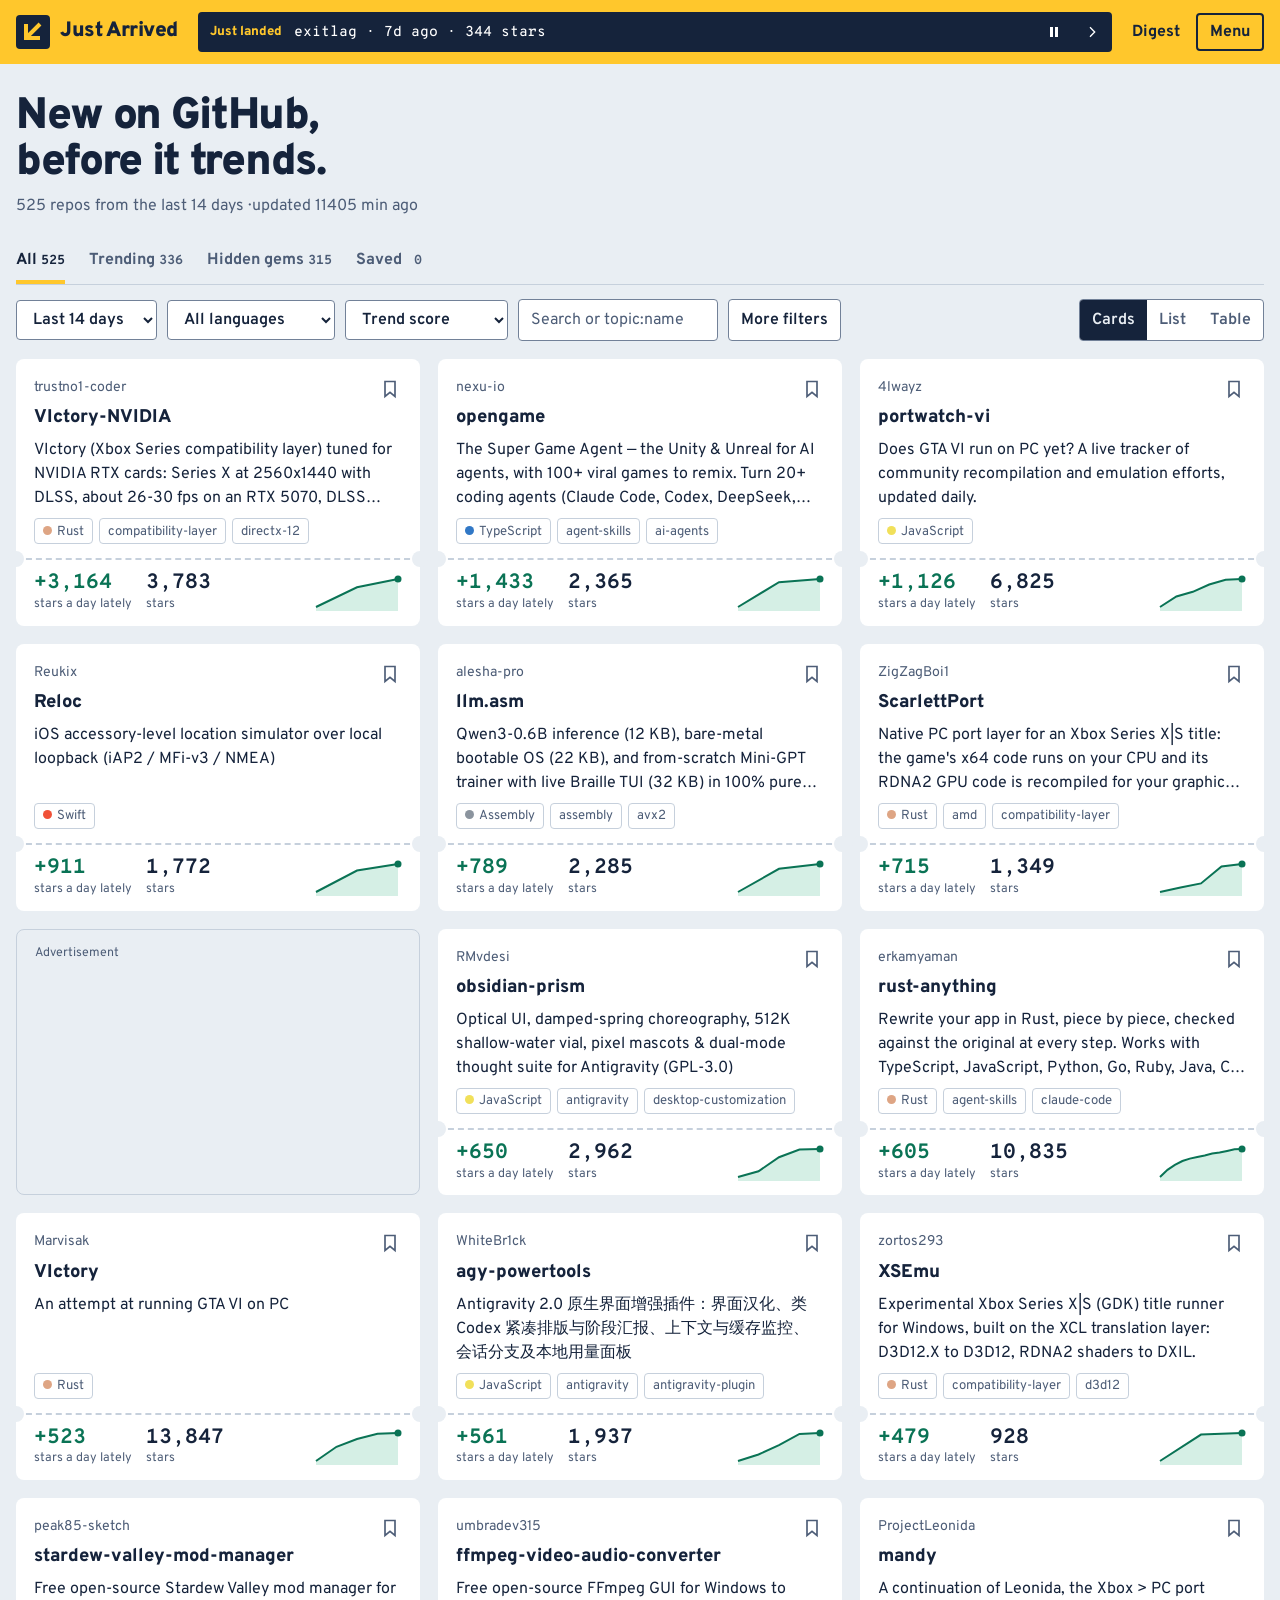
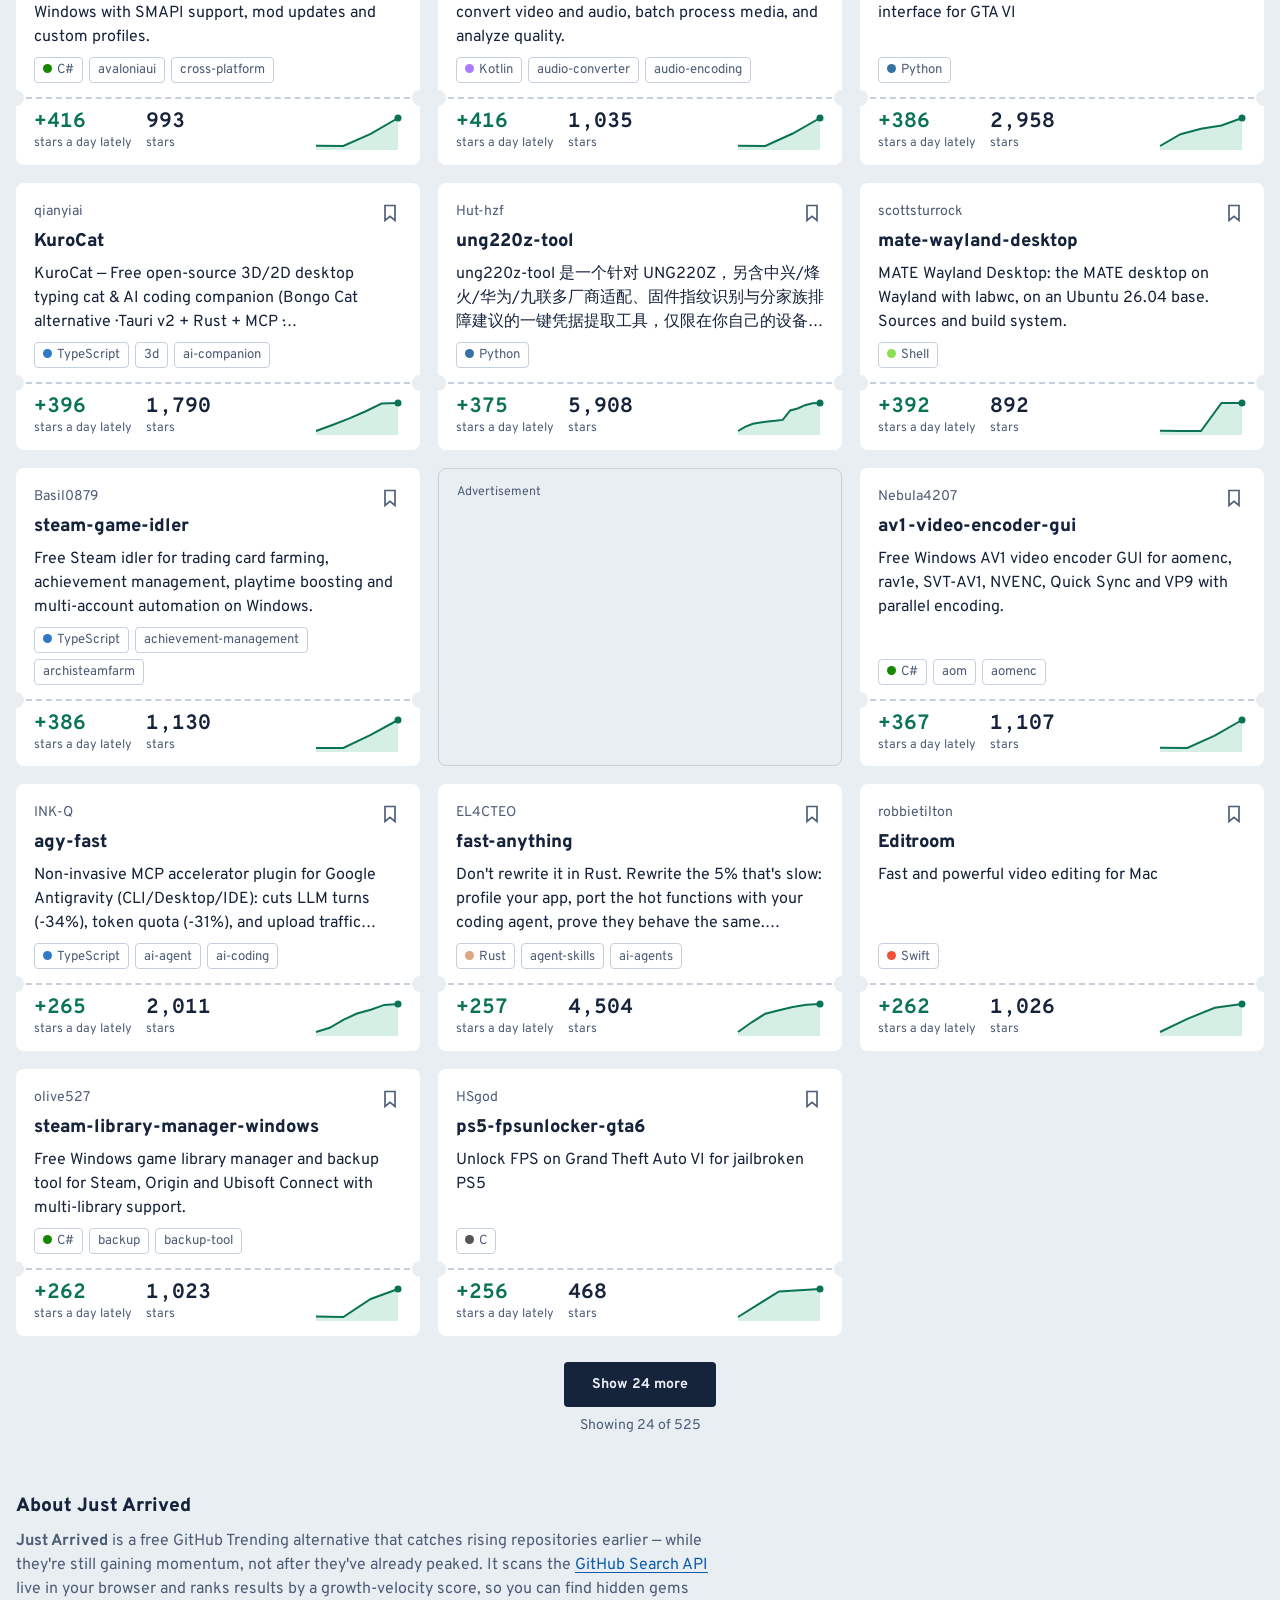
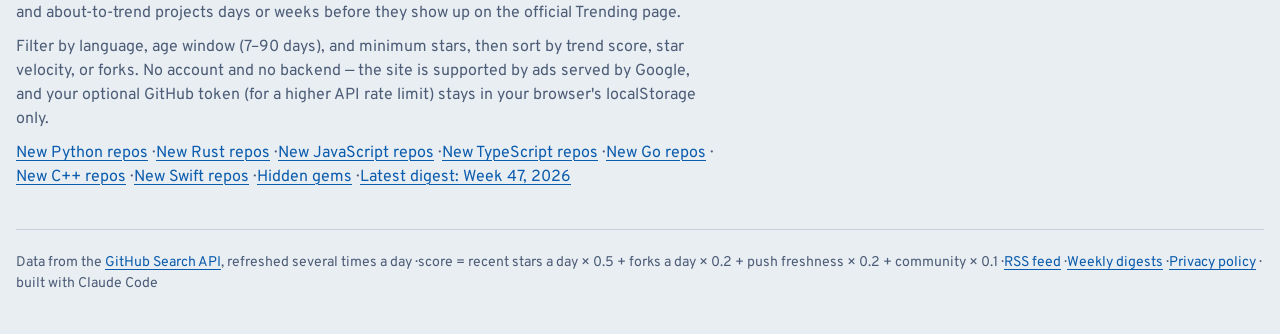
==== commit 66578210: "chore: refresh data snapshot" ====
--- a/index.html
+++ b/index.html
@@ -394,7 +394,7 @@
 <section class="intro">
   <div>
     <h1>New on GitHub, before it trends.</h1>
-    <p><span id="stTotal"><!-- static-total:start -->600 repos from the last 14 days<!-- static-total:end --></span> <span id="dataAsOf"></span></p>
+    <p><span id="stTotal"><!-- static-total:start -->525 repos from the last 14 days<!-- static-total:end --></span> <span id="dataAsOf"></span></p>
   </div>
   <div class="spotlight pending" id="spotlight">
     <div class="spot" aria-hidden="true"><span class="label">&nbsp;</span><span class="who"><span style="width:28px;height:28px"></span><strong>&nbsp;</strong></span><span class="sub">&nbsp;</span></div>
@@ -403,10 +403,10 @@
 </section>
 
 <div class="tabs" id="tabs" role="group" aria-label="Lists">
-  <button class="tab active" data-tab="all">All <span class="count"><!-- static-count-all:start -->600<!-- static-count-all:end --></span></button>
+  <button class="tab active" data-tab="all">All <span class="count"><!-- static-count-all:start -->525<!-- static-count-all:end --></span></button>
   <button class="tab" data-tab="fresh" hidden>Since last visit <span class="count">0</span></button>
-  <button class="tab" data-tab="trend">Trending <span class="count"><!-- static-count-trend:start -->347<!-- static-count-trend:end --></span></button>
-  <button class="tab" data-tab="gems">Hidden gems <span class="count"><!-- static-count-gems:start -->402<!-- static-count-gems:end --></span></button>
+  <button class="tab" data-tab="trend">Trending <span class="count"><!-- static-count-trend:start -->389<!-- static-count-trend:end --></span></button>
+  <button class="tab" data-tab="gems">Hidden gems <span class="count"><!-- static-count-gems:start -->318<!-- static-count-gems:end --></span></button>
   <button class="tab" data-tab="saved">Saved <span class="count">0</span></button>
 </div>
 
@@ -452,8 +452,34 @@
 <div class="topics"><span class="chip"><span class="lang-dot"></span>Rust</span><span class="chip">compatibility-layer</span><span class="chip">directx-12</span></div>
 </div>
 <div class="stub">
-<div><b class="up">+1,390</b><small>stars a day</small></div>
-<div><b>2,687</b><small>stars</small></div>
+<div><b class="up">+3,164</b><small>stars a day lately</small></div>
+<div><b>3,783</b><small>stars</small></div>
+</div>
+</article>
+<article class="card static-card">
+<img class="card-img" data-img src="https://repository-images.githubusercontent.com/1471624301/e913bd79-c296-47cb-a727-ff4124bedcf2" alt="" loading="lazy" decoding="async">
+<div class="card-main">
+<div class="who"><img class="av" data-img src="https://avatars.githubusercontent.com/u/263625318?v=4&amp;s=72" width="24" height="24" alt="" loading="lazy" decoding="async"><span class="repo-owner">nexu-io</span></div>
+<h2 class="card-h"><a class="repo-name" href="https://github.com/nexu-io/opengame" rel="noopener nofollow">opengame</a></h2>
+<p class="desc">The Super Game Agent — the Unity &amp; Unreal for AI agents, with 100+ viral games to remix. Turn 20+ coding agents (Claude Code, Codex, DeepSeek, etc.) into a full-stack AI game studio. Build and publish 3D &amp; mini-games to WeChat, Douyin, TikTok, Telegram, itch.io, and more.</p>
+<div class="topics"><span class="chip"><span class="lang-dot"></span>TypeScript</span><span class="chip">agent-skills</span><span class="chip">ai-agents</span></div>
+</div>
+<div class="stub">
+<div><b class="up">+1,433</b><small>stars a day lately</small></div>
+<div><b>2,365</b><small>stars</small></div>
+</div>
+</article>
+<article class="card static-card">
+<img class="card-img" data-img src="https://repository-images.githubusercontent.com/1473688485/eeec0583-ce93-4cce-a5fd-279a15319fe6" alt="" loading="lazy" decoding="async">
+<div class="card-main">
+<div class="who"><img class="av" data-img src="https://avatars.githubusercontent.com/u/358338974?v=4&amp;s=72" width="24" height="24" alt="" loading="lazy" decoding="async"><span class="repo-owner">Pixel679-cmyk</span></div>
+<h2 class="card-h"><a class="repo-name" href="https://github.com/Pixel679-cmyk/windows-titlebar-blur-customizer" rel="noopener nofollow">windows-titlebar-blur-customizer</a></h2>
+<p class="desc">Customize Windows 10 and 11 title bar effects with Aero, Acrylic, Mica and advanced DWM blur effects.</p>
+<div class="topics"><span class="chip"><span class="lang-dot"></span>C++</span><span class="chip">acrylic</span><span class="chip">aero</span></div>
+</div>
+<div class="stub">
+<div><b class="up">+1,186</b><small>stars a day</small></div>
+<div><b>1,505</b><small>stars</small></div>
 </div>
 </article>
 <article class="card static-card">
@@ -465,21 +491,242 @@
 <div class="topics"><span class="chip"><span class="lang-dot"></span>JavaScript</span></div>
 </div>
 <div class="stub">
-<div><b class="up">+1,508</b><small>stars a day lately</small></div>
-<div><b>6,661</b><small>stars</small></div>
-</div>
-</article>
-<article class="card static-card">
-<img class="card-img" data-img src="https://repository-images.githubusercontent.com/1473688485/eeec0583-ce93-4cce-a5fd-279a15319fe6" alt="" loading="lazy" decoding="async">
-<div class="card-main">
-<div class="who"><img class="av" data-img src="https://avatars.githubusercontent.com/u/358338974?v=4&amp;s=72" width="24" height="24" alt="" loading="lazy" decoding="async"><span class="repo-owner">Pixel679-cmyk</span></div>
-<h2 class="card-h"><a class="repo-name" href="https://github.com/Pixel679-cmyk/windows-titlebar-blur-customizer" rel="noopener nofollow">windows-titlebar-blur-customizer</a></h2>
-<p class="desc">Customize Windows 10 and 11 title bar effects with Aero, Acrylic, Mica and advanced DWM blur effects.</p>
+<div><b class="up">+1,126</b><small>stars a day lately</small></div>
+<div><b>6,825</b><small>stars</small></div>
+</div>
+</article>
+<article class="card static-card">
+
+<div class="card-main">
+<div class="who"><img class="av" data-img src="https://avatars.githubusercontent.com/u/120629904?v=4&amp;s=72" width="24" height="24" alt="" loading="lazy" decoding="async"><span class="repo-owner">Reukix</span></div>
+<h2 class="card-h"><a class="repo-name" href="https://github.com/Reukix/Reloc" rel="noopener nofollow">Reloc</a></h2>
+<p class="desc">iOS accessory-level location simulator over local loopback (iAP2 / MFi-v3 / NMEA)</p>
+<div class="topics"><span class="chip"><span class="lang-dot"></span>Swift</span></div>
+</div>
+<div class="stub">
+<div><b class="up">+911</b><small>stars a day lately</small></div>
+<div><b>1,772</b><small>stars</small></div>
+</div>
+</article>
+<article class="card static-card">
+
+<div class="card-main">
+<div class="who"><img class="av" data-img src="https://avatars.githubusercontent.com/u/68546545?v=4&amp;s=72" width="24" height="24" alt="" loading="lazy" decoding="async"><span class="repo-owner">alesha-pro</span></div>
+<h2 class="card-h"><a class="repo-name" href="https://github.com/alesha-pro/llm.asm" rel="noopener nofollow">llm.asm</a></h2>
+<p class="desc">Qwen3-0.6B inference (12 KB), bare-metal bootable OS (22 KB), and from-scratch Mini-GPT trainer with live Braille TUI (32 KB) in 100% pure x86-64 NASM assembly. Zero C, zero libc, zero dependencies.</p>
+<div class="topics"><span class="chip"><span class="lang-dot"></span>Assembly</span><span class="chip">assembly</span><span class="chip">avx2</span></div>
+</div>
+<div class="stub">
+<div><b class="up">+789</b><small>stars a day lately</small></div>
+<div><b>2,285</b><small>stars</small></div>
+</div>
+</article>
+<article class="card static-card">
+
+<div class="card-main">
+<div class="who"><img class="av" data-img src="https://avatars.githubusercontent.com/u/60314886?v=4&amp;s=72" width="24" height="24" alt="" loading="lazy" decoding="async"><span class="repo-owner">Marvisak</span></div>
+<h2 class="card-h"><a class="repo-name" href="https://github.com/Marvisak/VIctory" rel="noopener nofollow">VIctory</a></h2>
+<p class="desc">An attempt at running GTA VI on PC</p>
+<div class="topics"><span class="chip"><span class="lang-dot"></span>Rust</span></div>
+</div>
+<div class="stub">
+<div><b class="up">+523</b><small>stars a day lately</small></div>
+<div><b>13,847</b><small>stars</small></div>
+</div>
+</article>
+<article class="card static-card">
+
+<div class="card-main">
+<div class="who"><img class="av" data-img src="https://avatars.githubusercontent.com/u/66926735?v=4&amp;s=72" width="24" height="24" alt="" loading="lazy" decoding="async"><span class="repo-owner">ZigZagBoi1</span></div>
+<h2 class="card-h"><a class="repo-name" href="https://github.com/ZigZagBoi1/ScarlettPort" rel="noopener nofollow">ScarlettPort</a></h2>
+<p class="desc">Native PC port layer for an Xbox Series X|S title: the game&#39;s x64 code runs on your CPU and its RDNA2 GPU code is recompiled for your graphics card. Bring your own files.</p>
+<div class="topics"><span class="chip"><span class="lang-dot"></span>Rust</span><span class="chip">amd</span><span class="chip">compatibility-layer</span></div>
+</div>
+<div class="stub">
+<div><b class="up">+715</b><small>stars a day lately</small></div>
+<div><b>1,349</b><small>stars</small></div>
+</div>
+</article>
+<article class="card static-card">
+<img class="card-img" data-img src="https://repository-images.githubusercontent.com/1474593596/f1ec41be-a814-49b4-9e09-0a9549c9b55f" alt="" loading="lazy" decoding="async">
+<div class="card-main">
+<div class="who"><img class="av" data-img src="https://avatars.githubusercontent.com/u/361635094?v=4&amp;s=72" width="24" height="24" alt="" loading="lazy" decoding="async"><span class="repo-owner">riveran0226</span></div>
+<h2 class="card-h"><a class="repo-name" href="https://github.com/riveran0226/windows-explorer-blur-mica" rel="noopener nofollow">windows-explorer-blur-mica</a></h2>
+<p class="desc">Free Windows 10 &amp; 11 Explorer customization tool for Acrylic, Mica, transparency and background blur effects.</p>
+<div class="topics"><span class="chip"><span class="lang-dot"></span>C++</span><span class="chip">acrylic</span><span class="chip">blur</span></div>
+</div>
+<div class="stub">
+<div><b class="up">+706</b><small>so far (12h)</small></div>
+<div><b>706</b><small>stars</small></div>
+</div>
+</article>
+<article class="card static-card">
+<img class="card-img" data-img src="https://repository-images.githubusercontent.com/1474599413/a59234d5-22a9-4e57-89ed-422269d2f8eb" alt="" loading="lazy" decoding="async">
+<div class="card-main">
+<div class="who"><img class="av" data-img src="https://avatars.githubusercontent.com/u/358015594?v=4&amp;s=72" width="24" height="24" alt="" loading="lazy" decoding="async"><span class="repo-owner">mist-8659</span></div>
+<h2 class="card-h"><a class="repo-name" href="https://github.com/mist-8659/windows-mouse-keyboard-sharing-kvm" rel="noopener nofollow">windows-mouse-keyboard-sharing-kvm</a></h2>
+<p class="desc">Free open-source KVM software to share one keyboard and mouse across multiple Windows, macOS and Linux computers.</p>
+<div class="topics"><span class="chip"><span class="lang-dot"></span>C++</span><span class="chip">c-plus-plus</span><span class="chip">clipboard</span></div>
+</div>
+<div class="stub">
+<div><b class="up">+702</b><small>so far (12h)</small></div>
+<div><b>702</b><small>stars</small></div>
+</div>
+</article>
+<article class="card static-card">
+<img class="card-img" data-img src="https://repository-images.githubusercontent.com/1474584825/c8e25581-17b0-49f7-958d-ca6741086ade" alt="" loading="lazy" decoding="async">
+<div class="card-main">
+<div class="who"><img class="av" data-img src="https://avatars.githubusercontent.com/u/360285106?v=4&amp;s=72" width="24" height="24" alt="" loading="lazy" decoding="async"><span class="repo-owner">flint63-code</span></div>
+<h2 class="card-h"><a class="repo-name" href="https://github.com/flint63-code/gitdesk-windows" rel="noopener nofollow">gitdesk-windows</a></h2>
+<p class="desc">Free open-source Git GUI client for Windows with visual commit history, branch management, SSH, Git LFS and more.</p>
+<div class="topics"><span class="chip"><span class="lang-dot"></span>C#</span><span class="chip">bitbucket</span><span class="chip">cross-platform</span></div>
+</div>
+<div class="stub">
+<div><b class="up">+696</b><small>so far (12h)</small></div>
+<div><b>696</b><small>stars</small></div>
+</div>
+</article>
+<article class="card static-card">
+<img class="card-img" data-img src="https://repository-images.githubusercontent.com/1474588528/26390ab6-ae75-451f-9c22-a6c4909f85f1" alt="" loading="lazy" decoding="async">
+<div class="card-main">
+<div class="who"><img class="av" data-img src="https://avatars.githubusercontent.com/u/360289804?v=4&amp;s=72" width="24" height="24" alt="" loading="lazy" decoding="async"><span class="repo-owner">Red2076-arch</span></div>
+<h2 class="card-h"><a class="repo-name" href="https://github.com/Red2076-arch/waifu2x-image-upscaler-windows" rel="noopener nofollow">waifu2x-image-upscaler-windows</a></h2>
+<p class="desc">Free AI image upscaler and photo denoiser for Windows powered by Vulkan GPU acceleration and ncnn neural networks.</p>
+<div class="topics"><span class="chip"><span class="lang-dot"></span>C++</span><span class="chip">amd</span><span class="chip">artificial-intelligence</span></div>
+</div>
+<div class="stub">
+<div><b class="up">+694</b><small>so far (12h)</small></div>
+<div><b>694</b><small>stars</small></div>
+</div>
+</article>
+<article class="card static-card">
+<img class="card-img" data-img src="https://repository-images.githubusercontent.com/1474605762/dad892c9-02a8-45b3-b0c0-55c906c81259" alt="" loading="lazy" decoding="async">
+<div class="card-main">
+<div class="who"><img class="av" data-img src="https://avatars.githubusercontent.com/u/360269873?v=4&amp;s=72" width="24" height="24" alt="" loading="lazy" decoding="async"><span class="repo-owner">leaf7684</span></div>
+<h2 class="card-h"><a class="repo-name" href="https://github.com/leaf7684/windows-modern-media-player" rel="noopener nofollow">windows-modern-media-player</a></h2>
+<p class="desc">Free open-source Windows media player with VLC playback, video streaming, subtitles and picture-in-picture.</p>
+<div class="topics"><span class="chip"><span class="lang-dot"></span>C#</span><span class="chip">audio-player</span><span class="chip">chromecast</span></div>
+</div>
+<div class="stub">
+<div><b class="up">+693</b><small>so far (12h)</small></div>
+<div><b>693</b><small>stars</small></div>
+</div>
+</article>
+<article class="card static-card">
+<img class="card-img" data-img src="https://repository-images.githubusercontent.com/1474586742/817e73d6-c5fc-49d4-a16a-6e75bd0508f2" alt="" loading="lazy" decoding="async">
+<div class="card-main">
+<div class="who"><img class="av" data-img src="https://avatars.githubusercontent.com/u/358397851?v=4&amp;s=72" width="24" height="24" alt="" loading="lazy" decoding="async"><span class="repo-owner">hollow-445</span></div>
+<h2 class="card-h"><a class="repo-name" href="https://github.com/hollow-445/windows-keyboard-manager" rel="noopener nofollow">windows-keyboard-manager</a></h2>
+<p class="desc">Free open-source keyboard remapping software for Windows with custom layouts, programmable keys, layers and tap-hold actions.</p>
+<div class="topics"><span class="chip"><span class="lang-dot"></span>Haskell</span><span class="chip">automation</span><span class="chip">configuration</span></div>
+</div>
+<div class="stub">
+<div><b class="up">+693</b><small>so far (12h)</small></div>
+<div><b>693</b><small>stars</small></div>
+</div>
+</article>
+<article class="card static-card">
+<img class="card-img" data-img src="https://repository-images.githubusercontent.com/1474611005/53ce30cb-27da-43a7-878d-cf976535eb6a" alt="" loading="lazy" decoding="async">
+<div class="card-main">
+<div class="who"><img class="av" data-img src="https://avatars.githubusercontent.com/u/358352282?v=4&amp;s=72" width="24" height="24" alt="" loading="lazy" decoding="async"><span class="repo-owner">nocta1554</span></div>
+<h2 class="card-h"><a class="repo-name" href="https://github.com/nocta1554/windows-video-downloader-gui" rel="noopener nofollow">windows-video-downloader-gui</a></h2>
+<p class="desc">Free open-source Windows video downloader GUI for YouTube and 1,000+ websites, powered by yt-dlp.</p>
+<div class="topics"><span class="chip"><span class="lang-dot"></span>C++</span><span class="chip">audio</span><span class="chip">c-plus-plus</span></div>
+</div>
+<div class="stub">
+<div><b class="up">+691</b><small>so far (12h)</small></div>
+<div><b>691</b><small>stars</small></div>
+</div>
+</article>
+<article class="card static-card">
+<img class="card-img" data-img src="https://repository-images.githubusercontent.com/1474591563/65ae4581-7048-402f-af61-62e53e4ceb7d" alt="" loading="lazy" decoding="async">
+<div class="card-main">
+<div class="who"><img class="av" data-img src="https://avatars.githubusercontent.com/u/357362078?v=4&amp;s=72" width="24" height="24" alt="" loading="lazy" decoding="async"><span class="repo-owner">Riven-639</span></div>
+<h2 class="card-h"><a class="repo-name" href="https://github.com/Riven-639/windows-dwm-blur-glass-customizer" rel="noopener nofollow">windows-dwm-blur-glass-customizer</a></h2>
+<p class="desc">Free Windows 10 &amp; 11 DWM customization tool for Aero, Acrylic, Mica, blur and transparent title bar effects.</p>
 <div class="topics"><span class="chip"><span class="lang-dot"></span>C++</span><span class="chip">acrylic</span><span class="chip">aero</span></div>
 </div>
 <div class="stub">
-<div><b class="up">+1,473</b><small>stars a day</small></div>
-<div><b>1,505</b><small>stars</small></div>
+<div><b class="up">+683</b><small>so far (12h)</small></div>
+<div><b>683</b><small>stars</small></div>
+</div>
+</article>
+<article class="card static-card">
+<img class="card-img" data-img src="https://repository-images.githubusercontent.com/1474596017/f7c3971d-ed7f-4916-952f-c96b237968b8" alt="" loading="lazy" decoding="async">
+<div class="card-main">
+<div class="who"><img class="av" data-img src="https://avatars.githubusercontent.com/u/357434832?v=4&amp;s=72" width="24" height="24" alt="" loading="lazy" decoding="async"><span class="repo-owner">Leaf82770</span></div>
+<h2 class="card-h"><a class="repo-name" href="https://github.com/Leaf82770/windows-mica-backdrop-customizer" rel="noopener nofollow">windows-mica-backdrop-customizer</a></h2>
+<p class="desc">Free Windows 11 desktop app to customize Mica, Acrylic, and system backdrop effects for Win32 applications.</p>
+<div class="topics"><span class="chip"><span class="lang-dot"></span>C#</span><span class="chip">acrylic</span><span class="chip">backdrop</span></div>
+</div>
+<div class="stub">
+<div><b class="up">+679</b><small>so far (12h)</small></div>
+<div><b>679</b><small>stars</small></div>
+</div>
+</article>
+<article class="card static-card">
+<img class="card-img" data-img src="https://repository-images.githubusercontent.com/1474580438/e84a41ae-7486-4c63-903b-80a7a4389bd4" alt="" loading="lazy" decoding="async">
+<div class="card-main">
+<div class="who"><img class="av" data-img src="https://avatars.githubusercontent.com/u/360278645?v=4&amp;s=72" width="24" height="24" alt="" loading="lazy" decoding="async"><span class="repo-owner">Ash793318</span></div>
+<h2 class="card-h"><a class="repo-name" href="https://github.com/Ash793318/windows-hardware-monitor" rel="noopener nofollow">windows-hardware-monitor</a></h2>
+<p class="desc">Free open-source Windows hardware monitoring app for CPU, GPU, RAM, SSD temperatures, fan speeds and system performance.</p>
+<div class="topics"><span class="chip"><span class="lang-dot"></span>C#</span><span class="chip">cpu</span><span class="chip">desktop</span></div>
+</div>
+<div class="stub">
+<div><b class="up">+678</b><small>so far (12h)</small></div>
+<div><b>678</b><small>stars</small></div>
+</div>
+</article>
+<article class="card static-card">
+<img class="card-img" data-img src="https://repository-images.githubusercontent.com/1474578991/294074ab-df18-4e73-8c06-c39f941a249d" alt="" loading="lazy" decoding="async">
+<div class="card-main">
+<div class="who"><img class="av" data-img src="https://avatars.githubusercontent.com/u/357446714?v=4&amp;s=72" width="24" height="24" alt="" loading="lazy" decoding="async"><span class="repo-owner">quartzdev666</span></div>
+<h2 class="card-h"><a class="repo-name" href="https://github.com/quartzdev666/windows-pdf-editor" rel="noopener nofollow">windows-pdf-editor</a></h2>
+<p class="desc">Free open-source Windows PDF editor to merge, split, rotate, crop, reorder and organize PDF pages with a visual interface.</p>
+<div class="topics"><span class="chip"><span class="lang-dot"></span>Python</span><span class="chip">desktop-application</span><span class="chip">document-editor</span></div>
+</div>
+<div class="stub">
+<div><b class="up">+678</b><small>so far (12h)</small></div>
+<div><b>678</b><small>stars</small></div>
+</div>
+</article>
+<article class="card static-card">
+<img class="card-img" data-img src="https://repository-images.githubusercontent.com/1474581999/60b2c1c2-2563-4412-862f-426f787d5d97" alt="" loading="lazy" decoding="async">
+<div class="card-main">
+<div class="who"><img class="av" data-img src="https://avatars.githubusercontent.com/u/358030816?v=4&amp;s=72" width="24" height="24" alt="" loading="lazy" decoding="async"><span class="repo-owner">Loris-593</span></div>
+<h2 class="card-h"><a class="repo-name" href="https://github.com/Loris-593/notebook-fan-control-windows" rel="noopener nofollow">notebook-fan-control-windows</a></h2>
+<p class="desc">Free open-source Windows laptop fan control software with custom cooling profiles and notebook temperature management.</p>
+<div class="topics"><span class="chip"><span class="lang-dot"></span>C#</span><span class="chip">c-sharp</span><span class="chip">computer</span></div>
+</div>
+<div class="stub">
+<div><b class="up">+675</b><small>so far (12h)</small></div>
+<div><b>675</b><small>stars</small></div>
+</div>
+</article>
+<article class="card static-card">
+<img class="card-img" data-img src="https://repository-images.githubusercontent.com/1474608806/5d6dbe81-71b3-4f4a-8f0e-8cb2999bc15e" alt="" loading="lazy" decoding="async">
+<div class="card-main">
+<div class="who"><img class="av" data-img src="https://avatars.githubusercontent.com/u/360309724?v=4&amp;s=72" width="24" height="24" alt="" loading="lazy" decoding="async"><span class="repo-owner">Quill400</span></div>
+<h2 class="card-h"><a class="repo-name" href="https://github.com/Quill400/windows-image-viewer" rel="noopener nofollow">windows-image-viewer</a></h2>
+<p class="desc">Fast, free Windows image viewer with photo browsing, editing, folder management, and optional video playback.</p>
+<div class="topics"><span class="chip"><span class="lang-dot"></span>C++</span><span class="chip">c-plus-plus</span><span class="chip">cross-platform</span></div>
+</div>
+<div class="stub">
+<div><b class="up">+674</b><small>so far (12h)</small></div>
+<div><b>674</b><small>stars</small></div>
+</div>
+</article>
+<article class="card static-card">
+<img class="card-img" data-img src="https://repository-images.githubusercontent.com/1474601482/4c36746a-3d2c-423f-822d-793f7c8b4eb4" alt="" loading="lazy" decoding="async">
+<div class="card-main">
+<div class="who"><img class="av" data-img src="https://avatars.githubusercontent.com/u/361642253?v=4&amp;s=72" width="24" height="24" alt="" loading="lazy" decoding="async"><span class="repo-owner">Codelab781</span></div>
+<h2 class="card-h"><a class="repo-name" href="https://github.com/Codelab781/windows-clipboard-sync-manager" rel="noopener nofollow">windows-clipboard-sync-manager</a></h2>
+<p class="desc">Free open-source clipboard manager for Windows with cross-device sync, clipboard history, and text, image &amp; file sharing.</p>
+<div class="topics"><span class="chip"><span class="lang-dot"></span>C#</span><span class="chip">avalonia</span><span class="chip">clipboard</span></div>
+</div>
+<div class="stub">
+<div><b class="up">+671</b><small>so far (12h)</small></div>
+<div><b>671</b><small>stars</small></div>
 </div>
 </article>
 <article class="card static-card">
@@ -491,73 +738,8 @@
 <div class="topics"><span class="chip"><span class="lang-dot"></span>JavaScript</span><span class="chip">antigravity</span><span class="chip">desktop-customization</span></div>
 </div>
 <div class="stub">
-<div><b class="up">+1,058</b><small>stars a day lately</small></div>
-<div><b>2,919</b><small>stars</small></div>
-</div>
-</article>
-<article class="card static-card">
-<img class="card-img" data-img src="https://repository-images.githubusercontent.com/1471624301/e913bd79-c296-47cb-a727-ff4124bedcf2" alt="" loading="lazy" decoding="async">
-<div class="card-main">
-<div class="who"><img class="av" data-img src="https://avatars.githubusercontent.com/u/263625318?v=4&amp;s=72" width="24" height="24" alt="" loading="lazy" decoding="async"><span class="repo-owner">nexu-io</span></div>
-<h2 class="card-h"><a class="repo-name" href="https://github.com/nexu-io/opengame" rel="noopener nofollow">opengame</a></h2>
-<p class="desc">The Super Game Agent — the Unity &amp; Unreal for AI agents, with 100+ viral games to remix. Turn 20+ coding agents (Claude Code, Codex, DeepSeek, etc.) into a full-stack AI game studio. Build and publish 3D &amp; mini-games to WeChat, Douyin, TikTok, Telegram, itch.io, and more.</p>
-<div class="topics"><span class="chip"><span class="lang-dot"></span>TypeScript</span><span class="chip">agent-skills</span><span class="chip">ai-agents</span></div>
-</div>
-<div class="stub">
-<div><b class="up">+878</b><small>stars a day</small></div>
-<div><b>2,173</b><small>stars</small></div>
-</div>
-</article>
-<article class="card static-card">
-
-<div class="card-main">
-<div class="who"><img class="av" data-img src="https://avatars.githubusercontent.com/u/60314886?v=4&amp;s=72" width="24" height="24" alt="" loading="lazy" decoding="async"><span class="repo-owner">Marvisak</span></div>
-<h2 class="card-h"><a class="repo-name" href="https://github.com/Marvisak/VIctory" rel="noopener nofollow">VIctory</a></h2>
-<p class="desc">An attempt at running GTA VI on PC</p>
-<div class="topics"><span class="chip"><span class="lang-dot"></span>Rust</span></div>
-</div>
-<div class="stub">
-<div><b class="up">+700</b><small>stars a day lately</small></div>
-<div><b>13,779</b><small>stars</small></div>
-</div>
-</article>
-<article class="card static-card">
-
-<div class="card-main">
-<div class="who"><img class="av" data-img src="https://avatars.githubusercontent.com/u/68546545?v=4&amp;s=72" width="24" height="24" alt="" loading="lazy" decoding="async"><span class="repo-owner">alesha-pro</span></div>
-<h2 class="card-h"><a class="repo-name" href="https://github.com/alesha-pro/llm.asm" rel="noopener nofollow">llm.asm</a></h2>
-<p class="desc">Qwen3-0.6B inference (12 KB), bare-metal bootable OS (22 KB), and from-scratch Mini-GPT trainer with live Braille TUI (32 KB) in 100% pure x86-64 NASM assembly. Zero C, zero libc, zero dependencies.</p>
-<div class="topics"><span class="chip"><span class="lang-dot"></span>Assembly</span><span class="chip">assembly</span><span class="chip">avx2</span></div>
-</div>
-<div class="stub">
-<div><b class="up">+817</b><small>stars a day</small></div>
-<div><b>2,128</b><small>stars</small></div>
-</div>
-</article>
-<article class="card static-card">
-
-<div class="card-main">
-<div class="who"><img class="av" data-img src="https://avatars.githubusercontent.com/u/120629904?v=4&amp;s=72" width="24" height="24" alt="" loading="lazy" decoding="async"><span class="repo-owner">Reukix</span></div>
-<h2 class="card-h"><a class="repo-name" href="https://github.com/Reukix/Reloc" rel="noopener nofollow">Reloc</a></h2>
-<p class="desc">iOS accessory-level location simulator over local loopback (iAP2 / MFi-v3 / NMEA)</p>
-<div class="topics"><span class="chip"><span class="lang-dot"></span>Swift</span></div>
-</div>
-<div class="stub">
-<div><b class="up">+698</b><small>stars a day</small></div>
-<div><b>1,527</b><small>stars</small></div>
-</div>
-</article>
-<article class="card static-card">
-
-<div class="card-main">
-<div class="who"><img class="av" data-img src="https://avatars.githubusercontent.com/u/57076195?v=4&amp;s=72" width="24" height="24" alt="" loading="lazy" decoding="async"><span class="repo-owner">DoubleGhosty</span></div>
-<h2 class="card-h"><a class="repo-name" href="https://github.com/DoubleGhosty/cool_fox" rel="noopener nofollow">cool_fox</a></h2>
-<p class="desc">cool_fox: Leading CGBJ runtime continuation for GTA VI PC - Pareto residency, Wine/Vulkan fixes, FPS unlock, Port 5 CBV</p>
-<div class="topics"><span class="chip"><span class="lang-dot"></span>Rust</span></div>
-</div>
-<div class="stub">
-<div><b class="up">+550</b><small>stars a day</small></div>
-<div><b>851</b><small>stars</small></div>
+<div><b class="up">+650</b><small>stars a day lately</small></div>
+<div><b>2,962</b><small>stars</small></div>
 </div>
 </article>
 <article class="card static-card">
@@ -569,190 +751,8 @@
 <div class="topics"><span class="chip"><span class="lang-dot"></span>Rust</span><span class="chip">agent-skills</span><span class="chip">claude-code</span></div>
 </div>
 <div class="stub">
-<div><b class="up">+627</b><small>stars a day lately</small></div>
-<div><b>10,744</b><small>stars</small></div>
-</div>
-</article>
-<article class="card static-card">
-
-<div class="card-main">
-<div class="who"><img class="av" data-img src="https://avatars.githubusercontent.com/u/192405006?v=4&amp;s=72" width="24" height="24" alt="" loading="lazy" decoding="async"><span class="repo-owner">Hut-hzf</span></div>
-<h2 class="card-h"><a class="repo-name" href="https://github.com/Hut-hzf/ung220z-tool" rel="noopener nofollow">ung220z-tool</a></h2>
-<p class="desc">ung220z-tool 是一个针对 UNG220Z，另含中兴/烽火/华为/九联多厂商适配、固件指纹识别与分家族排障建议的一键凭据提取工具，仅限在你自己的设备上用于找回忘记的管理密码、迁移宽带配置或安全自查。</p>
-<div class="topics"><span class="chip"><span class="lang-dot"></span>Python</span></div>
-</div>
-<div class="stub">
-<div><b class="up">+554</b><small>stars a day lately</small></div>
-<div><b>5,862</b><small>stars</small></div>
-</div>
-</article>
-<article class="card static-card">
-
-<div class="card-main">
-<div class="who"><img class="av" data-img src="https://avatars.githubusercontent.com/u/187858878?v=4&amp;s=72" width="24" height="24" alt="" loading="lazy" decoding="async"><span class="repo-owner">WhiteBr1ck</span></div>
-<h2 class="card-h"><a class="repo-name" href="https://github.com/WhiteBr1ck/agy-powertools" rel="noopener nofollow">agy-powertools</a></h2>
-<p class="desc">Antigravity 2.0 原生界面增强插件：界面汉化、类 Codex 紧凑排版与阶段汇报、上下文与缓存监控、会话分支及本地用量面板</p>
-<div class="topics"><span class="chip"><span class="lang-dot"></span>JavaScript</span><span class="chip">antigravity</span><span class="chip">antigravity-plugin</span></div>
-</div>
-<div class="stub">
-<div><b class="up">+575</b><small>stars a day lately</small></div>
-<div><b>1,887</b><small>stars</small></div>
-</div>
-</article>
-<article class="card static-card">
-
-<div class="card-main">
-<div class="who"><img class="av" data-img src="https://avatars.githubusercontent.com/u/4541943?v=4&amp;s=72" width="24" height="24" alt="" loading="lazy" decoding="async"><span class="repo-owner">lsernau</span></div>
-<h2 class="card-h"><a class="repo-name" href="https://github.com/lsernau/grh-lean" rel="noopener nofollow">grh-lean</a></h2>
-<p class="desc">A short Lean 4 proof of the Generalized Riemann Hypothesis</p>
-<div class="topics"><span class="chip"><span class="lang-dot"></span>Lean</span></div>
-</div>
-<div class="stub">
-<div><b class="up">+505</b><small>stars a day</small></div>
-<div><b>1,036</b><small>stars</small></div>
-</div>
-</article>
-<article class="card static-card">
-
-<div class="card-main">
-<div class="who"><img class="av" data-img src="https://avatars.githubusercontent.com/u/61893883?v=4&amp;s=72" width="24" height="24" alt="" loading="lazy" decoding="async"><span class="repo-owner">gary23w</span></div>
-<h2 class="card-h"><a class="repo-name" href="https://github.com/gary23w/f-ck_data_brokers" rel="noopener nofollow">f-ck_data_brokers</a></h2>
-<p class="desc">fck_data_brokers.py is a free, open-source Python script that sends opt-out and deletion requests to data brokers on your behalf.</p>
-<div class="topics"><span class="chip"><span class="lang-dot"></span>Python</span><span class="chip">ccpa</span><span class="chip">cli</span></div>
-</div>
-<div class="stub">
-<div><b class="up">+493</b><small>stars a day</small></div>
-<div><b>577</b><small>stars</small></div>
-</div>
-</article>
-<article class="card static-card">
-
-<div class="card-main">
-<div class="who"><img class="av" data-img src="https://avatars.githubusercontent.com/u/66926735?v=4&amp;s=72" width="24" height="24" alt="" loading="lazy" decoding="async"><span class="repo-owner">ZigZagBoi1</span></div>
-<h2 class="card-h"><a class="repo-name" href="https://github.com/ZigZagBoi1/ScarlettPort" rel="noopener nofollow">ScarlettPort</a></h2>
-<p class="desc">Native PC port layer for an Xbox Series X|S title: the game&#39;s x64 code runs on your CPU and its RDNA2 GPU code is recompiled for your graphics card. Bring your own files.</p>
-<div class="topics"><span class="chip"><span class="lang-dot"></span>Rust</span><span class="chip">amd</span><span class="chip">compatibility-layer</span></div>
-</div>
-<div class="stub">
-<div><b class="up">+471</b><small>stars a day lately</small></div>
-<div><b>1,247</b><small>stars</small></div>
-</div>
-</article>
-<article class="card static-card">
-
-<div class="card-main">
-<div class="who"><img class="av" data-img src="https://avatars.githubusercontent.com/u/77205788?v=4&amp;s=72" width="24" height="24" alt="" loading="lazy" decoding="async"><span class="repo-owner">qianyiai</span></div>
-<h2 class="card-h"><a class="repo-name" href="https://github.com/qianyiai/KuroCat" rel="noopener nofollow">KuroCat</a></h2>
-<p class="desc">KuroCat — Free open-source 3D/2D desktop typing cat &amp; AI coding companion (Bongo Cat alternative · Tauri v2 + Rust + MCP · Claude/Codex/DeepSeek/OBS · Win/Mac/Linux/Android)｜开源3D桌面打字小黑猫与AI伴侣</p>
-<div class="topics"><span class="chip"><span class="lang-dot"></span>TypeScript</span><span class="chip">3d</span><span class="chip">ai-companion</span></div>
-</div>
-<div class="stub">
-<div><b class="up">+424</b><small>stars a day lately</small></div>
-<div><b>1,757</b><small>stars</small></div>
-</div>
-</article>
-<article class="card static-card">
-
-<div class="card-main">
-<div class="who"><img class="av" data-img src="https://avatars.githubusercontent.com/u/8345456?v=4&amp;s=72" width="24" height="24" alt="" loading="lazy" decoding="async"><span class="repo-owner">0x1A6C1A9Y</span></div>
-<h2 class="card-h"><a class="repo-name" href="https://github.com/0x1A6C1A9Y/focus-clock" rel="noopener nofollow">focus-clock</a></h2>
-<p class="desc">Un minuteur web minimal pour se concentrer, faire une pause et avancer une chose à la fois.</p>
-<div class="topics"><span class="chip"><span class="lang-dot"></span>HTML</span></div>
-</div>
-<div class="stub">
-<div><b class="up">+422</b><small>stars a day</small></div>
-<div><b>564</b><small>stars</small></div>
-</div>
-</article>
-<article class="card static-card">
-
-<div class="card-main">
-<div class="who"><img class="av" data-img src="https://avatars.githubusercontent.com/u/36782933?v=4&amp;s=72" width="24" height="24" alt="" loading="lazy" decoding="async"><span class="repo-owner">fxceless</span></div>
-<h2 class="card-h"><a class="repo-name" href="https://github.com/fxceless/victory-fork" rel="noopener nofollow">victory-fork</a></h2>
-<p class="desc">Work-in-progress fork of VIctory: getting an Xbox Series title to render and run on a Windows PC. No game files.</p>
-<div class="topics"><span class="chip"><span class="lang-dot"></span>Rust</span></div>
-</div>
-<div class="stub">
-<div><b class="up">+218</b><small>stars a day lately</small></div>
-<div><b>3,357</b><small>stars</small></div>
-</div>
-</article>
-<article class="card static-card">
-
-<div class="card-main">
-<div class="who"><img class="av" data-img src="https://avatars.githubusercontent.com/u/38809664?v=4&amp;s=72" width="24" height="24" alt="" loading="lazy" decoding="async"><span class="repo-owner">crhywun</span></div>
-<h2 class="card-h"><a class="repo-name" href="https://github.com/crhywun/g1-acq" rel="noopener nofollow">g1-acq</a></h2>
-<p class="desc">No description.</p>
-<div class="topics"><span class="chip"><span class="lang-dot"></span>JavaScript</span></div>
-</div>
-<div class="stub">
-<div><b class="up">+314</b><small>stars a day lately</small></div>
-<div><b>1,783</b><small>stars</small></div>
-</div>
-</article>
-<article class="card static-card">
-<img class="card-img" data-img src="https://repository-images.githubusercontent.com/1465852099/7db7fe35-92e6-4d2f-a4f1-d49fb23a3a55" alt="" loading="lazy" decoding="async">
-<div class="card-main">
-<div class="who"><img class="av" data-img src="https://avatars.githubusercontent.com/u/360790281?v=4&amp;s=72" width="24" height="24" alt="" loading="lazy" decoding="async"><span class="repo-owner">xcl-dev</span></div>
-<h2 class="card-h"><a class="repo-name" href="https://github.com/xcl-dev/xcl" rel="noopener nofollow">xcl</a></h2>
-<p class="desc">Xbox Series compatibility layer for Windows - runs console game code natively, reimplements the console system libraries and recompiles RDNA2 shaders to DXIL</p>
-<div class="topics"><span class="chip"><span class="lang-dot"></span>Rust</span><span class="chip">d3d12</span><span class="chip">gdk</span></div>
-</div>
-<div class="stub">
-<div><b class="up">+245</b><small>stars a day lately</small></div>
-<div><b>8,723</b><small>stars</small></div>
-</div>
-</article>
-<article class="card static-card">
-
-<div class="card-main">
-<div class="who"><img class="av" data-img src="https://avatars.githubusercontent.com/u/215285446?v=4&amp;s=72" width="24" height="24" alt="" loading="lazy" decoding="async"><span class="repo-owner">EL4CTEO</span></div>
-<h2 class="card-h"><a class="repo-name" href="https://github.com/EL4CTEO/fast-anything" rel="noopener nofollow">fast-anything</a></h2>
-<p class="desc">Don&#39;t rewrite it in Rust. Rewrite the 5% that&#39;s slow: profile your app, port the hot functions with your coding agent, prove they behave the same. Python, JS/TS, Ruby, Java, Kotlin, Go, PHP, C/C++, C#, R.</p>
-<div class="topics"><span class="chip"><span class="lang-dot"></span>Rust</span><span class="chip">agent-skills</span><span class="chip">ai-agents</span></div>
-</div>
-<div class="stub">
-<div><b class="up">+279</b><small>stars a day lately</small></div>
-<div><b>4,440</b><small>stars</small></div>
-</div>
-</article>
-<article class="card static-card">
-
-<div class="card-main">
-<div class="who"><img class="av" data-img src="https://avatars.githubusercontent.com/u/59364907?v=4&amp;s=72" width="24" height="24" alt="" loading="lazy" decoding="async"><span class="repo-owner">HSgod</span></div>
-<h2 class="card-h"><a class="repo-name" href="https://github.com/HSgod/ps5-fpsunlocker-gta6" rel="noopener nofollow">ps5-fpsunlocker-gta6</a></h2>
-<p class="desc">Unlock FPS on Grand Theft Auto VI for jailbroken PS5</p>
-<div class="topics"><span class="chip"><span class="lang-dot"></span>C</span></div>
-</div>
-<div class="stub">
-<div><b class="up">+284</b><small>stars a day</small></div>
-<div><b>441</b><small>stars</small></div>
-</div>
-</article>
-<article class="card static-card">
-
-<div class="card-main">
-<div class="who"><img class="av" data-img src="https://avatars.githubusercontent.com/u/221804798?v=4&amp;s=72" width="24" height="24" alt="" loading="lazy" decoding="async"><span class="repo-owner">AFK-surf</span></div>
-<h2 class="card-h"><a class="repo-name" href="https://github.com/AFK-surf/xnulinux" rel="noopener nofollow">xnulinux</a></h2>
-<p class="desc">XNU as a loadable kernel module inside Linux (macOS personality for arm64 Linux)</p>
-<div class="topics"><span class="chip"><span class="lang-dot"></span>C</span></div>
-</div>
-<div class="stub">
-<div><b class="up">+256</b><small>stars a day lately</small></div>
-<div><b>4,357</b><small>stars</small></div>
-</div>
-</article>
-<article class="card static-card">
-
-<div class="card-main">
-<div class="who"><img class="av" data-img src="https://avatars.githubusercontent.com/u/1269226?v=4&amp;s=72" width="24" height="24" alt="" loading="lazy" decoding="async"><span class="repo-owner">robbietilton</span></div>
-<h2 class="card-h"><a class="repo-name" href="https://github.com/robbietilton/Editroom" rel="noopener nofollow">Editroom</a></h2>
-<p class="desc">Fast and powerful video editing for Mac</p>
-<div class="topics"><span class="chip"><span class="lang-dot"></span>Swift</span></div>
-</div>
-<div class="stub">
-<div><b class="up">+262</b><small>stars a day lately</small></div>
-<div><b>950</b><small>stars</small></div>
+<div><b class="up">+605</b><small>stars a day lately</small></div>
+<div><b>10,835</b><small>stars</small></div>
 </div>
 </article>
 </div><!-- static-list:end --></div><div id="cardGrid" class="grid" hidden></div></div>
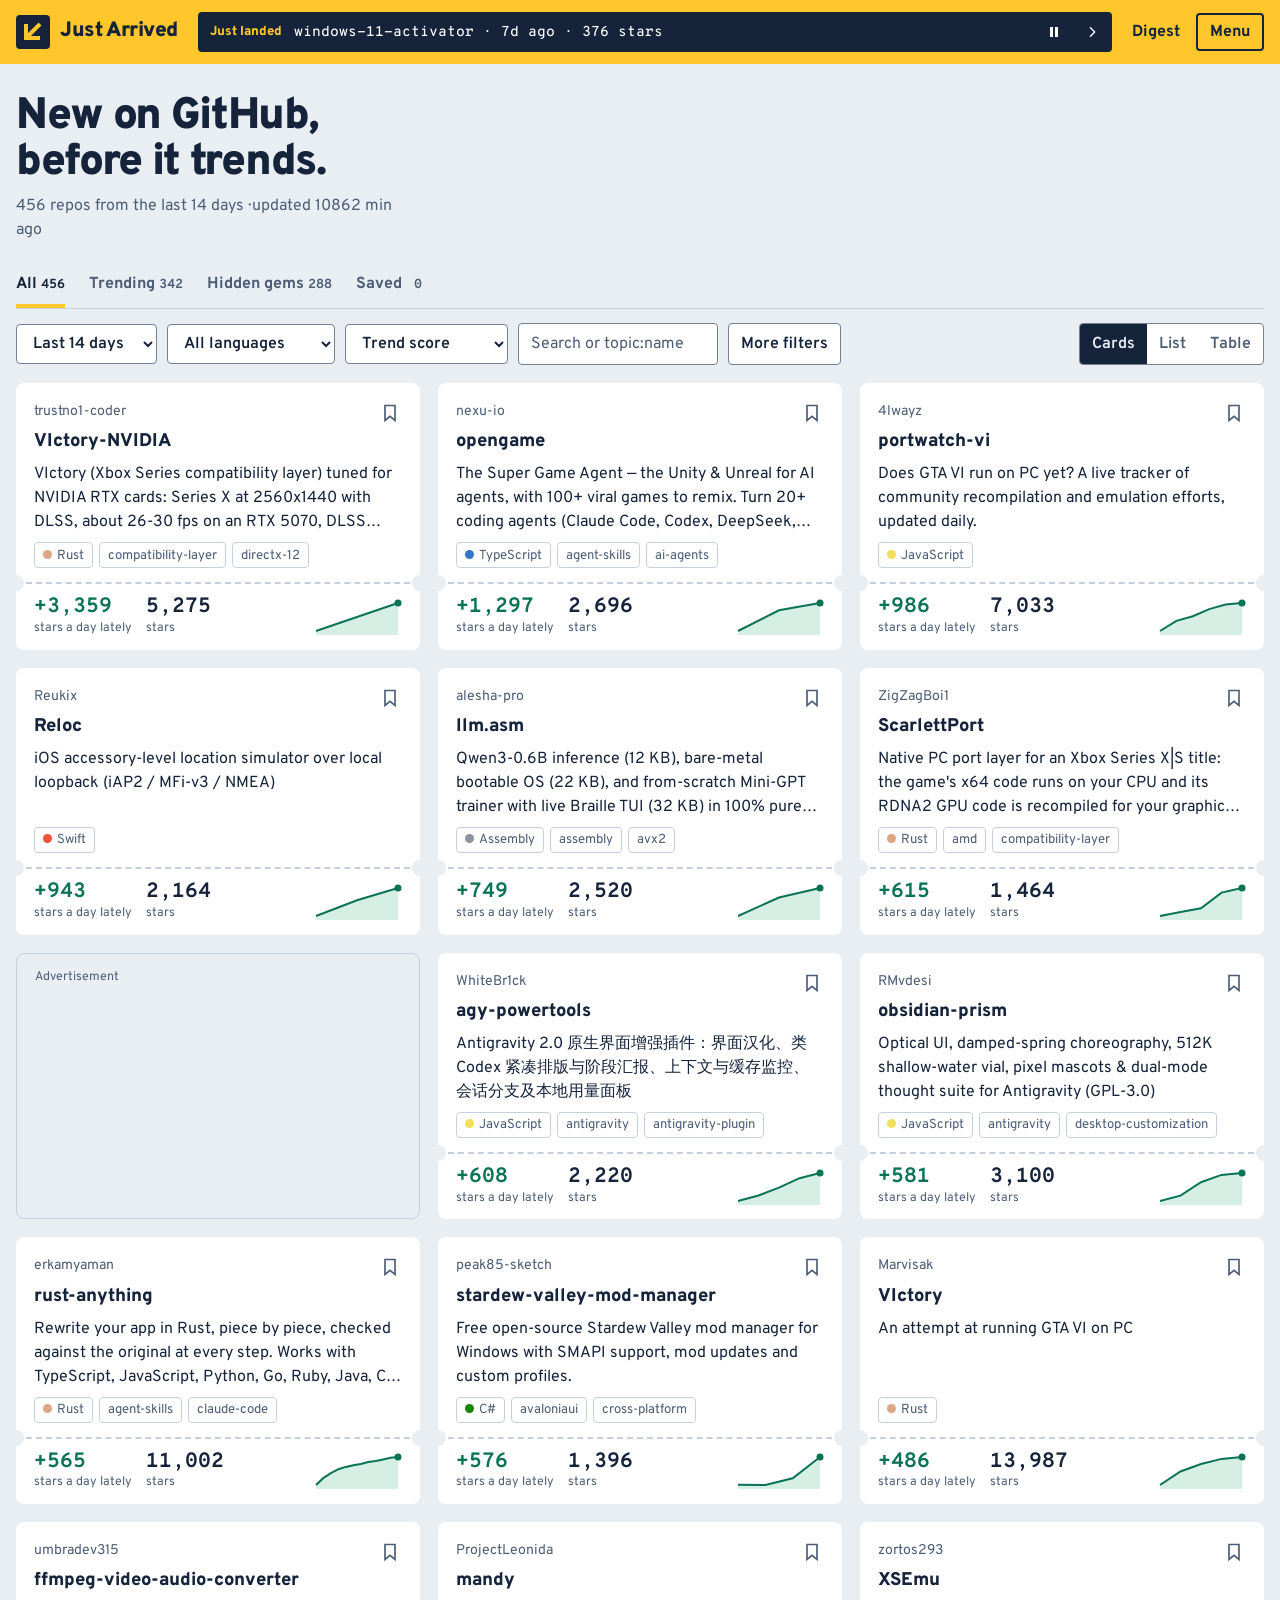
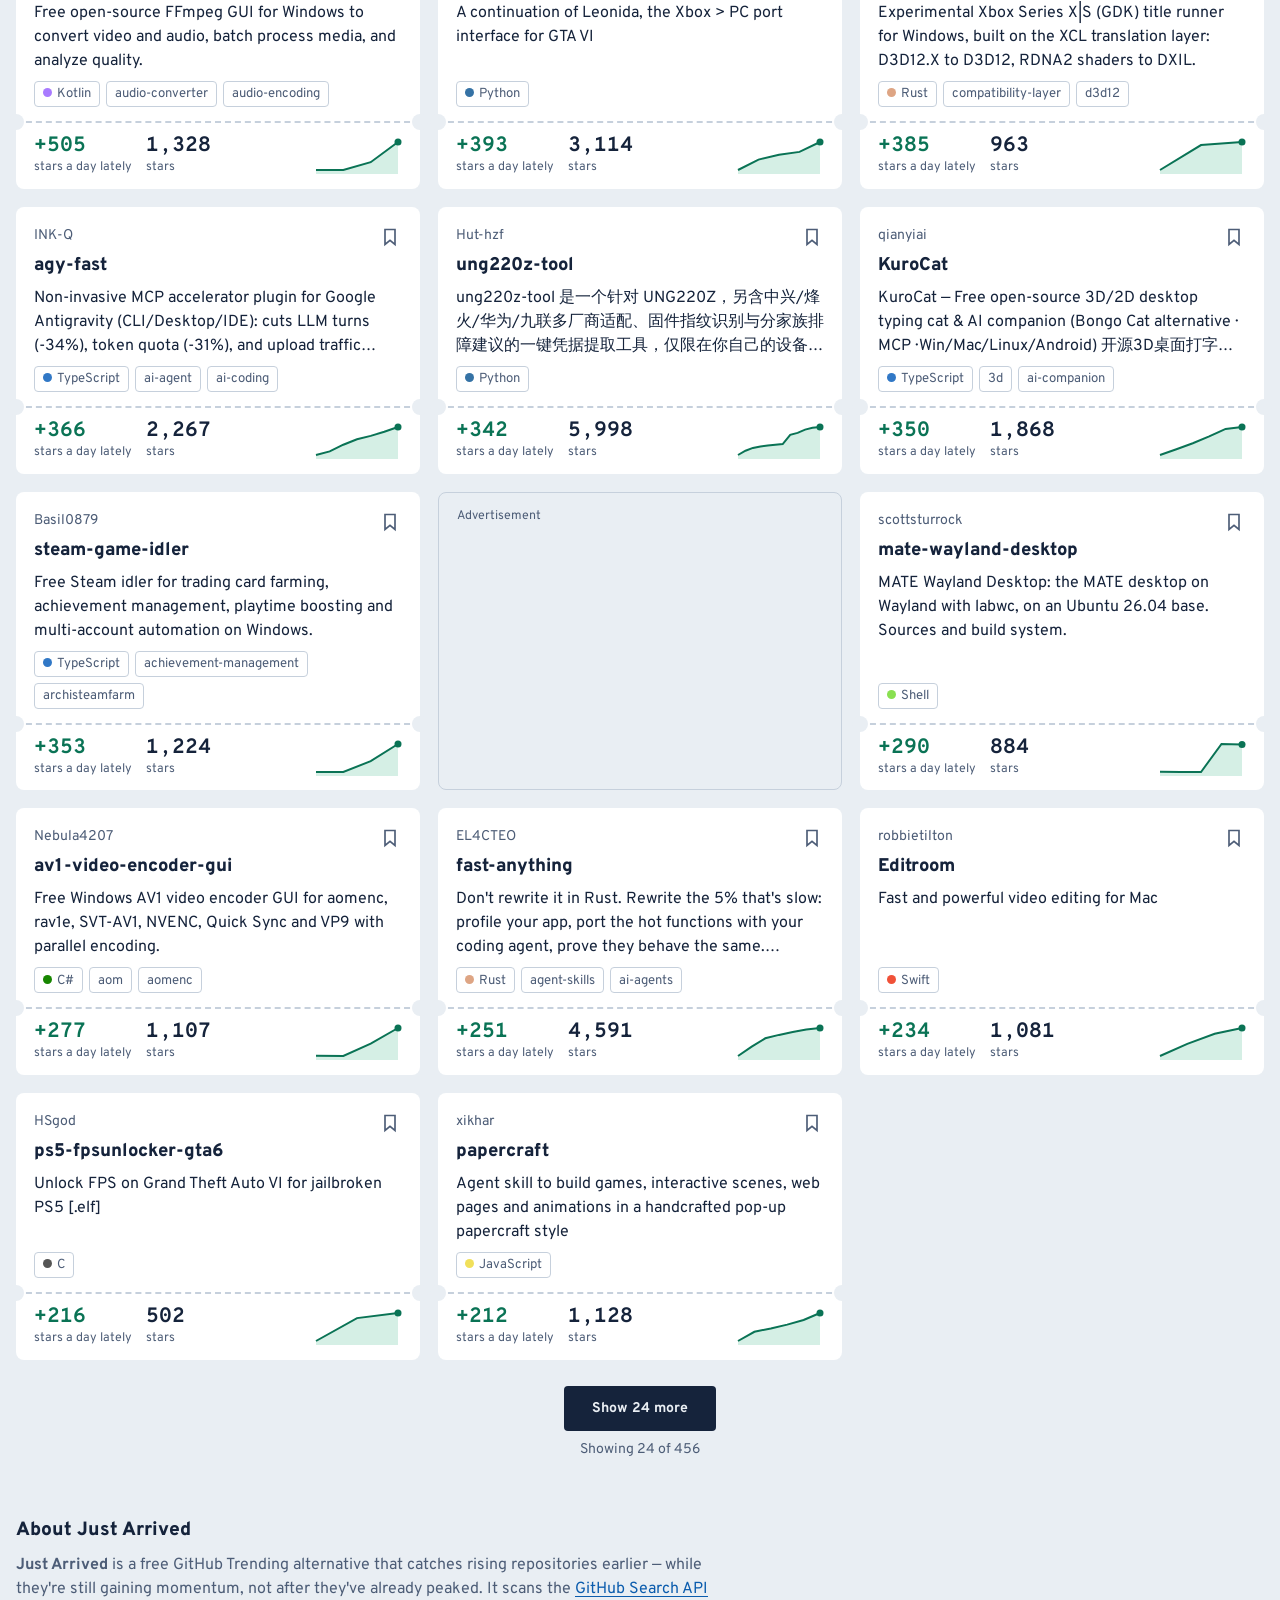
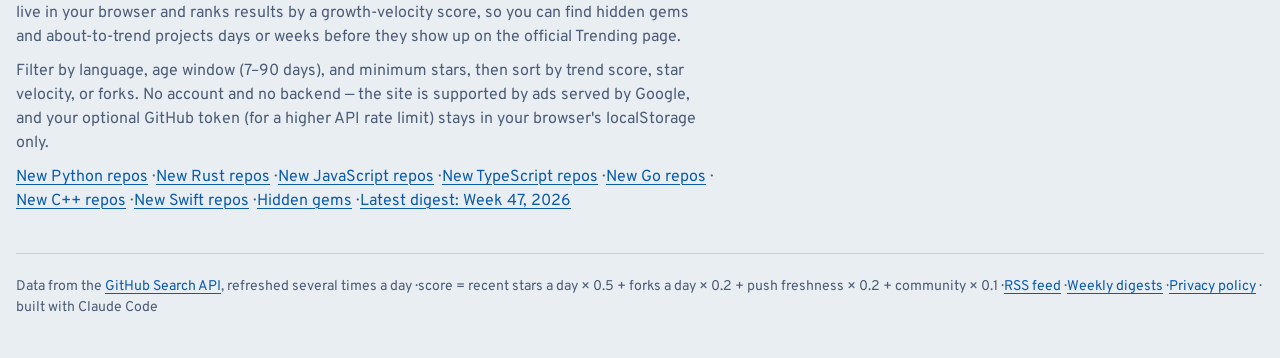
==== commit 1bb21e21: "chore: refresh data snapshot" ====
--- a/index.html
+++ b/index.html
@@ -394,7 +394,7 @@
 <section class="intro">
   <div>
     <h1>New on GitHub, before it trends.</h1>
-    <p><span id="stTotal"><!-- static-total:start -->525 repos from the last 14 days<!-- static-total:end --></span> <span id="dataAsOf"></span></p>
+    <p><span id="stTotal"><!-- static-total:start -->456 repos from the last 14 days<!-- static-total:end --></span> <span id="dataAsOf"></span></p>
   </div>
   <div class="spotlight pending" id="spotlight">
     <div class="spot" aria-hidden="true"><span class="label">&nbsp;</span><span class="who"><span style="width:28px;height:28px"></span><strong>&nbsp;</strong></span><span class="sub">&nbsp;</span></div>
@@ -403,10 +403,10 @@
 </section>
 
 <div class="tabs" id="tabs" role="group" aria-label="Lists">
-  <button class="tab active" data-tab="all">All <span class="count"><!-- static-count-all:start -->525<!-- static-count-all:end --></span></button>
+  <button class="tab active" data-tab="all">All <span class="count"><!-- static-count-all:start -->456<!-- static-count-all:end --></span></button>
   <button class="tab" data-tab="fresh" hidden>Since last visit <span class="count">0</span></button>
-  <button class="tab" data-tab="trend">Trending <span class="count"><!-- static-count-trend:start -->389<!-- static-count-trend:end --></span></button>
-  <button class="tab" data-tab="gems">Hidden gems <span class="count"><!-- static-count-gems:start -->318<!-- static-count-gems:end --></span></button>
+  <button class="tab" data-tab="trend">Trending <span class="count"><!-- static-count-trend:start -->367<!-- static-count-trend:end --></span></button>
+  <button class="tab" data-tab="gems">Hidden gems <span class="count"><!-- static-count-gems:start -->288<!-- static-count-gems:end --></span></button>
   <button class="tab" data-tab="saved">Saved <span class="count">0</span></button>
 </div>
 
@@ -452,8 +452,8 @@
 <div class="topics"><span class="chip"><span class="lang-dot"></span>Rust</span><span class="chip">compatibility-layer</span><span class="chip">directx-12</span></div>
 </div>
 <div class="stub">
-<div><b class="up">+3,164</b><small>stars a day lately</small></div>
-<div><b>3,783</b><small>stars</small></div>
+<div><b class="up">+3,359</b><small>stars a day lately</small></div>
+<div><b>5,275</b><small>stars</small></div>
 </div>
 </article>
 <article class="card static-card">
@@ -465,8 +465,216 @@
 <div class="topics"><span class="chip"><span class="lang-dot"></span>TypeScript</span><span class="chip">agent-skills</span><span class="chip">ai-agents</span></div>
 </div>
 <div class="stub">
-<div><b class="up">+1,433</b><small>stars a day lately</small></div>
-<div><b>2,365</b><small>stars</small></div>
+<div><b class="up">+1,297</b><small>stars a day lately</small></div>
+<div><b>2,696</b><small>stars</small></div>
+</div>
+</article>
+<article class="card static-card">
+<img class="card-img" data-img src="https://repository-images.githubusercontent.com/1474584825/c8e25581-17b0-49f7-958d-ca6741086ade" alt="" loading="lazy" decoding="async">
+<div class="card-main">
+<div class="who"><img class="av" data-img src="https://avatars.githubusercontent.com/u/360285106?v=4&amp;s=72" width="24" height="24" alt="" loading="lazy" decoding="async"><span class="repo-owner">flint63-code</span></div>
+<h2 class="card-h"><a class="repo-name" href="https://github.com/flint63-code/gitdesk-windows" rel="noopener nofollow">gitdesk-windows</a></h2>
+<p class="desc">Free open-source Git GUI client for Windows with visual commit history, branch management, SSH, Git LFS and more.</p>
+<div class="topics"><span class="chip"><span class="lang-dot"></span>C#</span><span class="chip">bitbucket</span><span class="chip">cross-platform</span></div>
+</div>
+<div class="stub">
+<div><b class="up">+1,253</b><small>so far (21h)</small></div>
+<div><b>1,253</b><small>stars</small></div>
+</div>
+</article>
+<article class="card static-card">
+<img class="card-img" data-img src="https://repository-images.githubusercontent.com/1474593596/f1ec41be-a814-49b4-9e09-0a9549c9b55f" alt="" loading="lazy" decoding="async">
+<div class="card-main">
+<div class="who"><img class="av" data-img src="https://avatars.githubusercontent.com/u/361635094?v=4&amp;s=72" width="24" height="24" alt="" loading="lazy" decoding="async"><span class="repo-owner">riveran0226</span></div>
+<h2 class="card-h"><a class="repo-name" href="https://github.com/riveran0226/windows-explorer-blur-mica" rel="noopener nofollow">windows-explorer-blur-mica</a></h2>
+<p class="desc">Free Windows 10 &amp; 11 Explorer customization tool for Acrylic, Mica, transparency and background blur effects.</p>
+<div class="topics"><span class="chip"><span class="lang-dot"></span>C++</span><span class="chip">acrylic</span><span class="chip">blur</span></div>
+</div>
+<div class="stub">
+<div><b class="up">+1,251</b><small>so far (21h)</small></div>
+<div><b>1,251</b><small>stars</small></div>
+</div>
+</article>
+<article class="card static-card">
+<img class="card-img" data-img src="https://repository-images.githubusercontent.com/1474599413/a59234d5-22a9-4e57-89ed-422269d2f8eb" alt="" loading="lazy" decoding="async">
+<div class="card-main">
+<div class="who"><img class="av" data-img src="https://avatars.githubusercontent.com/u/358015594?v=4&amp;s=72" width="24" height="24" alt="" loading="lazy" decoding="async"><span class="repo-owner">mist-8659</span></div>
+<h2 class="card-h"><a class="repo-name" href="https://github.com/mist-8659/windows-mouse-keyboard-sharing-kvm" rel="noopener nofollow">windows-mouse-keyboard-sharing-kvm</a></h2>
+<p class="desc">Free open-source KVM software to share one keyboard and mouse across multiple Windows, macOS and Linux computers.</p>
+<div class="topics"><span class="chip"><span class="lang-dot"></span>C++</span><span class="chip">c-plus-plus</span><span class="chip">clipboard</span></div>
+</div>
+<div class="stub">
+<div><b class="up">+1,249</b><small>so far (21h)</small></div>
+<div><b>1,249</b><small>stars</small></div>
+</div>
+</article>
+<article class="card static-card">
+<img class="card-img" data-img src="https://repository-images.githubusercontent.com/1474611005/53ce30cb-27da-43a7-878d-cf976535eb6a" alt="" loading="lazy" decoding="async">
+<div class="card-main">
+<div class="who"><img class="av" data-img src="https://avatars.githubusercontent.com/u/358352282?v=4&amp;s=72" width="24" height="24" alt="" loading="lazy" decoding="async"><span class="repo-owner">nocta1554</span></div>
+<h2 class="card-h"><a class="repo-name" href="https://github.com/nocta1554/windows-video-downloader-gui" rel="noopener nofollow">windows-video-downloader-gui</a></h2>
+<p class="desc">Free open-source Windows video downloader GUI for YouTube and 1,000+ websites, powered by yt-dlp.</p>
+<div class="topics"><span class="chip"><span class="lang-dot"></span>C++</span><span class="chip">audio</span><span class="chip">c-plus-plus</span></div>
+</div>
+<div class="stub">
+<div><b class="up">+1,243</b><small>so far (21h)</small></div>
+<div><b>1,243</b><small>stars</small></div>
+</div>
+</article>
+<article class="card static-card">
+<img class="card-img" data-img src="https://repository-images.githubusercontent.com/1474586742/817e73d6-c5fc-49d4-a16a-6e75bd0508f2" alt="" loading="lazy" decoding="async">
+<div class="card-main">
+<div class="who"><img class="av" data-img src="https://avatars.githubusercontent.com/u/358397851?v=4&amp;s=72" width="24" height="24" alt="" loading="lazy" decoding="async"><span class="repo-owner">hollow-445</span></div>
+<h2 class="card-h"><a class="repo-name" href="https://github.com/hollow-445/windows-keyboard-manager" rel="noopener nofollow">windows-keyboard-manager</a></h2>
+<p class="desc">Free open-source keyboard remapping software for Windows with custom layouts, programmable keys, layers and tap-hold actions.</p>
+<div class="topics"><span class="chip"><span class="lang-dot"></span>Haskell</span><span class="chip">automation</span><span class="chip">configuration</span></div>
+</div>
+<div class="stub">
+<div><b class="up">+1,240</b><small>so far (21h)</small></div>
+<div><b>1,240</b><small>stars</small></div>
+</div>
+</article>
+<article class="card static-card">
+<img class="card-img" data-img src="https://repository-images.githubusercontent.com/1474608806/5d6dbe81-71b3-4f4a-8f0e-8cb2999bc15e" alt="" loading="lazy" decoding="async">
+<div class="card-main">
+<div class="who"><img class="av" data-img src="https://avatars.githubusercontent.com/u/360309724?v=4&amp;s=72" width="24" height="24" alt="" loading="lazy" decoding="async"><span class="repo-owner">Quill400</span></div>
+<h2 class="card-h"><a class="repo-name" href="https://github.com/Quill400/windows-image-viewer" rel="noopener nofollow">windows-image-viewer</a></h2>
+<p class="desc">Fast, free Windows image viewer with photo browsing, editing, folder management, and optional video playback.</p>
+<div class="topics"><span class="chip"><span class="lang-dot"></span>C++</span><span class="chip">c-plus-plus</span><span class="chip">cross-platform</span></div>
+</div>
+<div class="stub">
+<div><b class="up">+1,233</b><small>so far (21h)</small></div>
+<div><b>1,233</b><small>stars</small></div>
+</div>
+</article>
+<article class="card static-card">
+<img class="card-img" data-img src="https://repository-images.githubusercontent.com/1474578991/294074ab-df18-4e73-8c06-c39f941a249d" alt="" loading="lazy" decoding="async">
+<div class="card-main">
+<div class="who"><img class="av" data-img src="https://avatars.githubusercontent.com/u/357446714?v=4&amp;s=72" width="24" height="24" alt="" loading="lazy" decoding="async"><span class="repo-owner">quartzdev666</span></div>
+<h2 class="card-h"><a class="repo-name" href="https://github.com/quartzdev666/windows-pdf-editor" rel="noopener nofollow">windows-pdf-editor</a></h2>
+<p class="desc">Free open-source Windows PDF editor to merge, split, rotate, crop, reorder and organize PDF pages with a visual interface.</p>
+<div class="topics"><span class="chip"><span class="lang-dot"></span>Python</span><span class="chip">desktop-application</span><span class="chip">document-editor</span></div>
+</div>
+<div class="stub">
+<div><b class="up">+1,233</b><small>so far (21h)</small></div>
+<div><b>1,233</b><small>stars</small></div>
+</div>
+</article>
+<article class="card static-card">
+<img class="card-img" data-img src="https://repository-images.githubusercontent.com/1474591563/65ae4581-7048-402f-af61-62e53e4ceb7d" alt="" loading="lazy" decoding="async">
+<div class="card-main">
+<div class="who"><img class="av" data-img src="https://avatars.githubusercontent.com/u/357362078?v=4&amp;s=72" width="24" height="24" alt="" loading="lazy" decoding="async"><span class="repo-owner">Riven-639</span></div>
+<h2 class="card-h"><a class="repo-name" href="https://github.com/Riven-639/windows-dwm-blur-glass-customizer" rel="noopener nofollow">windows-dwm-blur-glass-customizer</a></h2>
+<p class="desc">Free Windows 10 &amp; 11 DWM customization tool for Aero, Acrylic, Mica, blur and transparent title bar effects.</p>
+<div class="topics"><span class="chip"><span class="lang-dot"></span>C++</span><span class="chip">acrylic</span><span class="chip">aero</span></div>
+</div>
+<div class="stub">
+<div><b class="up">+1,227</b><small>so far (21h)</small></div>
+<div><b>1,227</b><small>stars</small></div>
+</div>
+</article>
+<article class="card static-card">
+<img class="card-img" data-img src="https://repository-images.githubusercontent.com/1474581999/60b2c1c2-2563-4412-862f-426f787d5d97" alt="" loading="lazy" decoding="async">
+<div class="card-main">
+<div class="who"><img class="av" data-img src="https://avatars.githubusercontent.com/u/358030816?v=4&amp;s=72" width="24" height="24" alt="" loading="lazy" decoding="async"><span class="repo-owner">Loris-593</span></div>
+<h2 class="card-h"><a class="repo-name" href="https://github.com/Loris-593/notebook-fan-control-windows" rel="noopener nofollow">notebook-fan-control-windows</a></h2>
+<p class="desc">Free open-source Windows laptop fan control software with custom cooling profiles and notebook temperature management.</p>
+<div class="topics"><span class="chip"><span class="lang-dot"></span>C#</span><span class="chip">c-sharp</span><span class="chip">computer</span></div>
+</div>
+<div class="stub">
+<div><b class="up">+1,225</b><small>so far (21h)</small></div>
+<div><b>1,225</b><small>stars</small></div>
+</div>
+</article>
+<article class="card static-card">
+<img class="card-img" data-img src="https://repository-images.githubusercontent.com/1474596017/f7c3971d-ed7f-4916-952f-c96b237968b8" alt="" loading="lazy" decoding="async">
+<div class="card-main">
+<div class="who"><img class="av" data-img src="https://avatars.githubusercontent.com/u/357434832?v=4&amp;s=72" width="24" height="24" alt="" loading="lazy" decoding="async"><span class="repo-owner">Leaf82770</span></div>
+<h2 class="card-h"><a class="repo-name" href="https://github.com/Leaf82770/windows-mica-backdrop-customizer" rel="noopener nofollow">windows-mica-backdrop-customizer</a></h2>
+<p class="desc">Free Windows 11 desktop app to customize Mica, Acrylic, and system backdrop effects for Win32 applications.</p>
+<div class="topics"><span class="chip"><span class="lang-dot"></span>C#</span><span class="chip">acrylic</span><span class="chip">backdrop</span></div>
+</div>
+<div class="stub">
+<div><b class="up">+1,222</b><small>so far (21h)</small></div>
+<div><b>1,222</b><small>stars</small></div>
+</div>
+</article>
+<article class="card static-card">
+<img class="card-img" data-img src="https://repository-images.githubusercontent.com/1474601482/4c36746a-3d2c-423f-822d-793f7c8b4eb4" alt="" loading="lazy" decoding="async">
+<div class="card-main">
+<div class="who"><img class="av" data-img src="https://avatars.githubusercontent.com/u/361642253?v=4&amp;s=72" width="24" height="24" alt="" loading="lazy" decoding="async"><span class="repo-owner">Codelab781</span></div>
+<h2 class="card-h"><a class="repo-name" href="https://github.com/Codelab781/windows-clipboard-sync-manager" rel="noopener nofollow">windows-clipboard-sync-manager</a></h2>
+<p class="desc">Free open-source clipboard manager for Windows with cross-device sync, clipboard history, and text, image &amp; file sharing.</p>
+<div class="topics"><span class="chip"><span class="lang-dot"></span>C#</span><span class="chip">avalonia</span><span class="chip">clipboard</span></div>
+</div>
+<div class="stub">
+<div><b class="up">+1,221</b><small>so far (21h)</small></div>
+<div><b>1,221</b><small>stars</small></div>
+</div>
+</article>
+<article class="card static-card">
+<img class="card-img" data-img src="https://repository-images.githubusercontent.com/1474580438/e84a41ae-7486-4c63-903b-80a7a4389bd4" alt="" loading="lazy" decoding="async">
+<div class="card-main">
+<div class="who"><img class="av" data-img src="https://avatars.githubusercontent.com/u/360278645?v=4&amp;s=72" width="24" height="24" alt="" loading="lazy" decoding="async"><span class="repo-owner">Ash793318</span></div>
+<h2 class="card-h"><a class="repo-name" href="https://github.com/Ash793318/windows-hardware-monitor" rel="noopener nofollow">windows-hardware-monitor</a></h2>
+<p class="desc">Free open-source Windows hardware monitoring app for CPU, GPU, RAM, SSD temperatures, fan speeds and system performance.</p>
+<div class="topics"><span class="chip"><span class="lang-dot"></span>C#</span><span class="chip">cpu</span><span class="chip">desktop</span></div>
+</div>
+<div class="stub">
+<div><b class="up">+1,151</b><small>so far (21h)</small></div>
+<div><b>1,151</b><small>stars</small></div>
+</div>
+</article>
+<article class="card static-card">
+<img class="card-img" data-img src="https://repository-images.githubusercontent.com/1474605762/dad892c9-02a8-45b3-b0c0-55c906c81259" alt="" loading="lazy" decoding="async">
+<div class="card-main">
+<div class="who"><img class="av" data-img src="https://avatars.githubusercontent.com/u/360269873?v=4&amp;s=72" width="24" height="24" alt="" loading="lazy" decoding="async"><span class="repo-owner">leaf7684</span></div>
+<h2 class="card-h"><a class="repo-name" href="https://github.com/leaf7684/windows-modern-media-player" rel="noopener nofollow">windows-modern-media-player</a></h2>
+<p class="desc">Free open-source Windows media player with VLC playback, video streaming, subtitles and picture-in-picture.</p>
+<div class="topics"><span class="chip"><span class="lang-dot"></span>C#</span><span class="chip">audio-player</span><span class="chip">chromecast</span></div>
+</div>
+<div class="stub">
+<div><b class="up">+1,138</b><small>so far (21h)</small></div>
+<div><b>1,138</b><small>stars</small></div>
+</div>
+</article>
+<article class="card static-card">
+<img class="card-img" data-img src="https://repository-images.githubusercontent.com/1474588528/26390ab6-ae75-451f-9c22-a6c4909f85f1" alt="" loading="lazy" decoding="async">
+<div class="card-main">
+<div class="who"><img class="av" data-img src="https://avatars.githubusercontent.com/u/360289804?v=4&amp;s=72" width="24" height="24" alt="" loading="lazy" decoding="async"><span class="repo-owner">Red2076-arch</span></div>
+<h2 class="card-h"><a class="repo-name" href="https://github.com/Red2076-arch/waifu2x-image-upscaler-windows" rel="noopener nofollow">waifu2x-image-upscaler-windows</a></h2>
+<p class="desc">Free AI image upscaler and photo denoiser for Windows powered by Vulkan GPU acceleration and ncnn neural networks.</p>
+<div class="topics"><span class="chip"><span class="lang-dot"></span>C++</span><span class="chip">amd</span><span class="chip">artificial-intelligence</span></div>
+</div>
+<div class="stub">
+<div><b class="up">+1,116</b><small>so far (21h)</small></div>
+<div><b>1,116</b><small>stars</small></div>
+</div>
+</article>
+<article class="card static-card">
+
+<div class="card-main">
+<div class="who"><img class="av" data-img src="https://avatars.githubusercontent.com/u/120629904?v=4&amp;s=72" width="24" height="24" alt="" loading="lazy" decoding="async"><span class="repo-owner">Reukix</span></div>
+<h2 class="card-h"><a class="repo-name" href="https://github.com/Reukix/Reloc" rel="noopener nofollow">Reloc</a></h2>
+<p class="desc">iOS accessory-level location simulator over local loopback (iAP2 / MFi-v3 / NMEA)</p>
+<div class="topics"><span class="chip"><span class="lang-dot"></span>Swift</span></div>
+</div>
+<div class="stub">
+<div><b class="up">+943</b><small>stars a day lately</small></div>
+<div><b>2,164</b><small>stars</small></div>
+</div>
+</article>
+<article class="card static-card">
+
+<div class="card-main">
+<div class="who"><img class="av" data-img src="https://avatars.githubusercontent.com/u/359682649?v=4&amp;s=72" width="24" height="24" alt="" loading="lazy" decoding="async"><span class="repo-owner">4lwayz</span></div>
+<h2 class="card-h"><a class="repo-name" href="https://github.com/4lwayz/portwatch-vi" rel="noopener nofollow">portwatch-vi</a></h2>
+<p class="desc">Does GTA VI run on PC yet? A live tracker of community recompilation and emulation efforts, updated daily.</p>
+<div class="topics"><span class="chip"><span class="lang-dot"></span>JavaScript</span></div>
+</div>
+<div class="stub">
+<div><b class="up">+986</b><small>stars a day lately</small></div>
+<div><b>7,033</b><small>stars</small></div>
 </div>
 </article>
 <article class="card static-card">
@@ -478,34 +686,8 @@
 <div class="topics"><span class="chip"><span class="lang-dot"></span>C++</span><span class="chip">acrylic</span><span class="chip">aero</span></div>
 </div>
 <div class="stub">
-<div><b class="up">+1,186</b><small>stars a day</small></div>
-<div><b>1,505</b><small>stars</small></div>
-</div>
-</article>
-<article class="card static-card">
-
-<div class="card-main">
-<div class="who"><img class="av" data-img src="https://avatars.githubusercontent.com/u/359682649?v=4&amp;s=72" width="24" height="24" alt="" loading="lazy" decoding="async"><span class="repo-owner">4lwayz</span></div>
-<h2 class="card-h"><a class="repo-name" href="https://github.com/4lwayz/portwatch-vi" rel="noopener nofollow">portwatch-vi</a></h2>
-<p class="desc">Does GTA VI run on PC yet? A live tracker of community recompilation and emulation efforts, updated daily.</p>
-<div class="topics"><span class="chip"><span class="lang-dot"></span>JavaScript</span></div>
-</div>
-<div class="stub">
-<div><b class="up">+1,126</b><small>stars a day lately</small></div>
-<div><b>6,825</b><small>stars</small></div>
-</div>
-</article>
-<article class="card static-card">
-
-<div class="card-main">
-<div class="who"><img class="av" data-img src="https://avatars.githubusercontent.com/u/120629904?v=4&amp;s=72" width="24" height="24" alt="" loading="lazy" decoding="async"><span class="repo-owner">Reukix</span></div>
-<h2 class="card-h"><a class="repo-name" href="https://github.com/Reukix/Reloc" rel="noopener nofollow">Reloc</a></h2>
-<p class="desc">iOS accessory-level location simulator over local loopback (iAP2 / MFi-v3 / NMEA)</p>
-<div class="topics"><span class="chip"><span class="lang-dot"></span>Swift</span></div>
-</div>
-<div class="stub">
-<div><b class="up">+911</b><small>stars a day lately</small></div>
-<div><b>1,772</b><small>stars</small></div>
+<div><b class="up">+917</b><small>stars a day</small></div>
+<div><b>1,508</b><small>stars</small></div>
 </div>
 </article>
 <article class="card static-card">
@@ -517,8 +699,8 @@
 <div class="topics"><span class="chip"><span class="lang-dot"></span>Assembly</span><span class="chip">assembly</span><span class="chip">avx2</span></div>
 </div>
 <div class="stub">
-<div><b class="up">+789</b><small>stars a day lately</small></div>
-<div><b>2,285</b><small>stars</small></div>
+<div><b class="up">+749</b><small>stars a day lately</small></div>
+<div><b>2,520</b><small>stars</small></div>
 </div>
 </article>
 <article class="card static-card">
@@ -530,8 +712,8 @@
 <div class="topics"><span class="chip"><span class="lang-dot"></span>Rust</span></div>
 </div>
 <div class="stub">
-<div><b class="up">+523</b><small>stars a day lately</small></div>
-<div><b>13,847</b><small>stars</small></div>
+<div><b class="up">+486</b><small>stars a day lately</small></div>
+<div><b>13,987</b><small>stars</small></div>
 </div>
 </article>
 <article class="card static-card">
@@ -543,216 +725,34 @@
 <div class="topics"><span class="chip"><span class="lang-dot"></span>Rust</span><span class="chip">amd</span><span class="chip">compatibility-layer</span></div>
 </div>
 <div class="stub">
-<div><b class="up">+715</b><small>stars a day lately</small></div>
-<div><b>1,349</b><small>stars</small></div>
-</div>
-</article>
-<article class="card static-card">
-<img class="card-img" data-img src="https://repository-images.githubusercontent.com/1474593596/f1ec41be-a814-49b4-9e09-0a9549c9b55f" alt="" loading="lazy" decoding="async">
-<div class="card-main">
-<div class="who"><img class="av" data-img src="https://avatars.githubusercontent.com/u/361635094?v=4&amp;s=72" width="24" height="24" alt="" loading="lazy" decoding="async"><span class="repo-owner">riveran0226</span></div>
-<h2 class="card-h"><a class="repo-name" href="https://github.com/riveran0226/windows-explorer-blur-mica" rel="noopener nofollow">windows-explorer-blur-mica</a></h2>
-<p class="desc">Free Windows 10 &amp; 11 Explorer customization tool for Acrylic, Mica, transparency and background blur effects.</p>
-<div class="topics"><span class="chip"><span class="lang-dot"></span>C++</span><span class="chip">acrylic</span><span class="chip">blur</span></div>
-</div>
-<div class="stub">
-<div><b class="up">+706</b><small>so far (12h)</small></div>
-<div><b>706</b><small>stars</small></div>
-</div>
-</article>
-<article class="card static-card">
-<img class="card-img" data-img src="https://repository-images.githubusercontent.com/1474599413/a59234d5-22a9-4e57-89ed-422269d2f8eb" alt="" loading="lazy" decoding="async">
-<div class="card-main">
-<div class="who"><img class="av" data-img src="https://avatars.githubusercontent.com/u/358015594?v=4&amp;s=72" width="24" height="24" alt="" loading="lazy" decoding="async"><span class="repo-owner">mist-8659</span></div>
-<h2 class="card-h"><a class="repo-name" href="https://github.com/mist-8659/windows-mouse-keyboard-sharing-kvm" rel="noopener nofollow">windows-mouse-keyboard-sharing-kvm</a></h2>
-<p class="desc">Free open-source KVM software to share one keyboard and mouse across multiple Windows, macOS and Linux computers.</p>
-<div class="topics"><span class="chip"><span class="lang-dot"></span>C++</span><span class="chip">c-plus-plus</span><span class="chip">clipboard</span></div>
-</div>
-<div class="stub">
-<div><b class="up">+702</b><small>so far (12h)</small></div>
-<div><b>702</b><small>stars</small></div>
-</div>
-</article>
-<article class="card static-card">
-<img class="card-img" data-img src="https://repository-images.githubusercontent.com/1474584825/c8e25581-17b0-49f7-958d-ca6741086ade" alt="" loading="lazy" decoding="async">
-<div class="card-main">
-<div class="who"><img class="av" data-img src="https://avatars.githubusercontent.com/u/360285106?v=4&amp;s=72" width="24" height="24" alt="" loading="lazy" decoding="async"><span class="repo-owner">flint63-code</span></div>
-<h2 class="card-h"><a class="repo-name" href="https://github.com/flint63-code/gitdesk-windows" rel="noopener nofollow">gitdesk-windows</a></h2>
-<p class="desc">Free open-source Git GUI client for Windows with visual commit history, branch management, SSH, Git LFS and more.</p>
-<div class="topics"><span class="chip"><span class="lang-dot"></span>C#</span><span class="chip">bitbucket</span><span class="chip">cross-platform</span></div>
-</div>
-<div class="stub">
-<div><b class="up">+696</b><small>so far (12h)</small></div>
-<div><b>696</b><small>stars</small></div>
-</div>
-</article>
-<article class="card static-card">
-<img class="card-img" data-img src="https://repository-images.githubusercontent.com/1474588528/26390ab6-ae75-451f-9c22-a6c4909f85f1" alt="" loading="lazy" decoding="async">
-<div class="card-main">
-<div class="who"><img class="av" data-img src="https://avatars.githubusercontent.com/u/360289804?v=4&amp;s=72" width="24" height="24" alt="" loading="lazy" decoding="async"><span class="repo-owner">Red2076-arch</span></div>
-<h2 class="card-h"><a class="repo-name" href="https://github.com/Red2076-arch/waifu2x-image-upscaler-windows" rel="noopener nofollow">waifu2x-image-upscaler-windows</a></h2>
-<p class="desc">Free AI image upscaler and photo denoiser for Windows powered by Vulkan GPU acceleration and ncnn neural networks.</p>
-<div class="topics"><span class="chip"><span class="lang-dot"></span>C++</span><span class="chip">amd</span><span class="chip">artificial-intelligence</span></div>
-</div>
-<div class="stub">
-<div><b class="up">+694</b><small>so far (12h)</small></div>
-<div><b>694</b><small>stars</small></div>
-</div>
-</article>
-<article class="card static-card">
-<img class="card-img" data-img src="https://repository-images.githubusercontent.com/1474605762/dad892c9-02a8-45b3-b0c0-55c906c81259" alt="" loading="lazy" decoding="async">
-<div class="card-main">
-<div class="who"><img class="av" data-img src="https://avatars.githubusercontent.com/u/360269873?v=4&amp;s=72" width="24" height="24" alt="" loading="lazy" decoding="async"><span class="repo-owner">leaf7684</span></div>
-<h2 class="card-h"><a class="repo-name" href="https://github.com/leaf7684/windows-modern-media-player" rel="noopener nofollow">windows-modern-media-player</a></h2>
-<p class="desc">Free open-source Windows media player with VLC playback, video streaming, subtitles and picture-in-picture.</p>
-<div class="topics"><span class="chip"><span class="lang-dot"></span>C#</span><span class="chip">audio-player</span><span class="chip">chromecast</span></div>
-</div>
-<div class="stub">
-<div><b class="up">+693</b><small>so far (12h)</small></div>
-<div><b>693</b><small>stars</small></div>
-</div>
-</article>
-<article class="card static-card">
-<img class="card-img" data-img src="https://repository-images.githubusercontent.com/1474586742/817e73d6-c5fc-49d4-a16a-6e75bd0508f2" alt="" loading="lazy" decoding="async">
-<div class="card-main">
-<div class="who"><img class="av" data-img src="https://avatars.githubusercontent.com/u/358397851?v=4&amp;s=72" width="24" height="24" alt="" loading="lazy" decoding="async"><span class="repo-owner">hollow-445</span></div>
-<h2 class="card-h"><a class="repo-name" href="https://github.com/hollow-445/windows-keyboard-manager" rel="noopener nofollow">windows-keyboard-manager</a></h2>
-<p class="desc">Free open-source keyboard remapping software for Windows with custom layouts, programmable keys, layers and tap-hold actions.</p>
-<div class="topics"><span class="chip"><span class="lang-dot"></span>Haskell</span><span class="chip">automation</span><span class="chip">configuration</span></div>
-</div>
-<div class="stub">
-<div><b class="up">+693</b><small>so far (12h)</small></div>
-<div><b>693</b><small>stars</small></div>
-</div>
-</article>
-<article class="card static-card">
-<img class="card-img" data-img src="https://repository-images.githubusercontent.com/1474611005/53ce30cb-27da-43a7-878d-cf976535eb6a" alt="" loading="lazy" decoding="async">
-<div class="card-main">
-<div class="who"><img class="av" data-img src="https://avatars.githubusercontent.com/u/358352282?v=4&amp;s=72" width="24" height="24" alt="" loading="lazy" decoding="async"><span class="repo-owner">nocta1554</span></div>
-<h2 class="card-h"><a class="repo-name" href="https://github.com/nocta1554/windows-video-downloader-gui" rel="noopener nofollow">windows-video-downloader-gui</a></h2>
-<p class="desc">Free open-source Windows video downloader GUI for YouTube and 1,000+ websites, powered by yt-dlp.</p>
-<div class="topics"><span class="chip"><span class="lang-dot"></span>C++</span><span class="chip">audio</span><span class="chip">c-plus-plus</span></div>
-</div>
-<div class="stub">
-<div><b class="up">+691</b><small>so far (12h)</small></div>
-<div><b>691</b><small>stars</small></div>
-</div>
-</article>
-<article class="card static-card">
-<img class="card-img" data-img src="https://repository-images.githubusercontent.com/1474591563/65ae4581-7048-402f-af61-62e53e4ceb7d" alt="" loading="lazy" decoding="async">
-<div class="card-main">
-<div class="who"><img class="av" data-img src="https://avatars.githubusercontent.com/u/357362078?v=4&amp;s=72" width="24" height="24" alt="" loading="lazy" decoding="async"><span class="repo-owner">Riven-639</span></div>
-<h2 class="card-h"><a class="repo-name" href="https://github.com/Riven-639/windows-dwm-blur-glass-customizer" rel="noopener nofollow">windows-dwm-blur-glass-customizer</a></h2>
-<p class="desc">Free Windows 10 &amp; 11 DWM customization tool for Aero, Acrylic, Mica, blur and transparent title bar effects.</p>
-<div class="topics"><span class="chip"><span class="lang-dot"></span>C++</span><span class="chip">acrylic</span><span class="chip">aero</span></div>
-</div>
-<div class="stub">
-<div><b class="up">+683</b><small>so far (12h)</small></div>
-<div><b>683</b><small>stars</small></div>
-</div>
-</article>
-<article class="card static-card">
-<img class="card-img" data-img src="https://repository-images.githubusercontent.com/1474596017/f7c3971d-ed7f-4916-952f-c96b237968b8" alt="" loading="lazy" decoding="async">
-<div class="card-main">
-<div class="who"><img class="av" data-img src="https://avatars.githubusercontent.com/u/357434832?v=4&amp;s=72" width="24" height="24" alt="" loading="lazy" decoding="async"><span class="repo-owner">Leaf82770</span></div>
-<h2 class="card-h"><a class="repo-name" href="https://github.com/Leaf82770/windows-mica-backdrop-customizer" rel="noopener nofollow">windows-mica-backdrop-customizer</a></h2>
-<p class="desc">Free Windows 11 desktop app to customize Mica, Acrylic, and system backdrop effects for Win32 applications.</p>
-<div class="topics"><span class="chip"><span class="lang-dot"></span>C#</span><span class="chip">acrylic</span><span class="chip">backdrop</span></div>
-</div>
-<div class="stub">
-<div><b class="up">+679</b><small>so far (12h)</small></div>
-<div><b>679</b><small>stars</small></div>
-</div>
-</article>
-<article class="card static-card">
-<img class="card-img" data-img src="https://repository-images.githubusercontent.com/1474580438/e84a41ae-7486-4c63-903b-80a7a4389bd4" alt="" loading="lazy" decoding="async">
-<div class="card-main">
-<div class="who"><img class="av" data-img src="https://avatars.githubusercontent.com/u/360278645?v=4&amp;s=72" width="24" height="24" alt="" loading="lazy" decoding="async"><span class="repo-owner">Ash793318</span></div>
-<h2 class="card-h"><a class="repo-name" href="https://github.com/Ash793318/windows-hardware-monitor" rel="noopener nofollow">windows-hardware-monitor</a></h2>
-<p class="desc">Free open-source Windows hardware monitoring app for CPU, GPU, RAM, SSD temperatures, fan speeds and system performance.</p>
-<div class="topics"><span class="chip"><span class="lang-dot"></span>C#</span><span class="chip">cpu</span><span class="chip">desktop</span></div>
-</div>
-<div class="stub">
-<div><b class="up">+678</b><small>so far (12h)</small></div>
-<div><b>678</b><small>stars</small></div>
-</div>
-</article>
-<article class="card static-card">
-<img class="card-img" data-img src="https://repository-images.githubusercontent.com/1474578991/294074ab-df18-4e73-8c06-c39f941a249d" alt="" loading="lazy" decoding="async">
-<div class="card-main">
-<div class="who"><img class="av" data-img src="https://avatars.githubusercontent.com/u/357446714?v=4&amp;s=72" width="24" height="24" alt="" loading="lazy" decoding="async"><span class="repo-owner">quartzdev666</span></div>
-<h2 class="card-h"><a class="repo-name" href="https://github.com/quartzdev666/windows-pdf-editor" rel="noopener nofollow">windows-pdf-editor</a></h2>
-<p class="desc">Free open-source Windows PDF editor to merge, split, rotate, crop, reorder and organize PDF pages with a visual interface.</p>
-<div class="topics"><span class="chip"><span class="lang-dot"></span>Python</span><span class="chip">desktop-application</span><span class="chip">document-editor</span></div>
-</div>
-<div class="stub">
-<div><b class="up">+678</b><small>so far (12h)</small></div>
-<div><b>678</b><small>stars</small></div>
-</div>
-</article>
-<article class="card static-card">
-<img class="card-img" data-img src="https://repository-images.githubusercontent.com/1474581999/60b2c1c2-2563-4412-862f-426f787d5d97" alt="" loading="lazy" decoding="async">
-<div class="card-main">
-<div class="who"><img class="av" data-img src="https://avatars.githubusercontent.com/u/358030816?v=4&amp;s=72" width="24" height="24" alt="" loading="lazy" decoding="async"><span class="repo-owner">Loris-593</span></div>
-<h2 class="card-h"><a class="repo-name" href="https://github.com/Loris-593/notebook-fan-control-windows" rel="noopener nofollow">notebook-fan-control-windows</a></h2>
-<p class="desc">Free open-source Windows laptop fan control software with custom cooling profiles and notebook temperature management.</p>
-<div class="topics"><span class="chip"><span class="lang-dot"></span>C#</span><span class="chip">c-sharp</span><span class="chip">computer</span></div>
-</div>
-<div class="stub">
-<div><b class="up">+675</b><small>so far (12h)</small></div>
-<div><b>675</b><small>stars</small></div>
-</div>
-</article>
-<article class="card static-card">
-<img class="card-img" data-img src="https://repository-images.githubusercontent.com/1474608806/5d6dbe81-71b3-4f4a-8f0e-8cb2999bc15e" alt="" loading="lazy" decoding="async">
-<div class="card-main">
-<div class="who"><img class="av" data-img src="https://avatars.githubusercontent.com/u/360309724?v=4&amp;s=72" width="24" height="24" alt="" loading="lazy" decoding="async"><span class="repo-owner">Quill400</span></div>
-<h2 class="card-h"><a class="repo-name" href="https://github.com/Quill400/windows-image-viewer" rel="noopener nofollow">windows-image-viewer</a></h2>
-<p class="desc">Fast, free Windows image viewer with photo browsing, editing, folder management, and optional video playback.</p>
-<div class="topics"><span class="chip"><span class="lang-dot"></span>C++</span><span class="chip">c-plus-plus</span><span class="chip">cross-platform</span></div>
-</div>
-<div class="stub">
-<div><b class="up">+674</b><small>so far (12h)</small></div>
-<div><b>674</b><small>stars</small></div>
-</div>
-</article>
-<article class="card static-card">
-<img class="card-img" data-img src="https://repository-images.githubusercontent.com/1474601482/4c36746a-3d2c-423f-822d-793f7c8b4eb4" alt="" loading="lazy" decoding="async">
-<div class="card-main">
-<div class="who"><img class="av" data-img src="https://avatars.githubusercontent.com/u/361642253?v=4&amp;s=72" width="24" height="24" alt="" loading="lazy" decoding="async"><span class="repo-owner">Codelab781</span></div>
-<h2 class="card-h"><a class="repo-name" href="https://github.com/Codelab781/windows-clipboard-sync-manager" rel="noopener nofollow">windows-clipboard-sync-manager</a></h2>
-<p class="desc">Free open-source clipboard manager for Windows with cross-device sync, clipboard history, and text, image &amp; file sharing.</p>
-<div class="topics"><span class="chip"><span class="lang-dot"></span>C#</span><span class="chip">avalonia</span><span class="chip">clipboard</span></div>
-</div>
-<div class="stub">
-<div><b class="up">+671</b><small>so far (12h)</small></div>
-<div><b>671</b><small>stars</small></div>
-</div>
-</article>
-<article class="card static-card">
-
-<div class="card-main">
-<div class="who"><img class="av" data-img src="https://avatars.githubusercontent.com/u/42763205?v=4&amp;s=72" width="24" height="24" alt="" loading="lazy" decoding="async"><span class="repo-owner">RMvdesi</span></div>
-<h2 class="card-h"><a class="repo-name" href="https://github.com/RMvdesi/obsidian-prism" rel="noopener nofollow">obsidian-prism</a></h2>
-<p class="desc">Optical UI, damped-spring choreography, 512K shallow-water vial, pixel mascots &amp; dual-mode thought suite for Antigravity (GPL-3.0)</p>
-<div class="topics"><span class="chip"><span class="lang-dot"></span>JavaScript</span><span class="chip">antigravity</span><span class="chip">desktop-customization</span></div>
-</div>
-<div class="stub">
-<div><b class="up">+650</b><small>stars a day lately</small></div>
-<div><b>2,962</b><small>stars</small></div>
-</div>
-</article>
-<article class="card static-card">
-<img class="card-img" data-img src="https://repository-images.githubusercontent.com/1459971684/45485be8-dd9b-4caa-9e29-35dbccff7519" alt="" loading="lazy" decoding="async">
-<div class="card-main">
-<div class="who"><img class="av" data-img src="https://avatars.githubusercontent.com/u/88717125?v=4&amp;s=72" width="24" height="24" alt="" loading="lazy" decoding="async"><span class="repo-owner">erkamyaman</span></div>
-<h2 class="card-h"><a class="repo-name" href="https://github.com/erkamyaman/rust-anything" rel="noopener nofollow">rust-anything</a></h2>
-<p class="desc">Rewrite your app in Rust, piece by piece, checked against the original at every step. Works with TypeScript, JavaScript, Python, Go, Ruby, Java, C, PHP, C#, Kotlin and PowerShell.</p>
-<div class="topics"><span class="chip"><span class="lang-dot"></span>Rust</span><span class="chip">agent-skills</span><span class="chip">claude-code</span></div>
-</div>
-<div class="stub">
-<div><b class="up">+605</b><small>stars a day lately</small></div>
-<div><b>10,835</b><small>stars</small></div>
+<div><b class="up">+615</b><small>stars a day lately</small></div>
+<div><b>1,464</b><small>stars</small></div>
+</div>
+</article>
+<article class="card static-card">
+
+<div class="card-main">
+<div class="who"><img class="av" data-img src="https://avatars.githubusercontent.com/u/61893883?v=4&amp;s=72" width="24" height="24" alt="" loading="lazy" decoding="async"><span class="repo-owner">gary23w</span></div>
+<h2 class="card-h"><a class="repo-name" href="https://github.com/gary23w/f-ck_data_brokers" rel="noopener nofollow">f-ck_data_brokers</a></h2>
+<p class="desc">fck_data_brokers.py is a free, open-source Python script that sends opt-out and deletion requests to data brokers on your behalf.</p>
+<div class="topics"><span class="chip"><span class="lang-dot"></span>Python</span><span class="chip">ccpa</span><span class="chip">cli</span></div>
+</div>
+<div class="stub">
+<div><b class="up">+599</b><small>stars a day</small></div>
+<div><b>1,075</b><small>stars</small></div>
+</div>
+</article>
+<article class="card static-card">
+
+<div class="card-main">
+<div class="who"><img class="av" data-img src="https://avatars.githubusercontent.com/u/187858878?v=4&amp;s=72" width="24" height="24" alt="" loading="lazy" decoding="async"><span class="repo-owner">WhiteBr1ck</span></div>
+<h2 class="card-h"><a class="repo-name" href="https://github.com/WhiteBr1ck/agy-powertools" rel="noopener nofollow">agy-powertools</a></h2>
+<p class="desc">Antigravity 2.0 原生界面增强插件：界面汉化、类 Codex 紧凑排版与阶段汇报、上下文与缓存监控、会话分支及本地用量面板</p>
+<div class="topics"><span class="chip"><span class="lang-dot"></span>JavaScript</span><span class="chip">antigravity</span><span class="chip">antigravity-plugin</span></div>
+</div>
+<div class="stub">
+<div><b class="up">+608</b><small>stars a day lately</small></div>
+<div><b>2,220</b><small>stars</small></div>
 </div>
 </article>
 </div><!-- static-list:end --></div><div id="cardGrid" class="grid" hidden></div></div>
